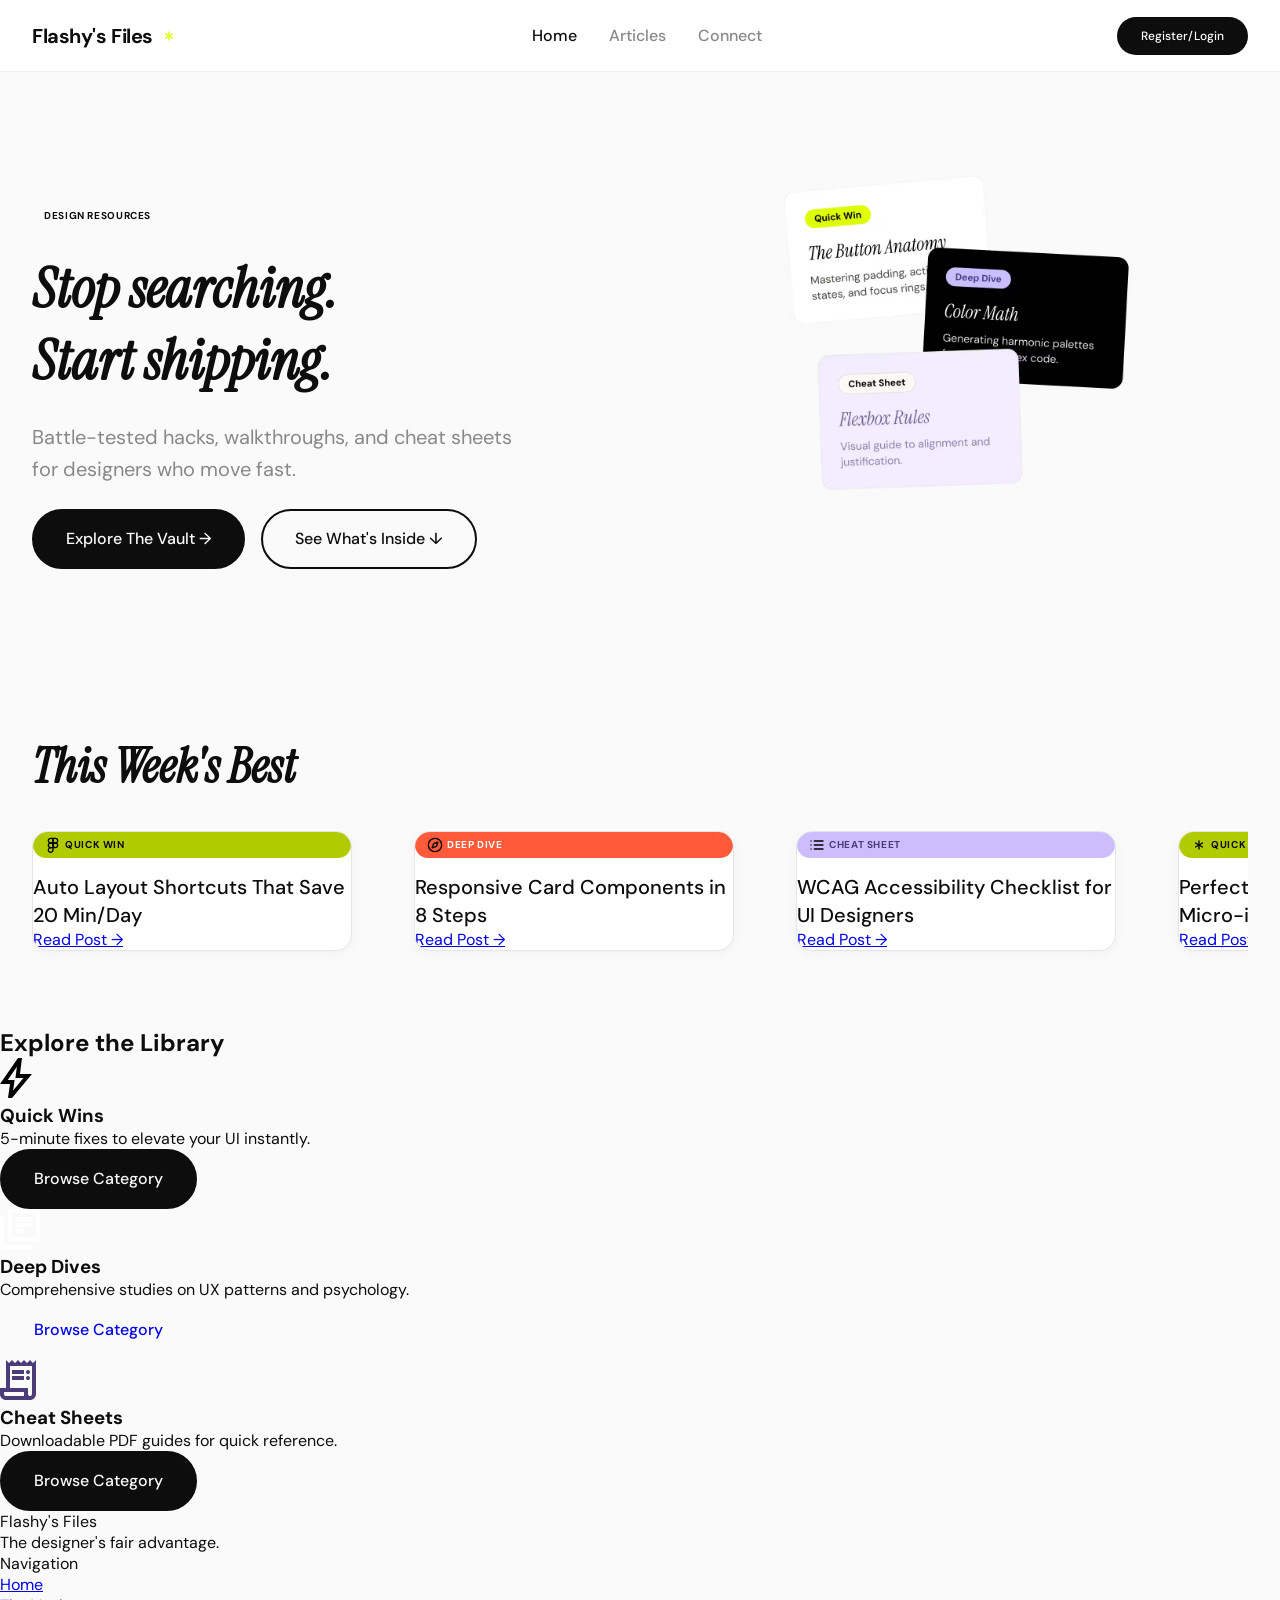
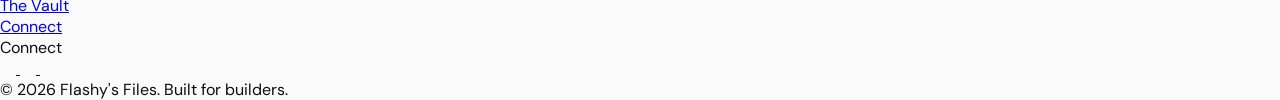
==== index.html @ b78309ed "Hero-image" ====
<!DOCTYPE html>
<html lang="en-GB">
<head>
    <meta charset="UTF-8">
    <meta name="viewport" content="width=device-width, initial-scale=1.0">
    <title>Flashy's Files</title>
    <link rel="stylesheet" href="assets/css/styles.min.css">
</head>  <body>
<header class="site-header">
<nav class="site-nav">
  <a href="/" class="nav-logo">
    Flashy's Files
    <svg
      width="16"
      height="16"
      viewBox="0 0 32 32"
      fill="none"
      xmlns="http://www.w3.org/2000/svg"
      aria-hidden="true"
    >
      <path
        d="M16 8V24"
        stroke="#DFFE00"
        stroke-width="2.66667"
        stroke-linecap="round"
        stroke-linejoin="round"
      />
      <path
        d="M22.9278 12L9.07178 20"
        stroke="#DFFE00"
        stroke-width="2.66667"
        stroke-linecap="round"
        stroke-linejoin="round"
      />
      <path
        d="M9.07178 12L22.9278 20"
        stroke="#DFFE00"
        stroke-width="2.66667"
        stroke-linecap="round"
        stroke-linejoin="round"
      />
    </svg>
  </a>
  <ul class="nav-links">
    <li><a href="/index.html" class="nav-link nav-link--active">Home</a></li>
    <li><a href="/articles.html" class="nav-link">Articles</a></li>
    <li><a href="/contact.html" class="nav-link">Connect</a></li>
  </ul>
  <a href="#" class="btn-nav">Register/Login</a>
</nav>
</header>

    <main>
      <!-- HERO -->
      <section class="hero">
        <div class="hero-content">
          <span class="tag">DESIGN RESOURCES</span>
          <h1>Stop searching.<br />Start shipping.</h1>
          <p>
            Battle-tested hacks, walkthroughs, and cheat sheets for designers
            who move fast.
          </p>
          <div class="hero-ctas">
            <a href="/sobre.html" class="btn btn-dark">Explore The Vault →</a>
            <a href="#this-weeks-best" class="btn btn-outline"
              >See What's Inside ↓</a
            >
          </div>
        </div>
        <div class="hero-visual">
          <picture class="hero-image"
            ><source
              srcset="../src/assets/img/CardsHero.avif"
              type="image/avif"
            />
            <img
              src="../src/assets/img/CardsHero.avif"
              alt="Illustration of a designer working on a laptop, surrounded by design elements and resources."
            />
          </picture>
        </div>
      </section>

      <!-- THIS WEEK'S BEST -->
      <section class="this-weeks-best" id="this-weeks-best">
        <h2>This Week's Best</h2>
        <div class="cards-row">
          <article class="card">
            <div class="tag tag-yellow">
              <svg
                width="16"
                height="16"
                viewBox="0 0 16 16"
                fill="none"
                xmlns="http://www.w3.org/2000/svg"
              >
                <path
                  d="M3.33334 3.66665C3.33334 3.04781 3.57917 2.45432 4.01675 2.01673C4.45434 1.57915 5.04783 1.33331 5.66667 1.33331H8V5.99998H5.66667C5.04783 5.99998 4.45434 5.75415 4.01675 5.31656C3.57917 4.87898 3.33334 4.28548 3.33334 3.66665Z"
                  stroke="black"
                  stroke-width="1.33333"
                  stroke-linecap="round"
                  stroke-linejoin="round"
                />
                <path
                  d="M8 1.33331H10.3333C10.6398 1.33331 10.9432 1.39367 11.2263 1.51093C11.5094 1.62819 11.7666 1.80006 11.9832 2.01673C12.1999 2.2334 12.3718 2.49063 12.4891 2.77372C12.6063 3.05681 12.6667 3.36023 12.6667 3.66665C12.6667 3.97306 12.6063 4.27648 12.4891 4.55957C12.3718 4.84267 12.1999 5.09989 11.9832 5.31656C11.7666 5.53323 11.5094 5.7051 11.2263 5.82237C10.9432 5.93963 10.6398 5.99998 10.3333 5.99998H8V1.33331Z"
                  stroke="black"
                  stroke-width="1.33333"
                  stroke-linecap="round"
                  stroke-linejoin="round"
                />
                <path
                  d="M8 8.33333C8 8.02692 8.06035 7.7235 8.17761 7.44041C8.29488 7.15731 8.46675 6.90009 8.68342 6.68342C8.90009 6.46675 9.15731 6.29488 9.44041 6.17761C9.7235 6.06035 10.0269 6 10.3333 6C10.6398 6 10.9432 6.06035 11.2263 6.17761C11.5094 6.29488 11.7666 6.46675 11.9832 6.68342C12.1999 6.90009 12.3718 7.15731 12.4891 7.44041C12.6063 7.7235 12.6667 8.02692 12.6667 8.33333C12.6667 8.63975 12.6063 8.94317 12.4891 9.22626C12.3718 9.50935 12.1999 9.76658 11.9832 9.98325C11.7666 10.1999 11.5094 10.3718 11.2263 10.4891C10.9432 10.6063 10.6398 10.6667 10.3333 10.6667C10.0269 10.6667 9.7235 10.6063 9.44041 10.4891C9.15731 10.3718 8.90009 10.1999 8.68342 9.98325C8.46675 9.76658 8.29488 9.50935 8.17761 9.22626C8.06035 8.94317 8 8.63975 8 8.33333Z"
                  stroke="black"
                  stroke-width="1.33333"
                  stroke-linecap="round"
                  stroke-linejoin="round"
                />
                <path
                  d="M3.33334 13C3.33334 12.3812 3.57917 11.7877 4.01675 11.3501C4.45434 10.9125 5.04783 10.6667 5.66667 10.6667H8V13C8 13.6189 7.75417 14.2124 7.31659 14.6499C6.879 15.0875 6.28551 15.3334 5.66667 15.3334C5.04783 15.3334 4.45434 15.0875 4.01675 14.6499C3.57917 14.2124 3.33334 13.6189 3.33334 13Z"
                  stroke="black"
                  stroke-width="1.33333"
                  stroke-linecap="round"
                  stroke-linejoin="round"
                />
                <path
                  d="M3.33334 8.33333C3.33334 7.71449 3.57917 7.121 4.01675 6.68342C4.45434 6.24583 5.04783 6 5.66667 6H8V10.6667H5.66667C5.04783 10.6667 4.45434 10.4208 4.01675 9.98325C3.57917 9.54566 3.33334 8.95217 3.33334 8.33333Z"
                  stroke="black"
                  stroke-width="1.33333"
                  stroke-linecap="round"
                  stroke-linejoin="round"
                />
              </svg>
              <span>QUICK WIN </span>
            </div>
            <h3>Auto Layout Shortcuts That Save 20 Min/Day</h3>
            <a href="/artigo.html">Read Post →</a>
          </article>
          <article class="card">
            <div class="tag tag-red">
              <svg
                width="16"
                height="16"
                viewBox="0 0 16 16"
                fill="none"
                xmlns="http://www.w3.org/2000/svg"
              >
                <path
                  d="M10.8267 5.17334L9.62401 8.78067C9.55855 8.97706 9.44827 9.15551 9.30189 9.30189C9.15551 9.44827 8.97706 9.55855 8.78067 9.62401L5.17334 10.8267L6.37601 7.21934C6.44146 7.02295 6.55175 6.8445 6.69812 6.69812C6.8445 6.55175 7.02295 6.44146 7.21934 6.37601L10.8267 5.17334Z"
                  stroke="black"
                  stroke-width="1.33333"
                  stroke-linecap="round"
                  stroke-linejoin="round"
                />
                <path
                  d="M8.00001 14.6666C11.6819 14.6666 14.6667 11.6819 14.6667 7.99998C14.6667 4.31808 11.6819 1.33331 8.00001 1.33331C4.31811 1.33331 1.33334 4.31808 1.33334 7.99998C1.33334 11.6819 4.31811 14.6666 8.00001 14.6666Z"
                  stroke="black"
                  stroke-width="1.33333"
                  stroke-linecap="round"
                  stroke-linejoin="round"
                />
              </svg>
              <span>DEEP DIVE</span>
            </div>
            <h3>Responsive Card Components in 8 Steps</h3>
            <a href="/artigo.html">Read Post →</a>
          </article>
          <article class="card">
            <div class="tag tag-purple">
              <svg
                width="16"
                height="16"
                viewBox="0 0 16 16"
                fill="none"
                xmlns="http://www.w3.org/2000/svg"
              >
                <path
                  d="M2 8H2.00667"
                  stroke="black"
                  stroke-width="1.33333"
                  stroke-linecap="round"
                  stroke-linejoin="round"
                />
                <path
                  d="M2 12H2.00667"
                  stroke="black"
                  stroke-width="1.33333"
                  stroke-linecap="round"
                  stroke-linejoin="round"
                />
                <path
                  d="M2 4H2.00667"
                  stroke="black"
                  stroke-width="1.33333"
                  stroke-linecap="round"
                  stroke-linejoin="round"
                />
                <path
                  d="M5.33331 8H14"
                  stroke="black"
                  stroke-width="1.33333"
                  stroke-linecap="round"
                  stroke-linejoin="round"
                />
                <path
                  d="M5.33331 12H14"
                  stroke="black"
                  stroke-width="1.33333"
                  stroke-linecap="round"
                  stroke-linejoin="round"
                />
                <path
                  d="M5.33331 4H14"
                  stroke="black"
                  stroke-width="1.33333"
                  stroke-linecap="round"
                  stroke-linejoin="round"
                />
              </svg>
              <span> Cheat Sheet </span>
            </div>
            <h3>WCAG Accessibility Checklist for UI Designers</h3>
            <a href="/artigo.html">Read Post →</a>
          </article>
          <article class="card">
            <div class="tag tag-yellow">
              <svg
                width="16"
                height="16"
                viewBox="0 0 16 16"
                fill="none"
                xmlns="http://www.w3.org/2000/svg"
              >
                <path
                  d="M8 4V12"
                  stroke="black"
                  stroke-width="1.33333"
                  stroke-linecap="round"
                  stroke-linejoin="round"
                />
                <path
                  d="M11.464 6L4.53601 10"
                  stroke="black"
                  stroke-width="1.33333"
                  stroke-linecap="round"
                  stroke-linejoin="round"
                />
                <path
                  d="M4.53601 6L11.464 10"
                  stroke="black"
                  stroke-width="1.33333"
                  stroke-linecap="round"
                  stroke-linejoin="round"
                />
              </svg>
              <span>Quick Win </span>
            </div>
            <h3>Perfecting Button States and Micro-interactions</h3>
            <a href="/artigo.html">Read Post →</a>
          </article>
        </div>
      </section>

      <!-- EXPLORE THE LIBRARY -->
      <section class="explore-library">
        <h2>Explore the Library</h2>
        <div class="category-grid">
          <div class="category-card category-yellow">
            <svg
              width="32"
              height="40"
              viewBox="0 0 32 40"
              fill="none"
              xmlns="http://www.w3.org/2000/svg"
            >
              <path
                d="M13.1 32.4L23.45 20H15.45L16.9 8.65L7.65 22H14.6L13.1 32.4ZM8 40L10 26H0L18 0H22L20 16H32L12 40H8Z"
                fill="black"
              />
            </svg>
            <h3>Quick Wins</h3>
            <p>5-minute fixes to elevate your UI instantly.</p>
            <a href="#" class="btn btn-dark">Browse Category</a>
          </div>
          <div class="category-card category-dark">
            <svg
              width="40"
              height="40"
              viewBox="0 0 40 40"
              fill="none"
              xmlns="http://www.w3.org/2000/svg"
            >
              <path
                d="M16 24H24V20H16V24ZM16 18H32V14H16V18ZM16 12H32V8H16V12ZM12 32C10.9 32 9.95833 31.6083 9.175 30.825C8.39167 30.0417 8 29.1 8 28V4C8 2.9 8.39167 1.95833 9.175 1.175C9.95833 0.391667 10.9 0 12 0H36C37.1 0 38.0417 0.391667 38.825 1.175C39.6083 1.95833 40 2.9 40 4V28C40 29.1 39.6083 30.0417 38.825 30.825C38.0417 31.6083 37.1 32 36 32H12ZM12 28H36V4H12V28ZM4 40C2.9 40 1.95833 39.6083 1.175 38.825C0.391667 38.0417 0 37.1 0 36V8H4V36H32V40H4ZM12 4V28V4Z"
                fill="white"
              />
            </svg>
            <h3>Deep Dives</h3>
            <p>Comprehensive studies on UX patterns and psychology.</p>
            <a href="#" class="btn btn-outline-light">Browse Category</a>
          </div>
          <div class="category-card category-purple">
            <svg
              width="36"
              height="40"
              viewBox="0 0 36 40"
              fill="none"
              xmlns="http://www.w3.org/2000/svg"
            >
              <path
                d="M6 40C4.33333 40 2.91667 39.4167 1.75 38.25C0.583333 37.0833 0 35.6667 0 34V28H6V0L9 3L12 0L15 3L18 0L21 3L24 0L27 3L30 0L33 3L36 0V34C36 35.6667 35.4167 37.0833 34.25 38.25C33.0833 39.4167 31.6667 40 30 40H6ZM30 36C30.5667 36 31.0417 35.8083 31.425 35.425C31.8083 35.0417 32 34.5667 32 34V6H10V28H28V34C28 34.5667 28.1917 35.0417 28.575 35.425C28.9583 35.8083 29.4333 36 30 36ZM12 14V10H24V14H12ZM12 20V16H24V20H12ZM28 14C27.4333 14 26.9583 13.8083 26.575 13.425C26.1917 13.0417 26 12.5667 26 12C26 11.4333 26.1917 10.9583 26.575 10.575C26.9583 10.1917 27.4333 10 28 10C28.5667 10 29.0417 10.1917 29.425 10.575C29.8083 10.9583 30 11.4333 30 12C30 12.5667 29.8083 13.0417 29.425 13.425C29.0417 13.8083 28.5667 14 28 14ZM28 20C27.4333 20 26.9583 19.8083 26.575 19.425C26.1917 19.0417 26 18.5667 26 18C26 17.4333 26.1917 16.9583 26.575 16.575C26.9583 16.1917 27.4333 16 28 16C28.5667 16 29.0417 16.1917 29.425 16.575C29.8083 16.9583 30 17.4333 30 18C30 18.5667 29.8083 19.0417 29.425 19.425C29.0417 19.8083 28.5667 20 28 20ZM6 36H24V32H4V34C4 34.5667 4.19167 35.0417 4.575 35.425C4.95833 35.8083 5.43333 36 6 36ZM4 36C4 36 4 35.8083 4 35.425C4 35.0417 4 34.5667 4 34V32V36Z"
                fill="#4B3D7A"
              />
            </svg>
            <h3>Cheat Sheets</h3>
            <p>Downloadable PDF guides for quick reference.</p>
            <a href="#" class="btn btn-dark">Browse Category</a>
          </div>
        </div>
      </section>
    </main>

<footer class="site-footer">
  <div class="footer-inner">
    <div class="footer-brand">
      <p class="footer-logo">Flashy's Files</p>
      <p class="footer-tagline">The designer's fair advantage.</p>
    </div>
    <div class="footer-nav">
      <p class="footer-heading">Navigation</p>
      <ul>
        <li><a href="/">Home</a></li>
        <li><a href="/about.html">The Vault</a></li>
        <li><a href="/contact.html">Connect</a></li>
      </ul>
    </div>
    <div class="footer-connect">
      <p class="footer-heading">Connect</p>
      <div class="social-icons">
        <a href="#">
          <svg
            width="16"
            height="16"
            viewBox="0 0 16 16"
            fill="none"
            xmlns="http://www.w3.org/2000/svg"
          >
            <g clip-path="url(#clip0_783_112)">
              <path
                d="M14.6667 2.66672C14.6667 2.66672 14.2 4.06672 13.3334 4.93339C14.4 11.6001 7.06671 16.4667 1.33337 12.6667C2.80004 12.7334 4.26671 12.2667 5.33337 11.3334C2.00004 10.3334 0.333374 6.40006 2.00004 3.33339C3.46671 5.06672 5.73337 6.06672 8.00004 6.00006C7.40004 3.20006 10.6667 1.60006 12.6667 3.46672C13.4 3.46672 14.6667 2.66672 14.6667 2.66672Z"
                stroke="#FAFAFA"
                stroke-width="1.33333"
                stroke-linecap="round"
                stroke-linejoin="round"
              />
            </g>
            <defs>
              <clipPath id="clip0_783_112">
                <rect width="16" height="16" fill="white" />
              </clipPath>
            </defs>
          </svg>
        </a>
        <a href="#">
          <svg
            width="16"
            height="16"
            viewBox="0 0 16 16"
            fill="none"
            xmlns="http://www.w3.org/2000/svg"
          >
            <g clip-path="url(#clip0_783_115)">
              <path
                d="M11.3334 1.33337H4.66671C2.82576 1.33337 1.33337 2.82576 1.33337 4.66671V11.3334C1.33337 13.1743 2.82576 14.6667 4.66671 14.6667H11.3334C13.1743 14.6667 14.6667 13.1743 14.6667 11.3334V4.66671C14.6667 2.82576 13.1743 1.33337 11.3334 1.33337Z"
                stroke="#FAFAFA"
                stroke-width="1.33333"
                stroke-linecap="round"
                stroke-linejoin="round"
              />
              <path
                d="M10.6667 7.57996C10.7489 8.13479 10.6542 8.70143 10.3958 9.1993C10.1375 9.69717 9.72877 10.1009 9.22776 10.3531C8.72675 10.6052 8.15897 10.693 7.6052 10.6039C7.05143 10.5148 6.53985 10.2533 6.14323 9.85673C5.74662 9.46012 5.48516 8.94854 5.39605 8.39477C5.30694 7.84099 5.39472 7.27322 5.64689 6.77221C5.89907 6.27119 6.3028 5.86245 6.80066 5.60412C7.29853 5.34579 7.86518 5.25102 8.42001 5.33329C8.98596 5.41721 9.50991 5.68093 9.91447 6.08549C10.319 6.49006 10.5828 7.01401 10.6667 7.57996Z"
                stroke="#FAFAFA"
                stroke-width="1.33333"
                stroke-linecap="round"
                stroke-linejoin="round"
              />
              <path
                d="M11.6666 4.33337H11.6733"
                stroke="#FAFAFA"
                stroke-width="1.33333"
                stroke-linecap="round"
                stroke-linejoin="round"
              />
            </g>
            <defs>
              <clipPath id="clip0_783_115">
                <rect width="16" height="16" fill="white" />
              </clipPath>
            </defs>
          </svg>
        </a>
        <a href="#">
          <svg
            width="16"
            height="16"
            viewBox="0 0 16 16"
            fill="none"
            xmlns="http://www.w3.org/2000/svg"
          >
            <g clip-path="url(#clip0_783_120)">
              <path
                d="M8.00004 14.6667C11.6819 14.6667 14.6667 11.6819 14.6667 8.00004C14.6667 4.31814 11.6819 1.33337 8.00004 1.33337C4.31814 1.33337 1.33337 4.31814 1.33337 8.00004C1.33337 11.6819 4.31814 14.6667 8.00004 14.6667Z"
                stroke="#FAFAFA"
                stroke-width="1.33333"
                stroke-linecap="round"
                stroke-linejoin="round"
              />
              <path
                d="M12.7533 3.39331C10.1467 6.09331 6.66667 6.95998 1.5 7.29331"
                stroke="#FAFAFA"
                stroke-width="1.33333"
                stroke-linecap="round"
                stroke-linejoin="round"
              />
              <path
                d="M14.5 8.55994C10.0866 7.61994 6.40662 9.22661 3.57996 12.7733"
                stroke="#FAFAFA"
                stroke-width="1.33333"
                stroke-linecap="round"
                stroke-linejoin="round"
              />
              <path
                d="M5.70667 1.83337C8.62 5.83337 9.70666 8.11337 11.04 13.6467"
                stroke="#FAFAFA"
                stroke-width="1.33333"
                stroke-linecap="round"
                stroke-linejoin="round"
              />
            </g>
            <defs>
              <clipPath id="clip0_783_120">
                <rect width="16" height="16" fill="white" />
              </clipPath>
            </defs>
          </svg>
        </a>
      </div>
    </div>
  </div>
  <p class="footer-copy">© 2026 Flashy's Files. Built for builders.</p>
</footer>
<script src="assets/js/app.min.js"></script>
  </body>
</html>
---- assets/css/styles.min.css ----
@import url("https://fonts.googleapis.com/css2?family=DM+Sans:ital,opsz,wght@0,9..40,100..1000;1,9..40,100..1000&family=Instrument+Serif:ital@0;1&display=swap");:root{--icon-width-sm:1rem;--icon-width-md:2rem;--icon-width-lg:4rem;--icon-width-xl:8rem;--icon-height-sm:1rem;--icon-height-md:2rem;--icon-height-lg:4rem;--icon-height-xl:8rem;--grid-gutter:1rem;--grid-margin-100:1rem;--grid-margin-200:2rem;--grid-margin-300:4rem;--grid-columns-mobile:4;--grid-columns-tablet:8;--grid-columns-desktop:12;--radius-sm:4px;--radius-md:8px;--radius-lg:16px;--radius-xl:24px;--radius-pill:9999px;--spacing-0:0;--spacing-2:0.125rem;--spacing-4:0.25rem;--spacing-8:0.5rem;--spacing-12:0.75rem;--spacing-16:1rem;--spacing-20:1.25rem;--spacing-24:1.5rem;--spacing-32:2rem;--spacing-40:2.5rem;--spacing-48:3rem;--spacing-64:4rem;--spacing-80:5rem;--spacing-128:8rem;--font-serif:"Instrument Serif",serif;--font-sans:"DM Sans",sans-serif;--font-weight-light:300;--font-weight-regular:400;--font-weight-semibold:600;--font-weight-bold:700;--font-size-100:0.75rem;--font-size-200:1rem;--font-size-300:1.25rem;--font-size-400:1.5rem;--font-size-500:2.5rem;--font-size-550:3.5rem;--font-size-600:4rem;--font-size-650:5rem;--font-size-700:6rem;--line-height-100:0.75rem;--line-height-200:1rem;--line-height-300:1.25rem;--line-height-400:1.5rem;--line-height-500:1.75rem;--line-height-600:2rem;--line-height-700:3rem;--line-height-800:4.5rem;--letter-spacing-100:0.0625em;--letter-spacing-200:0.125em;--letter-spacing-300:0.1875em;--letter-spacing-400:0.25em;--letter-spacing-500:0.3125em;--color-violet-0:#fcfcfd;--color-violet-100:#f5f2ff;--color-violet-200:#ebe5ff;--color-violet-300:#e1d7ff;--color-violet-400:#d7caff;--color-violet-500:#cdbdff;--color-violet-600:#a497cc;--color-violet-700:#7b7199;--color-violet-800:#524c66;--color-violet-900:#292633;--color-violet-1000:#211e29;--color-orange-100:#ffded8;--color-orange-200:#ffbdb0;--color-orange-300:#ff9d89;--color-orange-400:#ff7c61;--color-orange-500:#ff5b3a;--color-orange-600:#cc492e;--color-orange-700:#993723;--color-orange-800:#662417;--color-orange-900:#33120c;--color-lime-100:#f9ffcc;--color-lime-200:#f2ff99;--color-lime-300:#ecfe66;--color-lime-400:#e5fe33;--color-lime-500:#dffe00;--color-lime-600:#b2cb00;--color-lime-700:#869800;--color-lime-800:#596600;--color-lime-900:#2d3300}@media (prefers-color-scheme:light){:root{--color-violet-0:#211e29;--color-violet-100:#292633;--color-violet-200:#524c66;--color-violet-300:#7b7199;--color-violet-400:#a497cc;--color-violet-500:#cdbdff;--color-violet-600:#d7caff;--color-violet-700:#e1d7ff;--color-violet-800:#ebe5ff;--color-violet-900:#f5f2ff;--color-violet-1000:#fcfcfd;--color-orange-100:#33120c;--color-orange-200:#662417;--color-orange-300:#993723;--color-orange-400:#cc492e;--color-orange-500:#ff5b3a;--color-orange-600:#ff7c61;--color-orange-700:#ff7c61;--color-orange-800:#ffbdb0;--color-orange-900:#ffded8;--color-lime-100:#2d3300;--color-lime-200:#596600;--color-lime-300:#869800;--color-lime-400:#b2cb00;--color-lime-500:#b2cb00;--color-lime-600:#e5fe33;--color-lime-700:#ecfe66;--color-lime-800:#f2ff99;--color-lime-900:#f9ffcc}}[data-theme=dark]{--color-violet-0:#211e29;--color-violet-100:#292633;--color-violet-200:#524c66;--color-violet-300:#7b7199;--color-violet-400:#a497cc;--color-violet-500:#cdbdff;--color-violet-600:#d7caff;--color-violet-700:#e1d7ff;--color-violet-800:#ebe5ff;--color-violet-900:#f5f2ff;--color-violet-1000:#fcfcfd;--color-orange-100:#33120c;--color-orange-200:#662417;--color-orange-300:#993723;--color-orange-400:#cc492e;--color-orange-500:#ff5b3a;--color-orange-600:#ff7c61;--color-orange-700:#ff7c61;--color-orange-800:#ffbdb0;--color-orange-900:#ffded8;--color-lime-100:#2d3300;--color-lime-200:#596600;--color-lime-300:#869800;--color-lime-400:#b2cb00;--color-lime-500:#b2cb00;--color-lime-600:#e5fe33;--color-lime-700:#ecfe66;--color-lime-800:#f2ff99;--color-lime-900:#f9ffcc}[data-theme=light]{--color-violet-0:#fcfcfd;--color-violet-100:#f5f2ff;--color-violet-200:#ebe5ff;--color-violet-300:#e1d7ff;--color-violet-400:#d7caff;--color-violet-500:#cdbdff;--color-violet-600:#a497cc;--color-violet-700:#7b7199;--color-violet-800:#524c66;--color-violet-900:#292633;--color-violet-1000:#211e29;--color-orange-100:#ffded8;--color-orange-200:#ffbdb0;--color-orange-300:#ff9d89;--color-orange-400:#ff7c61;--color-orange-500:#ff5b3a;--color-orange-600:#cc492e;--color-orange-700:#993723;--color-orange-800:#662417;--color-orange-900:#33120c;--color-lime-100:#f9ffcc;--color-lime-200:#f2ff99;--color-lime-300:#ecfe66;--color-lime-400:#e5fe33;--color-lime-500:#dffe00;--color-lime-600:#b2cb00;--color-lime-700:#869800;--color-lime-800:#596600;--color-lime-900:#2d3300}*{margin:0;padding:0;-webkit-box-sizing:border-box;box-sizing:border-box}.site-header{background-color:#fff;border-bottom:1px solid #f0f0f0;position:sticky;top:0;z-index:100}.site-nav{display:-webkit-box;display:-ms-flexbox;display:flex;-webkit-box-align:center;-ms-flex-align:center;align-items:center;-webkit-box-pack:justify;-ms-flex-pack:justify;justify-content:space-between;height:71px;padding:0 var(--spacing-32);max-width:1280px;margin:0 auto}.nav-logo{display:-webkit-box;display:-ms-flexbox;display:flex;-webkit-box-align:center;-ms-flex-align:center;align-items:center;gap:var(--spacing-8);font-family:"DM Sans",sans-serif;font-weight:700;font-size:var(--font-size-300);letter-spacing:-0.45px;color:#0d0d0d;text-decoration:none;white-space:nowrap}.nav-links{display:-webkit-box;display:-ms-flexbox;display:flex;-webkit-box-align:center;-ms-flex-align:center;align-items:center;gap:var(--spacing-32);list-style:none;margin:0;padding:0}.nav-link{font-family:"DM Sans",sans-serif;font-weight:500;font-size:var(--font-size-200);color:#888;text-decoration:none;-webkit-transition:color 0.15s ease;transition:color 0.15s ease}.nav-link:hover{color:#0d0d0d}.nav-link--active{color:#0d0d0d}.btn-nav{display:-webkit-inline-box;display:-ms-inline-flexbox;display:inline-flex;-webkit-box-align:center;-ms-flex-align:center;align-items:center;padding:10px 24px;height:38px;background-color:#0d0d0d;color:#fff;font-family:"DM Sans",sans-serif;font-weight:500;font-size:var(--font-size-100);border-radius:var(--radius-pill);text-decoration:none;white-space:nowrap;-webkit-transition:opacity 0.15s ease;transition:opacity 0.15s ease}.btn-nav:hover{opacity:0.85}body{font-family:var(--font-sans);background-color:#fafafa;color:#0d0d0d}.hero-image img{width:400px;height:auto}.tag{display:-webkit-inline-box;display:-ms-inline-flexbox;display:inline-flex;-webkit-box-align:center;-ms-flex-align:center;align-items:center;gap:var(--spacing-4);padding:5px var(--spacing-12);border-radius:var(--radius-pill);font-family:var(--font-sans);font-weight:var(--font-weight-bold);font-size:0.625rem;line-height:var(--line-height-200);letter-spacing:var(--letter-spacing-100);text-transform:uppercase;white-space:nowrap}.tag-yellow{background-color:var(--color-lime-500);color:#0d0d0d}.tag-red{background-color:var(--color-orange-500);color:#fff}.tag-purple{background-color:var(--color-violet-500);color:#4b3d7a}.btn{display:-webkit-inline-box;display:-ms-inline-flexbox;display:inline-flex;-webkit-box-align:center;-ms-flex-align:center;align-items:center;-webkit-box-pack:center;-ms-flex-pack:center;justify-content:center;padding:var(--spacing-16) var(--spacing-32);border-radius:var(--radius-pill);font-family:var(--font-sans);font-weight:500;font-size:var(--font-size-200);line-height:var(--line-height-400);text-decoration:none;white-space:nowrap;cursor:pointer;border:2px solid transparent;-webkit-transition:opacity 0.15s ease;transition:opacity 0.15s ease}.btn:hover{opacity:0.85}.btn-dark{background-color:#0d0d0d;color:#fafafa;border-color:#0d0d0d}.btn-outline{background-color:transparent;color:#0d0d0d;border-color:#0d0d0d}.btn-light{background-color:#fafafa;color:#0d0d0d;border-color:#fafafa}.hero{display:-webkit-box;display:-ms-flexbox;display:flex;-webkit-box-align:center;-ms-flex-align:center;align-items:center;padding:var(--spacing-80) var(--spacing-32);gap:var(--spacing-32);overflow:hidden}.hero-content{display:-webkit-box;display:-ms-flexbox;display:flex;-webkit-box-orient:vertical;-webkit-box-direction:normal;-ms-flex-direction:column;flex-direction:column;-webkit-box-align:start;-ms-flex-align:start;align-items:flex-start;gap:var(--spacing-24);-webkit-box-flex:0;-ms-flex:0 0 57%;flex:0 0 57%;max-width:883px}.hero-content h1{font-family:var(--font-serif);font-style:italic;font-size:var(--font-size-550);line-height:var(--line-height-800);color:#0d0d0d;margin:0}.hero-content p{font-family:var(--font-sans);font-size:var(--font-size-300);font-weight:var(--font-weight-regular);line-height:var(--line-height-600);color:#888;max-width:500px;margin:0}.hero-ctas{display:-webkit-box;display:-ms-flexbox;display:flex;-webkit-box-align:center;-ms-flex-align:center;align-items:center;gap:var(--spacing-16)}.hero-visual{-webkit-box-flex:1;-ms-flex:1;flex:1;position:relative;height:467px;min-width:0}.floating-cards{position:relative;width:100%;height:100%}.float-card{position:absolute;width:256px;border-radius:14px;padding:var(--spacing-24);display:-webkit-box;display:-ms-flexbox;display:flex;-webkit-box-orient:vertical;-webkit-box-direction:normal;-ms-flex-direction:column;flex-direction:column;gap:var(--spacing-8)}.float-card--white{background-color:#fff;border:1px solid rgba(198,201,171,0.2);top:29px;left:33px;-webkit-transform:rotate(-5deg);transform:rotate(-5deg)}.float-card--dark{background-color:#0d0d0d;top:121px;right:36px;-webkit-transform:rotate(3deg);transform:rotate(3deg)}.float-card--purple{background-color:#f4ecff;border:1px solid rgba(198,201,171,0.2);bottom:36px;left:77px;-webkit-transform:rotate(-2deg);transform:rotate(-2deg)}.float-card .card-tag{display:-webkit-inline-box;display:-ms-inline-flexbox;display:inline-flex;-webkit-box-align:center;-ms-flex-align:center;align-items:center;padding:var(--spacing-4) var(--spacing-12);border-radius:var(--radius-pill);font-family:var(--font-sans);font-size:var(--font-size-100);font-weight:var(--font-weight-regular);line-height:var(--line-height-200);width:-webkit-fit-content;width:-moz-fit-content;width:fit-content}.float-card .card-tag--lime{background-color:var(--color-lime-500);color:#0d0d0d}.float-card .card-tag--purple{background-color:var(--color-violet-500);color:#4b3d7a}.float-card .card-tag--light{background-color:#fcf9f8;border:1px solid rgba(198,201,171,0.5);color:#0d0d0d}.float-card h3{font-family:var(--font-serif);font-style:italic;font-size:var(--font-size-400);line-height:var(--line-height-600);margin:var(--spacing-8) 0 0}.float-card--white h3{color:#0d0d0d}.float-card--dark h3{color:#fff}.float-card--purple h3{color:#7263a3}.float-card p{font-family:var(--font-sans);font-size:var(--font-size-100);line-height:1.428;margin:0}.float-card--white p{color:#454932}.float-card--dark p{color:#e5e2e1}.float-card--purple p{color:rgba(114,99,163,0.8)}.this-weeks-best{display:-webkit-box;display:-ms-flexbox;display:flex;-webkit-box-orient:vertical;-webkit-box-direction:normal;-ms-flex-direction:column;flex-direction:column;gap:var(--spacing-40);padding:44px var(--spacing-32);background-color:#fafafa}.this-weeks-best h2{font-family:var(--font-serif);font-style:italic;font-size:3rem;line-height:var(--line-height-700);color:#0d0d0d}.cards-row{display:-webkit-box;display:-ms-flexbox;display:flex;gap:62px;overflow-x:auto;padding-bottom:var(--spacing-32)}.card{-webkit-box-flex:0;-ms-flex:0 0 320px;flex:0 0 320px;background-color:#fff;border:1px solid #e5e5e5;border-radius:var(--radius-lg);-webkit-box-shadow:0 2px 12px rgba(0,0,0,0.04);box-shadow:0 2px 12px rgba(0,0,0,0.04);overflow:hidden;display:-webkit-box;display:-ms-flexbox;display:flex;-webkit-box-orient:vertical;-webkit-box-direction:normal;-ms-flex-direction:column;flex-direction:column}.card-stripe{height:8px;width:100%;-ms-flex-negative:0;flex-shrink:0}.card-stripe--lime{background-color:var(--color-lime-500)}.card-stripe--red{background-color:var(--color-orange-500)}.card-stripe--purple{background-color:#c9b8ff}.card-body{padding:var(--spacing-24);display:-webkit-box;display:-ms-flexbox;display:flex;-webkit-box-orient:vertical;-webkit-box-direction:normal;-ms-flex-direction:column;flex-direction:column;gap:var(--spacing-8);-webkit-box-flex:1;-ms-flex:1;flex:1}.card-category{display:-webkit-box;display:-ms-flexbox;display:flex;-webkit-box-align:center;-ms-flex-align:center;align-items:center;gap:var(--spacing-8)}.card-icon{display:-webkit-inline-box;display:-ms-inline-flexbox;display:inline-flex;-webkit-box-align:center;-ms-flex-align:center;align-items:center;-webkit-box-pack:center;-ms-flex-pack:center;justify-content:center;width:24px;height:24px;border-radius:var(--radius-pill);-ms-flex-negative:0;flex-shrink:0}.card-icon--lime{background-color:var(--color-lime-500)}.card-icon--red{background-color:var(--color-orange-500)}.card-icon--purple{background-color:#c9b8ff}.card-icon svg{width:16px;height:16px}.card-label{font-family:var(--font-sans);font-weight:var(--font-weight-bold);font-size:0.625rem;letter-spacing:var(--letter-spacing-100);text-transform:uppercase;color:#888}.card h3{font-family:var(--font-sans);font-weight:500;font-size:var(--font-size-300);line-height:1.375;color:#0d0d0d;margin:var(--spacing-16) 0 0}.card-link{display:-webkit-inline-box;display:-ms-inline-flexbox;display:inline-flex;-webkit-box-align:center;-ms-flex-align:center;align-items:center;gap:var(--spacing-4);font-family:var(--font-sans);font-weight:500;font-size:var(--font-size-100);line-height:var(--line-height-300);color:#0d0d0d;text-decoration:none;margin-top:auto;padding-top:var(--spacing-24)}.card-link:hover{opacity:0.7}
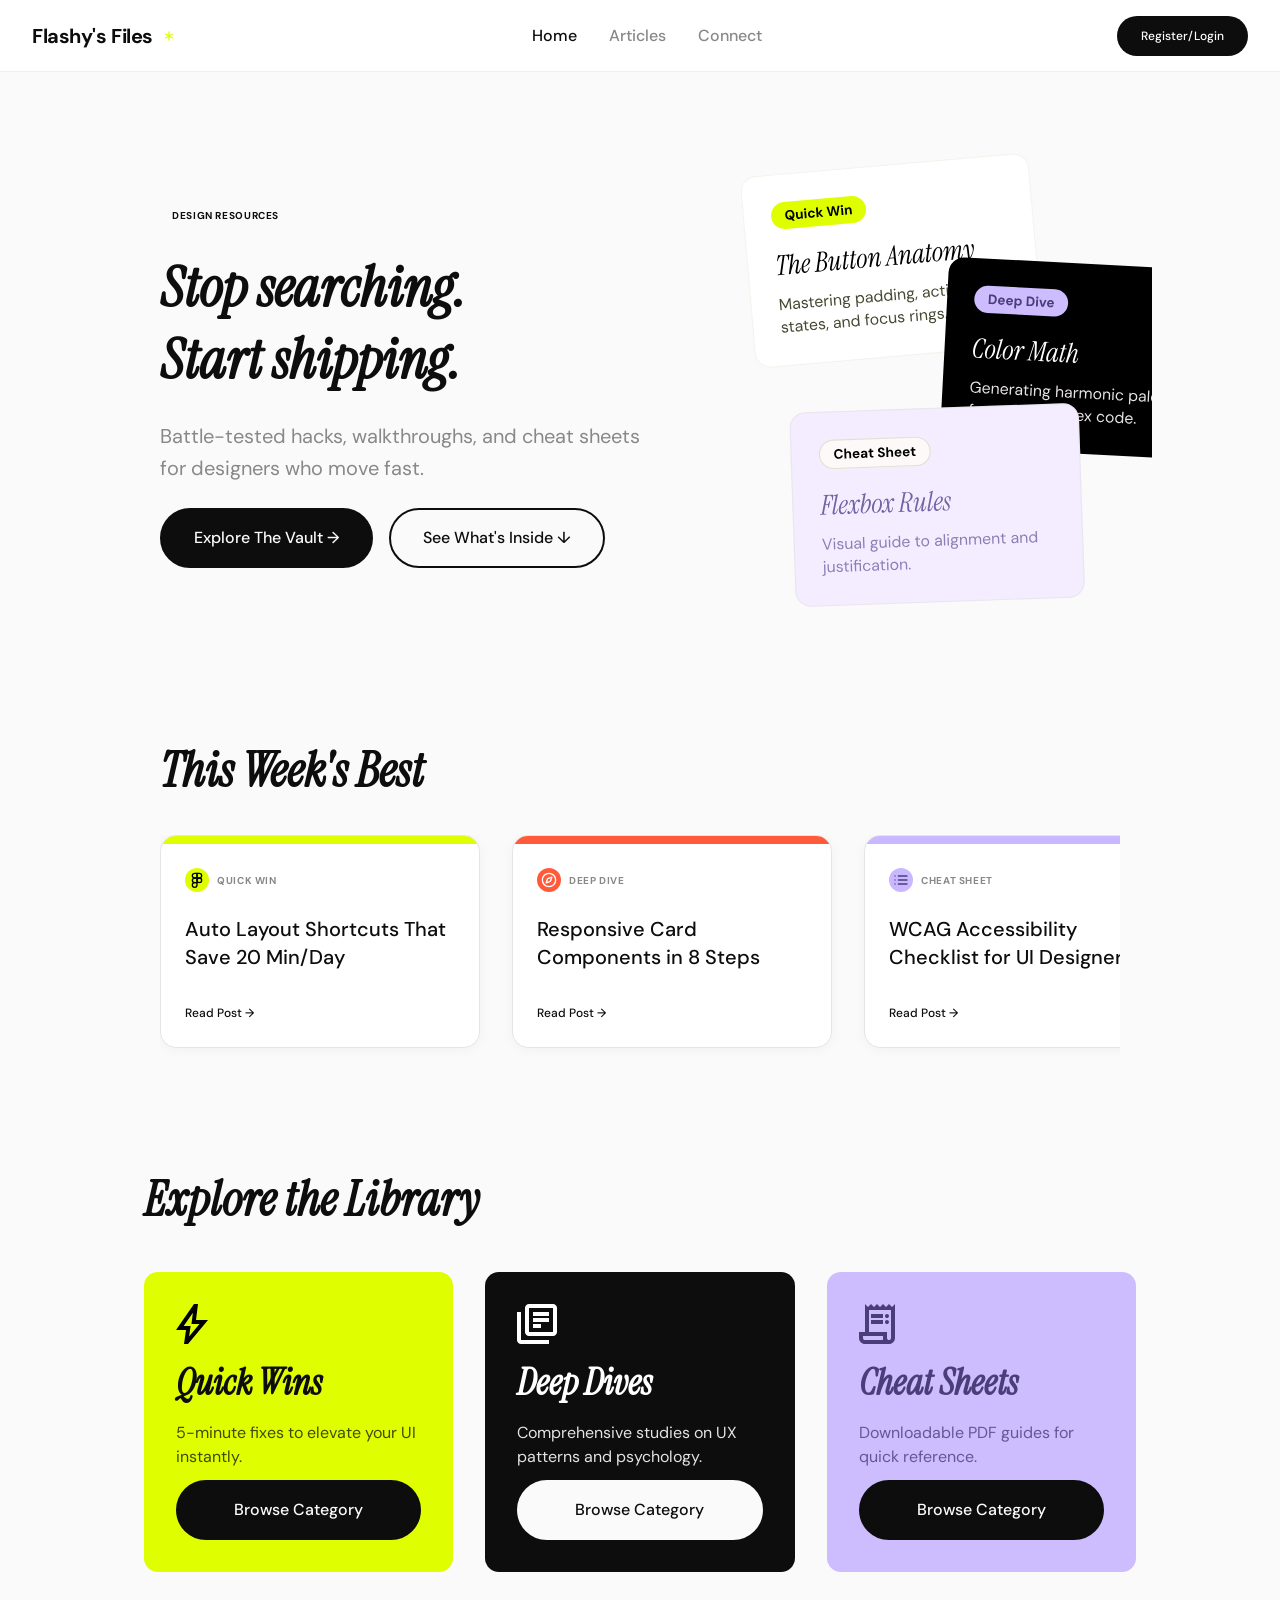
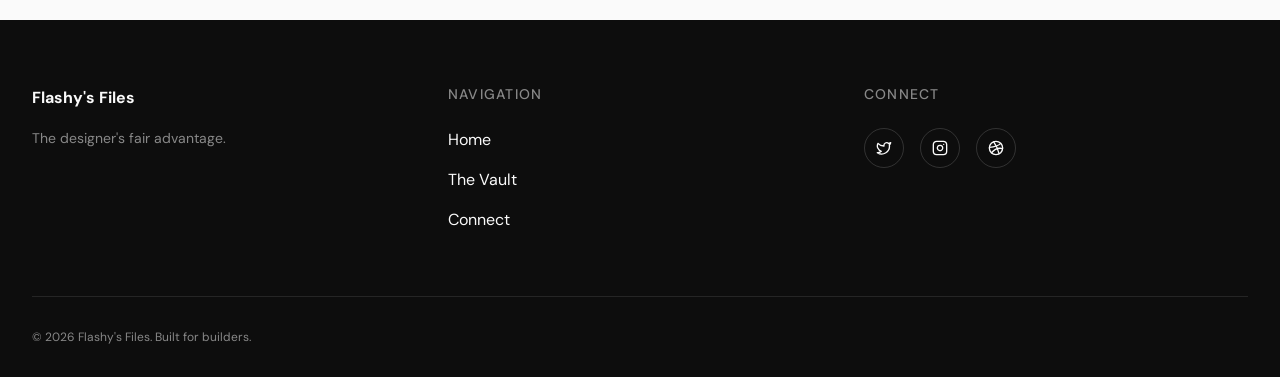
==== commit 3378d52f: "Main page css finished" ====
--- a/index.html
+++ b/index.html
@@ -61,7 +61,7 @@
             who move fast.
           </p>
           <div class="hero-ctas">
-            <a href="/sobre.html" class="btn btn-dark">Explore The Vault →</a>
+            <a href="/sobre.html" class="btn btn-dark secondary">Explore The Vault →</a>
             <a href="#this-weeks-best" class="btn btn-outline"
               >See What's Inside ↓</a
             >
@@ -70,11 +70,11 @@
         <div class="hero-visual">
           <picture class="hero-image"
             ><source
-              srcset="../src/assets/img/CardsHero.avif"
+              srcset="../assets/img/floatingCards-hero.svg"
               type="image/avif"
             />
             <img
-              src="../src/assets/img/CardsHero.avif"
+              src="../src/assets/img/floatingCards-hero.svg"
               alt="Illustration of a designer working on a laptop, surrounded by design elements and resources."
             />
           </picture>
@@ -85,177 +85,204 @@
       <section class="this-weeks-best" id="this-weeks-best">
         <h2>This Week's Best</h2>
         <div class="cards-row">
+          <!-- Card 1 — Quick Win -->
           <article class="card">
-            <div class="tag tag-yellow">
-              <svg
-                width="16"
-                height="16"
-                viewBox="0 0 16 16"
-                fill="none"
-                xmlns="http://www.w3.org/2000/svg"
-              >
-                <path
-                  d="M3.33334 3.66665C3.33334 3.04781 3.57917 2.45432 4.01675 2.01673C4.45434 1.57915 5.04783 1.33331 5.66667 1.33331H8V5.99998H5.66667C5.04783 5.99998 4.45434 5.75415 4.01675 5.31656C3.57917 4.87898 3.33334 4.28548 3.33334 3.66665Z"
-                  stroke="black"
-                  stroke-width="1.33333"
-                  stroke-linecap="round"
-                  stroke-linejoin="round"
-                />
-                <path
-                  d="M8 1.33331H10.3333C10.6398 1.33331 10.9432 1.39367 11.2263 1.51093C11.5094 1.62819 11.7666 1.80006 11.9832 2.01673C12.1999 2.2334 12.3718 2.49063 12.4891 2.77372C12.6063 3.05681 12.6667 3.36023 12.6667 3.66665C12.6667 3.97306 12.6063 4.27648 12.4891 4.55957C12.3718 4.84267 12.1999 5.09989 11.9832 5.31656C11.7666 5.53323 11.5094 5.7051 11.2263 5.82237C10.9432 5.93963 10.6398 5.99998 10.3333 5.99998H8V1.33331Z"
-                  stroke="black"
-                  stroke-width="1.33333"
-                  stroke-linecap="round"
-                  stroke-linejoin="round"
-                />
-                <path
-                  d="M8 8.33333C8 8.02692 8.06035 7.7235 8.17761 7.44041C8.29488 7.15731 8.46675 6.90009 8.68342 6.68342C8.90009 6.46675 9.15731 6.29488 9.44041 6.17761C9.7235 6.06035 10.0269 6 10.3333 6C10.6398 6 10.9432 6.06035 11.2263 6.17761C11.5094 6.29488 11.7666 6.46675 11.9832 6.68342C12.1999 6.90009 12.3718 7.15731 12.4891 7.44041C12.6063 7.7235 12.6667 8.02692 12.6667 8.33333C12.6667 8.63975 12.6063 8.94317 12.4891 9.22626C12.3718 9.50935 12.1999 9.76658 11.9832 9.98325C11.7666 10.1999 11.5094 10.3718 11.2263 10.4891C10.9432 10.6063 10.6398 10.6667 10.3333 10.6667C10.0269 10.6667 9.7235 10.6063 9.44041 10.4891C9.15731 10.3718 8.90009 10.1999 8.68342 9.98325C8.46675 9.76658 8.29488 9.50935 8.17761 9.22626C8.06035 8.94317 8 8.63975 8 8.33333Z"
-                  stroke="black"
-                  stroke-width="1.33333"
-                  stroke-linecap="round"
-                  stroke-linejoin="round"
-                />
-                <path
-                  d="M3.33334 13C3.33334 12.3812 3.57917 11.7877 4.01675 11.3501C4.45434 10.9125 5.04783 10.6667 5.66667 10.6667H8V13C8 13.6189 7.75417 14.2124 7.31659 14.6499C6.879 15.0875 6.28551 15.3334 5.66667 15.3334C5.04783 15.3334 4.45434 15.0875 4.01675 14.6499C3.57917 14.2124 3.33334 13.6189 3.33334 13Z"
-                  stroke="black"
-                  stroke-width="1.33333"
-                  stroke-linecap="round"
-                  stroke-linejoin="round"
-                />
-                <path
-                  d="M3.33334 8.33333C3.33334 7.71449 3.57917 7.121 4.01675 6.68342C4.45434 6.24583 5.04783 6 5.66667 6H8V10.6667H5.66667C5.04783 10.6667 4.45434 10.4208 4.01675 9.98325C3.57917 9.54566 3.33334 8.95217 3.33334 8.33333Z"
-                  stroke="black"
-                  stroke-width="1.33333"
-                  stroke-linecap="round"
-                  stroke-linejoin="round"
-                />
-              </svg>
-              <span>QUICK WIN </span>
+            <div class="card-stripe card-stripe--lime"></div>
+            <div class="card-body">
+              <div class="card-category">
+                <span class="card-icon card-icon--lime">
+                  <svg
+                    width="16"
+                    height="16"
+                    viewBox="0 0 16 16"
+                    fill="none"
+                    xmlns="http://www.w3.org/2000/svg"
+                  >
+                    <path
+                      d="M3.33334 3.66665C3.33334 3.04781 3.57917 2.45432 4.01675 2.01673C4.45434 1.57915 5.04783 1.33331 5.66667 1.33331H8V5.99998H5.66667C5.04783 5.99998 4.45434 5.75415 4.01675 5.31656C3.57917 4.87898 3.33334 4.28548 3.33334 3.66665Z"
+                      stroke="black"
+                      stroke-width="1.33333"
+                      stroke-linecap="round"
+                      stroke-linejoin="round"
+                    />
+                    <path
+                      d="M8 1.33331H10.3333C10.9637 1.33331 11.569 1.58331 12.0168 2.01673C12.4646 2.45015 12.6667 3.04781 12.6667 3.66665C12.6667 4.28548 12.4646 4.87898 12.0168 5.31656C11.569 5.75415 10.9637 5.99998 10.3333 5.99998H8V1.33331Z"
+                      stroke="black"
+                      stroke-width="1.33333"
+                      stroke-linecap="round"
+                      stroke-linejoin="round"
+                    />
+                    <path
+                      d="M8 8.33333C8 7.04781 9.04781 6 10.3333 6C11.6189 6 12.6667 7.04781 12.6667 8.33333C12.6667 9.61886 11.6189 10.6667 10.3333 10.6667C9.04781 10.6667 8 9.61886 8 8.33333Z"
+                      stroke="black"
+                      stroke-width="1.33333"
+                      stroke-linecap="round"
+                      stroke-linejoin="round"
+                    />
+                    <path
+                      d="M3.33334 13C3.33334 11.7145 4.38115 10.6667 5.66667 10.6667H8V13C8 14.2855 6.95219 15.3334 5.66667 15.3334C4.38115 15.3334 3.33334 14.2855 3.33334 13Z"
+                      stroke="black"
+                      stroke-width="1.33333"
+                      stroke-linecap="round"
+                      stroke-linejoin="round"
+                    />
+                    <path
+                      d="M3.33334 8.33333C3.33334 7.04781 4.38115 6 5.66667 6H8V10.6667H5.66667C4.38115 10.6667 3.33334 9.61886 3.33334 8.33333Z"
+                      stroke="black"
+                      stroke-width="1.33333"
+                      stroke-linecap="round"
+                      stroke-linejoin="round"
+                    />
+                  </svg>
+                </span>
+                <span class="card-label">Quick Win</span>
+              </div>
+              <h3>Auto Layout Shortcuts That Save 20 Min/Day</h3>
+              <a href="/article.html" class="card-link">Read Post →</a>
             </div>
-            <h3>Auto Layout Shortcuts That Save 20 Min/Day</h3>
-            <a href="/artigo.html">Read Post →</a>
           </article>
+
+          <!-- Card 2 — Deep Dive -->
           <article class="card">
-            <div class="tag tag-red">
-              <svg
-                width="16"
-                height="16"
-                viewBox="0 0 16 16"
-                fill="none"
-                xmlns="http://www.w3.org/2000/svg"
-              >
-                <path
-                  d="M10.8267 5.17334L9.62401 8.78067C9.55855 8.97706 9.44827 9.15551 9.30189 9.30189C9.15551 9.44827 8.97706 9.55855 8.78067 9.62401L5.17334 10.8267L6.37601 7.21934C6.44146 7.02295 6.55175 6.8445 6.69812 6.69812C6.8445 6.55175 7.02295 6.44146 7.21934 6.37601L10.8267 5.17334Z"
-                  stroke="black"
-                  stroke-width="1.33333"
-                  stroke-linecap="round"
-                  stroke-linejoin="round"
-                />
-                <path
-                  d="M8.00001 14.6666C11.6819 14.6666 14.6667 11.6819 14.6667 7.99998C14.6667 4.31808 11.6819 1.33331 8.00001 1.33331C4.31811 1.33331 1.33334 4.31808 1.33334 7.99998C1.33334 11.6819 4.31811 14.6666 8.00001 14.6666Z"
-                  stroke="black"
-                  stroke-width="1.33333"
-                  stroke-linecap="round"
-                  stroke-linejoin="round"
-                />
-              </svg>
-              <span>DEEP DIVE</span>
+            <div class="card-stripe card-stripe--red"></div>
+            <div class="card-body">
+              <div class="card-category">
+                <span class="card-icon card-icon--red">
+                  <svg
+                    width="16"
+                    height="16"
+                    viewBox="0 0 16 16"
+                    fill="none"
+                    xmlns="http://www.w3.org/2000/svg"
+                  >
+                    <path
+                      d="M10.8267 5.17334L9.62401 8.78067C9.55855 8.97706 9.44827 9.15551 9.30189 9.30189C9.15551 9.44827 8.97706 9.55855 8.78067 9.62401L5.17334 10.8267L6.37601 7.21934C6.44146 7.02295 6.55175 6.8445 6.69812 6.69812C6.8445 6.55175 7.02295 6.44146 7.21934 6.37601L10.8267 5.17334Z"
+                      stroke="white"
+                      stroke-width="1.33333"
+                      stroke-linecap="round"
+                      stroke-linejoin="round"
+                    />
+                    <path
+                      d="M8.00001 14.6666C11.6819 14.6666 14.6667 11.6819 14.6667 7.99998C14.6667 4.31808 11.6819 1.33331 8.00001 1.33331C4.31811 1.33331 1.33334 4.31808 1.33334 7.99998C1.33334 11.6819 4.31811 14.6666 8.00001 14.6666Z"
+                      stroke="white"
+                      stroke-width="1.33333"
+                      stroke-linecap="round"
+                      stroke-linejoin="round"
+                    />
+                  </svg>
+                </span>
+                <span class="card-label">Deep Dive</span>
+              </div>
+              <h3>Responsive Card Components in 8 Steps</h3>
+              <a href="/article.html" class="card-link">Read Post →</a>
             </div>
-            <h3>Responsive Card Components in 8 Steps</h3>
-            <a href="/artigo.html">Read Post →</a>
           </article>
+
+          <!-- Card 3 — Cheat Sheet -->
           <article class="card">
-            <div class="tag tag-purple">
-              <svg
-                width="16"
-                height="16"
-                viewBox="0 0 16 16"
-                fill="none"
-                xmlns="http://www.w3.org/2000/svg"
-              >
-                <path
-                  d="M2 8H2.00667"
-                  stroke="black"
-                  stroke-width="1.33333"
-                  stroke-linecap="round"
-                  stroke-linejoin="round"
-                />
-                <path
-                  d="M2 12H2.00667"
-                  stroke="black"
-                  stroke-width="1.33333"
-                  stroke-linecap="round"
-                  stroke-linejoin="round"
-                />
-                <path
-                  d="M2 4H2.00667"
-                  stroke="black"
-                  stroke-width="1.33333"
-                  stroke-linecap="round"
-                  stroke-linejoin="round"
-                />
-                <path
-                  d="M5.33331 8H14"
-                  stroke="black"
-                  stroke-width="1.33333"
-                  stroke-linecap="round"
-                  stroke-linejoin="round"
-                />
-                <path
-                  d="M5.33331 12H14"
-                  stroke="black"
-                  stroke-width="1.33333"
-                  stroke-linecap="round"
-                  stroke-linejoin="round"
-                />
-                <path
-                  d="M5.33331 4H14"
-                  stroke="black"
-                  stroke-width="1.33333"
-                  stroke-linecap="round"
-                  stroke-linejoin="round"
-                />
-              </svg>
-              <span> Cheat Sheet </span>
+            <div class="card-stripe card-stripe--purple"></div>
+            <div class="card-body">
+              <div class="card-category">
+                <span class="card-icon card-icon--purple">
+                  <svg
+                    width="16"
+                    height="16"
+                    viewBox="0 0 16 16"
+                    fill="none"
+                    xmlns="http://www.w3.org/2000/svg"
+                  >
+                    <path
+                      d="M2 8H2.00667"
+                      stroke="#4b3d7a"
+                      stroke-width="1.33333"
+                      stroke-linecap="round"
+                      stroke-linejoin="round"
+                    />
+                    <path
+                      d="M2 12H2.00667"
+                      stroke="#4b3d7a"
+                      stroke-width="1.33333"
+                      stroke-linecap="round"
+                      stroke-linejoin="round"
+                    />
+                    <path
+                      d="M2 4H2.00667"
+                      stroke="#4b3d7a"
+                      stroke-width="1.33333"
+                      stroke-linecap="round"
+                      stroke-linejoin="round"
+                    />
+                    <path
+                      d="M5.33331 8H14"
+                      stroke="#4b3d7a"
+                      stroke-width="1.33333"
+                      stroke-linecap="round"
+                      stroke-linejoin="round"
+                    />
+                    <path
+                      d="M5.33331 12H14"
+                      stroke="#4b3d7a"
+                      stroke-width="1.33333"
+                      stroke-linecap="round"
+                      stroke-linejoin="round"
+                    />
+                    <path
+                      d="M5.33331 4H14"
+                      stroke="#4b3d7a"
+                      stroke-width="1.33333"
+                      stroke-linecap="round"
+                      stroke-linejoin="round"
+                    />
+                  </svg>
+                </span>
+                <span class="card-label">Cheat Sheet</span>
+              </div>
+              <h3>WCAG Accessibility Checklist for UI Designers</h3>
+              <a href="/article.html" class="card-link">Read Post →</a>
             </div>
-            <h3>WCAG Accessibility Checklist for UI Designers</h3>
-            <a href="/artigo.html">Read Post →</a>
           </article>
+
+          <!-- Card 4 — Quick Win -->
           <article class="card">
-            <div class="tag tag-yellow">
-              <svg
-                width="16"
-                height="16"
-                viewBox="0 0 16 16"
-                fill="none"
-                xmlns="http://www.w3.org/2000/svg"
-              >
-                <path
-                  d="M8 4V12"
-                  stroke="black"
-                  stroke-width="1.33333"
-                  stroke-linecap="round"
-                  stroke-linejoin="round"
-                />
-                <path
-                  d="M11.464 6L4.53601 10"
-                  stroke="black"
-                  stroke-width="1.33333"
-                  stroke-linecap="round"
-                  stroke-linejoin="round"
-                />
-                <path
-                  d="M4.53601 6L11.464 10"
-                  stroke="black"
-                  stroke-width="1.33333"
-                  stroke-linecap="round"
-                  stroke-linejoin="round"
-                />
-              </svg>
-              <span>Quick Win </span>
+            <div class="card-stripe card-stripe--lime"></div>
+            <div class="card-body">
+              <div class="card-category">
+                <span class="card-icon card-icon--lime">
+                  <svg
+                    width="16"
+                    height="16"
+                    viewBox="0 0 16 16"
+                    fill="none"
+                    xmlns="http://www.w3.org/2000/svg"
+                  >
+                    <path
+                      d="M8 4V12"
+                      stroke="black"
+                      stroke-width="1.33333"
+                      stroke-linecap="round"
+                      stroke-linejoin="round"
+                    />
+                    <path
+                      d="M11.464 6L4.53601 10"
+                      stroke="black"
+                      stroke-width="1.33333"
+                      stroke-linecap="round"
+                      stroke-linejoin="round"
+                    />
+                    <path
+                      d="M4.53601 6L11.464 10"
+                      stroke="black"
+                      stroke-width="1.33333"
+                      stroke-linecap="round"
+                      stroke-linejoin="round"
+                    />
+                  </svg>
+                </span>
+                <span class="card-label">Quick Win</span>
+              </div>
+              <h3>Perfecting Button States and Micro-interactions</h3>
+              <a href="/article.html" class="card-link">Read Post →</a>
             </div>
-            <h3>Perfecting Button States and Micro-interactions</h3>
-            <a href="/artigo.html">Read Post →</a>
           </article>
         </div>
       </section>
@@ -279,7 +306,7 @@
             </svg>
             <h3>Quick Wins</h3>
             <p>5-minute fixes to elevate your UI instantly.</p>
-            <a href="#" class="btn btn-dark">Browse Category</a>
+            <a href="#" class="btn btn-dark ">Browse Category</a>
           </div>
           <div class="category-card category-dark">
             <svg
@@ -296,7 +323,7 @@
             </svg>
             <h3>Deep Dives</h3>
             <p>Comprehensive studies on UX patterns and psychology.</p>
-            <a href="#" class="btn btn-outline-light">Browse Category</a>
+            <a href="#" class="btn btn-light">Browse Category</a>
           </div>
           <div class="category-card category-purple">
             <svg
@@ -313,7 +340,7 @@
             </svg>
             <h3>Cheat Sheets</h3>
             <p>Downloadable PDF guides for quick reference.</p>
-            <a href="#" class="btn btn-dark">Browse Category</a>
+            <a href="#" class="btn btn-dark ">Browse Category</a>
           </div>
         </div>
       </section>
--- a/assets/css/styles.min.css
+++ b/assets/css/styles.min.css
@@ -1 +1 @@
-@import url("https://fonts.googleapis.com/css2?family=DM+Sans:ital,opsz,wght@0,9..40,100..1000;1,9..40,100..1000&family=Instrument+Serif:ital@0;1&display=swap");:root{--icon-width-sm:1rem;--icon-width-md:2rem;--icon-width-lg:4rem;--icon-width-xl:8rem;--icon-height-sm:1rem;--icon-height-md:2rem;--icon-height-lg:4rem;--icon-height-xl:8rem;--grid-gutter:1rem;--grid-margin-100:1rem;--grid-margin-200:2rem;--grid-margin-300:4rem;--grid-columns-mobile:4;--grid-columns-tablet:8;--grid-columns-desktop:12;--radius-sm:4px;--radius-md:8px;--radius-lg:16px;--radius-xl:24px;--radius-pill:9999px;--spacing-0:0;--spacing-2:0.125rem;--spacing-4:0.25rem;--spacing-8:0.5rem;--spacing-12:0.75rem;--spacing-16:1rem;--spacing-20:1.25rem;--spacing-24:1.5rem;--spacing-32:2rem;--spacing-40:2.5rem;--spacing-48:3rem;--spacing-64:4rem;--spacing-80:5rem;--spacing-128:8rem;--font-serif:"Instrument Serif",serif;--font-sans:"DM Sans",sans-serif;--font-weight-light:300;--font-weight-regular:400;--font-weight-semibold:600;--font-weight-bold:700;--font-size-100:0.75rem;--font-size-200:1rem;--font-size-300:1.25rem;--font-size-400:1.5rem;--font-size-500:2.5rem;--font-size-550:3.5rem;--font-size-600:4rem;--font-size-650:5rem;--font-size-700:6rem;--line-height-100:0.75rem;--line-height-200:1rem;--line-height-300:1.25rem;--line-height-400:1.5rem;--line-height-500:1.75rem;--line-height-600:2rem;--line-height-700:3rem;--line-height-800:4.5rem;--letter-spacing-100:0.0625em;--letter-spacing-200:0.125em;--letter-spacing-300:0.1875em;--letter-spacing-400:0.25em;--letter-spacing-500:0.3125em;--color-violet-0:#fcfcfd;--color-violet-100:#f5f2ff;--color-violet-200:#ebe5ff;--color-violet-300:#e1d7ff;--color-violet-400:#d7caff;--color-violet-500:#cdbdff;--color-violet-600:#a497cc;--color-violet-700:#7b7199;--color-violet-800:#524c66;--color-violet-900:#292633;--color-violet-1000:#211e29;--color-orange-100:#ffded8;--color-orange-200:#ffbdb0;--color-orange-300:#ff9d89;--color-orange-400:#ff7c61;--color-orange-500:#ff5b3a;--color-orange-600:#cc492e;--color-orange-700:#993723;--color-orange-800:#662417;--color-orange-900:#33120c;--color-lime-100:#f9ffcc;--color-lime-200:#f2ff99;--color-lime-300:#ecfe66;--color-lime-400:#e5fe33;--color-lime-500:#dffe00;--color-lime-600:#b2cb00;--color-lime-700:#869800;--color-lime-800:#596600;--color-lime-900:#2d3300}@media (prefers-color-scheme:light){:root{--color-violet-0:#211e29;--color-violet-100:#292633;--color-violet-200:#524c66;--color-violet-300:#7b7199;--color-violet-400:#a497cc;--color-violet-500:#cdbdff;--color-violet-600:#d7caff;--color-violet-700:#e1d7ff;--color-violet-800:#ebe5ff;--color-violet-900:#f5f2ff;--color-violet-1000:#fcfcfd;--color-orange-100:#33120c;--color-orange-200:#662417;--color-orange-300:#993723;--color-orange-400:#cc492e;--color-orange-500:#ff5b3a;--color-orange-600:#ff7c61;--color-orange-700:#ff7c61;--color-orange-800:#ffbdb0;--color-orange-900:#ffded8;--color-lime-100:#2d3300;--color-lime-200:#596600;--color-lime-300:#869800;--color-lime-400:#b2cb00;--color-lime-500:#b2cb00;--color-lime-600:#e5fe33;--color-lime-700:#ecfe66;--color-lime-800:#f2ff99;--color-lime-900:#f9ffcc}}[data-theme=dark]{--color-violet-0:#211e29;--color-violet-100:#292633;--color-violet-200:#524c66;--color-violet-300:#7b7199;--color-violet-400:#a497cc;--color-violet-500:#cdbdff;--color-violet-600:#d7caff;--color-violet-700:#e1d7ff;--color-violet-800:#ebe5ff;--color-violet-900:#f5f2ff;--color-violet-1000:#fcfcfd;--color-orange-100:#33120c;--color-orange-200:#662417;--color-orange-300:#993723;--color-orange-400:#cc492e;--color-orange-500:#ff5b3a;--color-orange-600:#ff7c61;--color-orange-700:#ff7c61;--color-orange-800:#ffbdb0;--color-orange-900:#ffded8;--color-lime-100:#2d3300;--color-lime-200:#596600;--color-lime-300:#869800;--color-lime-400:#b2cb00;--color-lime-500:#b2cb00;--color-lime-600:#e5fe33;--color-lime-700:#ecfe66;--color-lime-800:#f2ff99;--color-lime-900:#f9ffcc}[data-theme=light]{--color-violet-0:#fcfcfd;--color-violet-100:#f5f2ff;--color-violet-200:#ebe5ff;--color-violet-300:#e1d7ff;--color-violet-400:#d7caff;--color-violet-500:#cdbdff;--color-violet-600:#a497cc;--color-violet-700:#7b7199;--color-violet-800:#524c66;--color-violet-900:#292633;--color-violet-1000:#211e29;--color-orange-100:#ffded8;--color-orange-200:#ffbdb0;--color-orange-300:#ff9d89;--color-orange-400:#ff7c61;--color-orange-500:#ff5b3a;--color-orange-600:#cc492e;--color-orange-700:#993723;--color-orange-800:#662417;--color-orange-900:#33120c;--color-lime-100:#f9ffcc;--color-lime-200:#f2ff99;--color-lime-300:#ecfe66;--color-lime-400:#e5fe33;--color-lime-500:#dffe00;--color-lime-600:#b2cb00;--color-lime-700:#869800;--color-lime-800:#596600;--color-lime-900:#2d3300}*{margin:0;padding:0;-webkit-box-sizing:border-box;box-sizing:border-box}.site-header{background-color:#fff;border-bottom:1px solid #f0f0f0;position:sticky;top:0;z-index:100}.site-nav{display:-webkit-box;display:-ms-flexbox;display:flex;-webkit-box-align:center;-ms-flex-align:center;align-items:center;-webkit-box-pack:justify;-ms-flex-pack:justify;justify-content:space-between;height:71px;padding:0 var(--spacing-32);max-width:1280px;margin:0 auto}.nav-logo{display:-webkit-box;display:-ms-flexbox;display:flex;-webkit-box-align:center;-ms-flex-align:center;align-items:center;gap:var(--spacing-8);font-family:"DM Sans",sans-serif;font-weight:700;font-size:var(--font-size-300);letter-spacing:-0.45px;color:#0d0d0d;text-decoration:none;white-space:nowrap}.nav-links{display:-webkit-box;display:-ms-flexbox;display:flex;-webkit-box-align:center;-ms-flex-align:center;align-items:center;gap:var(--spacing-32);list-style:none;margin:0;padding:0}.nav-link{font-family:"DM Sans",sans-serif;font-weight:500;font-size:var(--font-size-200);color:#888;text-decoration:none;-webkit-transition:color 0.15s ease;transition:color 0.15s ease}.nav-link:hover{color:#0d0d0d}.nav-link--active{color:#0d0d0d}.btn-nav{display:-webkit-inline-box;display:-ms-inline-flexbox;display:inline-flex;-webkit-box-align:center;-ms-flex-align:center;align-items:center;padding:10px 24px;height:38px;background-color:#0d0d0d;color:#fff;font-family:"DM Sans",sans-serif;font-weight:500;font-size:var(--font-size-100);border-radius:var(--radius-pill);text-decoration:none;white-space:nowrap;-webkit-transition:opacity 0.15s ease;transition:opacity 0.15s ease}.btn-nav:hover{opacity:0.85}body{font-family:var(--font-sans);background-color:#fafafa;color:#0d0d0d}.hero-image img{width:400px;height:auto}.tag{display:-webkit-inline-box;display:-ms-inline-flexbox;display:inline-flex;-webkit-box-align:center;-ms-flex-align:center;align-items:center;gap:var(--spacing-4);padding:5px var(--spacing-12);border-radius:var(--radius-pill);font-family:var(--font-sans);font-weight:var(--font-weight-bold);font-size:0.625rem;line-height:var(--line-height-200);letter-spacing:var(--letter-spacing-100);text-transform:uppercase;white-space:nowrap}.tag-yellow{background-color:var(--color-lime-500);color:#0d0d0d}.tag-red{background-color:var(--color-orange-500);color:#fff}.tag-purple{background-color:var(--color-violet-500);color:#4b3d7a}.btn{display:-webkit-inline-box;display:-ms-inline-flexbox;display:inline-flex;-webkit-box-align:center;-ms-flex-align:center;align-items:center;-webkit-box-pack:center;-ms-flex-pack:center;justify-content:center;padding:var(--spacing-16) var(--spacing-32);border-radius:var(--radius-pill);font-family:var(--font-sans);font-weight:500;font-size:var(--font-size-200);line-height:var(--line-height-400);text-decoration:none;white-space:nowrap;cursor:pointer;border:2px solid transparent;-webkit-transition:opacity 0.15s ease;transition:opacity 0.15s ease}.btn:hover{opacity:0.85}.btn-dark{background-color:#0d0d0d;color:#fafafa;border-color:#0d0d0d}.btn-outline{background-color:transparent;color:#0d0d0d;border-color:#0d0d0d}.btn-light{background-color:#fafafa;color:#0d0d0d;border-color:#fafafa}.hero{display:-webkit-box;display:-ms-flexbox;display:flex;-webkit-box-align:center;-ms-flex-align:center;align-items:center;padding:var(--spacing-80) var(--spacing-32);gap:var(--spacing-32);overflow:hidden}.hero-content{display:-webkit-box;display:-ms-flexbox;display:flex;-webkit-box-orient:vertical;-webkit-box-direction:normal;-ms-flex-direction:column;flex-direction:column;-webkit-box-align:start;-ms-flex-align:start;align-items:flex-start;gap:var(--spacing-24);-webkit-box-flex:0;-ms-flex:0 0 57%;flex:0 0 57%;max-width:883px}.hero-content h1{font-family:var(--font-serif);font-style:italic;font-size:var(--font-size-550);line-height:var(--line-height-800);color:#0d0d0d;margin:0}.hero-content p{font-family:var(--font-sans);font-size:var(--font-size-300);font-weight:var(--font-weight-regular);line-height:var(--line-height-600);color:#888;max-width:500px;margin:0}.hero-ctas{display:-webkit-box;display:-ms-flexbox;display:flex;-webkit-box-align:center;-ms-flex-align:center;align-items:center;gap:var(--spacing-16)}.hero-visual{-webkit-box-flex:1;-ms-flex:1;flex:1;position:relative;height:467px;min-width:0}.floating-cards{position:relative;width:100%;height:100%}.float-card{position:absolute;width:256px;border-radius:14px;padding:var(--spacing-24);display:-webkit-box;display:-ms-flexbox;display:flex;-webkit-box-orient:vertical;-webkit-box-direction:normal;-ms-flex-direction:column;flex-direction:column;gap:var(--spacing-8)}.float-card--white{background-color:#fff;border:1px solid rgba(198,201,171,0.2);top:29px;left:33px;-webkit-transform:rotate(-5deg);transform:rotate(-5deg)}.float-card--dark{background-color:#0d0d0d;top:121px;right:36px;-webkit-transform:rotate(3deg);transform:rotate(3deg)}.float-card--purple{background-color:#f4ecff;border:1px solid rgba(198,201,171,0.2);bottom:36px;left:77px;-webkit-transform:rotate(-2deg);transform:rotate(-2deg)}.float-card .card-tag{display:-webkit-inline-box;display:-ms-inline-flexbox;display:inline-flex;-webkit-box-align:center;-ms-flex-align:center;align-items:center;padding:var(--spacing-4) var(--spacing-12);border-radius:var(--radius-pill);font-family:var(--font-sans);font-size:var(--font-size-100);font-weight:var(--font-weight-regular);line-height:var(--line-height-200);width:-webkit-fit-content;width:-moz-fit-content;width:fit-content}.float-card .card-tag--lime{background-color:var(--color-lime-500);color:#0d0d0d}.float-card .card-tag--purple{background-color:var(--color-violet-500);color:#4b3d7a}.float-card .card-tag--light{background-color:#fcf9f8;border:1px solid rgba(198,201,171,0.5);color:#0d0d0d}.float-card h3{font-family:var(--font-serif);font-style:italic;font-size:var(--font-size-400);line-height:var(--line-height-600);margin:var(--spacing-8) 0 0}.float-card--white h3{color:#0d0d0d}.float-card--dark h3{color:#fff}.float-card--purple h3{color:#7263a3}.float-card p{font-family:var(--font-sans);font-size:var(--font-size-100);line-height:1.428;margin:0}.float-card--white p{color:#454932}.float-card--dark p{color:#e5e2e1}.float-card--purple p{color:rgba(114,99,163,0.8)}.this-weeks-best{display:-webkit-box;display:-ms-flexbox;display:flex;-webkit-box-orient:vertical;-webkit-box-direction:normal;-ms-flex-direction:column;flex-direction:column;gap:var(--spacing-40);padding:44px var(--spacing-32);background-color:#fafafa}.this-weeks-best h2{font-family:var(--font-serif);font-style:italic;font-size:3rem;line-height:var(--line-height-700);color:#0d0d0d}.cards-row{display:-webkit-box;display:-ms-flexbox;display:flex;gap:62px;overflow-x:auto;padding-bottom:var(--spacing-32)}.card{-webkit-box-flex:0;-ms-flex:0 0 320px;flex:0 0 320px;background-color:#fff;border:1px solid #e5e5e5;border-radius:var(--radius-lg);-webkit-box-shadow:0 2px 12px rgba(0,0,0,0.04);box-shadow:0 2px 12px rgba(0,0,0,0.04);overflow:hidden;display:-webkit-box;display:-ms-flexbox;display:flex;-webkit-box-orient:vertical;-webkit-box-direction:normal;-ms-flex-direction:column;flex-direction:column}.card-stripe{height:8px;width:100%;-ms-flex-negative:0;flex-shrink:0}.card-stripe--lime{background-color:var(--color-lime-500)}.card-stripe--red{background-color:var(--color-orange-500)}.card-stripe--purple{background-color:#c9b8ff}.card-body{padding:var(--spacing-24);display:-webkit-box;display:-ms-flexbox;display:flex;-webkit-box-orient:vertical;-webkit-box-direction:normal;-ms-flex-direction:column;flex-direction:column;gap:var(--spacing-8);-webkit-box-flex:1;-ms-flex:1;flex:1}.card-category{display:-webkit-box;display:-ms-flexbox;display:flex;-webkit-box-align:center;-ms-flex-align:center;align-items:center;gap:var(--spacing-8)}.card-icon{display:-webkit-inline-box;display:-ms-inline-flexbox;display:inline-flex;-webkit-box-align:center;-ms-flex-align:center;align-items:center;-webkit-box-pack:center;-ms-flex-pack:center;justify-content:center;width:24px;height:24px;border-radius:var(--radius-pill);-ms-flex-negative:0;flex-shrink:0}.card-icon--lime{background-color:var(--color-lime-500)}.card-icon--red{background-color:var(--color-orange-500)}.card-icon--purple{background-color:#c9b8ff}.card-icon svg{width:16px;height:16px}.card-label{font-family:var(--font-sans);font-weight:var(--font-weight-bold);font-size:0.625rem;letter-spacing:var(--letter-spacing-100);text-transform:uppercase;color:#888}.card h3{font-family:var(--font-sans);font-weight:500;font-size:var(--font-size-300);line-height:1.375;color:#0d0d0d;margin:var(--spacing-16) 0 0}.card-link{display:-webkit-inline-box;display:-ms-inline-flexbox;display:inline-flex;-webkit-box-align:center;-ms-flex-align:center;align-items:center;gap:var(--spacing-4);font-family:var(--font-sans);font-weight:500;font-size:var(--font-size-100);line-height:var(--line-height-300);color:#0d0d0d;text-decoration:none;margin-top:auto;padding-top:var(--spacing-24)}.card-link:hover{opacity:0.7}+@import url("https://fonts.googleapis.com/css2?family=DM+Sans:ital,opsz,wght@0,9..40,100..1000;1,9..40,100..1000&family=Instrument+Serif:ital@0;1&display=swap");:root{--icon-width-sm:1rem;--icon-width-md:2rem;--icon-width-lg:4rem;--icon-width-xl:8rem;--icon-height-sm:1rem;--icon-height-md:2rem;--icon-height-lg:4rem;--icon-height-xl:8rem;--grid-gutter:1rem;--grid-margin-100:1rem;--grid-margin-200:2rem;--grid-margin-300:4rem;--grid-columns-mobile:4;--grid-columns-tablet:8;--grid-columns-desktop:12;--radius-sm:4px;--radius-md:8px;--radius-lg:16px;--radius-xl:24px;--radius-pill:9999px;--spacing-0:0;--spacing-2:0.125rem;--spacing-4:0.25rem;--spacing-8:0.5rem;--spacing-12:0.75rem;--spacing-16:1rem;--spacing-20:1.25rem;--spacing-24:1.5rem;--spacing-32:2rem;--spacing-40:2.5rem;--spacing-48:3rem;--spacing-64:4rem;--spacing-80:5rem;--spacing-128:8rem;--font-serif:"Instrument Serif",serif;--font-sans:"DM Sans",sans-serif;--font-weight-light:300;--font-weight-regular:400;--font-weight-semibold:600;--font-weight-bold:700;--font-size-100:0.75rem;--font-size-200:1rem;--font-size-300:1.25rem;--font-size-400:1.5rem;--font-size-500:2.5rem;--font-size-550:3.5rem;--font-size-600:4rem;--font-size-650:5rem;--font-size-700:6rem;--line-height-100:0.75rem;--line-height-200:1rem;--line-height-300:1.25rem;--line-height-400:1.5rem;--line-height-500:1.75rem;--line-height-600:2rem;--line-height-700:3rem;--line-height-800:4.5rem;--letter-spacing-100:0.0625em;--letter-spacing-200:0.125em;--letter-spacing-300:0.1875em;--letter-spacing-400:0.25em;--letter-spacing-500:0.3125em;--color-violet-0:#fcfcfd;--color-violet-100:#f5f2ff;--color-violet-200:#ebe5ff;--color-violet-300:#e1d7ff;--color-violet-400:#d7caff;--color-violet-500:#cdbdff;--color-violet-600:#a497cc;--color-violet-700:#7b7199;--color-violet-800:#524c66;--color-violet-900:#292633;--color-violet-1000:#211e29;--color-orange-100:#ffded8;--color-orange-200:#ffbdb0;--color-orange-300:#ff9d89;--color-orange-400:#ff7c61;--color-orange-500:#ff5b3a;--color-orange-600:#cc492e;--color-orange-700:#993723;--color-orange-800:#662417;--color-orange-900:#33120c;--color-lime-100:#f9ffcc;--color-lime-200:#f2ff99;--color-lime-300:#ecfe66;--color-lime-400:#e5fe33;--color-lime-500:#dffe00;--color-lime-600:#b2cb00;--color-lime-700:#869800;--color-lime-800:#596600;--color-lime-900:#2d3300}@media (prefers-color-scheme:ligpht){:root{--color-violet-0:#211e29;--color-violet-100:#292633;--color-violet-200:#524c66;--color-violet-300:#7b7199;--color-violet-400:#a497cc;--color-violet-500:#cdbdff;--color-violet-600:#d7caff;--color-violet-700:#e1d7ff;--color-violet-800:#ebe5ff;--color-violet-900:#f5f2ff;--color-violet-1000:#fcfcfd;--color-orange-100:#33120c;--color-orange-200:#662417;--color-orange-300:#993723;--color-orange-400:#cc492e;--color-orange-500:#ff5b3a;--color-orange-600:#ff7c61;--color-orange-700:#ff7c61;--color-orange-800:#ffbdb0;--color-orange-900:#ffded8;--color-lime-100:#2d3300;--color-lime-200:#596600;--color-lime-300:#869800;--color-lime-400:#b2cb00;--color-lime-500:#b2cb00;--color-lime-600:#e5fe33;--color-lime-700:#ecfe66;--color-lime-800:#f2ff99;--color-lime-900:#f9ffcc}}[data-theme=dark]{--color-violet-0:#211e29;--color-violet-100:#292633;--color-violet-200:#524c66;--color-violet-300:#7b7199;--color-violet-400:#a497cc;--color-violet-500:#cdbdff;--color-violet-600:#d7caff;--color-violet-700:#e1d7ff;--color-violet-800:#ebe5ff;--color-violet-900:#f5f2ff;--color-violet-1000:#fcfcfd;--color-orange-100:#33120c;--color-orange-200:#662417;--color-orange-300:#993723;--color-orange-400:#cc492e;--color-orange-500:#ff5b3a;--color-orange-600:#ff7c61;--color-orange-700:#ff7c61;--color-orange-800:#ffbdb0;--color-orange-900:#ffded8;--color-lime-100:#2d3300;--color-lime-200:#596600;--color-lime-300:#869800;--color-lime-400:#b2cb00;--color-lime-500:#b2cb00;--color-lime-600:#e5fe33;--color-lime-700:#ecfe66;--color-lime-800:#f2ff99;--color-lime-900:#f9ffcc}[data-theme=light]{--color-violet-0:#fcfcfd;--color-violet-100:#f5f2ff;--color-violet-200:#ebe5ff;--color-violet-300:#e1d7ff;--color-violet-400:#d7caff;--color-violet-500:#cdbdff;--color-violet-600:#a497cc;--color-violet-700:#7b7199;--color-violet-800:#524c66;--color-violet-900:#292633;--color-violet-1000:#211e29;--color-orange-100:#ffded8;--color-orange-200:#ffbdb0;--color-orange-300:#ff9d89;--color-orange-400:#ff7c61;--color-orange-500:#ff5b3a;--color-orange-600:#cc492e;--color-orange-700:#993723;--color-orange-800:#662417;--color-orange-900:#33120c;--color-lime-100:#f9ffcc;--color-lime-200:#f2ff99;--color-lime-300:#ecfe66;--color-lime-400:#e5fe33;--color-lime-500:#dffe00;--color-lime-600:#b2cb00;--color-lime-700:#869800;--color-lime-800:#596600;--color-lime-900:#2d3300}*{margin:0;padding:0;-webkit-box-sizing:border-box;box-sizing:border-box}main{padding:0 var(--spacing-128);margin:0 auto}.site-header{background-color:#fff;border-bottom:1px solid #f0f0f0;position:sticky;top:0;z-index:100}.site-nav{display:-webkit-box;display:-ms-flexbox;display:flex;-webkit-box-align:center;-ms-flex-align:center;align-items:center;-webkit-box-pack:justify;-ms-flex-pack:justify;justify-content:space-between;height:71px;padding:0 var(--spacing-32);max-width:1280px;margin:0 auto}.nav-logo{display:-webkit-box;display:-ms-flexbox;display:flex;-webkit-box-align:center;-ms-flex-align:center;align-items:center;gap:var(--spacing-8);font-family:"DM Sans",sans-serif;font-weight:700;font-size:var(--font-size-300);letter-spacing:-0.45px;color:#0d0d0d;text-decoration:none;white-space:nowrap}.nav-links{display:-webkit-box;display:-ms-flexbox;display:flex;-webkit-box-align:center;-ms-flex-align:center;align-items:center;gap:var(--spacing-32);list-style:none;margin:0;padding:0}.nav-link{font-family:"DM Sans",sans-serif;font-weight:500;font-size:var(--font-size-200);color:#888;text-decoration:none;-webkit-transition:color 0.15s ease;transition:color 0.15s ease}.nav-link:hover{color:#0d0d0d}.nav-link--active{color:#0d0d0d}.btn-nav{display:-webkit-inline-box;display:-ms-inline-flexbox;display:inline-flex;-webkit-box-align:center;-ms-flex-align:center;align-items:center;padding:var(--spacing-12) var(--spacing-24);min-height:var(--spacing-40);background-color:#0d0d0d;color:#fff;font-family:"DM Sans",sans-serif;font-weight:500;font-size:var(--font-size-100);border-radius:var(--radius-pill);text-decoration:none;white-space:nowrap;-webkit-transition:opacity 0.15s ease;transition:opacity 0.15s ease}.btn-nav:hover{opacity:0.85}body{font-family:var(--font-sans);background-color:#fafafa;color:#0d0d0d}.hero-image img{width:500px;height:auto}.tag{display:-webkit-inline-box;display:-ms-inline-flexbox;display:inline-flex;-webkit-box-align:center;-ms-flex-align:center;align-items:center;gap:var(--spacing-4);padding:var(--spacing-4) var(--spacing-12);border-radius:var(--radius-pill);font-family:var(--font-sans);font-weight:var(--font-weight-bold);font-size:0.625rem;line-height:var(--line-height-200);letter-spacing:var(--letter-spacing-100);text-transform:uppercase;white-space:nowrap}.tag-yellow{background-color:var(--color-lime-500);color:#0d0d0d}.tag-red{background-color:var(--color-orange-500);color:#fff}.tag-purple{background-color:var(--color-violet-500);color:#4b3d7a}.btn{display:-webkit-inline-box;display:-ms-inline-flexbox;display:inline-flex;-webkit-box-align:center;-ms-flex-align:center;align-items:center;-webkit-box-pack:center;-ms-flex-pack:center;justify-content:center;padding:var(--spacing-16) var(--spacing-32);border-radius:var(--radius-pill);font-family:var(--font-sans);font-weight:500;font-size:var(--font-size-200);line-height:var(--line-height-400);text-decoration:none;white-space:nowrap;cursor:pointer;border:2px solid transparent;-webkit-transition:opacity 0.15s ease;transition:opacity 0.15s ease}.btn:hover{opacity:0.85}.btn-dark{background-color:#0d0d0d;color:#fafafa;border-color:#0d0d0d}.btn-outline{background-color:transparent;color:#0d0d0d;border-color:#0d0d0d}.btn-light{background-color:#fafafa;color:#0d0d0d;border-color:#fafafa}.hero{display:-webkit-box;display:-ms-flexbox;display:flex;-webkit-box-align:center;-ms-flex-align:center;align-items:center;padding:var(--spacing-80) var(--spacing-32);gap:var(--spacing-32);overflow:hidden}.hero-content{display:-webkit-box;display:-ms-flexbox;display:flex;-webkit-box-orient:vertical;-webkit-box-direction:normal;-ms-flex-direction:column;flex-direction:column;-webkit-box-align:start;-ms-flex-align:start;align-items:flex-start;gap:var(--spacing-24);-webkit-box-flex:0;-ms-flex:0 0 57%;flex:0 0 57%;max-width:883px}.hero-content h1{font-family:var(--font-serif);font-style:italic;font-size:var(--font-size-550);line-height:var(--line-height-800);color:#0d0d0d;margin:0}.hero-content p{font-family:var(--font-sans);font-size:var(--font-size-300);font-weight:var(--font-weight-regular);line-height:var(--line-height-600);color:#888;max-width:500px;margin:0}.hero-ctas{display:-webkit-box;display:-ms-flexbox;display:flex;-webkit-box-align:center;-ms-flex-align:center;align-items:center;gap:var(--spacing-16)}.hero-visual{-webkit-box-flex:1;-ms-flex:1;flex:1;position:relative;height:467px;min-width:0}.floating-cards{position:relative;width:100%;height:100%}.float-card{position:absolute;width:256px;border-radius:14px;padding:var(--spacing-24);display:-webkit-box;display:-ms-flexbox;display:flex;-webkit-box-orient:vertical;-webkit-box-direction:normal;-ms-flex-direction:column;flex-direction:column;gap:var(--spacing-8)}.float-card--white{background-color:#fff;border:1px solid rgba(198,201,171,0.2);top:29px;left:33px;-webkit-transform:rotate(-5deg);transform:rotate(-5deg)}.float-card--dark{background-color:#0d0d0d;top:121px;right:36px;-webkit-transform:rotate(3deg);transform:rotate(3deg)}.float-card--purple{background-color:#f4ecff;border:1px solid rgba(198,201,171,0.2);bottom:36px;left:77px;-webkit-transform:rotate(-2deg);transform:rotate(-2deg)}.float-card .card-tag{display:-webkit-inline-box;display:-ms-inline-flexbox;display:inline-flex;-webkit-box-align:center;-ms-flex-align:center;align-items:center;padding:var(--spacing-4) var(--spacing-12);border-radius:var(--radius-pill);font-family:var(--font-sans);font-size:var(--font-size-100);font-weight:var(--font-weight-regular);line-height:var(--line-height-200);width:-webkit-fit-content;width:-moz-fit-content;width:fit-content}.float-card .card-tag--lime{background-color:var(--color-lime-500);color:#0d0d0d}.float-card .card-tag--purple{background-color:var(--color-violet-500);color:#4b3d7a}.float-card .card-tag--light{background-color:#fcf9f8;border:1px solid rgba(198,201,171,0.5);color:#0d0d0d}.float-card h3{font-family:var(--font-serif);font-style:italic;font-size:var(--font-size-400);line-height:var(--line-height-600);margin:var(--spacing-8) 0 0}.float-card--white h3{color:#0d0d0d}.float-card--dark h3{color:#fff}.float-card--purple h3{color:#7263a3}.float-card p{font-family:var(--font-sans);font-size:var(--font-size-100);line-height:1.428;margin:0}.float-card--white p{color:#454932}.float-card--dark p{color:#e5e2e1}.float-card--purple p{color:rgba(114,99,163,0.8)}.this-weeks-best{display:-webkit-box;display:-ms-flexbox;display:flex;-webkit-box-orient:vertical;-webkit-box-direction:normal;-ms-flex-direction:column;flex-direction:column;gap:var(--spacing-40);padding:var(--spacing-48) var(--spacing-32);background-color:#fafafa}.this-weeks-best h2{font-family:var(--font-serif);font-style:italic;font-size:3rem;line-height:var(--line-height-700);color:#0d0d0d}.cards-row{display:-webkit-box;display:-ms-flexbox;display:flex;gap:var(--spacing-32);overflow-x:auto;padding-bottom:var(--spacing-32)}.card{-webkit-box-flex:0;-ms-flex:0 0 320px;flex:0 0 320px;background-color:#fff;border:1px solid #e5e5e5;border-radius:var(--radius-lg);-webkit-box-shadow:0 2px 12px rgba(0,0,0,0.04);box-shadow:0 2px 12px rgba(0,0,0,0.04);overflow:hidden;display:-webkit-box;display:-ms-flexbox;display:flex;-webkit-box-orient:vertical;-webkit-box-direction:normal;-ms-flex-direction:column;flex-direction:column}.card-stripe{height:var(--spacing-8);width:100%;-ms-flex-negative:0;flex-shrink:0}.card-stripe--lime{background-color:var(--color-lime-500)}.card-stripe--red{background-color:var(--color-orange-500)}.card-stripe--purple{background-color:#c9b8ff}.card-body{padding:var(--spacing-24);display:-webkit-box;display:-ms-flexbox;display:flex;-webkit-box-orient:vertical;-webkit-box-direction:normal;-ms-flex-direction:column;flex-direction:column;gap:var(--spacing-8);-webkit-box-flex:1;-ms-flex:1;flex:1}.card-category{display:-webkit-box;display:-ms-flexbox;display:flex;-webkit-box-align:center;-ms-flex-align:center;align-items:center;gap:var(--spacing-8)}.card-icon{display:-webkit-inline-box;display:-ms-inline-flexbox;display:inline-flex;-webkit-box-align:center;-ms-flex-align:center;align-items:center;-webkit-box-pack:center;-ms-flex-pack:center;justify-content:center;width:var(--spacing-24);height:var(--spacing-24);border-radius:var(--radius-pill);-ms-flex-negative:0;flex-shrink:0}.card-icon--lime{background-color:var(--color-lime-500)}.card-icon--red{background-color:var(--color-orange-500)}.card-icon--purple{background-color:#c9b8ff}.card-icon svg{width:var(--spacing-16);height:var(--spacing-16)}.card-label{font-family:var(--font-sans);font-weight:var(--font-weight-bold);font-size:0.625rem;letter-spacing:var(--letter-spacing-100);text-transform:uppercase;color:#888}.card h3{font-family:var(--font-sans);font-weight:500;font-size:var(--font-size-300);line-height:1.375;color:#0d0d0d;margin:var(--spacing-16) 0 0}.card-link{display:-webkit-inline-box;display:-ms-inline-flexbox;display:inline-flex;-webkit-box-align:center;-ms-flex-align:center;align-items:center;gap:var(--spacing-4);font-family:var(--font-sans);font-weight:500;font-size:var(--font-size-100);line-height:var(--line-height-300);color:#0d0d0d;text-decoration:none;margin-top:auto;padding-top:var(--spacing-24)}.card-link:hover{opacity:0.7}.explore-library{display:-webkit-box;display:-ms-flexbox;display:flex;-webkit-box-orient:vertical;-webkit-box-direction:normal;-ms-flex-direction:column;flex-direction:column;gap:var(--spacing-48);padding:var(--spacing-48) var(--spacing-16);background-color:#fafafa}.explore-library h2{font-family:var(--font-serif);font-style:italic;font-size:3rem;line-height:var(--line-height-700);color:#0d0d0d}.category-grid{display:-ms-grid;display:grid;-ms-grid-columns:1fr var(--spacing-32) 1fr var(--spacing-32) 1fr;grid-template-columns:repeat(3,1fr);gap:var(--spacing-32)}.category-card{display:-webkit-box;display:-ms-flexbox;display:flex;-webkit-box-orient:vertical;-webkit-box-direction:normal;-ms-flex-direction:column;flex-direction:column;-webkit-box-pack:justify;-ms-flex-pack:justify;justify-content:space-between;min-height:300px;padding:var(--spacing-32);border-radius:14px}.category-card .card-icon-lg{width:var(--icon-width-md);height:var(--icon-height-md);-ms-flex-negative:0;flex-shrink:0}.category-card h3{font-family:var(--font-serif);font-style:italic;font-size:2.25rem;line-height:var(--font-size-500);margin:var(--spacing-8) 0 0}.category-card p{font-family:var(--font-sans);font-size:var(--font-size-200);font-weight:var(--font-weight-regular);line-height:var(--line-height-400);margin:var(--spacing-8) 0 0}.btn-category{display:-webkit-inline-box;display:-ms-inline-flexbox;display:inline-flex;-webkit-box-align:center;-ms-flex-align:center;align-items:center;-webkit-box-pack:center;-ms-flex-pack:center;justify-content:center;margin-top:var(--spacing-32);padding:var(--spacing-8) var(--spacing-24);border-radius:var(--radius-pill);font-family:var(--font-sans);font-weight:var(--font-weight-regular);font-size:0.875rem;line-height:var(--line-height-300);text-decoration:none;width:-webkit-fit-content;width:-moz-fit-content;width:fit-content;-webkit-transition:opacity 0.15s ease;transition:opacity 0.15s ease}.btn-category:hover{opacity:0.85}.category-yellow{background-color:var(--color-lime-500)}.category-yellow h3{color:#0d0d0d}.category-yellow p{color:#414c00}.category-yellow .btn-category{background-color:#0d0d0d;color:#fff}.category-dark{background-color:#0d0d0d}.category-dark h3{color:#fff}.category-dark p{color:#e5e2e1}.category-dark .btn-category{background-color:#fcf9f8;color:#0d0d0d}.category-purple{background-color:var(--color-violet-500)}.category-purple h3{color:#4b3d7a}.category-purple p{color:rgba(75,61,122,0.8)}.category-purple .btn-category{background-color:#0d0d0d;color:#fff}.site-footer{background-color:#0d0d0d;padding:var(--spacing-64) var(--spacing-32) 0}.footer-inner{display:-ms-grid;display:grid;-ms-grid-columns:1fr var(--spacing-32) 1fr var(--spacing-32) 1fr;grid-template-columns:1fr 1fr 1fr;gap:var(--spacing-32);padding-bottom:var(--spacing-64);border-bottom:1px solid rgba(136,136,136,0.2)}.footer-logo{font-family:var(--font-sans);font-weight:var(--font-weight-bold);font-size:var(--font-size-200);line-height:var(--line-height-500);color:#fafafa}.footer-tagline{font-family:var(--font-sans);font-size:0.875rem;font-weight:var(--font-weight-regular);line-height:var(--line-height-300);color:#888;margin-top:var(--spacing-16)}.footer-heading{font-family:var(--font-sans);font-weight:500;font-size:0.875rem;line-height:var(--line-height-300);letter-spacing:0.0875em;text-transform:uppercase;color:#888;margin-bottom:var(--spacing-24)}.footer-nav ul{list-style:none;padding:0;margin:0;display:-webkit-box;display:-ms-flexbox;display:flex;-webkit-box-orient:vertical;-webkit-box-direction:normal;-ms-flex-direction:column;flex-direction:column;gap:var(--spacing-16)}.footer-nav a{font-family:var(--font-sans);font-size:var(--font-size-200);font-weight:var(--font-weight-regular);line-height:var(--line-height-400);color:#fafafa;text-decoration:none;-webkit-transition:color 0.15s ease;transition:color 0.15s ease}.footer-nav a:hover{color:#888}.footer-connect{display:-webkit-box;display:-ms-flexbox;display:flex;-webkit-box-orient:vertical;-webkit-box-direction:normal;-ms-flex-direction:column;flex-direction:column}.social-icons{display:-webkit-box;display:-ms-flexbox;display:flex;gap:var(--spacing-16)}.social-icons a{display:-webkit-inline-box;display:-ms-inline-flexbox;display:inline-flex;-webkit-box-align:center;-ms-flex-align:center;align-items:center;-webkit-box-pack:center;-ms-flex-pack:center;justify-content:center;width:var(--spacing-40);height:var(--spacing-40);border-radius:var(--radius-pill);border:1px solid rgba(136,136,136,0.3);color:#fafafa;text-decoration:none;-ms-flex-negative:0;flex-shrink:0;-webkit-transition:border-color 0.15s ease;transition:border-color 0.15s ease}.social-icons a:hover{border-color:rgba(136,136,136,0.7)}.social-icons svg{width:var(--icon-width-sm);height:var(--icon-height-sm)}.footer-copy{font-family:var(--font-sans);font-size:var(--font-size-100);font-weight:var(--font-weight-regular);line-height:var(--line-height-200);color:#888;padding:var(--spacing-32) 0}
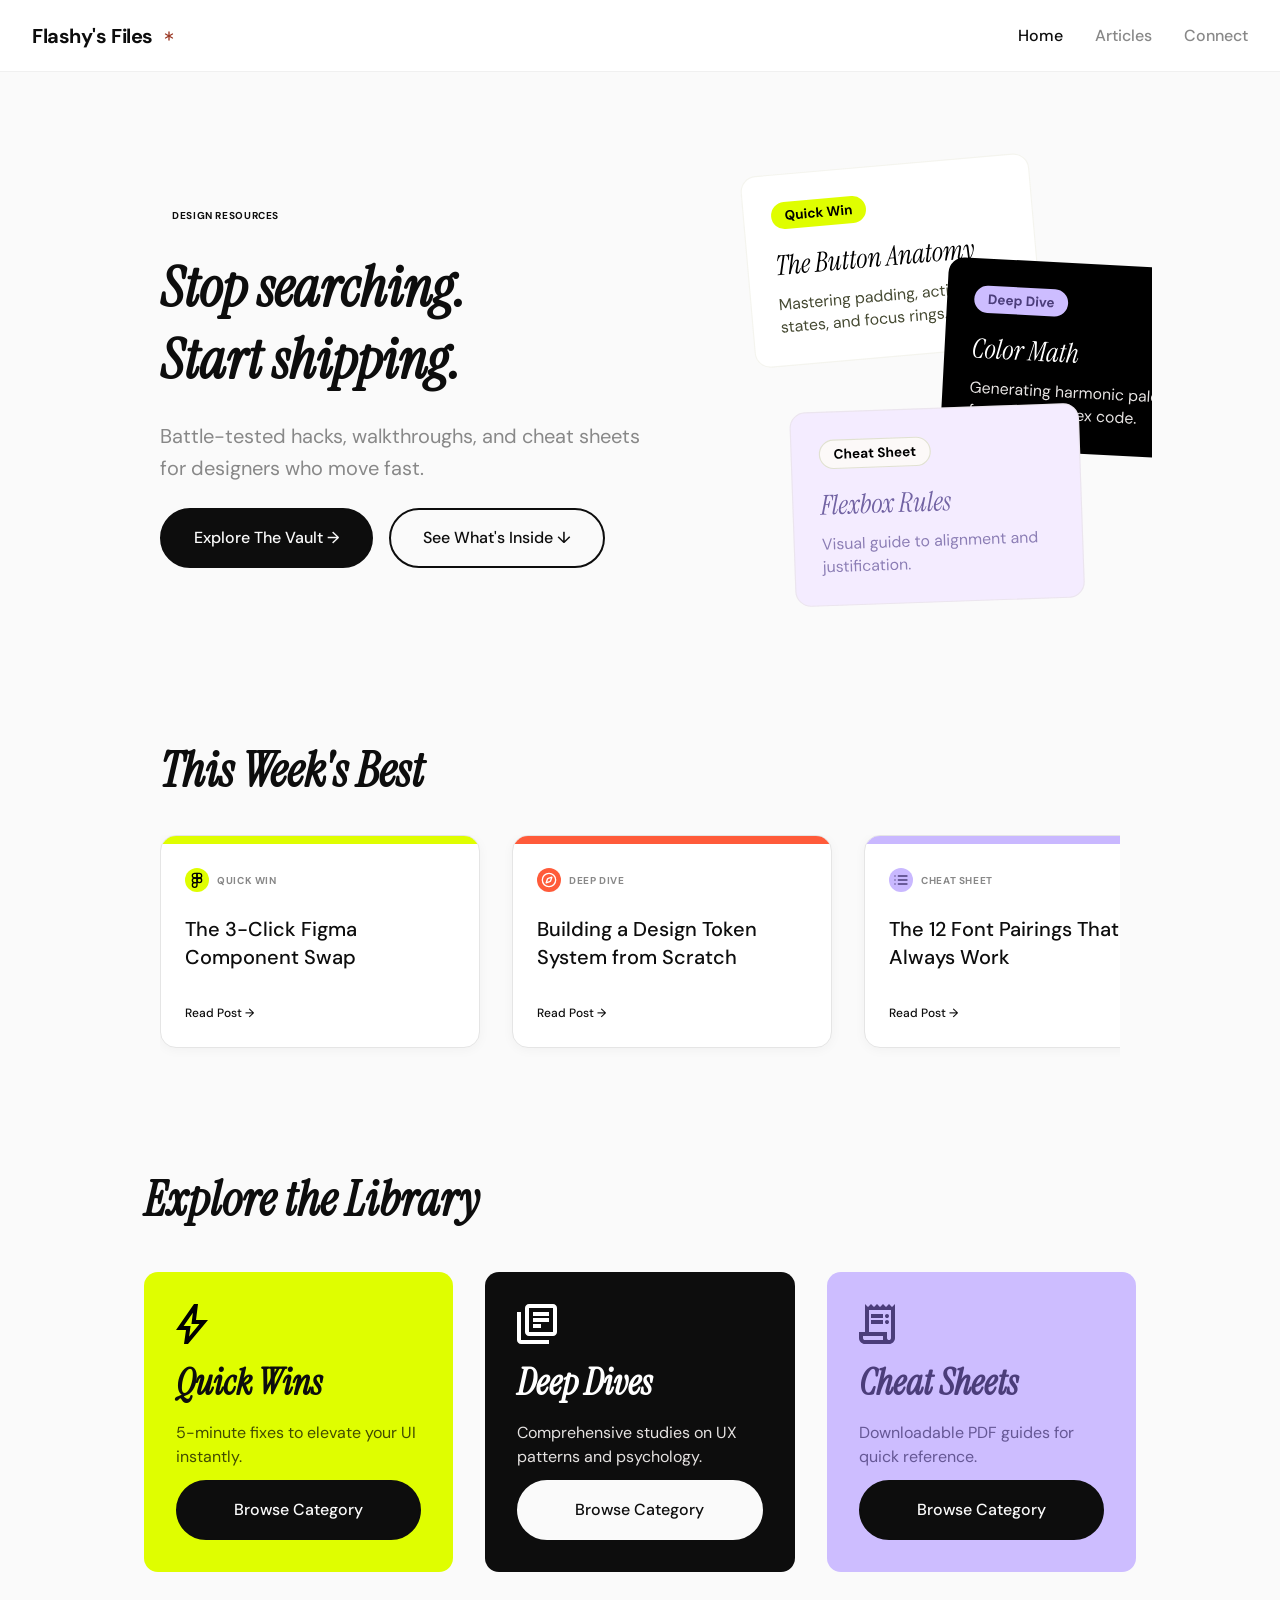
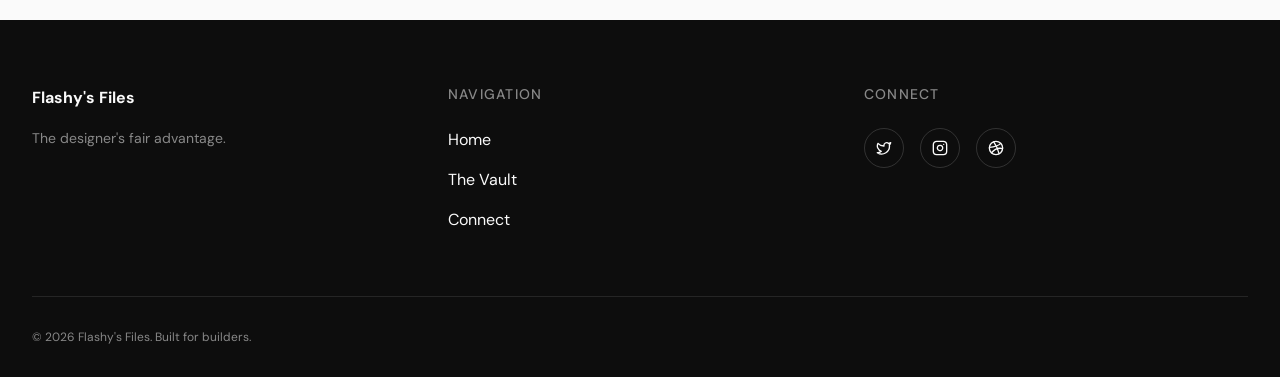
==== commit a294c697: "Final? Is it over now?" ====
--- a/index.html
+++ b/index.html
@@ -4,11 +4,11 @@
     <meta charset="UTF-8">
     <meta name="viewport" content="width=device-width, initial-scale=1.0">
     <title>Flashy's Files</title>
-    <link rel="stylesheet" href="assets/css/styles.min.css">
+    <link rel="stylesheet" href="../assets/css/styles.min.css">
 </head>  <body>
 <header class="site-header">
 <nav class="site-nav">
-  <a href="/" class="nav-logo">
+  <a href="../index.html" class="nav-logo">
     Flashy's Files
     <svg
       width="16"
@@ -20,21 +20,21 @@
     >
       <path
         d="M16 8V24"
-        stroke="#DFFE00"
+        stroke="#993723"
         stroke-width="2.66667"
         stroke-linecap="round"
         stroke-linejoin="round"
       />
       <path
         d="M22.9278 12L9.07178 20"
-        stroke="#DFFE00"
+        stroke="#993723"
         stroke-width="2.66667"
         stroke-linecap="round"
         stroke-linejoin="round"
       />
       <path
         d="M9.07178 12L22.9278 20"
-        stroke="#DFFE00"
+        stroke="#993723"
         stroke-width="2.66667"
         stroke-linecap="round"
         stroke-linejoin="round"
@@ -42,11 +42,10 @@
     </svg>
   </a>
   <ul class="nav-links">
-    <li><a href="/index.html" class="nav-link nav-link--active">Home</a></li>
-    <li><a href="/articles.html" class="nav-link">Articles</a></li>
-    <li><a href="/contact.html" class="nav-link">Connect</a></li>
+    <li><a href="../index.html" class="nav-link nav-link--active">Home</a></li>
+    <li><a href="../articles.html" class="nav-link">Articles</a></li>
+    <li><a href="../contact.html" class="nav-link">Connect</a></li>
   </ul>
-  <a href="#" class="btn-nav">Register/Login</a>
 </nav>
 </header>
 
@@ -137,8 +136,8 @@
                 </span>
                 <span class="card-label">Quick Win</span>
               </div>
-              <h3>Auto Layout Shortcuts That Save 20 Min/Day</h3>
-              <a href="/article.html" class="card-link">Read Post →</a>
+              <h3>The 3-Click Figma Component Swap</h3>
+              <a href="articles/3-clickFigmaComponent.html" class="card-link">Read Post →</a>
             </div>
           </article>
 
@@ -173,8 +172,8 @@
                 </span>
                 <span class="card-label">Deep Dive</span>
               </div>
-              <h3>Responsive Card Components in 8 Steps</h3>
-              <a href="/article.html" class="card-link">Read Post →</a>
+              <h3>Building a Design Token System from Scratch</h3>
+              <a href="articles/building-design-system.html" class="card-link">Read Post →</a>
             </div>
           </article>
 
@@ -237,51 +236,8 @@
                 </span>
                 <span class="card-label">Cheat Sheet</span>
               </div>
-              <h3>WCAG Accessibility Checklist for UI Designers</h3>
-              <a href="/article.html" class="card-link">Read Post →</a>
-            </div>
-          </article>
-
-          <!-- Card 4 — Quick Win -->
-          <article class="card">
-            <div class="card-stripe card-stripe--lime"></div>
-            <div class="card-body">
-              <div class="card-category">
-                <span class="card-icon card-icon--lime">
-                  <svg
-                    width="16"
-                    height="16"
-                    viewBox="0 0 16 16"
-                    fill="none"
-                    xmlns="http://www.w3.org/2000/svg"
-                  >
-                    <path
-                      d="M8 4V12"
-                      stroke="black"
-                      stroke-width="1.33333"
-                      stroke-linecap="round"
-                      stroke-linejoin="round"
-                    />
-                    <path
-                      d="M11.464 6L4.53601 10"
-                      stroke="black"
-                      stroke-width="1.33333"
-                      stroke-linecap="round"
-                      stroke-linejoin="round"
-                    />
-                    <path
-                      d="M4.53601 6L11.464 10"
-                      stroke="black"
-                      stroke-width="1.33333"
-                      stroke-linecap="round"
-                      stroke-linejoin="round"
-                    />
-                  </svg>
-                </span>
-                <span class="card-label">Quick Win</span>
-              </div>
-              <h3>Perfecting Button States and Micro-interactions</h3>
-              <a href="/article.html" class="card-link">Read Post →</a>
+              <h3>The 12 Font Pairings That Always Work</h3>
+              <a href="articles/12-fontPairings.html" class="card-link">Read Post →</a>
             </div>
           </article>
         </div>
@@ -355,9 +311,9 @@
     <div class="footer-nav">
       <p class="footer-heading">Navigation</p>
       <ul>
-        <li><a href="/">Home</a></li>
-        <li><a href="/about.html">The Vault</a></li>
-        <li><a href="/contact.html">Connect</a></li>
+        <li><a href="../index.html">Home</a></li>
+        <li><a href="../about.html">The Vault</a></li>
+        <li><a href="../contact.html">Connect</a></li>
       </ul>
     </div>
     <div class="footer-connect">
@@ -475,6 +431,6 @@
   </div>
   <p class="footer-copy">© 2026 Flashy's Files. Built for builders.</p>
 </footer>
-<script src="assets/js/app.min.js"></script>
+<script src="../assets/js/app.min.js"></script>
   </body>
 </html>
--- a/assets/css/styles.min.css
+++ b/assets/css/styles.min.css
@@ -1 +1 @@
-@import url("https://fonts.googleapis.com/css2?family=DM+Sans:ital,opsz,wght@0,9..40,100..1000;1,9..40,100..1000&family=Instrument+Serif:ital@0;1&display=swap");:root{--icon-width-sm:1rem;--icon-width-md:2rem;--icon-width-lg:4rem;--icon-width-xl:8rem;--icon-height-sm:1rem;--icon-height-md:2rem;--icon-height-lg:4rem;--icon-height-xl:8rem;--grid-gutter:1rem;--grid-margin-100:1rem;--grid-margin-200:2rem;--grid-margin-300:4rem;--grid-columns-mobile:4;--grid-columns-tablet:8;--grid-columns-desktop:12;--radius-sm:4px;--radius-md:8px;--radius-lg:16px;--radius-xl:24px;--radius-pill:9999px;--spacing-0:0;--spacing-2:0.125rem;--spacing-4:0.25rem;--spacing-8:0.5rem;--spacing-12:0.75rem;--spacing-16:1rem;--spacing-20:1.25rem;--spacing-24:1.5rem;--spacing-32:2rem;--spacing-40:2.5rem;--spacing-48:3rem;--spacing-64:4rem;--spacing-80:5rem;--spacing-128:8rem;--font-serif:"Instrument Serif",serif;--font-sans:"DM Sans",sans-serif;--font-weight-light:300;--font-weight-regular:400;--font-weight-semibold:600;--font-weight-bold:700;--font-size-100:0.75rem;--font-size-200:1rem;--font-size-300:1.25rem;--font-size-400:1.5rem;--font-size-500:2.5rem;--font-size-550:3.5rem;--font-size-600:4rem;--font-size-650:5rem;--font-size-700:6rem;--line-height-100:0.75rem;--line-height-200:1rem;--line-height-300:1.25rem;--line-height-400:1.5rem;--line-height-500:1.75rem;--line-height-600:2rem;--line-height-700:3rem;--line-height-800:4.5rem;--letter-spacing-100:0.0625em;--letter-spacing-200:0.125em;--letter-spacing-300:0.1875em;--letter-spacing-400:0.25em;--letter-spacing-500:0.3125em;--color-violet-0:#fcfcfd;--color-violet-100:#f5f2ff;--color-violet-200:#ebe5ff;--color-violet-300:#e1d7ff;--color-violet-400:#d7caff;--color-violet-500:#cdbdff;--color-violet-600:#a497cc;--color-violet-700:#7b7199;--color-violet-800:#524c66;--color-violet-900:#292633;--color-violet-1000:#211e29;--color-orange-100:#ffded8;--color-orange-200:#ffbdb0;--color-orange-300:#ff9d89;--color-orange-400:#ff7c61;--color-orange-500:#ff5b3a;--color-orange-600:#cc492e;--color-orange-700:#993723;--color-orange-800:#662417;--color-orange-900:#33120c;--color-lime-100:#f9ffcc;--color-lime-200:#f2ff99;--color-lime-300:#ecfe66;--color-lime-400:#e5fe33;--color-lime-500:#dffe00;--color-lime-600:#b2cb00;--color-lime-700:#869800;--color-lime-800:#596600;--color-lime-900:#2d3300}@media (prefers-color-scheme:ligpht){:root{--color-violet-0:#211e29;--color-violet-100:#292633;--color-violet-200:#524c66;--color-violet-300:#7b7199;--color-violet-400:#a497cc;--color-violet-500:#cdbdff;--color-violet-600:#d7caff;--color-violet-700:#e1d7ff;--color-violet-800:#ebe5ff;--color-violet-900:#f5f2ff;--color-violet-1000:#fcfcfd;--color-orange-100:#33120c;--color-orange-200:#662417;--color-orange-300:#993723;--color-orange-400:#cc492e;--color-orange-500:#ff5b3a;--color-orange-600:#ff7c61;--color-orange-700:#ff7c61;--color-orange-800:#ffbdb0;--color-orange-900:#ffded8;--color-lime-100:#2d3300;--color-lime-200:#596600;--color-lime-300:#869800;--color-lime-400:#b2cb00;--color-lime-500:#b2cb00;--color-lime-600:#e5fe33;--color-lime-700:#ecfe66;--color-lime-800:#f2ff99;--color-lime-900:#f9ffcc}}[data-theme=dark]{--color-violet-0:#211e29;--color-violet-100:#292633;--color-violet-200:#524c66;--color-violet-300:#7b7199;--color-violet-400:#a497cc;--color-violet-500:#cdbdff;--color-violet-600:#d7caff;--color-violet-700:#e1d7ff;--color-violet-800:#ebe5ff;--color-violet-900:#f5f2ff;--color-violet-1000:#fcfcfd;--color-orange-100:#33120c;--color-orange-200:#662417;--color-orange-300:#993723;--color-orange-400:#cc492e;--color-orange-500:#ff5b3a;--color-orange-600:#ff7c61;--color-orange-700:#ff7c61;--color-orange-800:#ffbdb0;--color-orange-900:#ffded8;--color-lime-100:#2d3300;--color-lime-200:#596600;--color-lime-300:#869800;--color-lime-400:#b2cb00;--color-lime-500:#b2cb00;--color-lime-600:#e5fe33;--color-lime-700:#ecfe66;--color-lime-800:#f2ff99;--color-lime-900:#f9ffcc}[data-theme=light]{--color-violet-0:#fcfcfd;--color-violet-100:#f5f2ff;--color-violet-200:#ebe5ff;--color-violet-300:#e1d7ff;--color-violet-400:#d7caff;--color-violet-500:#cdbdff;--color-violet-600:#a497cc;--color-violet-700:#7b7199;--color-violet-800:#524c66;--color-violet-900:#292633;--color-violet-1000:#211e29;--color-orange-100:#ffded8;--color-orange-200:#ffbdb0;--color-orange-300:#ff9d89;--color-orange-400:#ff7c61;--color-orange-500:#ff5b3a;--color-orange-600:#cc492e;--color-orange-700:#993723;--color-orange-800:#662417;--color-orange-900:#33120c;--color-lime-100:#f9ffcc;--color-lime-200:#f2ff99;--color-lime-300:#ecfe66;--color-lime-400:#e5fe33;--color-lime-500:#dffe00;--color-lime-600:#b2cb00;--color-lime-700:#869800;--color-lime-800:#596600;--color-lime-900:#2d3300}*{margin:0;padding:0;-webkit-box-sizing:border-box;box-sizing:border-box}main{padding:0 var(--spacing-128);margin:0 auto}.site-header{background-color:#fff;border-bottom:1px solid #f0f0f0;position:sticky;top:0;z-index:100}.site-nav{display:-webkit-box;display:-ms-flexbox;display:flex;-webkit-box-align:center;-ms-flex-align:center;align-items:center;-webkit-box-pack:justify;-ms-flex-pack:justify;justify-content:space-between;height:71px;padding:0 var(--spacing-32);max-width:1280px;margin:0 auto}.nav-logo{display:-webkit-box;display:-ms-flexbox;display:flex;-webkit-box-align:center;-ms-flex-align:center;align-items:center;gap:var(--spacing-8);font-family:"DM Sans",sans-serif;font-weight:700;font-size:var(--font-size-300);letter-spacing:-0.45px;color:#0d0d0d;text-decoration:none;white-space:nowrap}.nav-links{display:-webkit-box;display:-ms-flexbox;display:flex;-webkit-box-align:center;-ms-flex-align:center;align-items:center;gap:var(--spacing-32);list-style:none;margin:0;padding:0}.nav-link{font-family:"DM Sans",sans-serif;font-weight:500;font-size:var(--font-size-200);color:#888;text-decoration:none;-webkit-transition:color 0.15s ease;transition:color 0.15s ease}.nav-link:hover{color:#0d0d0d}.nav-link--active{color:#0d0d0d}.btn-nav{display:-webkit-inline-box;display:-ms-inline-flexbox;display:inline-flex;-webkit-box-align:center;-ms-flex-align:center;align-items:center;padding:var(--spacing-12) var(--spacing-24);min-height:var(--spacing-40);background-color:#0d0d0d;color:#fff;font-family:"DM Sans",sans-serif;font-weight:500;font-size:var(--font-size-100);border-radius:var(--radius-pill);text-decoration:none;white-space:nowrap;-webkit-transition:opacity 0.15s ease;transition:opacity 0.15s ease}.btn-nav:hover{opacity:0.85}body{font-family:var(--font-sans);background-color:#fafafa;color:#0d0d0d}.hero-image img{width:500px;height:auto}.tag{display:-webkit-inline-box;display:-ms-inline-flexbox;display:inline-flex;-webkit-box-align:center;-ms-flex-align:center;align-items:center;gap:var(--spacing-4);padding:var(--spacing-4) var(--spacing-12);border-radius:var(--radius-pill);font-family:var(--font-sans);font-weight:var(--font-weight-bold);font-size:0.625rem;line-height:var(--line-height-200);letter-spacing:var(--letter-spacing-100);text-transform:uppercase;white-space:nowrap}.tag-yellow{background-color:var(--color-lime-500);color:#0d0d0d}.tag-red{background-color:var(--color-orange-500);color:#fff}.tag-purple{background-color:var(--color-violet-500);color:#4b3d7a}.btn{display:-webkit-inline-box;display:-ms-inline-flexbox;display:inline-flex;-webkit-box-align:center;-ms-flex-align:center;align-items:center;-webkit-box-pack:center;-ms-flex-pack:center;justify-content:center;padding:var(--spacing-16) var(--spacing-32);border-radius:var(--radius-pill);font-family:var(--font-sans);font-weight:500;font-size:var(--font-size-200);line-height:var(--line-height-400);text-decoration:none;white-space:nowrap;cursor:pointer;border:2px solid transparent;-webkit-transition:opacity 0.15s ease;transition:opacity 0.15s ease}.btn:hover{opacity:0.85}.btn-dark{background-color:#0d0d0d;color:#fafafa;border-color:#0d0d0d}.btn-outline{background-color:transparent;color:#0d0d0d;border-color:#0d0d0d}.btn-light{background-color:#fafafa;color:#0d0d0d;border-color:#fafafa}.hero{display:-webkit-box;display:-ms-flexbox;display:flex;-webkit-box-align:center;-ms-flex-align:center;align-items:center;padding:var(--spacing-80) var(--spacing-32);gap:var(--spacing-32);overflow:hidden}.hero-content{display:-webkit-box;display:-ms-flexbox;display:flex;-webkit-box-orient:vertical;-webkit-box-direction:normal;-ms-flex-direction:column;flex-direction:column;-webkit-box-align:start;-ms-flex-align:start;align-items:flex-start;gap:var(--spacing-24);-webkit-box-flex:0;-ms-flex:0 0 57%;flex:0 0 57%;max-width:883px}.hero-content h1{font-family:var(--font-serif);font-style:italic;font-size:var(--font-size-550);line-height:var(--line-height-800);color:#0d0d0d;margin:0}.hero-content p{font-family:var(--font-sans);font-size:var(--font-size-300);font-weight:var(--font-weight-regular);line-height:var(--line-height-600);color:#888;max-width:500px;margin:0}.hero-ctas{display:-webkit-box;display:-ms-flexbox;display:flex;-webkit-box-align:center;-ms-flex-align:center;align-items:center;gap:var(--spacing-16)}.hero-visual{-webkit-box-flex:1;-ms-flex:1;flex:1;position:relative;height:467px;min-width:0}.floating-cards{position:relative;width:100%;height:100%}.float-card{position:absolute;width:256px;border-radius:14px;padding:var(--spacing-24);display:-webkit-box;display:-ms-flexbox;display:flex;-webkit-box-orient:vertical;-webkit-box-direction:normal;-ms-flex-direction:column;flex-direction:column;gap:var(--spacing-8)}.float-card--white{background-color:#fff;border:1px solid rgba(198,201,171,0.2);top:29px;left:33px;-webkit-transform:rotate(-5deg);transform:rotate(-5deg)}.float-card--dark{background-color:#0d0d0d;top:121px;right:36px;-webkit-transform:rotate(3deg);transform:rotate(3deg)}.float-card--purple{background-color:#f4ecff;border:1px solid rgba(198,201,171,0.2);bottom:36px;left:77px;-webkit-transform:rotate(-2deg);transform:rotate(-2deg)}.float-card .card-tag{display:-webkit-inline-box;display:-ms-inline-flexbox;display:inline-flex;-webkit-box-align:center;-ms-flex-align:center;align-items:center;padding:var(--spacing-4) var(--spacing-12);border-radius:var(--radius-pill);font-family:var(--font-sans);font-size:var(--font-size-100);font-weight:var(--font-weight-regular);line-height:var(--line-height-200);width:-webkit-fit-content;width:-moz-fit-content;width:fit-content}.float-card .card-tag--lime{background-color:var(--color-lime-500);color:#0d0d0d}.float-card .card-tag--purple{background-color:var(--color-violet-500);color:#4b3d7a}.float-card .card-tag--light{background-color:#fcf9f8;border:1px solid rgba(198,201,171,0.5);color:#0d0d0d}.float-card h3{font-family:var(--font-serif);font-style:italic;font-size:var(--font-size-400);line-height:var(--line-height-600);margin:var(--spacing-8) 0 0}.float-card--white h3{color:#0d0d0d}.float-card--dark h3{color:#fff}.float-card--purple h3{color:#7263a3}.float-card p{font-family:var(--font-sans);font-size:var(--font-size-100);line-height:1.428;margin:0}.float-card--white p{color:#454932}.float-card--dark p{color:#e5e2e1}.float-card--purple p{color:rgba(114,99,163,0.8)}.this-weeks-best{display:-webkit-box;display:-ms-flexbox;display:flex;-webkit-box-orient:vertical;-webkit-box-direction:normal;-ms-flex-direction:column;flex-direction:column;gap:var(--spacing-40);padding:var(--spacing-48) var(--spacing-32);background-color:#fafafa}.this-weeks-best h2{font-family:var(--font-serif);font-style:italic;font-size:3rem;line-height:var(--line-height-700);color:#0d0d0d}.cards-row{display:-webkit-box;display:-ms-flexbox;display:flex;gap:var(--spacing-32);overflow-x:auto;padding-bottom:var(--spacing-32)}.card{-webkit-box-flex:0;-ms-flex:0 0 320px;flex:0 0 320px;background-color:#fff;border:1px solid #e5e5e5;border-radius:var(--radius-lg);-webkit-box-shadow:0 2px 12px rgba(0,0,0,0.04);box-shadow:0 2px 12px rgba(0,0,0,0.04);overflow:hidden;display:-webkit-box;display:-ms-flexbox;display:flex;-webkit-box-orient:vertical;-webkit-box-direction:normal;-ms-flex-direction:column;flex-direction:column}.card-stripe{height:var(--spacing-8);width:100%;-ms-flex-negative:0;flex-shrink:0}.card-stripe--lime{background-color:var(--color-lime-500)}.card-stripe--red{background-color:var(--color-orange-500)}.card-stripe--purple{background-color:#c9b8ff}.card-body{padding:var(--spacing-24);display:-webkit-box;display:-ms-flexbox;display:flex;-webkit-box-orient:vertical;-webkit-box-direction:normal;-ms-flex-direction:column;flex-direction:column;gap:var(--spacing-8);-webkit-box-flex:1;-ms-flex:1;flex:1}.card-category{display:-webkit-box;display:-ms-flexbox;display:flex;-webkit-box-align:center;-ms-flex-align:center;align-items:center;gap:var(--spacing-8)}.card-icon{display:-webkit-inline-box;display:-ms-inline-flexbox;display:inline-flex;-webkit-box-align:center;-ms-flex-align:center;align-items:center;-webkit-box-pack:center;-ms-flex-pack:center;justify-content:center;width:var(--spacing-24);height:var(--spacing-24);border-radius:var(--radius-pill);-ms-flex-negative:0;flex-shrink:0}.card-icon--lime{background-color:var(--color-lime-500)}.card-icon--red{background-color:var(--color-orange-500)}.card-icon--purple{background-color:#c9b8ff}.card-icon svg{width:var(--spacing-16);height:var(--spacing-16)}.card-label{font-family:var(--font-sans);font-weight:var(--font-weight-bold);font-size:0.625rem;letter-spacing:var(--letter-spacing-100);text-transform:uppercase;color:#888}.card h3{font-family:var(--font-sans);font-weight:500;font-size:var(--font-size-300);line-height:1.375;color:#0d0d0d;margin:var(--spacing-16) 0 0}.card-link{display:-webkit-inline-box;display:-ms-inline-flexbox;display:inline-flex;-webkit-box-align:center;-ms-flex-align:center;align-items:center;gap:var(--spacing-4);font-family:var(--font-sans);font-weight:500;font-size:var(--font-size-100);line-height:var(--line-height-300);color:#0d0d0d;text-decoration:none;margin-top:auto;padding-top:var(--spacing-24)}.card-link:hover{opacity:0.7}.explore-library{display:-webkit-box;display:-ms-flexbox;display:flex;-webkit-box-orient:vertical;-webkit-box-direction:normal;-ms-flex-direction:column;flex-direction:column;gap:var(--spacing-48);padding:var(--spacing-48) var(--spacing-16);background-color:#fafafa}.explore-library h2{font-family:var(--font-serif);font-style:italic;font-size:3rem;line-height:var(--line-height-700);color:#0d0d0d}.category-grid{display:-ms-grid;display:grid;-ms-grid-columns:1fr var(--spacing-32) 1fr var(--spacing-32) 1fr;grid-template-columns:repeat(3,1fr);gap:var(--spacing-32)}.category-card{display:-webkit-box;display:-ms-flexbox;display:flex;-webkit-box-orient:vertical;-webkit-box-direction:normal;-ms-flex-direction:column;flex-direction:column;-webkit-box-pack:justify;-ms-flex-pack:justify;justify-content:space-between;min-height:300px;padding:var(--spacing-32);border-radius:14px}.category-card .card-icon-lg{width:var(--icon-width-md);height:var(--icon-height-md);-ms-flex-negative:0;flex-shrink:0}.category-card h3{font-family:var(--font-serif);font-style:italic;font-size:2.25rem;line-height:var(--font-size-500);margin:var(--spacing-8) 0 0}.category-card p{font-family:var(--font-sans);font-size:var(--font-size-200);font-weight:var(--font-weight-regular);line-height:var(--line-height-400);margin:var(--spacing-8) 0 0}.btn-category{display:-webkit-inline-box;display:-ms-inline-flexbox;display:inline-flex;-webkit-box-align:center;-ms-flex-align:center;align-items:center;-webkit-box-pack:center;-ms-flex-pack:center;justify-content:center;margin-top:var(--spacing-32);padding:var(--spacing-8) var(--spacing-24);border-radius:var(--radius-pill);font-family:var(--font-sans);font-weight:var(--font-weight-regular);font-size:0.875rem;line-height:var(--line-height-300);text-decoration:none;width:-webkit-fit-content;width:-moz-fit-content;width:fit-content;-webkit-transition:opacity 0.15s ease;transition:opacity 0.15s ease}.btn-category:hover{opacity:0.85}.category-yellow{background-color:var(--color-lime-500)}.category-yellow h3{color:#0d0d0d}.category-yellow p{color:#414c00}.category-yellow .btn-category{background-color:#0d0d0d;color:#fff}.category-dark{background-color:#0d0d0d}.category-dark h3{color:#fff}.category-dark p{color:#e5e2e1}.category-dark .btn-category{background-color:#fcf9f8;color:#0d0d0d}.category-purple{background-color:var(--color-violet-500)}.category-purple h3{color:#4b3d7a}.category-purple p{color:rgba(75,61,122,0.8)}.category-purple .btn-category{background-color:#0d0d0d;color:#fff}.site-footer{background-color:#0d0d0d;padding:var(--spacing-64) var(--spacing-32) 0}.footer-inner{display:-ms-grid;display:grid;-ms-grid-columns:1fr var(--spacing-32) 1fr var(--spacing-32) 1fr;grid-template-columns:1fr 1fr 1fr;gap:var(--spacing-32);padding-bottom:var(--spacing-64);border-bottom:1px solid rgba(136,136,136,0.2)}.footer-logo{font-family:var(--font-sans);font-weight:var(--font-weight-bold);font-size:var(--font-size-200);line-height:var(--line-height-500);color:#fafafa}.footer-tagline{font-family:var(--font-sans);font-size:0.875rem;font-weight:var(--font-weight-regular);line-height:var(--line-height-300);color:#888;margin-top:var(--spacing-16)}.footer-heading{font-family:var(--font-sans);font-weight:500;font-size:0.875rem;line-height:var(--line-height-300);letter-spacing:0.0875em;text-transform:uppercase;color:#888;margin-bottom:var(--spacing-24)}.footer-nav ul{list-style:none;padding:0;margin:0;display:-webkit-box;display:-ms-flexbox;display:flex;-webkit-box-orient:vertical;-webkit-box-direction:normal;-ms-flex-direction:column;flex-direction:column;gap:var(--spacing-16)}.footer-nav a{font-family:var(--font-sans);font-size:var(--font-size-200);font-weight:var(--font-weight-regular);line-height:var(--line-height-400);color:#fafafa;text-decoration:none;-webkit-transition:color 0.15s ease;transition:color 0.15s ease}.footer-nav a:hover{color:#888}.footer-connect{display:-webkit-box;display:-ms-flexbox;display:flex;-webkit-box-orient:vertical;-webkit-box-direction:normal;-ms-flex-direction:column;flex-direction:column}.social-icons{display:-webkit-box;display:-ms-flexbox;display:flex;gap:var(--spacing-16)}.social-icons a{display:-webkit-inline-box;display:-ms-inline-flexbox;display:inline-flex;-webkit-box-align:center;-ms-flex-align:center;align-items:center;-webkit-box-pack:center;-ms-flex-pack:center;justify-content:center;width:var(--spacing-40);height:var(--spacing-40);border-radius:var(--radius-pill);border:1px solid rgba(136,136,136,0.3);color:#fafafa;text-decoration:none;-ms-flex-negative:0;flex-shrink:0;-webkit-transition:border-color 0.15s ease;transition:border-color 0.15s ease}.social-icons a:hover{border-color:rgba(136,136,136,0.7)}.social-icons svg{width:var(--icon-width-sm);height:var(--icon-height-sm)}.footer-copy{font-family:var(--font-sans);font-size:var(--font-size-100);font-weight:var(--font-weight-regular);line-height:var(--line-height-200);color:#888;padding:var(--spacing-32) 0}+@import url("https://fonts.googleapis.com/css2?family=DM+Sans:ital,opsz,wght@0,9..40,100..1000;1,9..40,100..1000&family=Instrument+Serif:ital@0;1&display=swap");:root{--icon-width-sm:1rem;--icon-width-md:2rem;--icon-width-lg:4rem;--icon-width-xl:8rem;--icon-height-sm:1rem;--icon-height-md:2rem;--icon-height-lg:4rem;--icon-height-xl:8rem;--grid-gutter:1rem;--grid-margin-100:1rem;--grid-margin-200:2rem;--grid-margin-300:4rem;--grid-columns-mobile:4;--grid-columns-tablet:8;--grid-columns-desktop:12;--radius-sm:4px;--radius-md:8px;--radius-lg:16px;--radius-xl:24px;--radius-pill:9999px;--spacing-0:0;--spacing-2:0.125rem;--spacing-4:0.25rem;--spacing-8:0.5rem;--spacing-12:0.75rem;--spacing-16:1rem;--spacing-20:1.25rem;--spacing-24:1.5rem;--spacing-32:2rem;--spacing-40:2.5rem;--spacing-48:3rem;--spacing-64:4rem;--spacing-80:5rem;--spacing-128:8rem;--spacing-160:10rem;--font-serif:"Instrument Serif",serif;--font-sans:"DM Sans",sans-serif;--font-weight-light:300;--font-weight-regular:400;--font-weight-semibold:600;--font-weight-bold:700;--font-size-100:0.75rem;--font-size-200:1rem;--font-size-300:1.25rem;--font-size-400:1.5rem;--font-size-500:2.5rem;--font-size-550:3.5rem;--font-size-600:4rem;--font-size-650:5rem;--font-size-700:6rem;--line-height-100:0.75rem;--line-height-200:1rem;--line-height-300:1.25rem;--line-height-400:1.5rem;--line-height-500:1.75rem;--line-height-600:2rem;--line-height-700:3rem;--line-height-800:4.5rem;--letter-spacing-100:0.0625em;--letter-spacing-200:0.125em;--letter-spacing-300:0.1875em;--letter-spacing-400:0.25em;--letter-spacing-500:0.3125em;--color-violet-0:#fcfcfd;--color-violet-100:#f5f2ff;--color-violet-200:#ebe5ff;--color-violet-300:#e1d7ff;--color-violet-400:#d7caff;--color-violet-500:#cdbdff;--color-violet-600:#a497cc;--color-violet-700:#7b7199;--color-violet-800:#524c66;--color-violet-900:#292633;--color-violet-1000:#211e29;--color-orange-100:#ffded8;--color-orange-200:#ffbdb0;--color-orange-300:#ff9d89;--color-orange-400:#ff7c61;--color-orange-500:#ff5b3a;--color-orange-600:#cc492e;--color-orange-700:#993723;--color-orange-800:#662417;--color-orange-900:#33120c;--color-lime-100:#f9ffcc;--color-lime-200:#f2ff99;--color-lime-300:#ecfe66;--color-lime-400:#e5fe33;--color-lime-500:#dffe00;--color-lime-600:#b2cb00;--color-lime-700:#869800;--color-lime-800:#596600;--color-lime-900:#2d3300}@media (prefers-color-scheme:ligpht){:root{--color-violet-0:#211e29;--color-violet-100:#292633;--color-violet-200:#524c66;--color-violet-300:#7b7199;--color-violet-400:#a497cc;--color-violet-500:#cdbdff;--color-violet-600:#d7caff;--color-violet-700:#e1d7ff;--color-violet-800:#ebe5ff;--color-violet-900:#f5f2ff;--color-violet-1000:#fcfcfd;--color-orange-100:#33120c;--color-orange-200:#662417;--color-orange-300:#993723;--color-orange-400:#cc492e;--color-orange-500:#ff5b3a;--color-orange-600:#ff7c61;--color-orange-700:#ff7c61;--color-orange-800:#ffbdb0;--color-orange-900:#ffded8;--color-lime-100:#2d3300;--color-lime-200:#596600;--color-lime-300:#869800;--color-lime-400:#b2cb00;--color-lime-500:#b2cb00;--color-lime-600:#e5fe33;--color-lime-700:#ecfe66;--color-lime-800:#f2ff99;--color-lime-900:#f9ffcc}}[data-theme=dark]{--color-violet-0:#211e29;--color-violet-100:#292633;--color-violet-200:#524c66;--color-violet-300:#7b7199;--color-violet-400:#a497cc;--color-violet-500:#cdbdff;--color-violet-600:#d7caff;--color-violet-700:#e1d7ff;--color-violet-800:#ebe5ff;--color-violet-900:#f5f2ff;--color-violet-1000:#fcfcfd;--color-orange-100:#33120c;--color-orange-200:#662417;--color-orange-300:#993723;--color-orange-400:#cc492e;--color-orange-500:#ff5b3a;--color-orange-600:#ff7c61;--color-orange-700:#ff7c61;--color-orange-800:#ffbdb0;--color-orange-900:#ffded8;--color-lime-100:#2d3300;--color-lime-200:#596600;--color-lime-300:#869800;--color-lime-400:#b2cb00;--color-lime-500:#b2cb00;--color-lime-600:#e5fe33;--color-lime-700:#ecfe66;--color-lime-800:#f2ff99;--color-lime-900:#f9ffcc}[data-theme=light]{--color-violet-0:#fcfcfd;--color-violet-100:#f5f2ff;--color-violet-200:#ebe5ff;--color-violet-300:#e1d7ff;--color-violet-400:#d7caff;--color-violet-500:#cdbdff;--color-violet-600:#a497cc;--color-violet-700:#7b7199;--color-violet-800:#524c66;--color-violet-900:#292633;--color-violet-1000:#211e29;--color-orange-100:#ffded8;--color-orange-200:#ffbdb0;--color-orange-300:#ff9d89;--color-orange-400:#ff7c61;--color-orange-500:#ff5b3a;--color-orange-600:#cc492e;--color-orange-700:#993723;--color-orange-800:#662417;--color-orange-900:#33120c;--color-lime-100:#f9ffcc;--color-lime-200:#f2ff99;--color-lime-300:#ecfe66;--color-lime-400:#e5fe33;--color-lime-500:#dffe00;--color-lime-600:#b2cb00;--color-lime-700:#869800;--color-lime-800:#596600;--color-lime-900:#2d3300}html{scroll-behavior:smooth;scroll-padding-top:200px}*{margin:0;padding:0;-webkit-box-sizing:border-box;box-sizing:border-box}main{padding:0 var(--spacing-128);margin:0 auto}.site-header{background-color:#fff;border-bottom:1px solid #f0f0f0;position:sticky;top:0;z-index:100}.site-nav{display:-webkit-box;display:-ms-flexbox;display:flex;-webkit-box-align:center;-ms-flex-align:center;align-items:center;-webkit-box-pack:justify;-ms-flex-pack:justify;justify-content:space-between;height:71px;padding:0 var(--spacing-32);max-width:1280px;margin:0 auto}.nav-logo{display:-webkit-box;display:-ms-flexbox;display:flex;-webkit-box-align:center;-ms-flex-align:center;align-items:center;gap:var(--spacing-8);font-family:"DM Sans",sans-serif;font-weight:700;font-size:var(--font-size-300);letter-spacing:-0.45px;color:#0d0d0d;text-decoration:none;white-space:nowrap}.nav-links{display:-webkit-box;display:-ms-flexbox;display:flex;-webkit-box-align:center;-ms-flex-align:center;align-items:center;gap:var(--spacing-32);list-style:none;margin:0;padding:0}.nav-link{font-family:"DM Sans",sans-serif;font-weight:500;font-size:var(--font-size-200);color:#888;text-decoration:none;-webkit-transition:color 0.15s ease;transition:color 0.15s ease}.nav-link:hover{color:#0d0d0d}.nav-link--active{color:#0d0d0d}.btn-nav{display:-webkit-inline-box;display:-ms-inline-flexbox;display:inline-flex;-webkit-box-align:center;-ms-flex-align:center;align-items:center;padding:var(--spacing-12) var(--spacing-24);min-height:var(--spacing-40);background-color:#0d0d0d;color:#fff;font-family:"DM Sans",sans-serif;font-weight:500;font-size:var(--font-size-100);border-radius:var(--radius-pill);text-decoration:none;white-space:nowrap;-webkit-transition:opacity 0.15s ease;transition:opacity 0.15s ease}.btn-nav:hover{opacity:0.85}body{font-family:var(--font-sans);background-color:#fafafa;color:#0d0d0d}.hero-image img{width:500px;height:auto}.tag{display:-webkit-inline-box;display:-ms-inline-flexbox;display:inline-flex;-webkit-box-align:center;-ms-flex-align:center;align-items:center;gap:var(--spacing-4);padding:var(--spacing-4) var(--spacing-12);border-radius:var(--radius-pill);font-family:var(--font-sans);font-weight:var(--font-weight-bold);font-size:0.625rem;line-height:var(--line-height-200);letter-spacing:var(--letter-spacing-100);width:-webkit-fit-content;width:-moz-fit-content;width:fit-content;text-transform:uppercase;white-space:nowrap}.tag-yellow{background-color:var(--color-lime-500);color:#0d0d0d}.tag-red{background-color:var(--color-orange-500);color:#fff}.tag-purple{background-color:var(--color-violet-500);color:#4b3d7a}.btn{display:-webkit-inline-box;display:-ms-inline-flexbox;display:inline-flex;-webkit-box-align:center;-ms-flex-align:center;align-items:center;-webkit-box-pack:center;-ms-flex-pack:center;justify-content:center;padding:var(--spacing-16) var(--spacing-32);border-radius:var(--radius-pill);font-family:var(--font-sans);font-weight:500;font-size:var(--font-size-200);line-height:var(--line-height-400);text-decoration:none;white-space:nowrap;cursor:pointer;border:2px solid transparent;-webkit-transition:opacity 0.15s ease;transition:opacity 0.15s ease}.btn:hover{opacity:0.85}.btn-dark{background-color:#0d0d0d;color:#fafafa;border-color:#0d0d0d}.btn-outline{background-color:transparent;color:#0d0d0d;border-color:#0d0d0d}.btn-light{background-color:#fafafa;color:#0d0d0d;border-color:#fafafa}.hero{display:-webkit-box;display:-ms-flexbox;display:flex;-webkit-box-align:center;-ms-flex-align:center;align-items:center;padding:var(--spacing-80) var(--spacing-32);gap:var(--spacing-32);overflow:hidden}.hero-content{display:-webkit-box;display:-ms-flexbox;display:flex;-webkit-box-orient:vertical;-webkit-box-direction:normal;-ms-flex-direction:column;flex-direction:column;-webkit-box-align:start;-ms-flex-align:start;align-items:flex-start;gap:var(--spacing-24);-webkit-box-flex:0;-ms-flex:0 0 57%;flex:0 0 57%;max-width:883px}.hero-content h1{font-family:var(--font-serif);font-style:italic;font-size:var(--font-size-550);line-height:var(--line-height-800);color:#0d0d0d;margin:0}.hero-content p{font-family:var(--font-sans);font-size:var(--font-size-300);font-weight:var(--font-weight-regular);line-height:var(--line-height-600);color:#888;max-width:500px;margin:0}.hero-ctas{display:-webkit-box;display:-ms-flexbox;display:flex;-webkit-box-align:center;-ms-flex-align:center;align-items:center;gap:var(--spacing-16)}.hero-visual{-webkit-box-flex:1;-ms-flex:1;flex:1;position:relative;height:467px;min-width:0}.floating-cards{position:relative;width:100%;height:100%}.float-card{position:absolute;width:256px;border-radius:14px;padding:var(--spacing-24);display:-webkit-box;display:-ms-flexbox;display:flex;-webkit-box-orient:vertical;-webkit-box-direction:normal;-ms-flex-direction:column;flex-direction:column;gap:var(--spacing-8)}.float-card--white{background-color:#fff;border:1px solid rgba(198,201,171,0.2);top:29px;left:33px;-webkit-transform:rotate(-5deg);transform:rotate(-5deg)}.float-card--dark{background-color:#0d0d0d;top:121px;right:36px;-webkit-transform:rotate(3deg);transform:rotate(3deg)}.float-card--purple{background-color:#f4ecff;border:1px solid rgba(198,201,171,0.2);bottom:36px;left:77px;-webkit-transform:rotate(-2deg);transform:rotate(-2deg)}.float-card .card-tag{display:-webkit-inline-box;display:-ms-inline-flexbox;display:inline-flex;-webkit-box-align:center;-ms-flex-align:center;align-items:center;padding:var(--spacing-4) var(--spacing-12);border-radius:var(--radius-pill);font-family:var(--font-sans);font-size:var(--font-size-100);font-weight:var(--font-weight-regular);line-height:var(--line-height-200);width:-webkit-fit-content;width:-moz-fit-content;width:fit-content}.float-card .card-tag--lime{background-color:var(--color-lime-500);color:#0d0d0d}.float-card .card-tag--purple{background-color:var(--color-violet-500);color:#4b3d7a}.float-card .card-tag--light{background-color:#fcf9f8;border:1px solid rgba(198,201,171,0.5);color:#0d0d0d}.float-card h3{font-family:var(--font-serif);font-style:italic;font-size:var(--font-size-400);line-height:var(--line-height-600);margin:var(--spacing-8) 0 0}.float-card--white h3{color:#0d0d0d}.float-card--dark h3{color:#fff}.float-card--purple h3{color:#7263a3}.float-card p{font-family:var(--font-sans);font-size:var(--font-size-100);line-height:1.428;margin:0}.float-card--white p{color:#454932}.float-card--dark p{color:#e5e2e1}.float-card--purple p{color:rgba(114,99,163,0.8)}.this-weeks-best{display:-webkit-box;display:-ms-flexbox;display:flex;-webkit-box-orient:vertical;-webkit-box-direction:normal;-ms-flex-direction:column;flex-direction:column;gap:var(--spacing-40);padding:var(--spacing-48) var(--spacing-32);background-color:#fafafa}.this-weeks-best h2{font-family:var(--font-serif);font-style:italic;font-size:3rem;line-height:var(--line-height-700);color:#0d0d0d}.cards-row{display:-webkit-box;display:-ms-flexbox;display:flex;gap:var(--spacing-32);overflow-x:auto;padding-bottom:var(--spacing-32)}.card{-webkit-box-flex:0;-ms-flex:0 0 320px;flex:0 0 320px;background-color:#fff;border:1px solid #e5e5e5;border-radius:var(--radius-lg);-webkit-box-shadow:0 2px 12px rgba(0,0,0,0.04);box-shadow:0 2px 12px rgba(0,0,0,0.04);overflow:hidden;display:-webkit-box;display:-ms-flexbox;display:flex;-webkit-box-orient:vertical;-webkit-box-direction:normal;-ms-flex-direction:column;flex-direction:column}.card-stripe{height:var(--spacing-8);width:100%;-ms-flex-negative:0;flex-shrink:0}.card-stripe--lime{background-color:var(--color-lime-500)}.card-stripe--red{background-color:var(--color-orange-500)}.card-stripe--purple{background-color:#c9b8ff}.card-body{padding:var(--spacing-24);display:-webkit-box;display:-ms-flexbox;display:flex;-webkit-box-orient:vertical;-webkit-box-direction:normal;-ms-flex-direction:column;flex-direction:column;gap:var(--spacing-8);-webkit-box-flex:1;-ms-flex:1;flex:1}.card-category{display:-webkit-box;display:-ms-flexbox;display:flex;-webkit-box-align:center;-ms-flex-align:center;align-items:center;gap:var(--spacing-8)}.card-icon{display:-webkit-inline-box;display:-ms-inline-flexbox;display:inline-flex;-webkit-box-align:center;-ms-flex-align:center;align-items:center;-webkit-box-pack:center;-ms-flex-pack:center;justify-content:center;width:var(--spacing-24);height:var(--spacing-24);border-radius:var(--radius-pill);-ms-flex-negative:0;flex-shrink:0}.card-icon--lime{background-color:var(--color-lime-500)}.card-icon--red{background-color:var(--color-orange-500)}.card-icon--purple{background-color:#c9b8ff}.card-icon svg{width:var(--spacing-16);height:var(--spacing-16)}.card-label{font-family:var(--font-sans);font-weight:var(--font-weight-bold);font-size:0.625rem;letter-spacing:var(--letter-spacing-100);text-transform:uppercase;color:#888}.card h3{font-family:var(--font-sans);font-weight:500;font-size:var(--font-size-300);line-height:1.375;color:#0d0d0d;margin:var(--spacing-16) 0 0}.card-link{display:-webkit-inline-box;display:-ms-inline-flexbox;display:inline-flex;-webkit-box-align:center;-ms-flex-align:center;align-items:center;gap:var(--spacing-4);font-family:var(--font-sans);font-weight:500;font-size:var(--font-size-100);line-height:var(--line-height-300);color:#0d0d0d;text-decoration:none;margin-top:auto;padding-top:var(--spacing-24)}.card-link:hover{opacity:0.7}.explore-library{display:-webkit-box;display:-ms-flexbox;display:flex;-webkit-box-orient:vertical;-webkit-box-direction:normal;-ms-flex-direction:column;flex-direction:column;gap:var(--spacing-48);padding:var(--spacing-48) var(--spacing-16);background-color:#fafafa}.explore-library h2{font-family:var(--font-serif);font-style:italic;font-size:3rem;line-height:var(--line-height-700);color:#0d0d0d}.category-grid{display:-ms-grid;display:grid;-ms-grid-columns:1fr var(--spacing-32) 1fr var(--spacing-32) 1fr;grid-template-columns:repeat(3,1fr);gap:var(--spacing-32)}.category-card{display:-webkit-box;display:-ms-flexbox;display:flex;-webkit-box-orient:vertical;-webkit-box-direction:normal;-ms-flex-direction:column;flex-direction:column;-webkit-box-pack:justify;-ms-flex-pack:justify;justify-content:space-between;min-height:300px;padding:var(--spacing-32);border-radius:14px}.category-card .card-icon-lg{width:var(--icon-width-md);height:var(--icon-height-md);-ms-flex-negative:0;flex-shrink:0}.category-card h3{font-family:var(--font-serif);font-style:italic;font-size:2.25rem;line-height:var(--font-size-500);margin:var(--spacing-8) 0 0}.category-card p{font-family:var(--font-sans);font-size:var(--font-size-200);font-weight:var(--font-weight-regular);line-height:var(--line-height-400);margin:var(--spacing-8) 0 0}.btn-category{display:-webkit-inline-box;display:-ms-inline-flexbox;display:inline-flex;-webkit-box-align:center;-ms-flex-align:center;align-items:center;-webkit-box-pack:center;-ms-flex-pack:center;justify-content:center;margin-top:var(--spacing-32);padding:var(--spacing-8) var(--spacing-24);border-radius:var(--radius-pill);font-family:var(--font-sans);font-weight:var(--font-weight-regular);font-size:0.875rem;line-height:var(--line-height-300);text-decoration:none;width:-webkit-fit-content;width:-moz-fit-content;width:fit-content;-webkit-transition:opacity 0.15s ease;transition:opacity 0.15s ease}.btn-category:hover{opacity:0.85}.category-yellow{background-color:var(--color-lime-500)}.category-yellow h3{color:#0d0d0d}.category-yellow p{color:#414c00}.category-yellow .btn-category{background-color:#0d0d0d;color:#fff}.category-dark{background-color:#0d0d0d}.category-dark h3{color:#fff}.category-dark p{color:#e5e2e1}.category-dark .btn-category{background-color:#fcf9f8;color:#0d0d0d}.category-purple{background-color:var(--color-violet-500)}.category-purple h3{color:#4b3d7a}.category-purple p{color:rgba(75,61,122,0.8)}.category-purple .btn-category{background-color:#0d0d0d;color:#fff}.site-footer{background-color:#0d0d0d;padding:var(--spacing-64) var(--spacing-32) 0}.footer-inner{display:-ms-grid;display:grid;-ms-grid-columns:1fr var(--spacing-32) 1fr var(--spacing-32) 1fr;grid-template-columns:1fr 1fr 1fr;gap:var(--spacing-32);padding-bottom:var(--spacing-64);border-bottom:1px solid rgba(136,136,136,0.2)}.footer-logo{font-family:var(--font-sans);font-weight:var(--font-weight-bold);font-size:var(--font-size-200);line-height:var(--line-height-500);color:#fafafa}.footer-tagline{font-family:var(--font-sans);font-size:0.875rem;font-weight:var(--font-weight-regular);line-height:var(--line-height-300);color:#888;margin-top:var(--spacing-16)}.footer-heading{font-family:var(--font-sans);font-weight:500;font-size:0.875rem;line-height:var(--line-height-300);letter-spacing:0.0875em;text-transform:uppercase;color:#888;margin-bottom:var(--spacing-24)}.footer-nav ul{list-style:none;padding:0;margin:0;display:-webkit-box;display:-ms-flexbox;display:flex;-webkit-box-orient:vertical;-webkit-box-direction:normal;-ms-flex-direction:column;flex-direction:column;gap:var(--spacing-16)}.footer-nav a{font-family:var(--font-sans);font-size:var(--font-size-200);font-weight:var(--font-weight-regular);line-height:var(--line-height-400);color:#fafafa;text-decoration:none;-webkit-transition:color 0.15s ease;transition:color 0.15s ease}.footer-nav a:hover{color:#888}.footer-connect{display:-webkit-box;display:-ms-flexbox;display:flex;-webkit-box-orient:vertical;-webkit-box-direction:normal;-ms-flex-direction:column;flex-direction:column}.social-icons{display:-webkit-box;display:-ms-flexbox;display:flex;gap:var(--spacing-16)}.social-icons a{display:-webkit-inline-box;display:-ms-inline-flexbox;display:inline-flex;-webkit-box-align:center;-ms-flex-align:center;align-items:center;-webkit-box-pack:center;-ms-flex-pack:center;justify-content:center;width:var(--spacing-40);height:var(--spacing-40);border-radius:var(--radius-pill);border:1px solid rgba(136,136,136,0.3);color:#fafafa;text-decoration:none;-ms-flex-negative:0;flex-shrink:0;-webkit-transition:border-color 0.15s ease;transition:border-color 0.15s ease}.social-icons a:hover{border-color:rgba(136,136,136,0.7)}.social-icons svg{width:var(--icon-width-sm);height:var(--icon-height-sm)}.footer-copy{font-family:var(--font-sans);font-size:var(--font-size-100);font-weight:var(--font-weight-regular);line-height:var(--line-height-200);color:#888;padding:var(--spacing-32) 0}.articles-page{padding:0}.articles-page section{padding-left:var(--spacing-160);padding-right:var(--spacing-160)}.articles-hero{background-color:#0d0d0d;border-top:1px solid rgba(255,255,255,0.1);display:-webkit-box;display:-ms-flexbox;display:flex;-webkit-box-orient:vertical;-webkit-box-direction:normal;-ms-flex-direction:column;flex-direction:column;gap:var(--spacing-16);padding:var(--spacing-80) var(--spacing-32) var(--spacing-64)}.articles-hero .tag{background-color:var(--color-lime-500);color:#0d0d0d}.articles-hero h1{font-family:var(--font-serif);font-style:italic;font-size:var(--font-size-600);line-height:1.25;color:#fff;margin:0}.articles-hero p{font-family:var(--font-sans);font-weight:var(--font-weight-regular);font-size:var(--font-size-300);line-height:var(--line-height-500);color:rgba(255,255,255,0.9);margin:0}.articles-filter{position:sticky;top:71px;z-index:90;background-color:rgba(250,250,250,0.9);backdrop-filter:blur(8px);border-bottom:1px solid #e5e5e5;display:-webkit-box;display:-ms-flexbox;display:flex;-webkit-box-align:center;-ms-flex-align:center;align-items:center;-webkit-box-pack:justify;-ms-flex-pack:justify;justify-content:space-between;gap:var(--spacing-16);padding:var(--spacing-16) var(--spacing-32);height:71px}.search-bar{position:relative;-webkit-box-flex:1;-ms-flex:1;flex:1;max-width:400px}.search-bar:before{content:"";position:absolute;left:var(--spacing-12);top:50%;-webkit-transform:translateY(-50%);transform:translateY(-50%);width:var(--icon-width-sm);height:var(--icon-height-sm);background-image:url("data:image/svg+xml,%3Csvg xmlns='http://www.w3.org/2000/svg' width='16' height='16' fill='none' viewBox='0 0 16 16'%3E%3Ccircle cx='7' cy='7' r='4.5' stroke='%23888' stroke-width='1.5'/%3E%3Cpath stroke='%23888' stroke-linecap='round' stroke-width='1.5' d='m10.5 10.5 2.5 2.5'/%3E%3C/svg%3E");background-repeat:no-repeat;background-size:contain;pointer-events:none}.search-bar input{width:100%;height:38px;padding:var(--spacing-8) var(--spacing-16) var(--spacing-8) var(--spacing-40);background-color:rgba(136,136,136,0.05);border:1px solid #e5e5e5;border-radius:var(--radius-md);font-family:var(--font-sans);font-size:0.875rem;color:#0d0d0d;outline:none;-webkit-transition:border-color 0.15s ease;transition:border-color 0.15s ease}.search-bar input::-webkit-input-placeholder{color:rgba(13,13,13,0.5)}.search-bar input::-moz-placeholder{color:rgba(13,13,13,0.5)}.search-bar input:-ms-input-placeholder{color:rgba(13,13,13,0.5)}.search-bar input::-ms-input-placeholder{color:rgba(13,13,13,0.5)}.search-bar input::placeholder{color:rgba(13,13,13,0.5)}.search-bar input:focus{border-color:#0d0d0d}.filter-tabs{display:-webkit-box;display:-ms-flexbox;display:flex;-webkit-box-align:center;-ms-flex-align:center;align-items:center;gap:var(--spacing-8)}.filter-tabs button{height:37px;padding:0 var(--spacing-16);border-radius:var(--radius-pill);font-family:var(--font-sans);font-weight:500;font-size:0.8125rem;line-height:1;cursor:pointer;-webkit-transition:background-color 0.15s ease,color 0.15s ease,border-color 0.15s ease;transition:background-color 0.15s ease,color 0.15s ease,border-color 0.15s ease;white-space:nowrap;background-color:transparent;color:#888;border:1px solid #e5e5e5}.filter-tabs button:hover{border-color:#0d0d0d;color:#0d0d0d}.filter-tabs button.active{background-color:#0d0d0d;color:#fafafa;border-color:#0d0d0d;-webkit-box-shadow:0 4px 3px rgba(0,0,0,0.1),0 2px 2px rgba(0,0,0,0.1);box-shadow:0 4px 3px rgba(0,0,0,0.1),0 2px 2px rgba(0,0,0,0.1)}.articles-grid{display:-ms-grid;display:grid;-ms-grid-columns:1fr var(--spacing-32) 1fr var(--spacing-32) 1fr;grid-template-columns:repeat(3,1fr);gap:var(--spacing-32);padding:var(--spacing-64) var(--spacing-32)}.article-card{background-color:#fff;border:1px solid #e5e5e5;border-radius:var(--radius-lg);-webkit-box-shadow:0 2px 12px rgba(0,0,0,0.04);box-shadow:0 2px 12px rgba(0,0,0,0.04);overflow:hidden;display:-webkit-box;display:-ms-flexbox;display:flex;-webkit-box-orient:vertical;-webkit-box-direction:normal;-ms-flex-direction:column;flex-direction:column;padding:var(--spacing-32);padding-top:calc(var(--spacing-32) + 10px);position:relative}.article-card:before{content:"";position:absolute;top:0;left:0;right:0;height:10px}.article-card:has(.tag-yellow):before{background-color:var(--color-lime-500)}.article-card:has(.tag-red):before{background-color:var(--color-orange-500)}.article-card:has(.tag-purple):before{background-color:#c9b8ff}.article-card h3{font-family:var(--font-sans);font-weight:var(--font-weight-semibold);font-size:var(--font-size-300);line-height:1.375;color:#0d0d0d;margin:var(--spacing-16) 0 var(--spacing-8)}.article-card>p{font-family:var(--font-sans);font-weight:var(--font-weight-regular);font-size:0.9375rem;line-height:1.625;color:#888;-webkit-box-flex:1;-ms-flex:1;flex:1;margin:0}.card-meta{display:-webkit-box;display:-ms-flexbox;display:flex;-webkit-box-align:center;-ms-flex-align:center;align-items:center;-webkit-box-pack:justify;-ms-flex-pack:justify;justify-content:space-between;padding-top:var(--spacing-24);margin-top:var(--spacing-24)}.card-meta span{font-family:var(--font-sans);font-weight:500;font-size:0.875rem;line-height:var(--line-height-300);color:#888}.card-meta a{display:-webkit-inline-box;display:-ms-inline-flexbox;display:inline-flex;-webkit-box-align:center;-ms-flex-align:center;align-items:center;gap:var(--spacing-4);font-family:var(--font-sans);font-weight:500;font-size:0.875rem;line-height:var(--line-height-300);color:#0d0d0d;text-decoration:none;-webkit-transition:opacity 0.15s ease;transition:opacity 0.15s ease}.card-meta a:hover{opacity:0.65}.load-more{display:-webkit-box;display:-ms-flexbox;display:flex;-webkit-box-pack:center;-ms-flex-pack:center;justify-content:center;padding:0 var(--spacing-32) var(--spacing-64)}main.article-page{padding:0;max-width:none;background-color:#fff}main.article-page.deep-dive:before{content:"";display:block;height:12px;background-color:var(--color-orange-500)}main.article-page.quick-win:before{content:"";display:block;height:12px;background-color:var(--color-lime-500)}main.article-page.cheat-sheet:before{content:"";display:block;height:12px;background-color:var(--color-violet-500)}.tag-red-light{background-color:rgba(255,91,58,0.1);color:var(--color-orange-500)}.tag-yellow-light{background-color:rgba(255,255,0,0.3)}.tag-violet-light{background-color:rgba(170,113,255,0.3)}.article-page>.article-author,.article-page>.breadcrumb,.article-page>h1{max-width:1200px;margin-left:auto;margin-right:auto;padding-left:var(--spacing-32);padding-right:var(--spacing-32)}.breadcrumb{display:-webkit-box;display:-ms-flexbox;display:flex;-webkit-box-align:center;-ms-flex-align:center;align-items:center;gap:var(--spacing-12);padding-top:var(--spacing-48)}.read-time-badge{display:-webkit-inline-box;display:-ms-inline-flexbox;display:inline-flex;-webkit-box-align:center;-ms-flex-align:center;align-items:center;padding:4px var(--spacing-12);background-color:rgba(136,136,136,0.1);border-radius:var(--radius-pill);font-family:var(--font-sans);font-weight:500;font-size:0.6875rem;letter-spacing:var(--letter-spacing-100);text-transform:uppercase;color:#888;white-space:nowrap}.article-page>h1{font-family:var(--font-serif);font-style:italic;font-size:3.25rem;line-height:1.1;color:#0d0d0d;margin:0 auto;padding-top:var(--spacing-24);padding-bottom:0}.article-author{display:-webkit-box;display:-ms-flexbox;display:flex;-webkit-box-align:center;-ms-flex-align:center;align-items:center;gap:var(--spacing-16);padding-top:var(--spacing-32);padding-bottom:var(--spacing-48)}.avatar{width:48px;height:48px;border-radius:var(--radius-pill);-o-object-fit:cover;object-fit:cover;-ms-flex-negative:0;flex-shrink:0;-webkit-box-shadow:0 0 0 2px rgba(255,91,58,0.2);box-shadow:0 0 0 2px rgba(255,91,58,0.2)}.article-author-info{display:-webkit-box;display:-ms-flexbox;display:flex;-webkit-box-orient:vertical;-webkit-box-direction:normal;-ms-flex-direction:column;flex-direction:column;gap:2px}.author-name{font-family:var(--font-sans);font-weight:var(--font-weight-semibold);font-size:0.9375rem;line-height:1.5;color:#0d0d0d;margin:0}.author-date{font-family:var(--font-sans);font-weight:500;font-size:0.8125rem;line-height:1.5;color:#888;margin:0}.article-layout{max-width:1200px;margin:0 auto;padding:0 var(--spacing-32) var(--spacing-80);display:-ms-grid;display:grid;-ms-grid-columns:minmax(0,1fr) var(--spacing-64) 400px;grid-template-columns:minmax(0,1fr) 400px;gap:var(--spacing-64);-webkit-box-align:start;-ms-flex-align:start;align-items:start}.article-content{display:-webkit-box;display:-ms-flexbox;display:flex;-webkit-box-orient:vertical;-webkit-box-direction:normal;-ms-flex-direction:column;flex-direction:column;gap:var(--spacing-32);min-width:0}.article-content .intro-quote{border-left:4px solid var(--color-orange-500);padding:var(--spacing-8) 0 var(--spacing-8) var(--spacing-24);margin:0;font-family:var(--font-sans);font-weight:500;font-size:1.375rem;line-height:1.625;color:#0d0d0d}.article-content h2{font-family:var(--font-sans);font-weight:500;font-size:var(--font-size-300);line-height:1.5;color:#0d0d0d;margin:var(--spacing-8) 0 0}.article-content p{font-family:var(--font-sans);font-weight:var(--font-weight-regular);font-size:var(--font-size-200);line-height:1.5;color:#0d0d0d;margin:0}.article-content p code{font-family:"Menlo","Courier New",monospace;font-size:0.9em;background-color:rgba(136,136,136,0.1);padding:1px var(--spacing-4);border-radius:var(--radius-sm)}.code-block{background-color:#0d0d0d;border:1px solid #0d0d0d;border-radius:var(--radius-md);overflow:hidden}.code-block-header{font-family:"Menlo","Courier New",monospace;font-size:0.75rem;font-weight:700;text-transform:uppercase;letter-spacing:0.075em;color:#888;padding:var(--spacing-16) var(--spacing-24) var(--spacing-12);border-bottom:1px solid #1a1a1a}.code-block{padding:var(--spacing-24);border-radius:var(--radius-lg);overflow-x:auto}.code-block code{font-family:"Menlo","Courier New",monospace;font-size:0.875rem;line-height:1.625;color:#c9b8ff;white-space:pre}.video-embed{position:relative;border-radius:var(--radius-lg);overflow:hidden;border:1px solid #e5e5e5;background-color:rgba(136,136,136,0.1);aspect-ratio:16/9}.video-embed img{width:100%;height:100%;-o-object-fit:cover;object-fit:cover;-webkit-filter:blur(2px);filter:blur(2px);-webkit-transform:scale(1.04);transform:scale(1.04)}.video-overlay{position:absolute;inset:0;background-color:rgba(13,13,13,0.05);display:-webkit-box;display:-ms-flexbox;display:flex;-webkit-box-align:center;-ms-flex-align:center;align-items:center;-webkit-box-pack:center;-ms-flex-pack:center;justify-content:center}.play-btn{width:80px;height:80px;background-color:rgba(250,250,250,0.9);border-radius:var(--radius-pill);display:-webkit-box;display:-ms-flexbox;display:flex;-webkit-box-align:center;-ms-flex-align:center;align-items:center;-webkit-box-pack:center;-ms-flex-pack:center;justify-content:center;font-size:1.5rem;color:#0d0d0d;-webkit-box-shadow:0 20px 25px rgba(0,0,0,0.1),0 8px 10px rgba(0,0,0,0.1);box-shadow:0 20px 25px rgba(0,0,0,0.1),0 8px 10px rgba(0,0,0,0.1);padding-left:4px}.video-duration{position:absolute;bottom:var(--spacing-16);left:var(--spacing-16);background-color:rgba(13,13,13,0.8);color:#fff;font-family:var(--font-sans);font-weight:500;font-size:0.75rem;letter-spacing:0.075em;text-transform:uppercase;padding:var(--spacing-4) var(--spacing-12);border-radius:var(--radius-md)}.article-content .pull-quote{border-left:4px solid var(--color-lime-500);padding:var(--spacing-8) 0 var(--spacing-8) var(--spacing-32);margin:0;font-family:var(--font-serif);font-style:italic;font-size:1.75rem;line-height:1.4;color:#0d0d0d}.article-tags{display:-webkit-box;display:-ms-flexbox;display:flex;-ms-flex-wrap:wrap;flex-wrap:wrap;gap:var(--spacing-8);padding:var(--spacing-8) 0}.article-tags span{display:-webkit-inline-box;display:-ms-inline-flexbox;display:inline-flex;-webkit-box-align:center;-ms-flex-align:center;align-items:center;padding:var(--spacing-8) var(--spacing-16);background-color:rgba(136,136,136,0.1);border-radius:var(--radius-pill);font-family:var(--font-sans);font-weight:500;font-size:0.8125rem;line-height:1;color:#888}.article-cta{background:radial-gradient(ellipse at center,rgba(255,255,255,0.05) 0%,transparent 70%),-webkit-gradient(linear,left top,right top,from(#0d0d0d),to(#0d0d0d));background:radial-gradient(ellipse at center,rgba(255,255,255,0.05) 0%,transparent 70%),linear-gradient(90deg,#0d0d0d 0%,#0d0d0d 100%);border-radius:var(--radius-xl);padding:var(--spacing-64) var(--spacing-32);display:-webkit-box;display:-ms-flexbox;display:flex;-webkit-box-orient:vertical;-webkit-box-direction:normal;-ms-flex-direction:column;flex-direction:column;-webkit-box-align:center;-ms-flex-align:center;align-items:center;gap:var(--spacing-16);text-align:center}.article-cta h3{font-family:var(--font-serif);font-style:italic;font-size:var(--font-size-500);line-height:1.2;color:#fff;margin:0}.article-cta p{font-family:var(--font-sans);font-weight:var(--font-weight-regular);font-size:1.125rem;line-height:var(--line-height-500);color:rgba(250,250,250,0.9);margin:0;max-width:400px}.article-cta .btn-light{font-weight:var(--font-weight-bold);font-size:0.8125rem;letter-spacing:var(--letter-spacing-100);text-transform:uppercase;padding:var(--spacing-16) var(--spacing-32);margin-top:var(--spacing-8)}.article-sidebar{position:sticky;top:calc(71px + var(--spacing-32));display:-webkit-box;display:-ms-flexbox;display:flex;-webkit-box-orient:vertical;-webkit-box-direction:normal;-ms-flex-direction:column;flex-direction:column;gap:var(--spacing-32)}.sidebar-widget{background-color:#f6f3f2;border:1px solid #c6c9ab;border-radius:14px;padding:25px;-webkit-box-shadow:0 1px 1px rgba(0,0,0,0.05);box-shadow:0 1px 1px rgba(0,0,0,0.05);display:-webkit-box;display:-ms-flexbox;display:flex;-webkit-box-orient:vertical;-webkit-box-direction:normal;-ms-flex-direction:column;flex-direction:column;gap:var(--spacing-4)}.sidebar-title{font-family:var(--font-serif);font-style:italic;font-size:2.5rem;line-height:1.1;color:#0d0d0d;margin:0 0 var(--spacing-4)}.sidebar-label{font-family:var(--font-sans);font-weight:var(--font-weight-regular);font-size:0.875rem;line-height:var(--line-height-300);color:#0d0d0d;margin:0}.sidebar-label--spaced{font-weight:var(--font-weight-bold);font-size:0.8125rem;letter-spacing:var(--letter-spacing-100);text-transform:uppercase;color:#888}.toc{display:-webkit-box;display:-ms-flexbox;display:flex;-webkit-box-orient:vertical;-webkit-box-direction:normal;-ms-flex-direction:column;flex-direction:column;gap:2px;margin-top:var(--spacing-16)}.toc-active{display:block;padding:var(--spacing-8) var(--spacing-16);border-radius:var(--radius-pill);background-color:var(--color-lime-500);font-family:var(--font-sans);font-weight:var(--font-weight-regular);font-size:var(--font-size-200);line-height:var(--line-height-400);text-decoration:none;color:#0d0d0d}.toc-link{display:-webkit-box;display:-ms-flexbox;display:flex;-webkit-box-align:center;-ms-flex-align:center;align-items:center;gap:var(--spacing-12);padding:var(--spacing-8) var(--spacing-16);border-radius:var(--radius-pill);font-family:var(--font-sans);font-weight:var(--font-weight-regular);font-size:var(--font-size-200);line-height:var(--line-height-400);color:#454932;text-decoration:none;-webkit-transition:background-color 0.15s ease;transition:background-color 0.15s ease}.toc-link:hover{background-color:rgba(223,254,0,0.4)}.sidebar-tip{background-color:var(--color-lime-500);border-radius:14px;padding:var(--spacing-24);display:-webkit-box;display:-ms-flexbox;display:flex;-webkit-box-orient:vertical;-webkit-box-direction:normal;-ms-flex-direction:column;flex-direction:column;gap:var(--spacing-12)}.sidebar-tip-label{display:-webkit-box;display:-ms-flexbox;display:flex;-webkit-box-align:center;-ms-flex-align:center;align-items:center;gap:var(--spacing-8);font-family:var(--font-sans);font-weight:var(--font-weight-regular);font-size:0.875rem;letter-spacing:0.0438em;text-transform:uppercase;color:#0d0d0d}.sidebar-tip p{font-family:var(--font-sans);font-weight:var(--font-weight-regular);font-size:0.875rem;line-height:var(--line-height-300);color:#0d0d0d;margin:0}.sidebar-related{display:-webkit-box;display:-ms-flexbox;display:flex;-webkit-box-orient:vertical;-webkit-box-direction:normal;-ms-flex-direction:column;flex-direction:column;gap:var(--spacing-16)}.related-card{display:-webkit-box;display:-ms-flexbox;display:flex;-webkit-box-orient:vertical;-webkit-box-direction:normal;-ms-flex-direction:column;flex-direction:column;gap:var(--spacing-8);padding:var(--spacing-20);background-color:#fff;border:1px solid #e5e5e5;border-radius:14px;-webkit-box-shadow:0 2px 4px rgba(0,0,0,0.02);box-shadow:0 2px 4px rgba(0,0,0,0.02);text-decoration:none;-webkit-transition:-webkit-box-shadow 0.15s ease;transition:-webkit-box-shadow 0.15s ease;transition:box-shadow 0.15s ease;transition:box-shadow 0.15s ease,-webkit-box-shadow 0.15s ease}.related-card:hover{-webkit-box-shadow:0 4px 12px rgba(0,0,0,0.08);box-shadow:0 4px 12px rgba(0,0,0,0.08)}.related-card-title{font-family:var(--font-sans);font-weight:var(--font-weight-semibold);font-size:0.9375rem;line-height:1.375;color:#0d0d0d;margin:0}.related-card-link{font-family:var(--font-sans);font-weight:500;font-size:0.875rem;line-height:var(--line-height-300);color:#0d0d0d}.connect-hero{display:-ms-grid;display:grid;-ms-grid-columns:1fr var(--spacing-64) 1.35fr;grid-template-columns:1fr 1.35fr;gap:var(--spacing-64);-webkit-box-align:start;-ms-flex-align:start;align-items:start;padding:var(--spacing-128) 0 var(--spacing-80)}.connect-left{display:-webkit-box;display:-ms-flexbox;display:flex;-webkit-box-orient:vertical;-webkit-box-direction:normal;-ms-flex-direction:column;flex-direction:column;gap:var(--spacing-32);padding-top:var(--spacing-64)}.star{display:block;font-size:1.25rem;color:var(--color-lime-500);line-height:1}.connect-left h1{font-family:var(--font-serif);font-style:italic;font-size:var(--font-size-550);line-height:1.1;color:#0d0d0d;margin:0}.connect-left>p{font-family:var(--font-sans);font-weight:var(--font-weight-regular);font-size:var(--font-size-300);line-height:var(--line-height-600);color:#888;margin:0}.social-list{list-style:none;padding:0;margin:0;display:-webkit-box;display:-ms-flexbox;display:flex;-webkit-box-orient:vertical;-webkit-box-direction:normal;-ms-flex-direction:column;flex-direction:column;gap:var(--spacing-12)}.social-list li a{display:-webkit-box;display:-ms-flexbox;display:flex;-webkit-box-align:center;-ms-flex-align:center;align-items:center;-webkit-box-pack:justify;-ms-flex-pack:justify;justify-content:space-between;padding:var(--spacing-12) 0;font-family:var(--font-sans);font-size:var(--font-size-300);font-weight:var(--font-weight-regular);color:#0d0d0d;text-decoration:none;-webkit-transition:opacity 0.15s ease;transition:opacity 0.15s ease}.social-list li a:hover{opacity:0.6}.form-card{background-color:#fff;border:1px solid #e5e5e5;border-radius:var(--radius-lg);overflow:hidden;padding:var(--spacing-48) var(--spacing-40);position:relative;display:-webkit-box;display:-ms-flexbox;display:flex;-webkit-box-orient:vertical;-webkit-box-direction:normal;-ms-flex-direction:column;flex-direction:column}.form-card:before{content:"";position:absolute;top:0;left:0;right:0;height:6px;background-color:var(--color-lime-500)}.form-card h2{font-family:var(--font-serif);font-style:italic;font-size:var(--font-size-500);line-height:1.05;color:#0d0d0d;margin:0 0 var(--spacing-8)}.form-card>p{font-family:var(--font-sans);font-weight:500;font-size:0.9375rem;line-height:var(--line-height-300);color:#888;margin:0 0 var(--spacing-32)}.form-card form{display:-webkit-box;display:-ms-flexbox;display:flex;-webkit-box-orient:vertical;-webkit-box-direction:normal;-ms-flex-direction:column;flex-direction:column;gap:var(--spacing-8)}.form-card label{display:block;font-family:var(--font-sans);font-weight:var(--font-weight-bold);font-size:0.8125rem;letter-spacing:0.1em;text-transform:uppercase;color:#0d0d0d}.form-card input+label,.form-card select+label,.form-card textarea+label{margin-top:var(--spacing-16)}.form-card input,.form-card select,.form-card textarea{width:100%;padding:var(--spacing-12) var(--spacing-16);background-color:rgba(136,136,136,0.05);border:1px solid #e5e5e5;border-radius:10px;font-family:var(--font-sans);font-size:0.9375rem;color:#0d0d0d;outline:none;-webkit-transition:border-color 0.15s ease;transition:border-color 0.15s ease;-webkit-appearance:none;-moz-appearance:none;appearance:none}.form-card input::-webkit-input-placeholder,.form-card textarea::-webkit-input-placeholder{color:rgba(136,136,136,0.5)}.form-card input::-moz-placeholder,.form-card textarea::-moz-placeholder{color:rgba(136,136,136,0.5)}.form-card input:-ms-input-placeholder,.form-card textarea:-ms-input-placeholder{color:rgba(136,136,136,0.5)}.form-card input::-ms-input-placeholder,.form-card textarea::-ms-input-placeholder{color:rgba(136,136,136,0.5)}.form-card input::placeholder,.form-card textarea::placeholder{color:rgba(136,136,136,0.5)}.form-card input:focus,.form-card select:focus,.form-card textarea:focus{border-color:#0d0d0d}.form-card textarea{min-height:120px;resize:vertical;line-height:var(--line-height-400)}.btn-full{width:100%;margin-top:var(--spacing-16)}.form-note{text-align:center;font-family:var(--font-sans);font-weight:500;font-size:var(--font-size-100);line-height:var(--line-height-200);color:rgba(136,136,136,0.7);margin:var(--spacing-8) 0 0!important}.curators{display:-webkit-box;display:-ms-flexbox;display:flex;-webkit-box-orient:vertical;-webkit-box-direction:normal;-ms-flex-direction:column;flex-direction:column;gap:var(--spacing-48);padding:var(--spacing-80) 0}.curators h2{font-family:var(--font-serif);font-style:italic;font-size:2rem;line-height:var(--line-height-700);color:#0d0d0d;margin:0}.curators-grid{display:-ms-grid;display:grid;-ms-grid-columns:1fr var(--spacing-32) 1fr var(--spacing-32) 1fr;grid-template-columns:repeat(3,1fr);gap:var(--spacing-32)}.curator-card{display:-webkit-box;display:-ms-flexbox;display:flex;-webkit-box-orient:vertical;-webkit-box-direction:normal;-ms-flex-direction:column;flex-direction:column;gap:var(--spacing-4)}.curator-card .avatar{width:96px;height:96px;border-radius:var(--radius-pill);-o-object-fit:cover;object-fit:cover;-webkit-box-shadow:0 0 0 4px #fff,0 10px 15px -3px rgba(0,0,0,0.1),0 4px 6px -4px rgba(0,0,0,0.1);box-shadow:0 0 0 4px #fff,0 10px 15px -3px rgba(0,0,0,0.1),0 4px 6px -4px rgba(0,0,0,0.1);margin-bottom:var(--spacing-16)}.curator-card h3{font-family:var(--font-sans);font-weight:var(--font-weight-bold);font-size:1.375rem;line-height:1.5;color:#0d0d0d;margin:0}.curator-role{font-family:var(--font-sans);font-weight:var(--font-weight-bold);font-size:0.8125rem;letter-spacing:0.1em;text-transform:uppercase;margin:0 0 var(--spacing-8)}.curator-red{color:var(--color-orange-500)}.curator-yellow{color:#0d0d0d}.curator-purple{color:var(--color-violet-600)}.curator-card>p:last-child{font-family:var(--font-sans);font-weight:var(--font-weight-regular);font-size:0.9375rem;line-height:1.625;color:rgba(136,136,136,0.9);margin:0;max-width:280px}
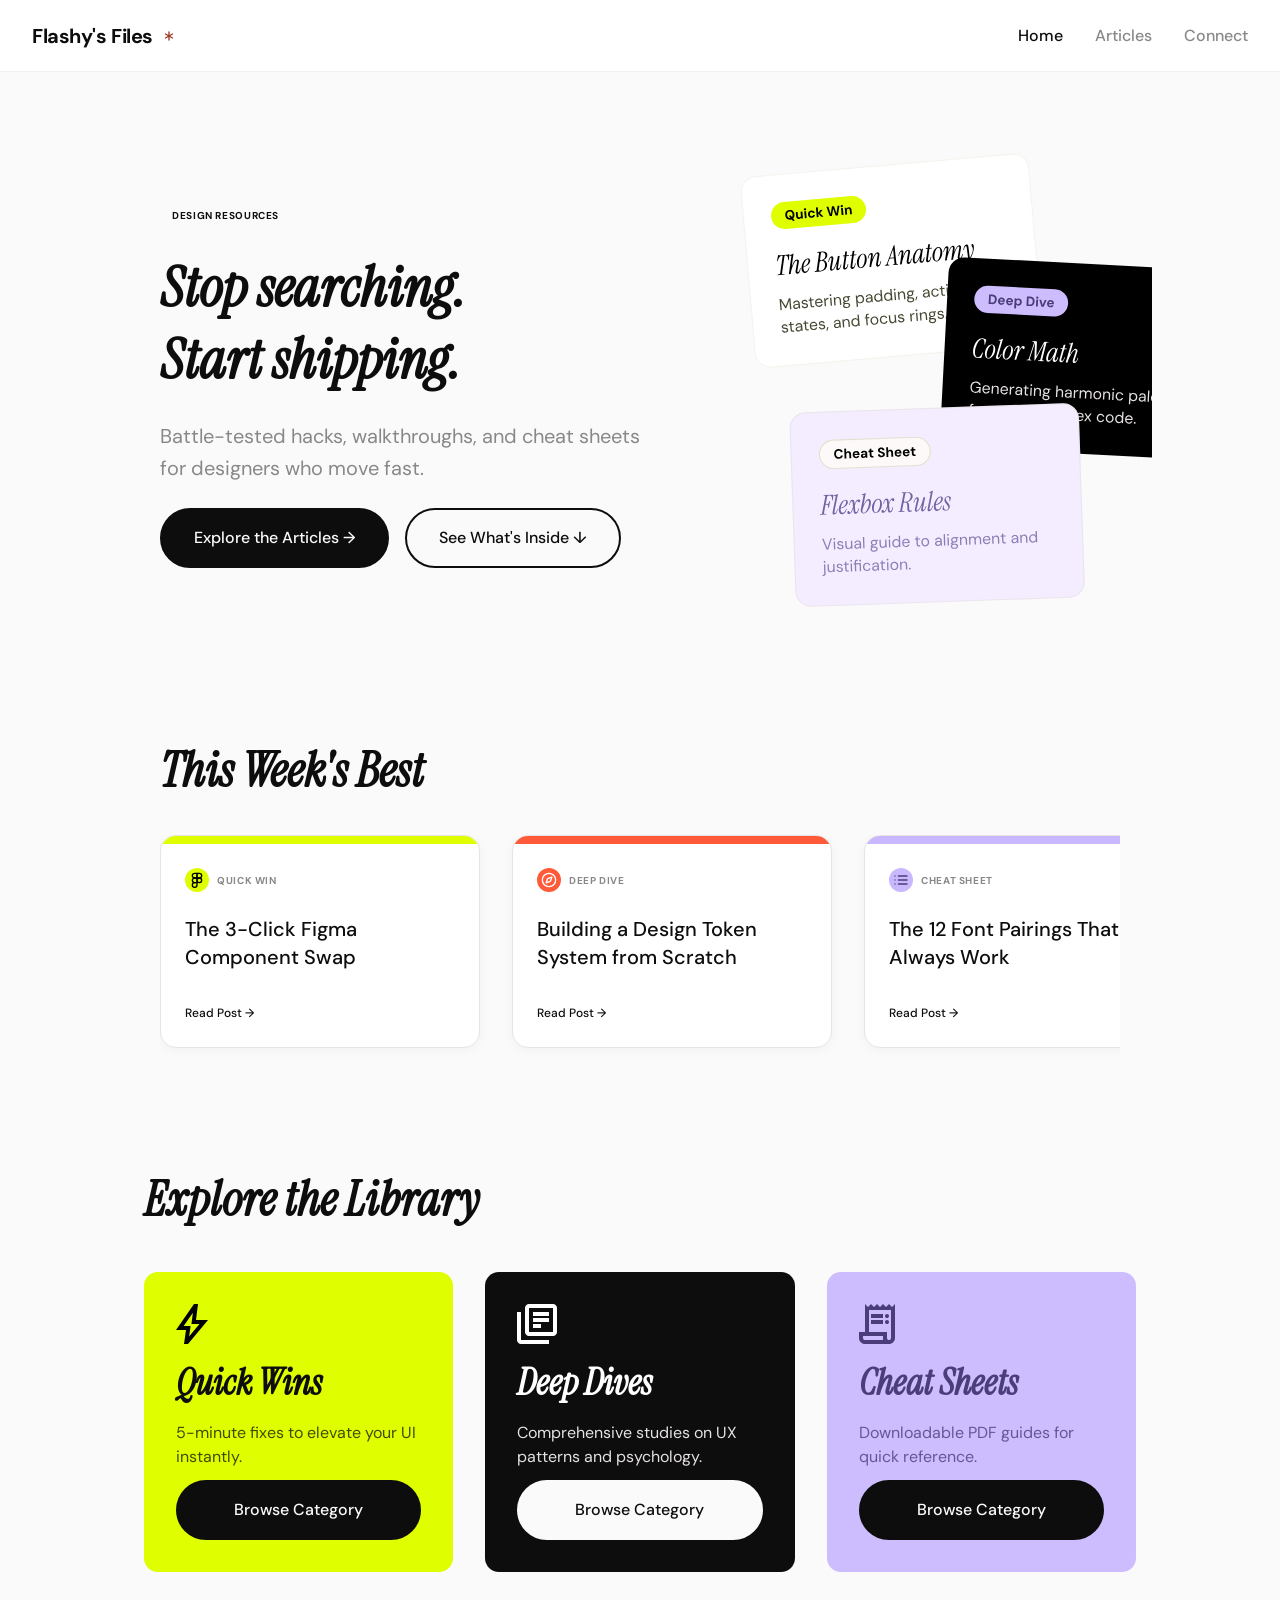
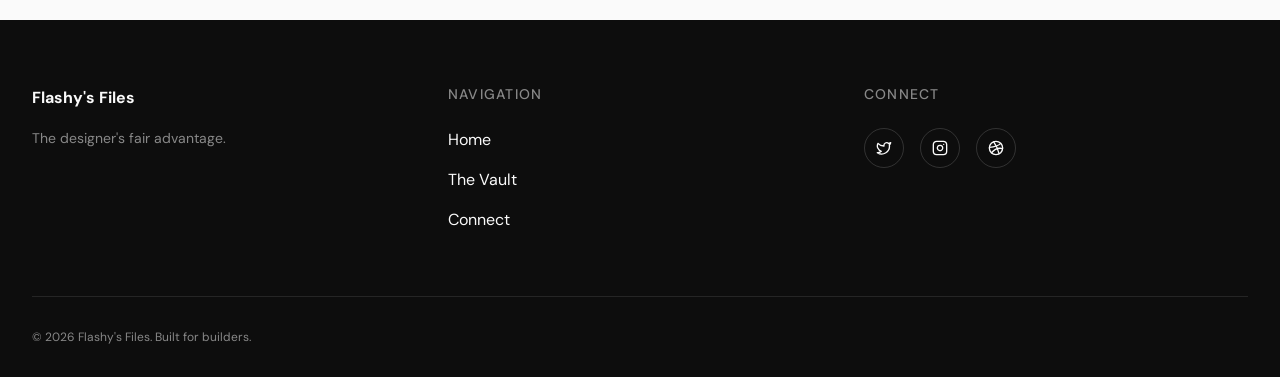
==== commit 0721e767: "Narrator: no it wasn't" ====
--- a/index.html
+++ b/index.html
@@ -1,11 +1,12 @@
 <!DOCTYPE html>
 <html lang="en-GB">
 <head>
-    <meta charset="UTF-8">
-    <meta name="viewport" content="width=device-width, initial-scale=1.0">
-    <title>Flashy's Files</title>
-    <link rel="stylesheet" href="../assets/css/styles.min.css">
-</head>  <body>
+  <meta charset="UTF-8" />
+  <meta name="viewport" content="width=device-width, initial-scale=1.0" />
+  <title>Flashy's Files</title>
+  <link rel="stylesheet" href="../assets/css/styles.min.css" />
+</head>
+  <body>
 <header class="site-header">
 <nav class="site-nav">
   <a href="../index.html" class="nav-logo">
@@ -41,6 +42,11 @@
       />
     </svg>
   </a>
+  <button class="nav-toggle" aria-label="Toggle navigation" aria-expanded="false">
+    <span></span>
+    <span></span>
+    <span></span>
+  </button>
   <ul class="nav-links">
     <li><a href="../index.html" class="nav-link nav-link--active">Home</a></li>
     <li><a href="../articles.html" class="nav-link">Articles</a></li>
@@ -60,7 +66,9 @@
             who move fast.
           </p>
           <div class="hero-ctas">
-            <a href="/sobre.html" class="btn btn-dark secondary">Explore The Vault →</a>
+            <a href="/articles.html" class="btn btn-dark secondary"
+              >Explore the Articles →</a
+            >
             <a href="#this-weeks-best" class="btn btn-outline"
               >See What's Inside ↓</a
             >
@@ -137,7 +145,9 @@
                 <span class="card-label">Quick Win</span>
               </div>
               <h3>The 3-Click Figma Component Swap</h3>
-              <a href="articles/3-clickFigmaComponent.html" class="card-link">Read Post →</a>
+              <a href="articles/3-clickFigmaComponent.html" class="card-link"
+                >Read Post →</a
+              >
             </div>
           </article>
 
@@ -173,7 +183,9 @@
                 <span class="card-label">Deep Dive</span>
               </div>
               <h3>Building a Design Token System from Scratch</h3>
-              <a href="articles/building-design-system.html" class="card-link">Read Post →</a>
+              <a href="articles/building-design-system.html" class="card-link"
+                >Read Post →</a
+              >
             </div>
           </article>
 
@@ -237,7 +249,9 @@
                 <span class="card-label">Cheat Sheet</span>
               </div>
               <h3>The 12 Font Pairings That Always Work</h3>
-              <a href="articles/12-fontPairings.html" class="card-link">Read Post →</a>
+              <a href="articles/12-fontPairings.html" class="card-link"
+                >Read Post →</a
+              >
             </div>
           </article>
         </div>
@@ -262,7 +276,7 @@
             </svg>
             <h3>Quick Wins</h3>
             <p>5-minute fixes to elevate your UI instantly.</p>
-            <a href="#" class="btn btn-dark ">Browse Category</a>
+            <a href="#" class="btn btn-dark">Browse Category</a>
           </div>
           <div class="category-card category-dark">
             <svg
@@ -296,7 +310,7 @@
             </svg>
             <h3>Cheat Sheets</h3>
             <p>Downloadable PDF guides for quick reference.</p>
-            <a href="#" class="btn btn-dark ">Browse Category</a>
+            <a href="#" class="btn btn-dark">Browse Category</a>
           </div>
         </div>
       </section>
--- a/assets/css/styles.min.css
+++ b/assets/css/styles.min.css
@@ -1 +1 @@
-@import url("https://fonts.googleapis.com/css2?family=DM+Sans:ital,opsz,wght@0,9..40,100..1000;1,9..40,100..1000&family=Instrument+Serif:ital@0;1&display=swap");:root{--icon-width-sm:1rem;--icon-width-md:2rem;--icon-width-lg:4rem;--icon-width-xl:8rem;--icon-height-sm:1rem;--icon-height-md:2rem;--icon-height-lg:4rem;--icon-height-xl:8rem;--grid-gutter:1rem;--grid-margin-100:1rem;--grid-margin-200:2rem;--grid-margin-300:4rem;--grid-columns-mobile:4;--grid-columns-tablet:8;--grid-columns-desktop:12;--radius-sm:4px;--radius-md:8px;--radius-lg:16px;--radius-xl:24px;--radius-pill:9999px;--spacing-0:0;--spacing-2:0.125rem;--spacing-4:0.25rem;--spacing-8:0.5rem;--spacing-12:0.75rem;--spacing-16:1rem;--spacing-20:1.25rem;--spacing-24:1.5rem;--spacing-32:2rem;--spacing-40:2.5rem;--spacing-48:3rem;--spacing-64:4rem;--spacing-80:5rem;--spacing-128:8rem;--spacing-160:10rem;--font-serif:"Instrument Serif",serif;--font-sans:"DM Sans",sans-serif;--font-weight-light:300;--font-weight-regular:400;--font-weight-semibold:600;--font-weight-bold:700;--font-size-100:0.75rem;--font-size-200:1rem;--font-size-300:1.25rem;--font-size-400:1.5rem;--font-size-500:2.5rem;--font-size-550:3.5rem;--font-size-600:4rem;--font-size-650:5rem;--font-size-700:6rem;--line-height-100:0.75rem;--line-height-200:1rem;--line-height-300:1.25rem;--line-height-400:1.5rem;--line-height-500:1.75rem;--line-height-600:2rem;--line-height-700:3rem;--line-height-800:4.5rem;--letter-spacing-100:0.0625em;--letter-spacing-200:0.125em;--letter-spacing-300:0.1875em;--letter-spacing-400:0.25em;--letter-spacing-500:0.3125em;--color-violet-0:#fcfcfd;--color-violet-100:#f5f2ff;--color-violet-200:#ebe5ff;--color-violet-300:#e1d7ff;--color-violet-400:#d7caff;--color-violet-500:#cdbdff;--color-violet-600:#a497cc;--color-violet-700:#7b7199;--color-violet-800:#524c66;--color-violet-900:#292633;--color-violet-1000:#211e29;--color-orange-100:#ffded8;--color-orange-200:#ffbdb0;--color-orange-300:#ff9d89;--color-orange-400:#ff7c61;--color-orange-500:#ff5b3a;--color-orange-600:#cc492e;--color-orange-700:#993723;--color-orange-800:#662417;--color-orange-900:#33120c;--color-lime-100:#f9ffcc;--color-lime-200:#f2ff99;--color-lime-300:#ecfe66;--color-lime-400:#e5fe33;--color-lime-500:#dffe00;--color-lime-600:#b2cb00;--color-lime-700:#869800;--color-lime-800:#596600;--color-lime-900:#2d3300}@media (prefers-color-scheme:ligpht){:root{--color-violet-0:#211e29;--color-violet-100:#292633;--color-violet-200:#524c66;--color-violet-300:#7b7199;--color-violet-400:#a497cc;--color-violet-500:#cdbdff;--color-violet-600:#d7caff;--color-violet-700:#e1d7ff;--color-violet-800:#ebe5ff;--color-violet-900:#f5f2ff;--color-violet-1000:#fcfcfd;--color-orange-100:#33120c;--color-orange-200:#662417;--color-orange-300:#993723;--color-orange-400:#cc492e;--color-orange-500:#ff5b3a;--color-orange-600:#ff7c61;--color-orange-700:#ff7c61;--color-orange-800:#ffbdb0;--color-orange-900:#ffded8;--color-lime-100:#2d3300;--color-lime-200:#596600;--color-lime-300:#869800;--color-lime-400:#b2cb00;--color-lime-500:#b2cb00;--color-lime-600:#e5fe33;--color-lime-700:#ecfe66;--color-lime-800:#f2ff99;--color-lime-900:#f9ffcc}}[data-theme=dark]{--color-violet-0:#211e29;--color-violet-100:#292633;--color-violet-200:#524c66;--color-violet-300:#7b7199;--color-violet-400:#a497cc;--color-violet-500:#cdbdff;--color-violet-600:#d7caff;--color-violet-700:#e1d7ff;--color-violet-800:#ebe5ff;--color-violet-900:#f5f2ff;--color-violet-1000:#fcfcfd;--color-orange-100:#33120c;--color-orange-200:#662417;--color-orange-300:#993723;--color-orange-400:#cc492e;--color-orange-500:#ff5b3a;--color-orange-600:#ff7c61;--color-orange-700:#ff7c61;--color-orange-800:#ffbdb0;--color-orange-900:#ffded8;--color-lime-100:#2d3300;--color-lime-200:#596600;--color-lime-300:#869800;--color-lime-400:#b2cb00;--color-lime-500:#b2cb00;--color-lime-600:#e5fe33;--color-lime-700:#ecfe66;--color-lime-800:#f2ff99;--color-lime-900:#f9ffcc}[data-theme=light]{--color-violet-0:#fcfcfd;--color-violet-100:#f5f2ff;--color-violet-200:#ebe5ff;--color-violet-300:#e1d7ff;--color-violet-400:#d7caff;--color-violet-500:#cdbdff;--color-violet-600:#a497cc;--color-violet-700:#7b7199;--color-violet-800:#524c66;--color-violet-900:#292633;--color-violet-1000:#211e29;--color-orange-100:#ffded8;--color-orange-200:#ffbdb0;--color-orange-300:#ff9d89;--color-orange-400:#ff7c61;--color-orange-500:#ff5b3a;--color-orange-600:#cc492e;--color-orange-700:#993723;--color-orange-800:#662417;--color-orange-900:#33120c;--color-lime-100:#f9ffcc;--color-lime-200:#f2ff99;--color-lime-300:#ecfe66;--color-lime-400:#e5fe33;--color-lime-500:#dffe00;--color-lime-600:#b2cb00;--color-lime-700:#869800;--color-lime-800:#596600;--color-lime-900:#2d3300}html{scroll-behavior:smooth;scroll-padding-top:200px}*{margin:0;padding:0;-webkit-box-sizing:border-box;box-sizing:border-box}main{padding:0 var(--spacing-128);margin:0 auto}.site-header{background-color:#fff;border-bottom:1px solid #f0f0f0;position:sticky;top:0;z-index:100}.site-nav{display:-webkit-box;display:-ms-flexbox;display:flex;-webkit-box-align:center;-ms-flex-align:center;align-items:center;-webkit-box-pack:justify;-ms-flex-pack:justify;justify-content:space-between;height:71px;padding:0 var(--spacing-32);max-width:1280px;margin:0 auto}.nav-logo{display:-webkit-box;display:-ms-flexbox;display:flex;-webkit-box-align:center;-ms-flex-align:center;align-items:center;gap:var(--spacing-8);font-family:"DM Sans",sans-serif;font-weight:700;font-size:var(--font-size-300);letter-spacing:-0.45px;color:#0d0d0d;text-decoration:none;white-space:nowrap}.nav-links{display:-webkit-box;display:-ms-flexbox;display:flex;-webkit-box-align:center;-ms-flex-align:center;align-items:center;gap:var(--spacing-32);list-style:none;margin:0;padding:0}.nav-link{font-family:"DM Sans",sans-serif;font-weight:500;font-size:var(--font-size-200);color:#888;text-decoration:none;-webkit-transition:color 0.15s ease;transition:color 0.15s ease}.nav-link:hover{color:#0d0d0d}.nav-link--active{color:#0d0d0d}.btn-nav{display:-webkit-inline-box;display:-ms-inline-flexbox;display:inline-flex;-webkit-box-align:center;-ms-flex-align:center;align-items:center;padding:var(--spacing-12) var(--spacing-24);min-height:var(--spacing-40);background-color:#0d0d0d;color:#fff;font-family:"DM Sans",sans-serif;font-weight:500;font-size:var(--font-size-100);border-radius:var(--radius-pill);text-decoration:none;white-space:nowrap;-webkit-transition:opacity 0.15s ease;transition:opacity 0.15s ease}.btn-nav:hover{opacity:0.85}body{font-family:var(--font-sans);background-color:#fafafa;color:#0d0d0d}.hero-image img{width:500px;height:auto}.tag{display:-webkit-inline-box;display:-ms-inline-flexbox;display:inline-flex;-webkit-box-align:center;-ms-flex-align:center;align-items:center;gap:var(--spacing-4);padding:var(--spacing-4) var(--spacing-12);border-radius:var(--radius-pill);font-family:var(--font-sans);font-weight:var(--font-weight-bold);font-size:0.625rem;line-height:var(--line-height-200);letter-spacing:var(--letter-spacing-100);width:-webkit-fit-content;width:-moz-fit-content;width:fit-content;text-transform:uppercase;white-space:nowrap}.tag-yellow{background-color:var(--color-lime-500);color:#0d0d0d}.tag-red{background-color:var(--color-orange-500);color:#fff}.tag-purple{background-color:var(--color-violet-500);color:#4b3d7a}.btn{display:-webkit-inline-box;display:-ms-inline-flexbox;display:inline-flex;-webkit-box-align:center;-ms-flex-align:center;align-items:center;-webkit-box-pack:center;-ms-flex-pack:center;justify-content:center;padding:var(--spacing-16) var(--spacing-32);border-radius:var(--radius-pill);font-family:var(--font-sans);font-weight:500;font-size:var(--font-size-200);line-height:var(--line-height-400);text-decoration:none;white-space:nowrap;cursor:pointer;border:2px solid transparent;-webkit-transition:opacity 0.15s ease;transition:opacity 0.15s ease}.btn:hover{opacity:0.85}.btn-dark{background-color:#0d0d0d;color:#fafafa;border-color:#0d0d0d}.btn-outline{background-color:transparent;color:#0d0d0d;border-color:#0d0d0d}.btn-light{background-color:#fafafa;color:#0d0d0d;border-color:#fafafa}.hero{display:-webkit-box;display:-ms-flexbox;display:flex;-webkit-box-align:center;-ms-flex-align:center;align-items:center;padding:var(--spacing-80) var(--spacing-32);gap:var(--spacing-32);overflow:hidden}.hero-content{display:-webkit-box;display:-ms-flexbox;display:flex;-webkit-box-orient:vertical;-webkit-box-direction:normal;-ms-flex-direction:column;flex-direction:column;-webkit-box-align:start;-ms-flex-align:start;align-items:flex-start;gap:var(--spacing-24);-webkit-box-flex:0;-ms-flex:0 0 57%;flex:0 0 57%;max-width:883px}.hero-content h1{font-family:var(--font-serif);font-style:italic;font-size:var(--font-size-550);line-height:var(--line-height-800);color:#0d0d0d;margin:0}.hero-content p{font-family:var(--font-sans);font-size:var(--font-size-300);font-weight:var(--font-weight-regular);line-height:var(--line-height-600);color:#888;max-width:500px;margin:0}.hero-ctas{display:-webkit-box;display:-ms-flexbox;display:flex;-webkit-box-align:center;-ms-flex-align:center;align-items:center;gap:var(--spacing-16)}.hero-visual{-webkit-box-flex:1;-ms-flex:1;flex:1;position:relative;height:467px;min-width:0}.floating-cards{position:relative;width:100%;height:100%}.float-card{position:absolute;width:256px;border-radius:14px;padding:var(--spacing-24);display:-webkit-box;display:-ms-flexbox;display:flex;-webkit-box-orient:vertical;-webkit-box-direction:normal;-ms-flex-direction:column;flex-direction:column;gap:var(--spacing-8)}.float-card--white{background-color:#fff;border:1px solid rgba(198,201,171,0.2);top:29px;left:33px;-webkit-transform:rotate(-5deg);transform:rotate(-5deg)}.float-card--dark{background-color:#0d0d0d;top:121px;right:36px;-webkit-transform:rotate(3deg);transform:rotate(3deg)}.float-card--purple{background-color:#f4ecff;border:1px solid rgba(198,201,171,0.2);bottom:36px;left:77px;-webkit-transform:rotate(-2deg);transform:rotate(-2deg)}.float-card .card-tag{display:-webkit-inline-box;display:-ms-inline-flexbox;display:inline-flex;-webkit-box-align:center;-ms-flex-align:center;align-items:center;padding:var(--spacing-4) var(--spacing-12);border-radius:var(--radius-pill);font-family:var(--font-sans);font-size:var(--font-size-100);font-weight:var(--font-weight-regular);line-height:var(--line-height-200);width:-webkit-fit-content;width:-moz-fit-content;width:fit-content}.float-card .card-tag--lime{background-color:var(--color-lime-500);color:#0d0d0d}.float-card .card-tag--purple{background-color:var(--color-violet-500);color:#4b3d7a}.float-card .card-tag--light{background-color:#fcf9f8;border:1px solid rgba(198,201,171,0.5);color:#0d0d0d}.float-card h3{font-family:var(--font-serif);font-style:italic;font-size:var(--font-size-400);line-height:var(--line-height-600);margin:var(--spacing-8) 0 0}.float-card--white h3{color:#0d0d0d}.float-card--dark h3{color:#fff}.float-card--purple h3{color:#7263a3}.float-card p{font-family:var(--font-sans);font-size:var(--font-size-100);line-height:1.428;margin:0}.float-card--white p{color:#454932}.float-card--dark p{color:#e5e2e1}.float-card--purple p{color:rgba(114,99,163,0.8)}.this-weeks-best{display:-webkit-box;display:-ms-flexbox;display:flex;-webkit-box-orient:vertical;-webkit-box-direction:normal;-ms-flex-direction:column;flex-direction:column;gap:var(--spacing-40);padding:var(--spacing-48) var(--spacing-32);background-color:#fafafa}.this-weeks-best h2{font-family:var(--font-serif);font-style:italic;font-size:3rem;line-height:var(--line-height-700);color:#0d0d0d}.cards-row{display:-webkit-box;display:-ms-flexbox;display:flex;gap:var(--spacing-32);overflow-x:auto;padding-bottom:var(--spacing-32)}.card{-webkit-box-flex:0;-ms-flex:0 0 320px;flex:0 0 320px;background-color:#fff;border:1px solid #e5e5e5;border-radius:var(--radius-lg);-webkit-box-shadow:0 2px 12px rgba(0,0,0,0.04);box-shadow:0 2px 12px rgba(0,0,0,0.04);overflow:hidden;display:-webkit-box;display:-ms-flexbox;display:flex;-webkit-box-orient:vertical;-webkit-box-direction:normal;-ms-flex-direction:column;flex-direction:column}.card-stripe{height:var(--spacing-8);width:100%;-ms-flex-negative:0;flex-shrink:0}.card-stripe--lime{background-color:var(--color-lime-500)}.card-stripe--red{background-color:var(--color-orange-500)}.card-stripe--purple{background-color:#c9b8ff}.card-body{padding:var(--spacing-24);display:-webkit-box;display:-ms-flexbox;display:flex;-webkit-box-orient:vertical;-webkit-box-direction:normal;-ms-flex-direction:column;flex-direction:column;gap:var(--spacing-8);-webkit-box-flex:1;-ms-flex:1;flex:1}.card-category{display:-webkit-box;display:-ms-flexbox;display:flex;-webkit-box-align:center;-ms-flex-align:center;align-items:center;gap:var(--spacing-8)}.card-icon{display:-webkit-inline-box;display:-ms-inline-flexbox;display:inline-flex;-webkit-box-align:center;-ms-flex-align:center;align-items:center;-webkit-box-pack:center;-ms-flex-pack:center;justify-content:center;width:var(--spacing-24);height:var(--spacing-24);border-radius:var(--radius-pill);-ms-flex-negative:0;flex-shrink:0}.card-icon--lime{background-color:var(--color-lime-500)}.card-icon--red{background-color:var(--color-orange-500)}.card-icon--purple{background-color:#c9b8ff}.card-icon svg{width:var(--spacing-16);height:var(--spacing-16)}.card-label{font-family:var(--font-sans);font-weight:var(--font-weight-bold);font-size:0.625rem;letter-spacing:var(--letter-spacing-100);text-transform:uppercase;color:#888}.card h3{font-family:var(--font-sans);font-weight:500;font-size:var(--font-size-300);line-height:1.375;color:#0d0d0d;margin:var(--spacing-16) 0 0}.card-link{display:-webkit-inline-box;display:-ms-inline-flexbox;display:inline-flex;-webkit-box-align:center;-ms-flex-align:center;align-items:center;gap:var(--spacing-4);font-family:var(--font-sans);font-weight:500;font-size:var(--font-size-100);line-height:var(--line-height-300);color:#0d0d0d;text-decoration:none;margin-top:auto;padding-top:var(--spacing-24)}.card-link:hover{opacity:0.7}.explore-library{display:-webkit-box;display:-ms-flexbox;display:flex;-webkit-box-orient:vertical;-webkit-box-direction:normal;-ms-flex-direction:column;flex-direction:column;gap:var(--spacing-48);padding:var(--spacing-48) var(--spacing-16);background-color:#fafafa}.explore-library h2{font-family:var(--font-serif);font-style:italic;font-size:3rem;line-height:var(--line-height-700);color:#0d0d0d}.category-grid{display:-ms-grid;display:grid;-ms-grid-columns:1fr var(--spacing-32) 1fr var(--spacing-32) 1fr;grid-template-columns:repeat(3,1fr);gap:var(--spacing-32)}.category-card{display:-webkit-box;display:-ms-flexbox;display:flex;-webkit-box-orient:vertical;-webkit-box-direction:normal;-ms-flex-direction:column;flex-direction:column;-webkit-box-pack:justify;-ms-flex-pack:justify;justify-content:space-between;min-height:300px;padding:var(--spacing-32);border-radius:14px}.category-card .card-icon-lg{width:var(--icon-width-md);height:var(--icon-height-md);-ms-flex-negative:0;flex-shrink:0}.category-card h3{font-family:var(--font-serif);font-style:italic;font-size:2.25rem;line-height:var(--font-size-500);margin:var(--spacing-8) 0 0}.category-card p{font-family:var(--font-sans);font-size:var(--font-size-200);font-weight:var(--font-weight-regular);line-height:var(--line-height-400);margin:var(--spacing-8) 0 0}.btn-category{display:-webkit-inline-box;display:-ms-inline-flexbox;display:inline-flex;-webkit-box-align:center;-ms-flex-align:center;align-items:center;-webkit-box-pack:center;-ms-flex-pack:center;justify-content:center;margin-top:var(--spacing-32);padding:var(--spacing-8) var(--spacing-24);border-radius:var(--radius-pill);font-family:var(--font-sans);font-weight:var(--font-weight-regular);font-size:0.875rem;line-height:var(--line-height-300);text-decoration:none;width:-webkit-fit-content;width:-moz-fit-content;width:fit-content;-webkit-transition:opacity 0.15s ease;transition:opacity 0.15s ease}.btn-category:hover{opacity:0.85}.category-yellow{background-color:var(--color-lime-500)}.category-yellow h3{color:#0d0d0d}.category-yellow p{color:#414c00}.category-yellow .btn-category{background-color:#0d0d0d;color:#fff}.category-dark{background-color:#0d0d0d}.category-dark h3{color:#fff}.category-dark p{color:#e5e2e1}.category-dark .btn-category{background-color:#fcf9f8;color:#0d0d0d}.category-purple{background-color:var(--color-violet-500)}.category-purple h3{color:#4b3d7a}.category-purple p{color:rgba(75,61,122,0.8)}.category-purple .btn-category{background-color:#0d0d0d;color:#fff}.site-footer{background-color:#0d0d0d;padding:var(--spacing-64) var(--spacing-32) 0}.footer-inner{display:-ms-grid;display:grid;-ms-grid-columns:1fr var(--spacing-32) 1fr var(--spacing-32) 1fr;grid-template-columns:1fr 1fr 1fr;gap:var(--spacing-32);padding-bottom:var(--spacing-64);border-bottom:1px solid rgba(136,136,136,0.2)}.footer-logo{font-family:var(--font-sans);font-weight:var(--font-weight-bold);font-size:var(--font-size-200);line-height:var(--line-height-500);color:#fafafa}.footer-tagline{font-family:var(--font-sans);font-size:0.875rem;font-weight:var(--font-weight-regular);line-height:var(--line-height-300);color:#888;margin-top:var(--spacing-16)}.footer-heading{font-family:var(--font-sans);font-weight:500;font-size:0.875rem;line-height:var(--line-height-300);letter-spacing:0.0875em;text-transform:uppercase;color:#888;margin-bottom:var(--spacing-24)}.footer-nav ul{list-style:none;padding:0;margin:0;display:-webkit-box;display:-ms-flexbox;display:flex;-webkit-box-orient:vertical;-webkit-box-direction:normal;-ms-flex-direction:column;flex-direction:column;gap:var(--spacing-16)}.footer-nav a{font-family:var(--font-sans);font-size:var(--font-size-200);font-weight:var(--font-weight-regular);line-height:var(--line-height-400);color:#fafafa;text-decoration:none;-webkit-transition:color 0.15s ease;transition:color 0.15s ease}.footer-nav a:hover{color:#888}.footer-connect{display:-webkit-box;display:-ms-flexbox;display:flex;-webkit-box-orient:vertical;-webkit-box-direction:normal;-ms-flex-direction:column;flex-direction:column}.social-icons{display:-webkit-box;display:-ms-flexbox;display:flex;gap:var(--spacing-16)}.social-icons a{display:-webkit-inline-box;display:-ms-inline-flexbox;display:inline-flex;-webkit-box-align:center;-ms-flex-align:center;align-items:center;-webkit-box-pack:center;-ms-flex-pack:center;justify-content:center;width:var(--spacing-40);height:var(--spacing-40);border-radius:var(--radius-pill);border:1px solid rgba(136,136,136,0.3);color:#fafafa;text-decoration:none;-ms-flex-negative:0;flex-shrink:0;-webkit-transition:border-color 0.15s ease;transition:border-color 0.15s ease}.social-icons a:hover{border-color:rgba(136,136,136,0.7)}.social-icons svg{width:var(--icon-width-sm);height:var(--icon-height-sm)}.footer-copy{font-family:var(--font-sans);font-size:var(--font-size-100);font-weight:var(--font-weight-regular);line-height:var(--line-height-200);color:#888;padding:var(--spacing-32) 0}.articles-page{padding:0}.articles-page section{padding-left:var(--spacing-160);padding-right:var(--spacing-160)}.articles-hero{background-color:#0d0d0d;border-top:1px solid rgba(255,255,255,0.1);display:-webkit-box;display:-ms-flexbox;display:flex;-webkit-box-orient:vertical;-webkit-box-direction:normal;-ms-flex-direction:column;flex-direction:column;gap:var(--spacing-16);padding:var(--spacing-80) var(--spacing-32) var(--spacing-64)}.articles-hero .tag{background-color:var(--color-lime-500);color:#0d0d0d}.articles-hero h1{font-family:var(--font-serif);font-style:italic;font-size:var(--font-size-600);line-height:1.25;color:#fff;margin:0}.articles-hero p{font-family:var(--font-sans);font-weight:var(--font-weight-regular);font-size:var(--font-size-300);line-height:var(--line-height-500);color:rgba(255,255,255,0.9);margin:0}.articles-filter{position:sticky;top:71px;z-index:90;background-color:rgba(250,250,250,0.9);backdrop-filter:blur(8px);border-bottom:1px solid #e5e5e5;display:-webkit-box;display:-ms-flexbox;display:flex;-webkit-box-align:center;-ms-flex-align:center;align-items:center;-webkit-box-pack:justify;-ms-flex-pack:justify;justify-content:space-between;gap:var(--spacing-16);padding:var(--spacing-16) var(--spacing-32);height:71px}.search-bar{position:relative;-webkit-box-flex:1;-ms-flex:1;flex:1;max-width:400px}.search-bar:before{content:"";position:absolute;left:var(--spacing-12);top:50%;-webkit-transform:translateY(-50%);transform:translateY(-50%);width:var(--icon-width-sm);height:var(--icon-height-sm);background-image:url("data:image/svg+xml,%3Csvg xmlns='http://www.w3.org/2000/svg' width='16' height='16' fill='none' viewBox='0 0 16 16'%3E%3Ccircle cx='7' cy='7' r='4.5' stroke='%23888' stroke-width='1.5'/%3E%3Cpath stroke='%23888' stroke-linecap='round' stroke-width='1.5' d='m10.5 10.5 2.5 2.5'/%3E%3C/svg%3E");background-repeat:no-repeat;background-size:contain;pointer-events:none}.search-bar input{width:100%;height:38px;padding:var(--spacing-8) var(--spacing-16) var(--spacing-8) var(--spacing-40);background-color:rgba(136,136,136,0.05);border:1px solid #e5e5e5;border-radius:var(--radius-md);font-family:var(--font-sans);font-size:0.875rem;color:#0d0d0d;outline:none;-webkit-transition:border-color 0.15s ease;transition:border-color 0.15s ease}.search-bar input::-webkit-input-placeholder{color:rgba(13,13,13,0.5)}.search-bar input::-moz-placeholder{color:rgba(13,13,13,0.5)}.search-bar input:-ms-input-placeholder{color:rgba(13,13,13,0.5)}.search-bar input::-ms-input-placeholder{color:rgba(13,13,13,0.5)}.search-bar input::placeholder{color:rgba(13,13,13,0.5)}.search-bar input:focus{border-color:#0d0d0d}.filter-tabs{display:-webkit-box;display:-ms-flexbox;display:flex;-webkit-box-align:center;-ms-flex-align:center;align-items:center;gap:var(--spacing-8)}.filter-tabs button{height:37px;padding:0 var(--spacing-16);border-radius:var(--radius-pill);font-family:var(--font-sans);font-weight:500;font-size:0.8125rem;line-height:1;cursor:pointer;-webkit-transition:background-color 0.15s ease,color 0.15s ease,border-color 0.15s ease;transition:background-color 0.15s ease,color 0.15s ease,border-color 0.15s ease;white-space:nowrap;background-color:transparent;color:#888;border:1px solid #e5e5e5}.filter-tabs button:hover{border-color:#0d0d0d;color:#0d0d0d}.filter-tabs button.active{background-color:#0d0d0d;color:#fafafa;border-color:#0d0d0d;-webkit-box-shadow:0 4px 3px rgba(0,0,0,0.1),0 2px 2px rgba(0,0,0,0.1);box-shadow:0 4px 3px rgba(0,0,0,0.1),0 2px 2px rgba(0,0,0,0.1)}.articles-grid{display:-ms-grid;display:grid;-ms-grid-columns:1fr var(--spacing-32) 1fr var(--spacing-32) 1fr;grid-template-columns:repeat(3,1fr);gap:var(--spacing-32);padding:var(--spacing-64) var(--spacing-32)}.article-card{background-color:#fff;border:1px solid #e5e5e5;border-radius:var(--radius-lg);-webkit-box-shadow:0 2px 12px rgba(0,0,0,0.04);box-shadow:0 2px 12px rgba(0,0,0,0.04);overflow:hidden;display:-webkit-box;display:-ms-flexbox;display:flex;-webkit-box-orient:vertical;-webkit-box-direction:normal;-ms-flex-direction:column;flex-direction:column;padding:var(--spacing-32);padding-top:calc(var(--spacing-32) + 10px);position:relative}.article-card:before{content:"";position:absolute;top:0;left:0;right:0;height:10px}.article-card:has(.tag-yellow):before{background-color:var(--color-lime-500)}.article-card:has(.tag-red):before{background-color:var(--color-orange-500)}.article-card:has(.tag-purple):before{background-color:#c9b8ff}.article-card h3{font-family:var(--font-sans);font-weight:var(--font-weight-semibold);font-size:var(--font-size-300);line-height:1.375;color:#0d0d0d;margin:var(--spacing-16) 0 var(--spacing-8)}.article-card>p{font-family:var(--font-sans);font-weight:var(--font-weight-regular);font-size:0.9375rem;line-height:1.625;color:#888;-webkit-box-flex:1;-ms-flex:1;flex:1;margin:0}.card-meta{display:-webkit-box;display:-ms-flexbox;display:flex;-webkit-box-align:center;-ms-flex-align:center;align-items:center;-webkit-box-pack:justify;-ms-flex-pack:justify;justify-content:space-between;padding-top:var(--spacing-24);margin-top:var(--spacing-24)}.card-meta span{font-family:var(--font-sans);font-weight:500;font-size:0.875rem;line-height:var(--line-height-300);color:#888}.card-meta a{display:-webkit-inline-box;display:-ms-inline-flexbox;display:inline-flex;-webkit-box-align:center;-ms-flex-align:center;align-items:center;gap:var(--spacing-4);font-family:var(--font-sans);font-weight:500;font-size:0.875rem;line-height:var(--line-height-300);color:#0d0d0d;text-decoration:none;-webkit-transition:opacity 0.15s ease;transition:opacity 0.15s ease}.card-meta a:hover{opacity:0.65}.load-more{display:-webkit-box;display:-ms-flexbox;display:flex;-webkit-box-pack:center;-ms-flex-pack:center;justify-content:center;padding:0 var(--spacing-32) var(--spacing-64)}main.article-page{padding:0;max-width:none;background-color:#fff}main.article-page.deep-dive:before{content:"";display:block;height:12px;background-color:var(--color-orange-500)}main.article-page.quick-win:before{content:"";display:block;height:12px;background-color:var(--color-lime-500)}main.article-page.cheat-sheet:before{content:"";display:block;height:12px;background-color:var(--color-violet-500)}.tag-red-light{background-color:rgba(255,91,58,0.1);color:var(--color-orange-500)}.tag-yellow-light{background-color:rgba(255,255,0,0.3)}.tag-violet-light{background-color:rgba(170,113,255,0.3)}.article-page>.article-author,.article-page>.breadcrumb,.article-page>h1{max-width:1200px;margin-left:auto;margin-right:auto;padding-left:var(--spacing-32);padding-right:var(--spacing-32)}.breadcrumb{display:-webkit-box;display:-ms-flexbox;display:flex;-webkit-box-align:center;-ms-flex-align:center;align-items:center;gap:var(--spacing-12);padding-top:var(--spacing-48)}.read-time-badge{display:-webkit-inline-box;display:-ms-inline-flexbox;display:inline-flex;-webkit-box-align:center;-ms-flex-align:center;align-items:center;padding:4px var(--spacing-12);background-color:rgba(136,136,136,0.1);border-radius:var(--radius-pill);font-family:var(--font-sans);font-weight:500;font-size:0.6875rem;letter-spacing:var(--letter-spacing-100);text-transform:uppercase;color:#888;white-space:nowrap}.article-page>h1{font-family:var(--font-serif);font-style:italic;font-size:3.25rem;line-height:1.1;color:#0d0d0d;margin:0 auto;padding-top:var(--spacing-24);padding-bottom:0}.article-author{display:-webkit-box;display:-ms-flexbox;display:flex;-webkit-box-align:center;-ms-flex-align:center;align-items:center;gap:var(--spacing-16);padding-top:var(--spacing-32);padding-bottom:var(--spacing-48)}.avatar{width:48px;height:48px;border-radius:var(--radius-pill);-o-object-fit:cover;object-fit:cover;-ms-flex-negative:0;flex-shrink:0;-webkit-box-shadow:0 0 0 2px rgba(255,91,58,0.2);box-shadow:0 0 0 2px rgba(255,91,58,0.2)}.article-author-info{display:-webkit-box;display:-ms-flexbox;display:flex;-webkit-box-orient:vertical;-webkit-box-direction:normal;-ms-flex-direction:column;flex-direction:column;gap:2px}.author-name{font-family:var(--font-sans);font-weight:var(--font-weight-semibold);font-size:0.9375rem;line-height:1.5;color:#0d0d0d;margin:0}.author-date{font-family:var(--font-sans);font-weight:500;font-size:0.8125rem;line-height:1.5;color:#888;margin:0}.article-layout{max-width:1200px;margin:0 auto;padding:0 var(--spacing-32) var(--spacing-80);display:-ms-grid;display:grid;-ms-grid-columns:minmax(0,1fr) var(--spacing-64) 400px;grid-template-columns:minmax(0,1fr) 400px;gap:var(--spacing-64);-webkit-box-align:start;-ms-flex-align:start;align-items:start}.article-content{display:-webkit-box;display:-ms-flexbox;display:flex;-webkit-box-orient:vertical;-webkit-box-direction:normal;-ms-flex-direction:column;flex-direction:column;gap:var(--spacing-32);min-width:0}.article-content .intro-quote{border-left:4px solid var(--color-orange-500);padding:var(--spacing-8) 0 var(--spacing-8) var(--spacing-24);margin:0;font-family:var(--font-sans);font-weight:500;font-size:1.375rem;line-height:1.625;color:#0d0d0d}.article-content h2{font-family:var(--font-sans);font-weight:500;font-size:var(--font-size-300);line-height:1.5;color:#0d0d0d;margin:var(--spacing-8) 0 0}.article-content p{font-family:var(--font-sans);font-weight:var(--font-weight-regular);font-size:var(--font-size-200);line-height:1.5;color:#0d0d0d;margin:0}.article-content p code{font-family:"Menlo","Courier New",monospace;font-size:0.9em;background-color:rgba(136,136,136,0.1);padding:1px var(--spacing-4);border-radius:var(--radius-sm)}.code-block{background-color:#0d0d0d;border:1px solid #0d0d0d;border-radius:var(--radius-md);overflow:hidden}.code-block-header{font-family:"Menlo","Courier New",monospace;font-size:0.75rem;font-weight:700;text-transform:uppercase;letter-spacing:0.075em;color:#888;padding:var(--spacing-16) var(--spacing-24) var(--spacing-12);border-bottom:1px solid #1a1a1a}.code-block{padding:var(--spacing-24);border-radius:var(--radius-lg);overflow-x:auto}.code-block code{font-family:"Menlo","Courier New",monospace;font-size:0.875rem;line-height:1.625;color:#c9b8ff;white-space:pre}.video-embed{position:relative;border-radius:var(--radius-lg);overflow:hidden;border:1px solid #e5e5e5;background-color:rgba(136,136,136,0.1);aspect-ratio:16/9}.video-embed img{width:100%;height:100%;-o-object-fit:cover;object-fit:cover;-webkit-filter:blur(2px);filter:blur(2px);-webkit-transform:scale(1.04);transform:scale(1.04)}.video-overlay{position:absolute;inset:0;background-color:rgba(13,13,13,0.05);display:-webkit-box;display:-ms-flexbox;display:flex;-webkit-box-align:center;-ms-flex-align:center;align-items:center;-webkit-box-pack:center;-ms-flex-pack:center;justify-content:center}.play-btn{width:80px;height:80px;background-color:rgba(250,250,250,0.9);border-radius:var(--radius-pill);display:-webkit-box;display:-ms-flexbox;display:flex;-webkit-box-align:center;-ms-flex-align:center;align-items:center;-webkit-box-pack:center;-ms-flex-pack:center;justify-content:center;font-size:1.5rem;color:#0d0d0d;-webkit-box-shadow:0 20px 25px rgba(0,0,0,0.1),0 8px 10px rgba(0,0,0,0.1);box-shadow:0 20px 25px rgba(0,0,0,0.1),0 8px 10px rgba(0,0,0,0.1);padding-left:4px}.video-duration{position:absolute;bottom:var(--spacing-16);left:var(--spacing-16);background-color:rgba(13,13,13,0.8);color:#fff;font-family:var(--font-sans);font-weight:500;font-size:0.75rem;letter-spacing:0.075em;text-transform:uppercase;padding:var(--spacing-4) var(--spacing-12);border-radius:var(--radius-md)}.article-content .pull-quote{border-left:4px solid var(--color-lime-500);padding:var(--spacing-8) 0 var(--spacing-8) var(--spacing-32);margin:0;font-family:var(--font-serif);font-style:italic;font-size:1.75rem;line-height:1.4;color:#0d0d0d}.article-tags{display:-webkit-box;display:-ms-flexbox;display:flex;-ms-flex-wrap:wrap;flex-wrap:wrap;gap:var(--spacing-8);padding:var(--spacing-8) 0}.article-tags span{display:-webkit-inline-box;display:-ms-inline-flexbox;display:inline-flex;-webkit-box-align:center;-ms-flex-align:center;align-items:center;padding:var(--spacing-8) var(--spacing-16);background-color:rgba(136,136,136,0.1);border-radius:var(--radius-pill);font-family:var(--font-sans);font-weight:500;font-size:0.8125rem;line-height:1;color:#888}.article-cta{background:radial-gradient(ellipse at center,rgba(255,255,255,0.05) 0%,transparent 70%),-webkit-gradient(linear,left top,right top,from(#0d0d0d),to(#0d0d0d));background:radial-gradient(ellipse at center,rgba(255,255,255,0.05) 0%,transparent 70%),linear-gradient(90deg,#0d0d0d 0%,#0d0d0d 100%);border-radius:var(--radius-xl);padding:var(--spacing-64) var(--spacing-32);display:-webkit-box;display:-ms-flexbox;display:flex;-webkit-box-orient:vertical;-webkit-box-direction:normal;-ms-flex-direction:column;flex-direction:column;-webkit-box-align:center;-ms-flex-align:center;align-items:center;gap:var(--spacing-16);text-align:center}.article-cta h3{font-family:var(--font-serif);font-style:italic;font-size:var(--font-size-500);line-height:1.2;color:#fff;margin:0}.article-cta p{font-family:var(--font-sans);font-weight:var(--font-weight-regular);font-size:1.125rem;line-height:var(--line-height-500);color:rgba(250,250,250,0.9);margin:0;max-width:400px}.article-cta .btn-light{font-weight:var(--font-weight-bold);font-size:0.8125rem;letter-spacing:var(--letter-spacing-100);text-transform:uppercase;padding:var(--spacing-16) var(--spacing-32);margin-top:var(--spacing-8)}.article-sidebar{position:sticky;top:calc(71px + var(--spacing-32));display:-webkit-box;display:-ms-flexbox;display:flex;-webkit-box-orient:vertical;-webkit-box-direction:normal;-ms-flex-direction:column;flex-direction:column;gap:var(--spacing-32)}.sidebar-widget{background-color:#f6f3f2;border:1px solid #c6c9ab;border-radius:14px;padding:25px;-webkit-box-shadow:0 1px 1px rgba(0,0,0,0.05);box-shadow:0 1px 1px rgba(0,0,0,0.05);display:-webkit-box;display:-ms-flexbox;display:flex;-webkit-box-orient:vertical;-webkit-box-direction:normal;-ms-flex-direction:column;flex-direction:column;gap:var(--spacing-4)}.sidebar-title{font-family:var(--font-serif);font-style:italic;font-size:2.5rem;line-height:1.1;color:#0d0d0d;margin:0 0 var(--spacing-4)}.sidebar-label{font-family:var(--font-sans);font-weight:var(--font-weight-regular);font-size:0.875rem;line-height:var(--line-height-300);color:#0d0d0d;margin:0}.sidebar-label--spaced{font-weight:var(--font-weight-bold);font-size:0.8125rem;letter-spacing:var(--letter-spacing-100);text-transform:uppercase;color:#888}.toc{display:-webkit-box;display:-ms-flexbox;display:flex;-webkit-box-orient:vertical;-webkit-box-direction:normal;-ms-flex-direction:column;flex-direction:column;gap:2px;margin-top:var(--spacing-16)}.toc-active{display:block;padding:var(--spacing-8) var(--spacing-16);border-radius:var(--radius-pill);background-color:var(--color-lime-500);font-family:var(--font-sans);font-weight:var(--font-weight-regular);font-size:var(--font-size-200);line-height:var(--line-height-400);text-decoration:none;color:#0d0d0d}.toc-link{display:-webkit-box;display:-ms-flexbox;display:flex;-webkit-box-align:center;-ms-flex-align:center;align-items:center;gap:var(--spacing-12);padding:var(--spacing-8) var(--spacing-16);border-radius:var(--radius-pill);font-family:var(--font-sans);font-weight:var(--font-weight-regular);font-size:var(--font-size-200);line-height:var(--line-height-400);color:#454932;text-decoration:none;-webkit-transition:background-color 0.15s ease;transition:background-color 0.15s ease}.toc-link:hover{background-color:rgba(223,254,0,0.4)}.sidebar-tip{background-color:var(--color-lime-500);border-radius:14px;padding:var(--spacing-24);display:-webkit-box;display:-ms-flexbox;display:flex;-webkit-box-orient:vertical;-webkit-box-direction:normal;-ms-flex-direction:column;flex-direction:column;gap:var(--spacing-12)}.sidebar-tip-label{display:-webkit-box;display:-ms-flexbox;display:flex;-webkit-box-align:center;-ms-flex-align:center;align-items:center;gap:var(--spacing-8);font-family:var(--font-sans);font-weight:var(--font-weight-regular);font-size:0.875rem;letter-spacing:0.0438em;text-transform:uppercase;color:#0d0d0d}.sidebar-tip p{font-family:var(--font-sans);font-weight:var(--font-weight-regular);font-size:0.875rem;line-height:var(--line-height-300);color:#0d0d0d;margin:0}.sidebar-related{display:-webkit-box;display:-ms-flexbox;display:flex;-webkit-box-orient:vertical;-webkit-box-direction:normal;-ms-flex-direction:column;flex-direction:column;gap:var(--spacing-16)}.related-card{display:-webkit-box;display:-ms-flexbox;display:flex;-webkit-box-orient:vertical;-webkit-box-direction:normal;-ms-flex-direction:column;flex-direction:column;gap:var(--spacing-8);padding:var(--spacing-20);background-color:#fff;border:1px solid #e5e5e5;border-radius:14px;-webkit-box-shadow:0 2px 4px rgba(0,0,0,0.02);box-shadow:0 2px 4px rgba(0,0,0,0.02);text-decoration:none;-webkit-transition:-webkit-box-shadow 0.15s ease;transition:-webkit-box-shadow 0.15s ease;transition:box-shadow 0.15s ease;transition:box-shadow 0.15s ease,-webkit-box-shadow 0.15s ease}.related-card:hover{-webkit-box-shadow:0 4px 12px rgba(0,0,0,0.08);box-shadow:0 4px 12px rgba(0,0,0,0.08)}.related-card-title{font-family:var(--font-sans);font-weight:var(--font-weight-semibold);font-size:0.9375rem;line-height:1.375;color:#0d0d0d;margin:0}.related-card-link{font-family:var(--font-sans);font-weight:500;font-size:0.875rem;line-height:var(--line-height-300);color:#0d0d0d}.connect-hero{display:-ms-grid;display:grid;-ms-grid-columns:1fr var(--spacing-64) 1.35fr;grid-template-columns:1fr 1.35fr;gap:var(--spacing-64);-webkit-box-align:start;-ms-flex-align:start;align-items:start;padding:var(--spacing-128) 0 var(--spacing-80)}.connect-left{display:-webkit-box;display:-ms-flexbox;display:flex;-webkit-box-orient:vertical;-webkit-box-direction:normal;-ms-flex-direction:column;flex-direction:column;gap:var(--spacing-32);padding-top:var(--spacing-64)}.star{display:block;font-size:1.25rem;color:var(--color-lime-500);line-height:1}.connect-left h1{font-family:var(--font-serif);font-style:italic;font-size:var(--font-size-550);line-height:1.1;color:#0d0d0d;margin:0}.connect-left>p{font-family:var(--font-sans);font-weight:var(--font-weight-regular);font-size:var(--font-size-300);line-height:var(--line-height-600);color:#888;margin:0}.social-list{list-style:none;padding:0;margin:0;display:-webkit-box;display:-ms-flexbox;display:flex;-webkit-box-orient:vertical;-webkit-box-direction:normal;-ms-flex-direction:column;flex-direction:column;gap:var(--spacing-12)}.social-list li a{display:-webkit-box;display:-ms-flexbox;display:flex;-webkit-box-align:center;-ms-flex-align:center;align-items:center;-webkit-box-pack:justify;-ms-flex-pack:justify;justify-content:space-between;padding:var(--spacing-12) 0;font-family:var(--font-sans);font-size:var(--font-size-300);font-weight:var(--font-weight-regular);color:#0d0d0d;text-decoration:none;-webkit-transition:opacity 0.15s ease;transition:opacity 0.15s ease}.social-list li a:hover{opacity:0.6}.form-card{background-color:#fff;border:1px solid #e5e5e5;border-radius:var(--radius-lg);overflow:hidden;padding:var(--spacing-48) var(--spacing-40);position:relative;display:-webkit-box;display:-ms-flexbox;display:flex;-webkit-box-orient:vertical;-webkit-box-direction:normal;-ms-flex-direction:column;flex-direction:column}.form-card:before{content:"";position:absolute;top:0;left:0;right:0;height:6px;background-color:var(--color-lime-500)}.form-card h2{font-family:var(--font-serif);font-style:italic;font-size:var(--font-size-500);line-height:1.05;color:#0d0d0d;margin:0 0 var(--spacing-8)}.form-card>p{font-family:var(--font-sans);font-weight:500;font-size:0.9375rem;line-height:var(--line-height-300);color:#888;margin:0 0 var(--spacing-32)}.form-card form{display:-webkit-box;display:-ms-flexbox;display:flex;-webkit-box-orient:vertical;-webkit-box-direction:normal;-ms-flex-direction:column;flex-direction:column;gap:var(--spacing-8)}.form-card label{display:block;font-family:var(--font-sans);font-weight:var(--font-weight-bold);font-size:0.8125rem;letter-spacing:0.1em;text-transform:uppercase;color:#0d0d0d}.form-card input+label,.form-card select+label,.form-card textarea+label{margin-top:var(--spacing-16)}.form-card input,.form-card select,.form-card textarea{width:100%;padding:var(--spacing-12) var(--spacing-16);background-color:rgba(136,136,136,0.05);border:1px solid #e5e5e5;border-radius:10px;font-family:var(--font-sans);font-size:0.9375rem;color:#0d0d0d;outline:none;-webkit-transition:border-color 0.15s ease;transition:border-color 0.15s ease;-webkit-appearance:none;-moz-appearance:none;appearance:none}.form-card input::-webkit-input-placeholder,.form-card textarea::-webkit-input-placeholder{color:rgba(136,136,136,0.5)}.form-card input::-moz-placeholder,.form-card textarea::-moz-placeholder{color:rgba(136,136,136,0.5)}.form-card input:-ms-input-placeholder,.form-card textarea:-ms-input-placeholder{color:rgba(136,136,136,0.5)}.form-card input::-ms-input-placeholder,.form-card textarea::-ms-input-placeholder{color:rgba(136,136,136,0.5)}.form-card input::placeholder,.form-card textarea::placeholder{color:rgba(136,136,136,0.5)}.form-card input:focus,.form-card select:focus,.form-card textarea:focus{border-color:#0d0d0d}.form-card textarea{min-height:120px;resize:vertical;line-height:var(--line-height-400)}.btn-full{width:100%;margin-top:var(--spacing-16)}.form-note{text-align:center;font-family:var(--font-sans);font-weight:500;font-size:var(--font-size-100);line-height:var(--line-height-200);color:rgba(136,136,136,0.7);margin:var(--spacing-8) 0 0!important}.curators{display:-webkit-box;display:-ms-flexbox;display:flex;-webkit-box-orient:vertical;-webkit-box-direction:normal;-ms-flex-direction:column;flex-direction:column;gap:var(--spacing-48);padding:var(--spacing-80) 0}.curators h2{font-family:var(--font-serif);font-style:italic;font-size:2rem;line-height:var(--line-height-700);color:#0d0d0d;margin:0}.curators-grid{display:-ms-grid;display:grid;-ms-grid-columns:1fr var(--spacing-32) 1fr var(--spacing-32) 1fr;grid-template-columns:repeat(3,1fr);gap:var(--spacing-32)}.curator-card{display:-webkit-box;display:-ms-flexbox;display:flex;-webkit-box-orient:vertical;-webkit-box-direction:normal;-ms-flex-direction:column;flex-direction:column;gap:var(--spacing-4)}.curator-card .avatar{width:96px;height:96px;border-radius:var(--radius-pill);-o-object-fit:cover;object-fit:cover;-webkit-box-shadow:0 0 0 4px #fff,0 10px 15px -3px rgba(0,0,0,0.1),0 4px 6px -4px rgba(0,0,0,0.1);box-shadow:0 0 0 4px #fff,0 10px 15px -3px rgba(0,0,0,0.1),0 4px 6px -4px rgba(0,0,0,0.1);margin-bottom:var(--spacing-16)}.curator-card h3{font-family:var(--font-sans);font-weight:var(--font-weight-bold);font-size:1.375rem;line-height:1.5;color:#0d0d0d;margin:0}.curator-role{font-family:var(--font-sans);font-weight:var(--font-weight-bold);font-size:0.8125rem;letter-spacing:0.1em;text-transform:uppercase;margin:0 0 var(--spacing-8)}.curator-red{color:var(--color-orange-500)}.curator-yellow{color:#0d0d0d}.curator-purple{color:var(--color-violet-600)}.curator-card>p:last-child{font-family:var(--font-sans);font-weight:var(--font-weight-regular);font-size:0.9375rem;line-height:1.625;color:rgba(136,136,136,0.9);margin:0;max-width:280px}+@import url("https://fonts.googleapis.com/css2?family=DM+Sans:ital,opsz,wght@0,9..40,100..1000;1,9..40,100..1000&family=Instrument+Serif:ital@0;1&display=swap");:root{--icon-width-sm:1rem;--icon-width-md:2rem;--icon-width-lg:4rem;--icon-width-xl:8rem;--icon-height-sm:1rem;--icon-height-md:2rem;--icon-height-lg:4rem;--icon-height-xl:8rem;--grid-gutter:1rem;--grid-margin-100:1rem;--grid-margin-200:2rem;--grid-margin-300:4rem;--grid-columns-mobile:4;--grid-columns-tablet:8;--grid-columns-desktop:12;--radius-sm:4px;--radius-md:8px;--radius-lg:16px;--radius-xl:24px;--radius-pill:9999px;--spacing-0:0;--spacing-2:0.125rem;--spacing-4:0.25rem;--spacing-8:0.5rem;--spacing-12:0.75rem;--spacing-16:1rem;--spacing-20:1.25rem;--spacing-24:1.5rem;--spacing-32:2rem;--spacing-40:2.5rem;--spacing-48:3rem;--spacing-64:4rem;--spacing-80:5rem;--spacing-128:8rem;--spacing-160:10rem;--font-serif:"Instrument Serif",serif;--font-sans:"DM Sans",sans-serif;--font-weight-light:300;--font-weight-regular:400;--font-weight-semibold:600;--font-weight-bold:700;--font-size-100:0.75rem;--font-size-200:1rem;--font-size-300:1.25rem;--font-size-400:1.5rem;--font-size-500:2.5rem;--font-size-550:3.5rem;--font-size-600:4rem;--font-size-650:5rem;--font-size-700:6rem;--line-height-100:0.75rem;--line-height-200:1rem;--line-height-300:1.25rem;--line-height-400:1.5rem;--line-height-500:1.75rem;--line-height-600:2rem;--line-height-700:3rem;--line-height-800:4.5rem;--letter-spacing-100:0.0625em;--letter-spacing-200:0.125em;--letter-spacing-300:0.1875em;--letter-spacing-400:0.25em;--letter-spacing-500:0.3125em;--color-violet-0:#fcfcfd;--color-violet-100:#f5f2ff;--color-violet-200:#ebe5ff;--color-violet-300:#e1d7ff;--color-violet-400:#d7caff;--color-violet-500:#cdbdff;--color-violet-600:#a497cc;--color-violet-700:#7b7199;--color-violet-800:#524c66;--color-violet-900:#292633;--color-violet-1000:#211e29;--color-orange-100:#ffded8;--color-orange-200:#ffbdb0;--color-orange-300:#ff9d89;--color-orange-400:#ff7c61;--color-orange-500:#ff5b3a;--color-orange-600:#cc492e;--color-orange-700:#993723;--color-orange-800:#662417;--color-orange-900:#33120c;--color-lime-100:#f9ffcc;--color-lime-200:#f2ff99;--color-lime-300:#ecfe66;--color-lime-400:#e5fe33;--color-lime-500:#dffe00;--color-lime-600:#b2cb00;--color-lime-700:#869800;--color-lime-800:#596600;--color-lime-900:#2d3300}@media (prefers-color-scheme:ligpht){:root{--color-violet-0:#211e29;--color-violet-100:#292633;--color-violet-200:#524c66;--color-violet-300:#7b7199;--color-violet-400:#a497cc;--color-violet-500:#cdbdff;--color-violet-600:#d7caff;--color-violet-700:#e1d7ff;--color-violet-800:#ebe5ff;--color-violet-900:#f5f2ff;--color-violet-1000:#fcfcfd;--color-orange-100:#33120c;--color-orange-200:#662417;--color-orange-300:#993723;--color-orange-400:#cc492e;--color-orange-500:#ff5b3a;--color-orange-600:#ff7c61;--color-orange-700:#ff7c61;--color-orange-800:#ffbdb0;--color-orange-900:#ffded8;--color-lime-100:#2d3300;--color-lime-200:#596600;--color-lime-300:#869800;--color-lime-400:#b2cb00;--color-lime-500:#b2cb00;--color-lime-600:#e5fe33;--color-lime-700:#ecfe66;--color-lime-800:#f2ff99;--color-lime-900:#f9ffcc}}[data-theme=dark]{--color-violet-0:#211e29;--color-violet-100:#292633;--color-violet-200:#524c66;--color-violet-300:#7b7199;--color-violet-400:#a497cc;--color-violet-500:#cdbdff;--color-violet-600:#d7caff;--color-violet-700:#e1d7ff;--color-violet-800:#ebe5ff;--color-violet-900:#f5f2ff;--color-violet-1000:#fcfcfd;--color-orange-100:#33120c;--color-orange-200:#662417;--color-orange-300:#993723;--color-orange-400:#cc492e;--color-orange-500:#ff5b3a;--color-orange-600:#ff7c61;--color-orange-700:#ff7c61;--color-orange-800:#ffbdb0;--color-orange-900:#ffded8;--color-lime-100:#2d3300;--color-lime-200:#596600;--color-lime-300:#869800;--color-lime-400:#b2cb00;--color-lime-500:#b2cb00;--color-lime-600:#e5fe33;--color-lime-700:#ecfe66;--color-lime-800:#f2ff99;--color-lime-900:#f9ffcc}[data-theme=light]{--color-violet-0:#fcfcfd;--color-violet-100:#f5f2ff;--color-violet-200:#ebe5ff;--color-violet-300:#e1d7ff;--color-violet-400:#d7caff;--color-violet-500:#cdbdff;--color-violet-600:#a497cc;--color-violet-700:#7b7199;--color-violet-800:#524c66;--color-violet-900:#292633;--color-violet-1000:#211e29;--color-orange-100:#ffded8;--color-orange-200:#ffbdb0;--color-orange-300:#ff9d89;--color-orange-400:#ff7c61;--color-orange-500:#ff5b3a;--color-orange-600:#cc492e;--color-orange-700:#993723;--color-orange-800:#662417;--color-orange-900:#33120c;--color-lime-100:#f9ffcc;--color-lime-200:#f2ff99;--color-lime-300:#ecfe66;--color-lime-400:#e5fe33;--color-lime-500:#dffe00;--color-lime-600:#b2cb00;--color-lime-700:#869800;--color-lime-800:#596600;--color-lime-900:#2d3300}html{scroll-behavior:smooth;scroll-padding-top:200px}*{margin:0;padding:0;-webkit-box-sizing:border-box;box-sizing:border-box}main{padding:0 var(--spacing-128);margin:0 auto}.site-header{background-color:#fff;border-bottom:1px solid #f0f0f0;position:sticky;top:0;z-index:100}.site-nav{display:-webkit-box;display:-ms-flexbox;display:flex;-webkit-box-align:center;-ms-flex-align:center;align-items:center;-webkit-box-pack:justify;-ms-flex-pack:justify;justify-content:space-between;height:71px;padding:0 var(--spacing-32);max-width:1280px;margin:0 auto}.nav-logo{display:-webkit-box;display:-ms-flexbox;display:flex;-webkit-box-align:center;-ms-flex-align:center;align-items:center;gap:var(--spacing-8);font-family:"DM Sans",sans-serif;font-weight:700;font-size:var(--font-size-300);letter-spacing:-0.45px;color:#0d0d0d;text-decoration:none;white-space:nowrap}.nav-links{display:-webkit-box;display:-ms-flexbox;display:flex;-webkit-box-align:center;-ms-flex-align:center;align-items:center;gap:var(--spacing-32);list-style:none;margin:0;padding:0}.nav-link{font-family:"DM Sans",sans-serif;font-weight:500;font-size:var(--font-size-200);color:#888;text-decoration:none;-webkit-transition:color 0.15s ease;transition:color 0.15s ease}.nav-link:hover{color:#0d0d0d}.nav-link--active{color:#0d0d0d}.btn-nav{display:-webkit-inline-box;display:-ms-inline-flexbox;display:inline-flex;-webkit-box-align:center;-ms-flex-align:center;align-items:center;padding:var(--spacing-12) var(--spacing-24);min-height:var(--spacing-40);background-color:#0d0d0d;color:#fff;font-family:"DM Sans",sans-serif;font-weight:500;font-size:var(--font-size-100);border-radius:var(--radius-pill);text-decoration:none;white-space:nowrap;-webkit-transition:opacity 0.15s ease;transition:opacity 0.15s ease}.btn-nav:hover{opacity:0.85}body{font-family:var(--font-sans);background-color:#fafafa;color:#0d0d0d}.hero-image img{width:500px;height:auto}.tag{display:-webkit-inline-box;display:-ms-inline-flexbox;display:inline-flex;-webkit-box-align:center;-ms-flex-align:center;align-items:center;gap:var(--spacing-4);padding:var(--spacing-4) var(--spacing-12);border-radius:var(--radius-pill);font-family:var(--font-sans);font-weight:var(--font-weight-bold);font-size:0.625rem;line-height:var(--line-height-200);letter-spacing:var(--letter-spacing-100);width:-webkit-fit-content;width:-moz-fit-content;width:fit-content;text-transform:uppercase;white-space:nowrap}.tag-yellow{background-color:var(--color-lime-500);color:#0d0d0d}.tag-red{background-color:var(--color-orange-500);color:#fff}.tag-purple{background-color:var(--color-violet-500);color:#4b3d7a}.btn{display:-webkit-inline-box;display:-ms-inline-flexbox;display:inline-flex;-webkit-box-align:center;-ms-flex-align:center;align-items:center;-webkit-box-pack:center;-ms-flex-pack:center;justify-content:center;padding:var(--spacing-16) var(--spacing-32);border-radius:var(--radius-pill);font-family:var(--font-sans);font-weight:500;font-size:var(--font-size-200);line-height:var(--line-height-400);text-decoration:none;white-space:nowrap;cursor:pointer;border:2px solid transparent;-webkit-transition:opacity 0.15s ease;transition:opacity 0.15s ease}.btn:hover{opacity:0.85}.btn-dark{background-color:#0d0d0d;color:#fafafa;border-color:#0d0d0d}.btn-outline{background-color:transparent;color:#0d0d0d;border-color:#0d0d0d}.btn-light{background-color:#fafafa;color:#0d0d0d;border-color:#fafafa}.hero{display:-webkit-box;display:-ms-flexbox;display:flex;-webkit-box-align:center;-ms-flex-align:center;align-items:center;padding:var(--spacing-80) var(--spacing-32);gap:var(--spacing-32);overflow:hidden}.hero-content{display:-webkit-box;display:-ms-flexbox;display:flex;-webkit-box-orient:vertical;-webkit-box-direction:normal;-ms-flex-direction:column;flex-direction:column;-webkit-box-align:start;-ms-flex-align:start;align-items:flex-start;gap:var(--spacing-24);-webkit-box-flex:0;-ms-flex:0 0 57%;flex:0 0 57%;max-width:883px}.hero-content h1{font-family:var(--font-serif);font-style:italic;font-size:var(--font-size-550);line-height:var(--line-height-800);color:#0d0d0d;margin:0}.hero-content p{font-family:var(--font-sans);font-size:var(--font-size-300);font-weight:var(--font-weight-regular);line-height:var(--line-height-600);color:#888;max-width:500px;margin:0}.hero-ctas{display:-webkit-box;display:-ms-flexbox;display:flex;-webkit-box-align:center;-ms-flex-align:center;align-items:center;gap:var(--spacing-16)}.hero-visual{-webkit-box-flex:1;-ms-flex:1;flex:1;position:relative;height:467px;min-width:0}.floating-cards{position:relative;width:100%;height:100%}.float-card{position:absolute;width:256px;border-radius:14px;padding:var(--spacing-24);display:-webkit-box;display:-ms-flexbox;display:flex;-webkit-box-orient:vertical;-webkit-box-direction:normal;-ms-flex-direction:column;flex-direction:column;gap:var(--spacing-8)}.float-card--white{background-color:#fff;border:1px solid rgba(198,201,171,0.2);top:29px;left:33px;-webkit-transform:rotate(-5deg);transform:rotate(-5deg)}.float-card--dark{background-color:#0d0d0d;top:121px;right:36px;-webkit-transform:rotate(3deg);transform:rotate(3deg)}.float-card--purple{background-color:#f4ecff;border:1px solid rgba(198,201,171,0.2);bottom:36px;left:77px;-webkit-transform:rotate(-2deg);transform:rotate(-2deg)}.float-card .card-tag{display:-webkit-inline-box;display:-ms-inline-flexbox;display:inline-flex;-webkit-box-align:center;-ms-flex-align:center;align-items:center;padding:var(--spacing-4) var(--spacing-12);border-radius:var(--radius-pill);font-family:var(--font-sans);font-size:var(--font-size-100);font-weight:var(--font-weight-regular);line-height:var(--line-height-200);width:-webkit-fit-content;width:-moz-fit-content;width:fit-content}.float-card .card-tag--lime{background-color:var(--color-lime-500);color:#0d0d0d}.float-card .card-tag--purple{background-color:var(--color-violet-500);color:#4b3d7a}.float-card .card-tag--light{background-color:#fcf9f8;border:1px solid rgba(198,201,171,0.5);color:#0d0d0d}.float-card h3{font-family:var(--font-serif);font-style:italic;font-size:var(--font-size-400);line-height:var(--line-height-600);margin:var(--spacing-8) 0 0}.float-card--white h3{color:#0d0d0d}.float-card--dark h3{color:#fff}.float-card--purple h3{color:#7263a3}.float-card p{font-family:var(--font-sans);font-size:var(--font-size-100);line-height:1.428;margin:0}.float-card--white p{color:#454932}.float-card--dark p{color:#e5e2e1}.float-card--purple p{color:rgba(114,99,163,0.8)}.this-weeks-best{display:-webkit-box;display:-ms-flexbox;display:flex;-webkit-box-orient:vertical;-webkit-box-direction:normal;-ms-flex-direction:column;flex-direction:column;gap:var(--spacing-40);padding:var(--spacing-48) var(--spacing-32);background-color:#fafafa}.this-weeks-best h2{font-family:var(--font-serif);font-style:italic;font-size:3rem;line-height:var(--line-height-700);color:#0d0d0d}.cards-row{display:-webkit-box;display:-ms-flexbox;display:flex;gap:var(--spacing-32);overflow-x:auto;padding-bottom:var(--spacing-32)}.card{-webkit-box-flex:0;-ms-flex:0 0 320px;flex:0 0 320px;background-color:#fff;border:1px solid #e5e5e5;border-radius:var(--radius-lg);-webkit-box-shadow:0 2px 12px rgba(0,0,0,0.04);box-shadow:0 2px 12px rgba(0,0,0,0.04);overflow:hidden;display:-webkit-box;display:-ms-flexbox;display:flex;-webkit-box-orient:vertical;-webkit-box-direction:normal;-ms-flex-direction:column;flex-direction:column}.card-stripe{height:var(--spacing-8);width:100%;-ms-flex-negative:0;flex-shrink:0}.card-stripe--lime{background-color:var(--color-lime-500)}.card-stripe--red{background-color:var(--color-orange-500)}.card-stripe--purple{background-color:#c9b8ff}.card-body{padding:var(--spacing-24);display:-webkit-box;display:-ms-flexbox;display:flex;-webkit-box-orient:vertical;-webkit-box-direction:normal;-ms-flex-direction:column;flex-direction:column;gap:var(--spacing-8);-webkit-box-flex:1;-ms-flex:1;flex:1}.card-category{display:-webkit-box;display:-ms-flexbox;display:flex;-webkit-box-align:center;-ms-flex-align:center;align-items:center;gap:var(--spacing-8)}.card-icon{display:-webkit-inline-box;display:-ms-inline-flexbox;display:inline-flex;-webkit-box-align:center;-ms-flex-align:center;align-items:center;-webkit-box-pack:center;-ms-flex-pack:center;justify-content:center;width:var(--spacing-24);height:var(--spacing-24);border-radius:var(--radius-pill);-ms-flex-negative:0;flex-shrink:0}.card-icon--lime{background-color:var(--color-lime-500)}.card-icon--red{background-color:var(--color-orange-500)}.card-icon--purple{background-color:#c9b8ff}.card-icon svg{width:var(--spacing-16);height:var(--spacing-16)}.card-label{font-family:var(--font-sans);font-weight:var(--font-weight-bold);font-size:0.625rem;letter-spacing:var(--letter-spacing-100);text-transform:uppercase;color:#888}.card h3{font-family:var(--font-sans);font-weight:500;font-size:var(--font-size-300);line-height:1.375;color:#0d0d0d;margin:var(--spacing-16) 0 0}.card-link{display:-webkit-inline-box;display:-ms-inline-flexbox;display:inline-flex;-webkit-box-align:center;-ms-flex-align:center;align-items:center;gap:var(--spacing-4);font-family:var(--font-sans);font-weight:500;font-size:var(--font-size-100);line-height:var(--line-height-300);color:#0d0d0d;text-decoration:none;margin-top:auto;padding-top:var(--spacing-24)}.card-link:hover{opacity:0.7}.explore-library{display:-webkit-box;display:-ms-flexbox;display:flex;-webkit-box-orient:vertical;-webkit-box-direction:normal;-ms-flex-direction:column;flex-direction:column;gap:var(--spacing-48);padding:var(--spacing-48) var(--spacing-16);background-color:#fafafa}.explore-library h2{font-family:var(--font-serif);font-style:italic;font-size:3rem;line-height:var(--line-height-700);color:#0d0d0d}.category-grid{display:-ms-grid;display:grid;-ms-grid-columns:1fr var(--spacing-32) 1fr var(--spacing-32) 1fr;grid-template-columns:repeat(3,1fr);gap:var(--spacing-32)}.category-card{display:-webkit-box;display:-ms-flexbox;display:flex;-webkit-box-orient:vertical;-webkit-box-direction:normal;-ms-flex-direction:column;flex-direction:column;-webkit-box-pack:justify;-ms-flex-pack:justify;justify-content:space-between;min-height:300px;padding:var(--spacing-32);border-radius:14px}.category-card .card-icon-lg{width:var(--icon-width-md);height:var(--icon-height-md);-ms-flex-negative:0;flex-shrink:0}.category-card h3{font-family:var(--font-serif);font-style:italic;font-size:2.25rem;line-height:var(--font-size-500);margin:var(--spacing-8) 0 0}.category-card p{font-family:var(--font-sans);font-size:var(--font-size-200);font-weight:var(--font-weight-regular);line-height:var(--line-height-400);margin:var(--spacing-8) 0 0}.btn-category{display:-webkit-inline-box;display:-ms-inline-flexbox;display:inline-flex;-webkit-box-align:center;-ms-flex-align:center;align-items:center;-webkit-box-pack:center;-ms-flex-pack:center;justify-content:center;margin-top:var(--spacing-32);padding:var(--spacing-8) var(--spacing-24);border-radius:var(--radius-pill);font-family:var(--font-sans);font-weight:var(--font-weight-regular);font-size:0.875rem;line-height:var(--line-height-300);text-decoration:none;width:-webkit-fit-content;width:-moz-fit-content;width:fit-content;-webkit-transition:opacity 0.15s ease;transition:opacity 0.15s ease}.btn-category:hover{opacity:0.85}.category-yellow{background-color:var(--color-lime-500)}.category-yellow h3{color:#0d0d0d}.category-yellow p{color:#414c00}.category-yellow .btn-category{background-color:#0d0d0d;color:#fff}.category-dark{background-color:#0d0d0d}.category-dark h3{color:#fff}.category-dark p{color:#e5e2e1}.category-dark .btn-category{background-color:#fcf9f8;color:#0d0d0d}.category-purple{background-color:var(--color-violet-500)}.category-purple h3{color:#4b3d7a}.category-purple p{color:rgba(75,61,122,0.8)}.category-purple .btn-category{background-color:#0d0d0d;color:#fff}.site-footer{background-color:#0d0d0d;padding:var(--spacing-64) var(--spacing-32) 0}.footer-inner{display:-ms-grid;display:grid;-ms-grid-columns:1fr var(--spacing-32) 1fr var(--spacing-32) 1fr;grid-template-columns:1fr 1fr 1fr;gap:var(--spacing-32);padding-bottom:var(--spacing-64);border-bottom:1px solid rgba(136,136,136,0.2)}.footer-logo{font-family:var(--font-sans);font-weight:var(--font-weight-bold);font-size:var(--font-size-200);line-height:var(--line-height-500);color:#fafafa}.footer-tagline{font-family:var(--font-sans);font-size:0.875rem;font-weight:var(--font-weight-regular);line-height:var(--line-height-300);color:#888;margin-top:var(--spacing-16)}.footer-heading{font-family:var(--font-sans);font-weight:500;font-size:0.875rem;line-height:var(--line-height-300);letter-spacing:0.0875em;text-transform:uppercase;color:#888;margin-bottom:var(--spacing-24)}.footer-nav ul{list-style:none;padding:0;margin:0;display:-webkit-box;display:-ms-flexbox;display:flex;-webkit-box-orient:vertical;-webkit-box-direction:normal;-ms-flex-direction:column;flex-direction:column;gap:var(--spacing-16)}.footer-nav a{font-family:var(--font-sans);font-size:var(--font-size-200);font-weight:var(--font-weight-regular);line-height:var(--line-height-400);color:#fafafa;text-decoration:none;-webkit-transition:color 0.15s ease;transition:color 0.15s ease}.footer-nav a:hover{color:#888}.footer-connect{display:-webkit-box;display:-ms-flexbox;display:flex;-webkit-box-orient:vertical;-webkit-box-direction:normal;-ms-flex-direction:column;flex-direction:column}.social-icons{display:-webkit-box;display:-ms-flexbox;display:flex;gap:var(--spacing-16)}.social-icons a{display:-webkit-inline-box;display:-ms-inline-flexbox;display:inline-flex;-webkit-box-align:center;-ms-flex-align:center;align-items:center;-webkit-box-pack:center;-ms-flex-pack:center;justify-content:center;width:var(--spacing-40);height:var(--spacing-40);border-radius:var(--radius-pill);border:1px solid rgba(136,136,136,0.3);color:#fafafa;text-decoration:none;-ms-flex-negative:0;flex-shrink:0;-webkit-transition:border-color 0.15s ease;transition:border-color 0.15s ease}.social-icons a:hover{border-color:rgba(136,136,136,0.7)}.social-icons svg{width:var(--icon-width-sm);height:var(--icon-height-sm)}.footer-copy{font-family:var(--font-sans);font-size:var(--font-size-100);font-weight:var(--font-weight-regular);line-height:var(--line-height-200);color:#888;padding:var(--spacing-32) 0}.articles-page{padding:0}.articles-page section{padding-left:var(--spacing-160);padding-right:var(--spacing-160)}.articles-hero{background-color:#0d0d0d;border-top:1px solid rgba(255,255,255,0.1);display:-webkit-box;display:-ms-flexbox;display:flex;-webkit-box-orient:vertical;-webkit-box-direction:normal;-ms-flex-direction:column;flex-direction:column;gap:var(--spacing-16);padding:var(--spacing-80) var(--spacing-32) var(--spacing-64)}.articles-hero .tag{background-color:var(--color-lime-500);color:#0d0d0d}.articles-hero h1{font-family:var(--font-serif);font-style:italic;font-size:var(--font-size-600);line-height:1.25;color:#fff;margin:0}.articles-hero p{font-family:var(--font-sans);font-weight:var(--font-weight-regular);font-size:var(--font-size-300);line-height:var(--line-height-500);color:rgba(255,255,255,0.9);margin:0}.articles-filter{position:sticky;top:71px;z-index:90;background-color:rgba(250,250,250,0.9);backdrop-filter:blur(8px);border-bottom:1px solid #e5e5e5;display:-webkit-box;display:-ms-flexbox;display:flex;-webkit-box-align:center;-ms-flex-align:center;align-items:center;-webkit-box-pack:justify;-ms-flex-pack:justify;justify-content:space-between;gap:var(--spacing-16);padding:var(--spacing-16) var(--spacing-32);height:71px}.search-bar{position:relative;-webkit-box-flex:1;-ms-flex:1;flex:1;max-width:400px}.search-bar:before{content:"";position:absolute;left:var(--spacing-12);top:50%;-webkit-transform:translateY(-50%);transform:translateY(-50%);width:var(--icon-width-sm);height:var(--icon-height-sm);background-image:url("data:image/svg+xml,%3Csvg xmlns='http://www.w3.org/2000/svg' width='16' height='16' fill='none' viewBox='0 0 16 16'%3E%3Ccircle cx='7' cy='7' r='4.5' stroke='%23888' stroke-width='1.5'/%3E%3Cpath stroke='%23888' stroke-linecap='round' stroke-width='1.5' d='m10.5 10.5 2.5 2.5'/%3E%3C/svg%3E");background-repeat:no-repeat;background-size:contain;pointer-events:none}.search-bar input{width:100%;height:38px;padding:var(--spacing-8) var(--spacing-16) var(--spacing-8) var(--spacing-40);background-color:rgba(136,136,136,0.05);border:1px solid #e5e5e5;border-radius:var(--radius-md);font-family:var(--font-sans);font-size:0.875rem;color:#0d0d0d;outline:none;-webkit-transition:border-color 0.15s ease;transition:border-color 0.15s ease}.search-bar input::-webkit-input-placeholder{color:rgba(13,13,13,0.5)}.search-bar input::-moz-placeholder{color:rgba(13,13,13,0.5)}.search-bar input:-ms-input-placeholder{color:rgba(13,13,13,0.5)}.search-bar input::-ms-input-placeholder{color:rgba(13,13,13,0.5)}.search-bar input::placeholder{color:rgba(13,13,13,0.5)}.search-bar input:focus{border-color:#0d0d0d}.filter-tabs{display:-webkit-box;display:-ms-flexbox;display:flex;-webkit-box-align:center;-ms-flex-align:center;align-items:center;gap:var(--spacing-8)}.filter-tabs button{height:37px;padding:0 var(--spacing-16);border-radius:var(--radius-pill);font-family:var(--font-sans);font-weight:500;font-size:0.8125rem;line-height:1;cursor:pointer;-webkit-transition:background-color 0.15s ease,color 0.15s ease,border-color 0.15s ease;transition:background-color 0.15s ease,color 0.15s ease,border-color 0.15s ease;white-space:nowrap;background-color:transparent;color:#888;border:1px solid #e5e5e5}.filter-tabs button:hover{border-color:#0d0d0d;color:#0d0d0d}.filter-tabs button.active{background-color:#0d0d0d;color:#fafafa;border-color:#0d0d0d;-webkit-box-shadow:0 4px 3px rgba(0,0,0,0.1),0 2px 2px rgba(0,0,0,0.1);box-shadow:0 4px 3px rgba(0,0,0,0.1),0 2px 2px rgba(0,0,0,0.1)}.articles-grid{display:-ms-grid;display:grid;-ms-grid-columns:1fr var(--spacing-32) 1fr var(--spacing-32) 1fr;grid-template-columns:repeat(3,1fr);gap:var(--spacing-32);padding:var(--spacing-64) var(--spacing-32)}.article-card{background-color:#fff;border:1px solid #e5e5e5;border-radius:var(--radius-lg);-webkit-box-shadow:0 2px 12px rgba(0,0,0,0.04);box-shadow:0 2px 12px rgba(0,0,0,0.04);overflow:hidden;display:-webkit-box;display:-ms-flexbox;display:flex;-webkit-box-orient:vertical;-webkit-box-direction:normal;-ms-flex-direction:column;flex-direction:column;padding:var(--spacing-32);padding-top:calc(var(--spacing-32) + 10px);position:relative}.article-card:before{content:"";position:absolute;top:0;left:0;right:0;height:10px}.article-card:has(.tag-yellow):before{background-color:var(--color-lime-500)}.article-card:has(.tag-red):before{background-color:var(--color-orange-500)}.article-card:has(.tag-purple):before{background-color:#c9b8ff}.article-card h3{font-family:var(--font-sans);font-weight:var(--font-weight-semibold);font-size:var(--font-size-300);line-height:1.375;color:#0d0d0d;margin:var(--spacing-16) 0 var(--spacing-8)}.article-card>p{font-family:var(--font-sans);font-weight:var(--font-weight-regular);font-size:0.9375rem;line-height:1.625;color:#888;-webkit-box-flex:1;-ms-flex:1;flex:1;margin:0}.card-meta{display:-webkit-box;display:-ms-flexbox;display:flex;-webkit-box-align:center;-ms-flex-align:center;align-items:center;-webkit-box-pack:justify;-ms-flex-pack:justify;justify-content:space-between;padding-top:var(--spacing-24);margin-top:var(--spacing-24)}.card-meta span{font-family:var(--font-sans);font-weight:500;font-size:0.875rem;line-height:var(--line-height-300);color:#888}.card-meta a{display:-webkit-inline-box;display:-ms-inline-flexbox;display:inline-flex;-webkit-box-align:center;-ms-flex-align:center;align-items:center;gap:var(--spacing-4);font-family:var(--font-sans);font-weight:500;font-size:0.875rem;line-height:var(--line-height-300);color:#0d0d0d;text-decoration:none;-webkit-transition:opacity 0.15s ease;transition:opacity 0.15s ease}.card-meta a:hover{opacity:0.65}.load-more{display:-webkit-box;display:-ms-flexbox;display:flex;-webkit-box-pack:center;-ms-flex-pack:center;justify-content:center;padding:0 var(--spacing-32) var(--spacing-64)}main.article-page{padding:0;max-width:none;background-color:#fff}main.article-page.deep-dive:before{content:"";display:block;height:12px;background-color:var(--color-orange-500)}main.article-page.quick-win:before{content:"";display:block;height:12px;background-color:var(--color-lime-500)}main.article-page.cheat-sheet:before{content:"";display:block;height:12px;background-color:var(--color-violet-500)}.tag-red-light{background-color:rgba(255,91,58,0.1);color:var(--color-orange-500)}.tag-yellow-light{background-color:rgba(255,255,0,0.3)}.tag-violet-light{background-color:rgba(170,113,255,0.3)}.article-page>.article-author,.article-page>.breadcrumb,.article-page>h1{max-width:1200px;margin-left:auto;margin-right:auto;padding-left:var(--spacing-32);padding-right:var(--spacing-32)}.breadcrumb{display:-webkit-box;display:-ms-flexbox;display:flex;-webkit-box-align:center;-ms-flex-align:center;align-items:center;gap:var(--spacing-12);padding-top:var(--spacing-48)}.read-time-badge{display:-webkit-inline-box;display:-ms-inline-flexbox;display:inline-flex;-webkit-box-align:center;-ms-flex-align:center;align-items:center;padding:4px var(--spacing-12);background-color:rgba(136,136,136,0.1);border-radius:var(--radius-pill);font-family:var(--font-sans);font-weight:500;font-size:0.6875rem;letter-spacing:var(--letter-spacing-100);text-transform:uppercase;color:#888;white-space:nowrap}.article-page>h1{font-family:var(--font-serif);font-style:italic;font-size:3.25rem;line-height:1.1;color:#0d0d0d;margin:0 auto;padding-top:var(--spacing-24);padding-bottom:0}.article-author{display:-webkit-box;display:-ms-flexbox;display:flex;-webkit-box-align:center;-ms-flex-align:center;align-items:center;gap:var(--spacing-16);padding-top:var(--spacing-32);padding-bottom:var(--spacing-48)}.avatar{width:48px;height:48px;border-radius:var(--radius-pill);-o-object-fit:cover;object-fit:cover;-ms-flex-negative:0;flex-shrink:0;-webkit-box-shadow:0 0 0 2px rgba(255,91,58,0.2);box-shadow:0 0 0 2px rgba(255,91,58,0.2)}.article-author-info{display:-webkit-box;display:-ms-flexbox;display:flex;-webkit-box-orient:vertical;-webkit-box-direction:normal;-ms-flex-direction:column;flex-direction:column;gap:2px}.author-name{font-family:var(--font-sans);font-weight:var(--font-weight-semibold);font-size:0.9375rem;line-height:1.5;color:#0d0d0d;margin:0}.author-date{font-family:var(--font-sans);font-weight:500;font-size:0.8125rem;line-height:1.5;color:#888;margin:0}.article-layout{max-width:1200px;margin:0 auto;padding:0 var(--spacing-32) var(--spacing-80);display:-ms-grid;display:grid;-ms-grid-columns:minmax(0,1fr) var(--spacing-64) 400px;grid-template-columns:minmax(0,1fr) 400px;gap:var(--spacing-64);-webkit-box-align:start;-ms-flex-align:start;align-items:start}.article-content{display:-webkit-box;display:-ms-flexbox;display:flex;-webkit-box-orient:vertical;-webkit-box-direction:normal;-ms-flex-direction:column;flex-direction:column;gap:var(--spacing-32);min-width:0}.article-content .intro-quote{border-left:4px solid var(--color-orange-500);padding:var(--spacing-8) 0 var(--spacing-8) var(--spacing-24);margin:0;font-family:var(--font-sans);font-weight:500;font-size:1.375rem;line-height:1.625;color:#0d0d0d}.article-content h2{font-family:var(--font-sans);font-weight:500;font-size:var(--font-size-300);line-height:1.5;color:#0d0d0d;margin:var(--spacing-8) 0 0}.article-content p{font-family:var(--font-sans);font-weight:var(--font-weight-regular);font-size:var(--font-size-200);line-height:1.5;color:#0d0d0d;margin:0}.article-content p code{font-family:"Menlo","Courier New",monospace;font-size:0.9em;background-color:rgba(136,136,136,0.1);padding:1px var(--spacing-4);border-radius:var(--radius-sm)}.code-block{background-color:#0d0d0d;border:1px solid #0d0d0d;border-radius:var(--radius-md);overflow:hidden}.code-block-header{font-family:"Menlo","Courier New",monospace;font-size:0.75rem;font-weight:700;text-transform:uppercase;letter-spacing:0.075em;color:#888;padding:var(--spacing-16) var(--spacing-24) var(--spacing-12);border-bottom:1px solid #1a1a1a}.code-block{padding:var(--spacing-24);border-radius:var(--radius-lg);overflow-x:auto}.code-block code{font-family:"Menlo","Courier New",monospace;font-size:0.875rem;line-height:1.625;color:#c9b8ff;white-space:pre}.video-embed{position:relative;border-radius:var(--radius-lg);overflow:hidden;border:1px solid #e5e5e5;background-color:rgba(136,136,136,0.1);aspect-ratio:16/9}.video-embed img{width:100%;height:100%;-o-object-fit:cover;object-fit:cover;-webkit-filter:blur(2px);filter:blur(2px);-webkit-transform:scale(1.04);transform:scale(1.04)}.video-overlay{position:absolute;inset:0;background-color:rgba(13,13,13,0.05);display:-webkit-box;display:-ms-flexbox;display:flex;-webkit-box-align:center;-ms-flex-align:center;align-items:center;-webkit-box-pack:center;-ms-flex-pack:center;justify-content:center}.play-btn{width:80px;height:80px;background-color:rgba(250,250,250,0.9);border-radius:var(--radius-pill);display:-webkit-box;display:-ms-flexbox;display:flex;-webkit-box-align:center;-ms-flex-align:center;align-items:center;-webkit-box-pack:center;-ms-flex-pack:center;justify-content:center;font-size:1.5rem;color:#0d0d0d;-webkit-box-shadow:0 20px 25px rgba(0,0,0,0.1),0 8px 10px rgba(0,0,0,0.1);box-shadow:0 20px 25px rgba(0,0,0,0.1),0 8px 10px rgba(0,0,0,0.1);padding-left:4px}.video-duration{position:absolute;bottom:var(--spacing-16);left:var(--spacing-16);background-color:rgba(13,13,13,0.8);color:#fff;font-family:var(--font-sans);font-weight:500;font-size:0.75rem;letter-spacing:0.075em;text-transform:uppercase;padding:var(--spacing-4) var(--spacing-12);border-radius:var(--radius-md)}.article-content .pull-quote{border-left:4px solid var(--color-lime-500);padding:var(--spacing-8) 0 var(--spacing-8) var(--spacing-32);margin:0;font-family:var(--font-serif);font-style:italic;font-size:1.75rem;line-height:1.4;color:#0d0d0d}.article-tags{display:-webkit-box;display:-ms-flexbox;display:flex;-ms-flex-wrap:wrap;flex-wrap:wrap;gap:var(--spacing-8);padding:var(--spacing-8) 0}.article-tags span{display:-webkit-inline-box;display:-ms-inline-flexbox;display:inline-flex;-webkit-box-align:center;-ms-flex-align:center;align-items:center;padding:var(--spacing-8) var(--spacing-16);background-color:rgba(136,136,136,0.1);border-radius:var(--radius-pill);font-family:var(--font-sans);font-weight:500;font-size:0.8125rem;line-height:1;color:#888}.article-cta{background:radial-gradient(ellipse at center,rgba(255,255,255,0.05) 0%,transparent 70%),-webkit-gradient(linear,left top,right top,from(#0d0d0d),to(#0d0d0d));background:radial-gradient(ellipse at center,rgba(255,255,255,0.05) 0%,transparent 70%),linear-gradient(90deg,#0d0d0d 0%,#0d0d0d 100%);border-radius:var(--radius-xl);padding:var(--spacing-64) var(--spacing-32);display:-webkit-box;display:-ms-flexbox;display:flex;-webkit-box-orient:vertical;-webkit-box-direction:normal;-ms-flex-direction:column;flex-direction:column;-webkit-box-align:center;-ms-flex-align:center;align-items:center;gap:var(--spacing-16);text-align:center}.article-cta h3{font-family:var(--font-serif);font-style:italic;font-size:var(--font-size-500);line-height:1.2;color:#fff;margin:0}.article-cta p{font-family:var(--font-sans);font-weight:var(--font-weight-regular);font-size:1.125rem;line-height:var(--line-height-500);color:rgba(250,250,250,0.9);margin:0;max-width:400px}.article-cta .btn-light{font-weight:var(--font-weight-bold);font-size:0.8125rem;letter-spacing:var(--letter-spacing-100);text-transform:uppercase;padding:var(--spacing-16) var(--spacing-32);margin-top:var(--spacing-8)}.article-sidebar{position:sticky;top:calc(71px + var(--spacing-32));display:-webkit-box;display:-ms-flexbox;display:flex;-webkit-box-orient:vertical;-webkit-box-direction:normal;-ms-flex-direction:column;flex-direction:column;gap:var(--spacing-32)}.sidebar-widget{background-color:#f6f3f2;border:1px solid #c6c9ab;border-radius:14px;padding:25px;-webkit-box-shadow:0 1px 1px rgba(0,0,0,0.05);box-shadow:0 1px 1px rgba(0,0,0,0.05);display:-webkit-box;display:-ms-flexbox;display:flex;-webkit-box-orient:vertical;-webkit-box-direction:normal;-ms-flex-direction:column;flex-direction:column;gap:var(--spacing-4)}.sidebar-title{font-family:var(--font-serif);font-style:italic;font-size:2.5rem;line-height:1.1;color:#0d0d0d;margin:0 0 var(--spacing-4)}.sidebar-label{font-family:var(--font-sans);font-weight:var(--font-weight-regular);font-size:0.875rem;line-height:var(--line-height-300);color:#0d0d0d;margin:0}.sidebar-label--spaced{font-weight:var(--font-weight-bold);font-size:0.8125rem;letter-spacing:var(--letter-spacing-100);text-transform:uppercase;color:#888}.toc{display:-webkit-box;display:-ms-flexbox;display:flex;-webkit-box-orient:vertical;-webkit-box-direction:normal;-ms-flex-direction:column;flex-direction:column;gap:2px;margin-top:var(--spacing-16)}.toc-active{display:block;padding:var(--spacing-8) var(--spacing-16);border-radius:var(--radius-pill);background-color:var(--color-lime-500);font-family:var(--font-sans);font-weight:var(--font-weight-regular);font-size:var(--font-size-200);line-height:var(--line-height-400);text-decoration:none;color:#0d0d0d}.toc-link{display:-webkit-box;display:-ms-flexbox;display:flex;-webkit-box-align:center;-ms-flex-align:center;align-items:center;gap:var(--spacing-12);padding:var(--spacing-8) var(--spacing-16);border-radius:var(--radius-pill);font-family:var(--font-sans);font-weight:var(--font-weight-regular);font-size:var(--font-size-200);line-height:var(--line-height-400);color:#454932;text-decoration:none;-webkit-transition:background-color 0.15s ease;transition:background-color 0.15s ease}.toc-link:hover{background-color:rgba(223,254,0,0.4)}.sidebar-tip{background-color:var(--color-lime-500);border-radius:14px;padding:var(--spacing-24);display:-webkit-box;display:-ms-flexbox;display:flex;-webkit-box-orient:vertical;-webkit-box-direction:normal;-ms-flex-direction:column;flex-direction:column;gap:var(--spacing-12)}.sidebar-tip-label{display:-webkit-box;display:-ms-flexbox;display:flex;-webkit-box-align:center;-ms-flex-align:center;align-items:center;gap:var(--spacing-8);font-family:var(--font-sans);font-weight:var(--font-weight-regular);font-size:0.875rem;letter-spacing:0.0438em;text-transform:uppercase;color:#0d0d0d}.sidebar-tip p{font-family:var(--font-sans);font-weight:var(--font-weight-regular);font-size:0.875rem;line-height:var(--line-height-300);color:#0d0d0d;margin:0}.sidebar-related{display:-webkit-box;display:-ms-flexbox;display:flex;-webkit-box-orient:vertical;-webkit-box-direction:normal;-ms-flex-direction:column;flex-direction:column;gap:var(--spacing-16)}.related-card{display:-webkit-box;display:-ms-flexbox;display:flex;-webkit-box-orient:vertical;-webkit-box-direction:normal;-ms-flex-direction:column;flex-direction:column;gap:var(--spacing-8);padding:var(--spacing-20);background-color:#fff;border:1px solid #e5e5e5;border-radius:14px;-webkit-box-shadow:0 2px 4px rgba(0,0,0,0.02);box-shadow:0 2px 4px rgba(0,0,0,0.02);text-decoration:none;-webkit-transition:-webkit-box-shadow 0.15s ease;transition:-webkit-box-shadow 0.15s ease;transition:box-shadow 0.15s ease;transition:box-shadow 0.15s ease,-webkit-box-shadow 0.15s ease}.related-card:hover{-webkit-box-shadow:0 4px 12px rgba(0,0,0,0.08);box-shadow:0 4px 12px rgba(0,0,0,0.08)}.related-card-title{font-family:var(--font-sans);font-weight:var(--font-weight-semibold);font-size:0.9375rem;line-height:1.375;color:#0d0d0d;margin:0}.related-card-link{font-family:var(--font-sans);font-weight:500;font-size:0.875rem;line-height:var(--line-height-300);color:#0d0d0d}.connect-hero{display:-ms-grid;display:grid;-ms-grid-columns:1fr var(--spacing-64) 1.35fr;grid-template-columns:1fr 1.35fr;gap:var(--spacing-64);-webkit-box-align:start;-ms-flex-align:start;align-items:start;padding:var(--spacing-128) 0 var(--spacing-80)}.connect-left{display:-webkit-box;display:-ms-flexbox;display:flex;-webkit-box-orient:vertical;-webkit-box-direction:normal;-ms-flex-direction:column;flex-direction:column;gap:var(--spacing-32);padding-top:var(--spacing-64)}.star{display:block;font-size:1.25rem;color:var(--color-violet-500);line-height:1}.connect-left h1{font-family:var(--font-serif);font-style:italic;font-size:var(--font-size-550);line-height:1.1;color:#0d0d0d;margin:0}.connect-left>p{font-family:var(--font-sans);font-weight:var(--font-weight-regular);font-size:var(--font-size-300);line-height:var(--line-height-600);color:#888;margin:0}.social-list{list-style:none;padding:0;margin:0;display:-webkit-box;display:-ms-flexbox;display:flex;-webkit-box-orient:vertical;-webkit-box-direction:normal;-ms-flex-direction:column;flex-direction:column;gap:var(--spacing-12)}.social-list li a{display:-webkit-box;display:-ms-flexbox;display:flex;-webkit-box-align:center;-ms-flex-align:center;align-items:center;-webkit-box-pack:justify;-ms-flex-pack:justify;justify-content:space-between;padding:var(--spacing-12) 0;font-family:var(--font-sans);font-size:var(--font-size-300);font-weight:var(--font-weight-regular);color:#0d0d0d;text-decoration:none;-webkit-transition:opacity 0.15s ease;transition:opacity 0.15s ease}.social-list li a:hover{opacity:0.6}.form-card{background-color:#fff;border:1px solid #e5e5e5;border-radius:var(--radius-lg);overflow:hidden;padding:var(--spacing-48) var(--spacing-40);position:relative;display:-webkit-box;display:-ms-flexbox;display:flex;-webkit-box-orient:vertical;-webkit-box-direction:normal;-ms-flex-direction:column;flex-direction:column}.form-card:before{content:"";position:absolute;top:0;left:0;right:0;height:6px;background-color:var(--color-lime-500)}.form-card h2{font-family:var(--font-serif);font-style:italic;font-size:var(--font-size-500);line-height:1.05;color:#0d0d0d;margin:0 0 var(--spacing-8)}.form-card>p{font-family:var(--font-sans);font-weight:500;font-size:0.9375rem;line-height:var(--line-height-300);color:#888;margin:0 0 var(--spacing-32)}.form-card form{display:-webkit-box;display:-ms-flexbox;display:flex;-webkit-box-orient:vertical;-webkit-box-direction:normal;-ms-flex-direction:column;flex-direction:column;gap:var(--spacing-8)}.form-card label{display:block;font-family:var(--font-sans);font-weight:var(--font-weight-bold);font-size:0.8125rem;letter-spacing:0.1em;text-transform:uppercase;color:#0d0d0d}.form-card input+label,.form-card select+label,.form-card textarea+label{margin-top:var(--spacing-16)}.form-card input,.form-card select,.form-card textarea{width:100%;padding:var(--spacing-12) var(--spacing-16);background-color:rgba(136,136,136,0.05);border:1px solid #e5e5e5;border-radius:10px;font-family:var(--font-sans);font-size:0.9375rem;color:#0d0d0d;outline:none;-webkit-transition:border-color 0.15s ease;transition:border-color 0.15s ease;-webkit-appearance:none;-moz-appearance:none;appearance:none}.form-card input::-webkit-input-placeholder,.form-card textarea::-webkit-input-placeholder{color:rgba(136,136,136,0.5)}.form-card input::-moz-placeholder,.form-card textarea::-moz-placeholder{color:rgba(136,136,136,0.5)}.form-card input:-ms-input-placeholder,.form-card textarea:-ms-input-placeholder{color:rgba(136,136,136,0.5)}.form-card input::-ms-input-placeholder,.form-card textarea::-ms-input-placeholder{color:rgba(136,136,136,0.5)}.form-card input::placeholder,.form-card textarea::placeholder{color:rgba(136,136,136,0.5)}.form-card input:focus,.form-card select:focus,.form-card textarea:focus{border-color:#0d0d0d}.form-card textarea{min-height:120px;resize:vertical;line-height:var(--line-height-400)}.btn-full{width:100%;margin-top:var(--spacing-16)}.form-note{text-align:center;font-family:var(--font-sans);font-weight:500;font-size:var(--font-size-100);line-height:var(--line-height-200);color:rgba(136,136,136,0.7);margin:var(--spacing-8) 0 0!important}.curators{display:-webkit-box;display:-ms-flexbox;display:flex;-webkit-box-orient:vertical;-webkit-box-direction:normal;-ms-flex-direction:column;flex-direction:column;gap:var(--spacing-48);padding:var(--spacing-80) 0}.curators h2{font-family:var(--font-serif);font-style:italic;font-size:2rem;line-height:var(--line-height-700);color:#0d0d0d;margin:0}.curators-grid{display:-ms-grid;display:grid;-ms-grid-columns:1fr var(--spacing-32) 1fr var(--spacing-32) 1fr;grid-template-columns:repeat(3,1fr);gap:var(--spacing-32)}.curator-card{display:-webkit-box;display:-ms-flexbox;display:flex;-webkit-box-orient:vertical;-webkit-box-direction:normal;-ms-flex-direction:column;flex-direction:column;gap:var(--spacing-4)}.curator-card .avatar{width:96px;height:96px;border-radius:var(--radius-pill);-o-object-fit:cover;object-fit:cover;-webkit-box-shadow:0 0 0 4px #fff,0 10px 15px -3px rgba(0,0,0,0.1),0 4px 6px -4px rgba(0,0,0,0.1);box-shadow:0 0 0 4px #fff,0 10px 15px -3px rgba(0,0,0,0.1),0 4px 6px -4px rgba(0,0,0,0.1);margin-bottom:var(--spacing-16)}.curator-card h3{font-family:var(--font-sans);font-weight:var(--font-weight-bold);font-size:1.375rem;line-height:1.5;color:#0d0d0d;margin:0}.curator-role{font-family:var(--font-sans);font-weight:var(--font-weight-bold);font-size:0.8125rem;letter-spacing:0.1em;text-transform:uppercase;margin:0 0 var(--spacing-8)}.curator-red{color:var(--color-orange-500)}.curator-yellow{color:var(--color-lime-700)}.curator-purple{color:var(--color-violet-600)}.curator-card>p:last-child{font-family:var(--font-sans);font-weight:var(--font-weight-regular);font-size:0.9375rem;line-height:1.625;color:rgba(136,136,136,0.9);margin:0;max-width:280px}.nav-toggle{display:none;-webkit-box-orient:vertical;-webkit-box-direction:normal;-ms-flex-direction:column;flex-direction:column;-webkit-box-pack:center;-ms-flex-pack:center;justify-content:center;gap:5px;width:40px;height:40px;background:none;border:none;cursor:pointer;padding:var(--spacing-8);border-radius:var(--radius-md);-ms-flex-negative:0;flex-shrink:0;-webkit-transition:background-color 0.15s ease;transition:background-color 0.15s ease}.nav-toggle:hover{background-color:rgba(0,0,0,0.05)}.nav-toggle span{display:block;width:20px;height:2px;background-color:#0d0d0d;border-radius:2px;-webkit-transition:opacity 0.2s ease,-webkit-transform 0.2s ease;transition:opacity 0.2s ease,-webkit-transform 0.2s ease;transition:transform 0.2s ease,opacity 0.2s ease;transition:transform 0.2s ease,opacity 0.2s ease,-webkit-transform 0.2s ease}.nav-toggle[aria-expanded=true] span:first-child{-webkit-transform:translateY(7px) rotate(45deg);transform:translateY(7px) rotate(45deg)}.nav-toggle[aria-expanded=true] span:nth-child(2){opacity:0}.nav-toggle[aria-expanded=true] span:nth-child(3){-webkit-transform:translateY(-7px) rotate(-45deg);transform:translateY(-7px) rotate(-45deg)}@media (max-width:1024px){main{padding:0 var(--spacing-64)}.hero{-webkit-box-orient:vertical;-webkit-box-direction:normal;-ms-flex-direction:column;flex-direction:column;gap:var(--spacing-48)}.hero-content{-webkit-box-flex:0;-ms-flex:none;flex:none;max-width:100%}.hero-visual{display:none}.category-grid{-ms-grid-columns:(1fr)[2];grid-template-columns:repeat(2,1fr)}.articles-page section{padding-left:var(--spacing-64);padding-right:var(--spacing-64)}.articles-grid{-ms-grid-columns:(1fr)[2];grid-template-columns:repeat(2,1fr);padding:var(--spacing-48) var(--spacing-32)}.article-layout{-ms-grid-columns:1fr;grid-template-columns:1fr}.article-sidebar{position:static}.connect-hero{-ms-grid-columns:1fr;grid-template-columns:1fr;padding:var(--spacing-64) 0 var(--spacing-48)}.connect-left{padding-top:0}.curators-grid{-ms-grid-columns:(1fr)[2];grid-template-columns:repeat(2,1fr)}.footer-inner{-ms-grid-columns:1fr 1fr;grid-template-columns:1fr 1fr}}@media (max-width:640px){main{padding:0 var(--spacing-16)}.site-nav{padding:var(--spacing-12) var(--spacing-16);-ms-flex-wrap:wrap;flex-wrap:wrap;height:auto;min-height:64px;-webkit-box-align:center;-ms-flex-align:center;align-items:center}.nav-toggle{display:-webkit-box;display:-ms-flexbox;display:flex}.nav-links{display:none;-webkit-box-orient:vertical;-webkit-box-direction:normal;-ms-flex-direction:column;flex-direction:column;width:100%;padding:var(--spacing-16) 0 var(--spacing-8);gap:var(--spacing-16);border-top:1px solid #f0f0f0;margin-top:var(--spacing-12)}.nav-links.open{display:-webkit-box;display:-ms-flexbox;display:flex}.btn-nav{display:none}.hero{padding:var(--spacing-48) var(--spacing-16)}.hero-content h1{font-size:var(--font-size-500);line-height:1.2}.hero-ctas{-webkit-box-orient:vertical;-webkit-box-direction:normal;-ms-flex-direction:column;flex-direction:column;width:100%}.hero-ctas .btn{width:100%;-webkit-box-pack:center;-ms-flex-pack:center;justify-content:center}.this-weeks-best{padding:var(--spacing-32) var(--spacing-16)}.explore-library{padding:var(--spacing-32) var(--spacing-16)}.category-grid{-ms-grid-columns:1fr;grid-template-columns:1fr}.articles-page section{padding-left:var(--spacing-16);padding-right:var(--spacing-16)}.articles-hero h1{font-size:var(--font-size-500)}.articles-filter{position:static;-webkit-box-orient:vertical;-webkit-box-direction:normal;-ms-flex-direction:column;flex-direction:column;height:auto;padding:var(--spacing-16);gap:var(--spacing-12)}.search-bar{max-width:100%}.filter-tabs{-ms-flex-wrap:wrap;flex-wrap:wrap}.articles-grid{-ms-grid-columns:1fr;grid-template-columns:1fr;padding:var(--spacing-32) var(--spacing-16)}.article-page>h1{font-size:2rem}.connect-hero{padding:var(--spacing-48) 0 var(--spacing-32)}.connect-left h1{font-size:var(--font-size-500)}.curators-grid{-ms-grid-columns:1fr;grid-template-columns:1fr}.site-footer{padding:var(--spacing-48) var(--spacing-16) 0}.footer-inner{-ms-grid-columns:1fr;grid-template-columns:1fr}}
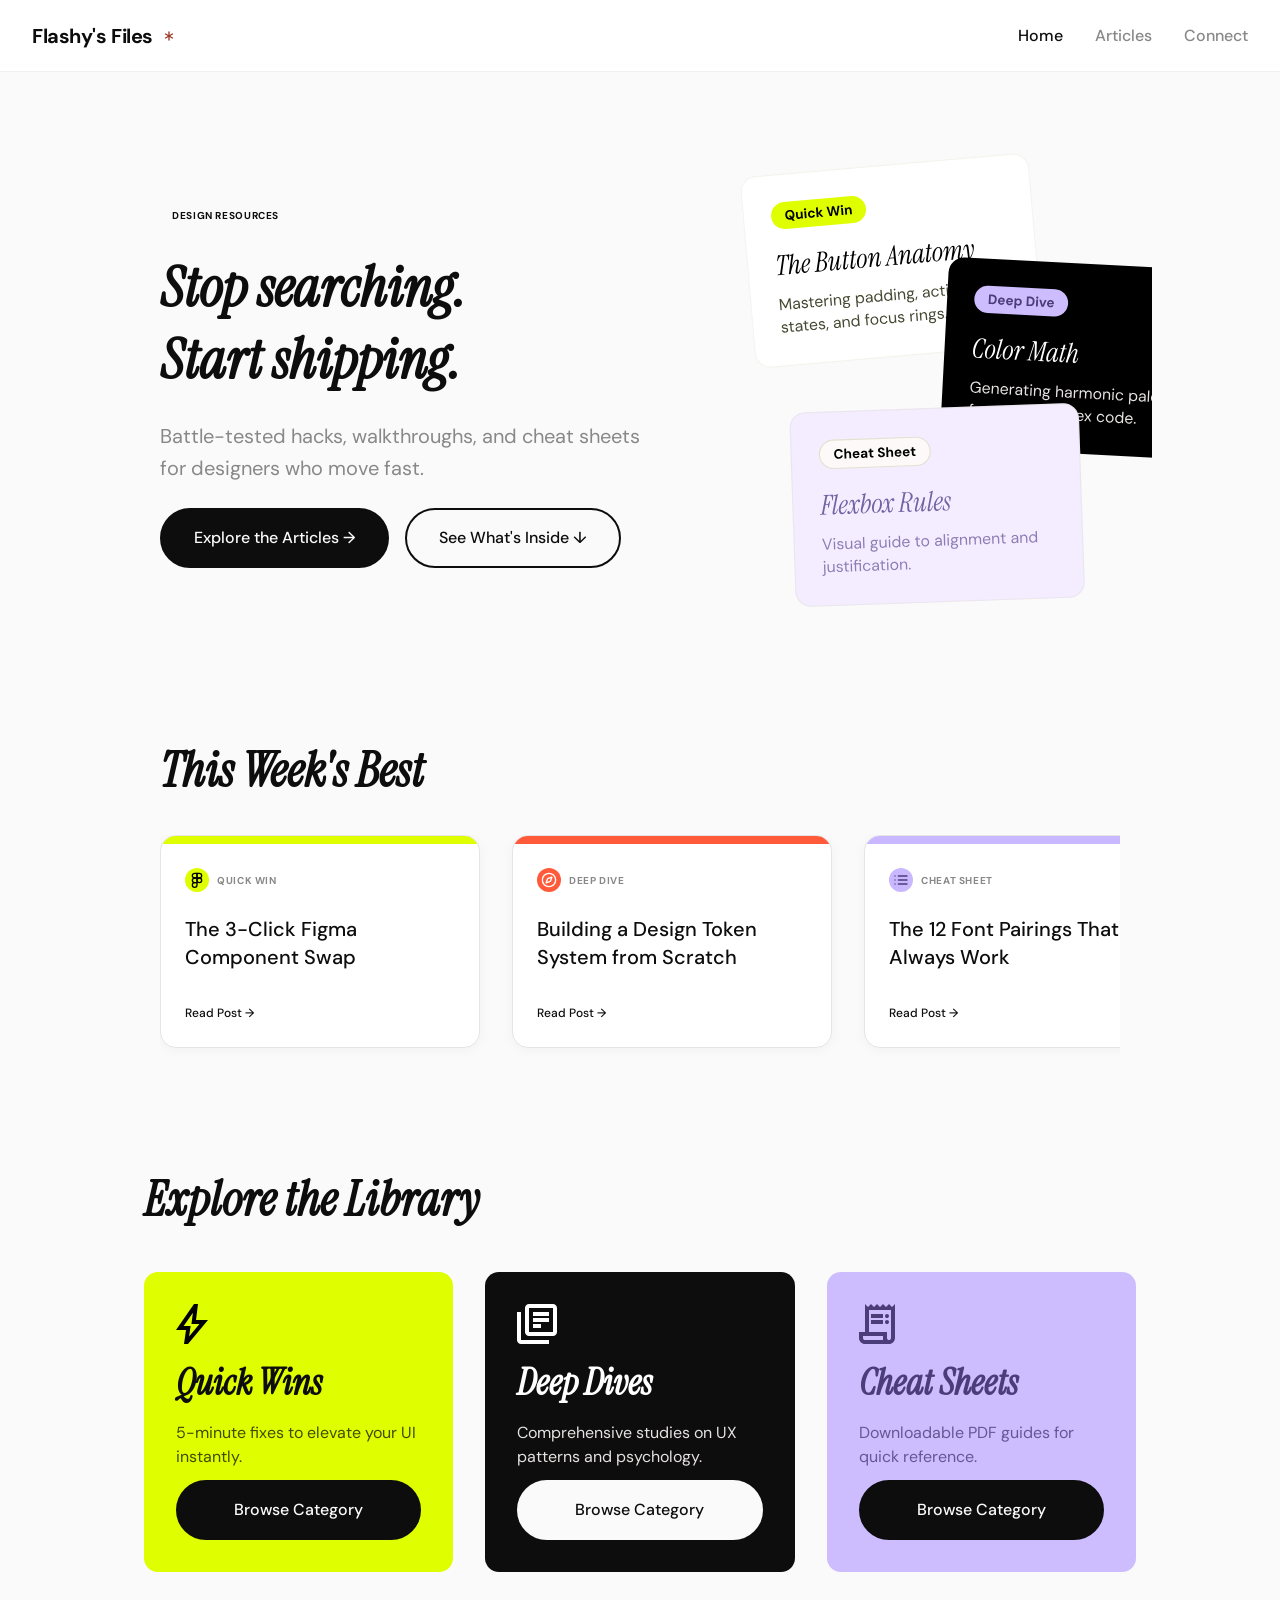
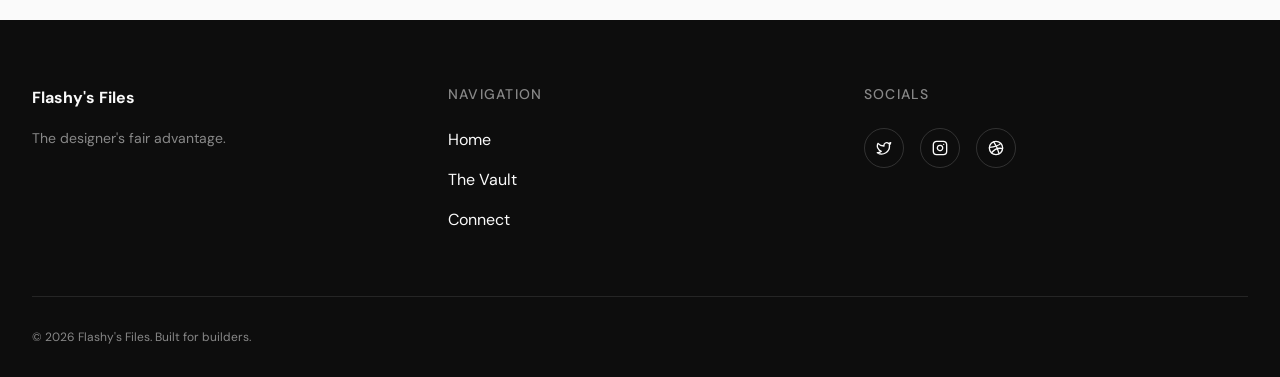
==== commit e349ac84: "Final" ====
--- a/index.html
+++ b/index.html
@@ -331,7 +331,7 @@
       </ul>
     </div>
     <div class="footer-connect">
-      <p class="footer-heading">Connect</p>
+      <p class="footer-heading">Socials</p>
       <div class="social-icons">
         <a href="#">
           <svg
--- a/assets/css/styles.min.css
+++ b/assets/css/styles.min.css
@@ -1 +1 @@
-@import url("https://fonts.googleapis.com/css2?family=DM+Sans:ital,opsz,wght@0,9..40,100..1000;1,9..40,100..1000&family=Instrument+Serif:ital@0;1&display=swap");:root{--icon-width-sm:1rem;--icon-width-md:2rem;--icon-width-lg:4rem;--icon-width-xl:8rem;--icon-height-sm:1rem;--icon-height-md:2rem;--icon-height-lg:4rem;--icon-height-xl:8rem;--grid-gutter:1rem;--grid-margin-100:1rem;--grid-margin-200:2rem;--grid-margin-300:4rem;--grid-columns-mobile:4;--grid-columns-tablet:8;--grid-columns-desktop:12;--radius-sm:4px;--radius-md:8px;--radius-lg:16px;--radius-xl:24px;--radius-pill:9999px;--spacing-0:0;--spacing-2:0.125rem;--spacing-4:0.25rem;--spacing-8:0.5rem;--spacing-12:0.75rem;--spacing-16:1rem;--spacing-20:1.25rem;--spacing-24:1.5rem;--spacing-32:2rem;--spacing-40:2.5rem;--spacing-48:3rem;--spacing-64:4rem;--spacing-80:5rem;--spacing-128:8rem;--spacing-160:10rem;--font-serif:"Instrument Serif",serif;--font-sans:"DM Sans",sans-serif;--font-weight-light:300;--font-weight-regular:400;--font-weight-semibold:600;--font-weight-bold:700;--font-size-100:0.75rem;--font-size-200:1rem;--font-size-300:1.25rem;--font-size-400:1.5rem;--font-size-500:2.5rem;--font-size-550:3.5rem;--font-size-600:4rem;--font-size-650:5rem;--font-size-700:6rem;--line-height-100:0.75rem;--line-height-200:1rem;--line-height-300:1.25rem;--line-height-400:1.5rem;--line-height-500:1.75rem;--line-height-600:2rem;--line-height-700:3rem;--line-height-800:4.5rem;--letter-spacing-100:0.0625em;--letter-spacing-200:0.125em;--letter-spacing-300:0.1875em;--letter-spacing-400:0.25em;--letter-spacing-500:0.3125em;--color-violet-0:#fcfcfd;--color-violet-100:#f5f2ff;--color-violet-200:#ebe5ff;--color-violet-300:#e1d7ff;--color-violet-400:#d7caff;--color-violet-500:#cdbdff;--color-violet-600:#a497cc;--color-violet-700:#7b7199;--color-violet-800:#524c66;--color-violet-900:#292633;--color-violet-1000:#211e29;--color-orange-100:#ffded8;--color-orange-200:#ffbdb0;--color-orange-300:#ff9d89;--color-orange-400:#ff7c61;--color-orange-500:#ff5b3a;--color-orange-600:#cc492e;--color-orange-700:#993723;--color-orange-800:#662417;--color-orange-900:#33120c;--color-lime-100:#f9ffcc;--color-lime-200:#f2ff99;--color-lime-300:#ecfe66;--color-lime-400:#e5fe33;--color-lime-500:#dffe00;--color-lime-600:#b2cb00;--color-lime-700:#869800;--color-lime-800:#596600;--color-lime-900:#2d3300}@media (prefers-color-scheme:ligpht){:root{--color-violet-0:#211e29;--color-violet-100:#292633;--color-violet-200:#524c66;--color-violet-300:#7b7199;--color-violet-400:#a497cc;--color-violet-500:#cdbdff;--color-violet-600:#d7caff;--color-violet-700:#e1d7ff;--color-violet-800:#ebe5ff;--color-violet-900:#f5f2ff;--color-violet-1000:#fcfcfd;--color-orange-100:#33120c;--color-orange-200:#662417;--color-orange-300:#993723;--color-orange-400:#cc492e;--color-orange-500:#ff5b3a;--color-orange-600:#ff7c61;--color-orange-700:#ff7c61;--color-orange-800:#ffbdb0;--color-orange-900:#ffded8;--color-lime-100:#2d3300;--color-lime-200:#596600;--color-lime-300:#869800;--color-lime-400:#b2cb00;--color-lime-500:#b2cb00;--color-lime-600:#e5fe33;--color-lime-700:#ecfe66;--color-lime-800:#f2ff99;--color-lime-900:#f9ffcc}}[data-theme=dark]{--color-violet-0:#211e29;--color-violet-100:#292633;--color-violet-200:#524c66;--color-violet-300:#7b7199;--color-violet-400:#a497cc;--color-violet-500:#cdbdff;--color-violet-600:#d7caff;--color-violet-700:#e1d7ff;--color-violet-800:#ebe5ff;--color-violet-900:#f5f2ff;--color-violet-1000:#fcfcfd;--color-orange-100:#33120c;--color-orange-200:#662417;--color-orange-300:#993723;--color-orange-400:#cc492e;--color-orange-500:#ff5b3a;--color-orange-600:#ff7c61;--color-orange-700:#ff7c61;--color-orange-800:#ffbdb0;--color-orange-900:#ffded8;--color-lime-100:#2d3300;--color-lime-200:#596600;--color-lime-300:#869800;--color-lime-400:#b2cb00;--color-lime-500:#b2cb00;--color-lime-600:#e5fe33;--color-lime-700:#ecfe66;--color-lime-800:#f2ff99;--color-lime-900:#f9ffcc}[data-theme=light]{--color-violet-0:#fcfcfd;--color-violet-100:#f5f2ff;--color-violet-200:#ebe5ff;--color-violet-300:#e1d7ff;--color-violet-400:#d7caff;--color-violet-500:#cdbdff;--color-violet-600:#a497cc;--color-violet-700:#7b7199;--color-violet-800:#524c66;--color-violet-900:#292633;--color-violet-1000:#211e29;--color-orange-100:#ffded8;--color-orange-200:#ffbdb0;--color-orange-300:#ff9d89;--color-orange-400:#ff7c61;--color-orange-500:#ff5b3a;--color-orange-600:#cc492e;--color-orange-700:#993723;--color-orange-800:#662417;--color-orange-900:#33120c;--color-lime-100:#f9ffcc;--color-lime-200:#f2ff99;--color-lime-300:#ecfe66;--color-lime-400:#e5fe33;--color-lime-500:#dffe00;--color-lime-600:#b2cb00;--color-lime-700:#869800;--color-lime-800:#596600;--color-lime-900:#2d3300}html{scroll-behavior:smooth;scroll-padding-top:200px}*{margin:0;padding:0;-webkit-box-sizing:border-box;box-sizing:border-box}main{padding:0 var(--spacing-128);margin:0 auto}.site-header{background-color:#fff;border-bottom:1px solid #f0f0f0;position:sticky;top:0;z-index:100}.site-nav{display:-webkit-box;display:-ms-flexbox;display:flex;-webkit-box-align:center;-ms-flex-align:center;align-items:center;-webkit-box-pack:justify;-ms-flex-pack:justify;justify-content:space-between;height:71px;padding:0 var(--spacing-32);max-width:1280px;margin:0 auto}.nav-logo{display:-webkit-box;display:-ms-flexbox;display:flex;-webkit-box-align:center;-ms-flex-align:center;align-items:center;gap:var(--spacing-8);font-family:"DM Sans",sans-serif;font-weight:700;font-size:var(--font-size-300);letter-spacing:-0.45px;color:#0d0d0d;text-decoration:none;white-space:nowrap}.nav-links{display:-webkit-box;display:-ms-flexbox;display:flex;-webkit-box-align:center;-ms-flex-align:center;align-items:center;gap:var(--spacing-32);list-style:none;margin:0;padding:0}.nav-link{font-family:"DM Sans",sans-serif;font-weight:500;font-size:var(--font-size-200);color:#888;text-decoration:none;-webkit-transition:color 0.15s ease;transition:color 0.15s ease}.nav-link:hover{color:#0d0d0d}.nav-link--active{color:#0d0d0d}.btn-nav{display:-webkit-inline-box;display:-ms-inline-flexbox;display:inline-flex;-webkit-box-align:center;-ms-flex-align:center;align-items:center;padding:var(--spacing-12) var(--spacing-24);min-height:var(--spacing-40);background-color:#0d0d0d;color:#fff;font-family:"DM Sans",sans-serif;font-weight:500;font-size:var(--font-size-100);border-radius:var(--radius-pill);text-decoration:none;white-space:nowrap;-webkit-transition:opacity 0.15s ease;transition:opacity 0.15s ease}.btn-nav:hover{opacity:0.85}body{font-family:var(--font-sans);background-color:#fafafa;color:#0d0d0d}.hero-image img{width:500px;height:auto}.tag{display:-webkit-inline-box;display:-ms-inline-flexbox;display:inline-flex;-webkit-box-align:center;-ms-flex-align:center;align-items:center;gap:var(--spacing-4);padding:var(--spacing-4) var(--spacing-12);border-radius:var(--radius-pill);font-family:var(--font-sans);font-weight:var(--font-weight-bold);font-size:0.625rem;line-height:var(--line-height-200);letter-spacing:var(--letter-spacing-100);width:-webkit-fit-content;width:-moz-fit-content;width:fit-content;text-transform:uppercase;white-space:nowrap}.tag-yellow{background-color:var(--color-lime-500);color:#0d0d0d}.tag-red{background-color:var(--color-orange-500);color:#fff}.tag-purple{background-color:var(--color-violet-500);color:#4b3d7a}.btn{display:-webkit-inline-box;display:-ms-inline-flexbox;display:inline-flex;-webkit-box-align:center;-ms-flex-align:center;align-items:center;-webkit-box-pack:center;-ms-flex-pack:center;justify-content:center;padding:var(--spacing-16) var(--spacing-32);border-radius:var(--radius-pill);font-family:var(--font-sans);font-weight:500;font-size:var(--font-size-200);line-height:var(--line-height-400);text-decoration:none;white-space:nowrap;cursor:pointer;border:2px solid transparent;-webkit-transition:opacity 0.15s ease;transition:opacity 0.15s ease}.btn:hover{opacity:0.85}.btn-dark{background-color:#0d0d0d;color:#fafafa;border-color:#0d0d0d}.btn-outline{background-color:transparent;color:#0d0d0d;border-color:#0d0d0d}.btn-light{background-color:#fafafa;color:#0d0d0d;border-color:#fafafa}.hero{display:-webkit-box;display:-ms-flexbox;display:flex;-webkit-box-align:center;-ms-flex-align:center;align-items:center;padding:var(--spacing-80) var(--spacing-32);gap:var(--spacing-32);overflow:hidden}.hero-content{display:-webkit-box;display:-ms-flexbox;display:flex;-webkit-box-orient:vertical;-webkit-box-direction:normal;-ms-flex-direction:column;flex-direction:column;-webkit-box-align:start;-ms-flex-align:start;align-items:flex-start;gap:var(--spacing-24);-webkit-box-flex:0;-ms-flex:0 0 57%;flex:0 0 57%;max-width:883px}.hero-content h1{font-family:var(--font-serif);font-style:italic;font-size:var(--font-size-550);line-height:var(--line-height-800);color:#0d0d0d;margin:0}.hero-content p{font-family:var(--font-sans);font-size:var(--font-size-300);font-weight:var(--font-weight-regular);line-height:var(--line-height-600);color:#888;max-width:500px;margin:0}.hero-ctas{display:-webkit-box;display:-ms-flexbox;display:flex;-webkit-box-align:center;-ms-flex-align:center;align-items:center;gap:var(--spacing-16)}.hero-visual{-webkit-box-flex:1;-ms-flex:1;flex:1;position:relative;height:467px;min-width:0}.floating-cards{position:relative;width:100%;height:100%}.float-card{position:absolute;width:256px;border-radius:14px;padding:var(--spacing-24);display:-webkit-box;display:-ms-flexbox;display:flex;-webkit-box-orient:vertical;-webkit-box-direction:normal;-ms-flex-direction:column;flex-direction:column;gap:var(--spacing-8)}.float-card--white{background-color:#fff;border:1px solid rgba(198,201,171,0.2);top:29px;left:33px;-webkit-transform:rotate(-5deg);transform:rotate(-5deg)}.float-card--dark{background-color:#0d0d0d;top:121px;right:36px;-webkit-transform:rotate(3deg);transform:rotate(3deg)}.float-card--purple{background-color:#f4ecff;border:1px solid rgba(198,201,171,0.2);bottom:36px;left:77px;-webkit-transform:rotate(-2deg);transform:rotate(-2deg)}.float-card .card-tag{display:-webkit-inline-box;display:-ms-inline-flexbox;display:inline-flex;-webkit-box-align:center;-ms-flex-align:center;align-items:center;padding:var(--spacing-4) var(--spacing-12);border-radius:var(--radius-pill);font-family:var(--font-sans);font-size:var(--font-size-100);font-weight:var(--font-weight-regular);line-height:var(--line-height-200);width:-webkit-fit-content;width:-moz-fit-content;width:fit-content}.float-card .card-tag--lime{background-color:var(--color-lime-500);color:#0d0d0d}.float-card .card-tag--purple{background-color:var(--color-violet-500);color:#4b3d7a}.float-card .card-tag--light{background-color:#fcf9f8;border:1px solid rgba(198,201,171,0.5);color:#0d0d0d}.float-card h3{font-family:var(--font-serif);font-style:italic;font-size:var(--font-size-400);line-height:var(--line-height-600);margin:var(--spacing-8) 0 0}.float-card--white h3{color:#0d0d0d}.float-card--dark h3{color:#fff}.float-card--purple h3{color:#7263a3}.float-card p{font-family:var(--font-sans);font-size:var(--font-size-100);line-height:1.428;margin:0}.float-card--white p{color:#454932}.float-card--dark p{color:#e5e2e1}.float-card--purple p{color:rgba(114,99,163,0.8)}.this-weeks-best{display:-webkit-box;display:-ms-flexbox;display:flex;-webkit-box-orient:vertical;-webkit-box-direction:normal;-ms-flex-direction:column;flex-direction:column;gap:var(--spacing-40);padding:var(--spacing-48) var(--spacing-32);background-color:#fafafa}.this-weeks-best h2{font-family:var(--font-serif);font-style:italic;font-size:3rem;line-height:var(--line-height-700);color:#0d0d0d}.cards-row{display:-webkit-box;display:-ms-flexbox;display:flex;gap:var(--spacing-32);overflow-x:auto;padding-bottom:var(--spacing-32)}.card{-webkit-box-flex:0;-ms-flex:0 0 320px;flex:0 0 320px;background-color:#fff;border:1px solid #e5e5e5;border-radius:var(--radius-lg);-webkit-box-shadow:0 2px 12px rgba(0,0,0,0.04);box-shadow:0 2px 12px rgba(0,0,0,0.04);overflow:hidden;display:-webkit-box;display:-ms-flexbox;display:flex;-webkit-box-orient:vertical;-webkit-box-direction:normal;-ms-flex-direction:column;flex-direction:column}.card-stripe{height:var(--spacing-8);width:100%;-ms-flex-negative:0;flex-shrink:0}.card-stripe--lime{background-color:var(--color-lime-500)}.card-stripe--red{background-color:var(--color-orange-500)}.card-stripe--purple{background-color:#c9b8ff}.card-body{padding:var(--spacing-24);display:-webkit-box;display:-ms-flexbox;display:flex;-webkit-box-orient:vertical;-webkit-box-direction:normal;-ms-flex-direction:column;flex-direction:column;gap:var(--spacing-8);-webkit-box-flex:1;-ms-flex:1;flex:1}.card-category{display:-webkit-box;display:-ms-flexbox;display:flex;-webkit-box-align:center;-ms-flex-align:center;align-items:center;gap:var(--spacing-8)}.card-icon{display:-webkit-inline-box;display:-ms-inline-flexbox;display:inline-flex;-webkit-box-align:center;-ms-flex-align:center;align-items:center;-webkit-box-pack:center;-ms-flex-pack:center;justify-content:center;width:var(--spacing-24);height:var(--spacing-24);border-radius:var(--radius-pill);-ms-flex-negative:0;flex-shrink:0}.card-icon--lime{background-color:var(--color-lime-500)}.card-icon--red{background-color:var(--color-orange-500)}.card-icon--purple{background-color:#c9b8ff}.card-icon svg{width:var(--spacing-16);height:var(--spacing-16)}.card-label{font-family:var(--font-sans);font-weight:var(--font-weight-bold);font-size:0.625rem;letter-spacing:var(--letter-spacing-100);text-transform:uppercase;color:#888}.card h3{font-family:var(--font-sans);font-weight:500;font-size:var(--font-size-300);line-height:1.375;color:#0d0d0d;margin:var(--spacing-16) 0 0}.card-link{display:-webkit-inline-box;display:-ms-inline-flexbox;display:inline-flex;-webkit-box-align:center;-ms-flex-align:center;align-items:center;gap:var(--spacing-4);font-family:var(--font-sans);font-weight:500;font-size:var(--font-size-100);line-height:var(--line-height-300);color:#0d0d0d;text-decoration:none;margin-top:auto;padding-top:var(--spacing-24)}.card-link:hover{opacity:0.7}.explore-library{display:-webkit-box;display:-ms-flexbox;display:flex;-webkit-box-orient:vertical;-webkit-box-direction:normal;-ms-flex-direction:column;flex-direction:column;gap:var(--spacing-48);padding:var(--spacing-48) var(--spacing-16);background-color:#fafafa}.explore-library h2{font-family:var(--font-serif);font-style:italic;font-size:3rem;line-height:var(--line-height-700);color:#0d0d0d}.category-grid{display:-ms-grid;display:grid;-ms-grid-columns:1fr var(--spacing-32) 1fr var(--spacing-32) 1fr;grid-template-columns:repeat(3,1fr);gap:var(--spacing-32)}.category-card{display:-webkit-box;display:-ms-flexbox;display:flex;-webkit-box-orient:vertical;-webkit-box-direction:normal;-ms-flex-direction:column;flex-direction:column;-webkit-box-pack:justify;-ms-flex-pack:justify;justify-content:space-between;min-height:300px;padding:var(--spacing-32);border-radius:14px}.category-card .card-icon-lg{width:var(--icon-width-md);height:var(--icon-height-md);-ms-flex-negative:0;flex-shrink:0}.category-card h3{font-family:var(--font-serif);font-style:italic;font-size:2.25rem;line-height:var(--font-size-500);margin:var(--spacing-8) 0 0}.category-card p{font-family:var(--font-sans);font-size:var(--font-size-200);font-weight:var(--font-weight-regular);line-height:var(--line-height-400);margin:var(--spacing-8) 0 0}.btn-category{display:-webkit-inline-box;display:-ms-inline-flexbox;display:inline-flex;-webkit-box-align:center;-ms-flex-align:center;align-items:center;-webkit-box-pack:center;-ms-flex-pack:center;justify-content:center;margin-top:var(--spacing-32);padding:var(--spacing-8) var(--spacing-24);border-radius:var(--radius-pill);font-family:var(--font-sans);font-weight:var(--font-weight-regular);font-size:0.875rem;line-height:var(--line-height-300);text-decoration:none;width:-webkit-fit-content;width:-moz-fit-content;width:fit-content;-webkit-transition:opacity 0.15s ease;transition:opacity 0.15s ease}.btn-category:hover{opacity:0.85}.category-yellow{background-color:var(--color-lime-500)}.category-yellow h3{color:#0d0d0d}.category-yellow p{color:#414c00}.category-yellow .btn-category{background-color:#0d0d0d;color:#fff}.category-dark{background-color:#0d0d0d}.category-dark h3{color:#fff}.category-dark p{color:#e5e2e1}.category-dark .btn-category{background-color:#fcf9f8;color:#0d0d0d}.category-purple{background-color:var(--color-violet-500)}.category-purple h3{color:#4b3d7a}.category-purple p{color:rgba(75,61,122,0.8)}.category-purple .btn-category{background-color:#0d0d0d;color:#fff}.site-footer{background-color:#0d0d0d;padding:var(--spacing-64) var(--spacing-32) 0}.footer-inner{display:-ms-grid;display:grid;-ms-grid-columns:1fr var(--spacing-32) 1fr var(--spacing-32) 1fr;grid-template-columns:1fr 1fr 1fr;gap:var(--spacing-32);padding-bottom:var(--spacing-64);border-bottom:1px solid rgba(136,136,136,0.2)}.footer-logo{font-family:var(--font-sans);font-weight:var(--font-weight-bold);font-size:var(--font-size-200);line-height:var(--line-height-500);color:#fafafa}.footer-tagline{font-family:var(--font-sans);font-size:0.875rem;font-weight:var(--font-weight-regular);line-height:var(--line-height-300);color:#888;margin-top:var(--spacing-16)}.footer-heading{font-family:var(--font-sans);font-weight:500;font-size:0.875rem;line-height:var(--line-height-300);letter-spacing:0.0875em;text-transform:uppercase;color:#888;margin-bottom:var(--spacing-24)}.footer-nav ul{list-style:none;padding:0;margin:0;display:-webkit-box;display:-ms-flexbox;display:flex;-webkit-box-orient:vertical;-webkit-box-direction:normal;-ms-flex-direction:column;flex-direction:column;gap:var(--spacing-16)}.footer-nav a{font-family:var(--font-sans);font-size:var(--font-size-200);font-weight:var(--font-weight-regular);line-height:var(--line-height-400);color:#fafafa;text-decoration:none;-webkit-transition:color 0.15s ease;transition:color 0.15s ease}.footer-nav a:hover{color:#888}.footer-connect{display:-webkit-box;display:-ms-flexbox;display:flex;-webkit-box-orient:vertical;-webkit-box-direction:normal;-ms-flex-direction:column;flex-direction:column}.social-icons{display:-webkit-box;display:-ms-flexbox;display:flex;gap:var(--spacing-16)}.social-icons a{display:-webkit-inline-box;display:-ms-inline-flexbox;display:inline-flex;-webkit-box-align:center;-ms-flex-align:center;align-items:center;-webkit-box-pack:center;-ms-flex-pack:center;justify-content:center;width:var(--spacing-40);height:var(--spacing-40);border-radius:var(--radius-pill);border:1px solid rgba(136,136,136,0.3);color:#fafafa;text-decoration:none;-ms-flex-negative:0;flex-shrink:0;-webkit-transition:border-color 0.15s ease;transition:border-color 0.15s ease}.social-icons a:hover{border-color:rgba(136,136,136,0.7)}.social-icons svg{width:var(--icon-width-sm);height:var(--icon-height-sm)}.footer-copy{font-family:var(--font-sans);font-size:var(--font-size-100);font-weight:var(--font-weight-regular);line-height:var(--line-height-200);color:#888;padding:var(--spacing-32) 0}.articles-page{padding:0}.articles-page section{padding-left:var(--spacing-160);padding-right:var(--spacing-160)}.articles-hero{background-color:#0d0d0d;border-top:1px solid rgba(255,255,255,0.1);display:-webkit-box;display:-ms-flexbox;display:flex;-webkit-box-orient:vertical;-webkit-box-direction:normal;-ms-flex-direction:column;flex-direction:column;gap:var(--spacing-16);padding:var(--spacing-80) var(--spacing-32) var(--spacing-64)}.articles-hero .tag{background-color:var(--color-lime-500);color:#0d0d0d}.articles-hero h1{font-family:var(--font-serif);font-style:italic;font-size:var(--font-size-600);line-height:1.25;color:#fff;margin:0}.articles-hero p{font-family:var(--font-sans);font-weight:var(--font-weight-regular);font-size:var(--font-size-300);line-height:var(--line-height-500);color:rgba(255,255,255,0.9);margin:0}.articles-filter{position:sticky;top:71px;z-index:90;background-color:rgba(250,250,250,0.9);backdrop-filter:blur(8px);border-bottom:1px solid #e5e5e5;display:-webkit-box;display:-ms-flexbox;display:flex;-webkit-box-align:center;-ms-flex-align:center;align-items:center;-webkit-box-pack:justify;-ms-flex-pack:justify;justify-content:space-between;gap:var(--spacing-16);padding:var(--spacing-16) var(--spacing-32);height:71px}.search-bar{position:relative;-webkit-box-flex:1;-ms-flex:1;flex:1;max-width:400px}.search-bar:before{content:"";position:absolute;left:var(--spacing-12);top:50%;-webkit-transform:translateY(-50%);transform:translateY(-50%);width:var(--icon-width-sm);height:var(--icon-height-sm);background-image:url("data:image/svg+xml,%3Csvg xmlns='http://www.w3.org/2000/svg' width='16' height='16' fill='none' viewBox='0 0 16 16'%3E%3Ccircle cx='7' cy='7' r='4.5' stroke='%23888' stroke-width='1.5'/%3E%3Cpath stroke='%23888' stroke-linecap='round' stroke-width='1.5' d='m10.5 10.5 2.5 2.5'/%3E%3C/svg%3E");background-repeat:no-repeat;background-size:contain;pointer-events:none}.search-bar input{width:100%;height:38px;padding:var(--spacing-8) var(--spacing-16) var(--spacing-8) var(--spacing-40);background-color:rgba(136,136,136,0.05);border:1px solid #e5e5e5;border-radius:var(--radius-md);font-family:var(--font-sans);font-size:0.875rem;color:#0d0d0d;outline:none;-webkit-transition:border-color 0.15s ease;transition:border-color 0.15s ease}.search-bar input::-webkit-input-placeholder{color:rgba(13,13,13,0.5)}.search-bar input::-moz-placeholder{color:rgba(13,13,13,0.5)}.search-bar input:-ms-input-placeholder{color:rgba(13,13,13,0.5)}.search-bar input::-ms-input-placeholder{color:rgba(13,13,13,0.5)}.search-bar input::placeholder{color:rgba(13,13,13,0.5)}.search-bar input:focus{border-color:#0d0d0d}.filter-tabs{display:-webkit-box;display:-ms-flexbox;display:flex;-webkit-box-align:center;-ms-flex-align:center;align-items:center;gap:var(--spacing-8)}.filter-tabs button{height:37px;padding:0 var(--spacing-16);border-radius:var(--radius-pill);font-family:var(--font-sans);font-weight:500;font-size:0.8125rem;line-height:1;cursor:pointer;-webkit-transition:background-color 0.15s ease,color 0.15s ease,border-color 0.15s ease;transition:background-color 0.15s ease,color 0.15s ease,border-color 0.15s ease;white-space:nowrap;background-color:transparent;color:#888;border:1px solid #e5e5e5}.filter-tabs button:hover{border-color:#0d0d0d;color:#0d0d0d}.filter-tabs button.active{background-color:#0d0d0d;color:#fafafa;border-color:#0d0d0d;-webkit-box-shadow:0 4px 3px rgba(0,0,0,0.1),0 2px 2px rgba(0,0,0,0.1);box-shadow:0 4px 3px rgba(0,0,0,0.1),0 2px 2px rgba(0,0,0,0.1)}.articles-grid{display:-ms-grid;display:grid;-ms-grid-columns:1fr var(--spacing-32) 1fr var(--spacing-32) 1fr;grid-template-columns:repeat(3,1fr);gap:var(--spacing-32);padding:var(--spacing-64) var(--spacing-32)}.article-card{background-color:#fff;border:1px solid #e5e5e5;border-radius:var(--radius-lg);-webkit-box-shadow:0 2px 12px rgba(0,0,0,0.04);box-shadow:0 2px 12px rgba(0,0,0,0.04);overflow:hidden;display:-webkit-box;display:-ms-flexbox;display:flex;-webkit-box-orient:vertical;-webkit-box-direction:normal;-ms-flex-direction:column;flex-direction:column;padding:var(--spacing-32);padding-top:calc(var(--spacing-32) + 10px);position:relative}.article-card:before{content:"";position:absolute;top:0;left:0;right:0;height:10px}.article-card:has(.tag-yellow):before{background-color:var(--color-lime-500)}.article-card:has(.tag-red):before{background-color:var(--color-orange-500)}.article-card:has(.tag-purple):before{background-color:#c9b8ff}.article-card h3{font-family:var(--font-sans);font-weight:var(--font-weight-semibold);font-size:var(--font-size-300);line-height:1.375;color:#0d0d0d;margin:var(--spacing-16) 0 var(--spacing-8)}.article-card>p{font-family:var(--font-sans);font-weight:var(--font-weight-regular);font-size:0.9375rem;line-height:1.625;color:#888;-webkit-box-flex:1;-ms-flex:1;flex:1;margin:0}.card-meta{display:-webkit-box;display:-ms-flexbox;display:flex;-webkit-box-align:center;-ms-flex-align:center;align-items:center;-webkit-box-pack:justify;-ms-flex-pack:justify;justify-content:space-between;padding-top:var(--spacing-24);margin-top:var(--spacing-24)}.card-meta span{font-family:var(--font-sans);font-weight:500;font-size:0.875rem;line-height:var(--line-height-300);color:#888}.card-meta a{display:-webkit-inline-box;display:-ms-inline-flexbox;display:inline-flex;-webkit-box-align:center;-ms-flex-align:center;align-items:center;gap:var(--spacing-4);font-family:var(--font-sans);font-weight:500;font-size:0.875rem;line-height:var(--line-height-300);color:#0d0d0d;text-decoration:none;-webkit-transition:opacity 0.15s ease;transition:opacity 0.15s ease}.card-meta a:hover{opacity:0.65}.load-more{display:-webkit-box;display:-ms-flexbox;display:flex;-webkit-box-pack:center;-ms-flex-pack:center;justify-content:center;padding:0 var(--spacing-32) var(--spacing-64)}main.article-page{padding:0;max-width:none;background-color:#fff}main.article-page.deep-dive:before{content:"";display:block;height:12px;background-color:var(--color-orange-500)}main.article-page.quick-win:before{content:"";display:block;height:12px;background-color:var(--color-lime-500)}main.article-page.cheat-sheet:before{content:"";display:block;height:12px;background-color:var(--color-violet-500)}.tag-red-light{background-color:rgba(255,91,58,0.1);color:var(--color-orange-500)}.tag-yellow-light{background-color:rgba(255,255,0,0.3)}.tag-violet-light{background-color:rgba(170,113,255,0.3)}.article-page>.article-author,.article-page>.breadcrumb,.article-page>h1{max-width:1200px;margin-left:auto;margin-right:auto;padding-left:var(--spacing-32);padding-right:var(--spacing-32)}.breadcrumb{display:-webkit-box;display:-ms-flexbox;display:flex;-webkit-box-align:center;-ms-flex-align:center;align-items:center;gap:var(--spacing-12);padding-top:var(--spacing-48)}.read-time-badge{display:-webkit-inline-box;display:-ms-inline-flexbox;display:inline-flex;-webkit-box-align:center;-ms-flex-align:center;align-items:center;padding:4px var(--spacing-12);background-color:rgba(136,136,136,0.1);border-radius:var(--radius-pill);font-family:var(--font-sans);font-weight:500;font-size:0.6875rem;letter-spacing:var(--letter-spacing-100);text-transform:uppercase;color:#888;white-space:nowrap}.article-page>h1{font-family:var(--font-serif);font-style:italic;font-size:3.25rem;line-height:1.1;color:#0d0d0d;margin:0 auto;padding-top:var(--spacing-24);padding-bottom:0}.article-author{display:-webkit-box;display:-ms-flexbox;display:flex;-webkit-box-align:center;-ms-flex-align:center;align-items:center;gap:var(--spacing-16);padding-top:var(--spacing-32);padding-bottom:var(--spacing-48)}.avatar{width:48px;height:48px;border-radius:var(--radius-pill);-o-object-fit:cover;object-fit:cover;-ms-flex-negative:0;flex-shrink:0;-webkit-box-shadow:0 0 0 2px rgba(255,91,58,0.2);box-shadow:0 0 0 2px rgba(255,91,58,0.2)}.article-author-info{display:-webkit-box;display:-ms-flexbox;display:flex;-webkit-box-orient:vertical;-webkit-box-direction:normal;-ms-flex-direction:column;flex-direction:column;gap:2px}.author-name{font-family:var(--font-sans);font-weight:var(--font-weight-semibold);font-size:0.9375rem;line-height:1.5;color:#0d0d0d;margin:0}.author-date{font-family:var(--font-sans);font-weight:500;font-size:0.8125rem;line-height:1.5;color:#888;margin:0}.article-layout{max-width:1200px;margin:0 auto;padding:0 var(--spacing-32) var(--spacing-80);display:-ms-grid;display:grid;-ms-grid-columns:minmax(0,1fr) var(--spacing-64) 400px;grid-template-columns:minmax(0,1fr) 400px;gap:var(--spacing-64);-webkit-box-align:start;-ms-flex-align:start;align-items:start}.article-content{display:-webkit-box;display:-ms-flexbox;display:flex;-webkit-box-orient:vertical;-webkit-box-direction:normal;-ms-flex-direction:column;flex-direction:column;gap:var(--spacing-32);min-width:0}.article-content .intro-quote{border-left:4px solid var(--color-orange-500);padding:var(--spacing-8) 0 var(--spacing-8) var(--spacing-24);margin:0;font-family:var(--font-sans);font-weight:500;font-size:1.375rem;line-height:1.625;color:#0d0d0d}.article-content h2{font-family:var(--font-sans);font-weight:500;font-size:var(--font-size-300);line-height:1.5;color:#0d0d0d;margin:var(--spacing-8) 0 0}.article-content p{font-family:var(--font-sans);font-weight:var(--font-weight-regular);font-size:var(--font-size-200);line-height:1.5;color:#0d0d0d;margin:0}.article-content p code{font-family:"Menlo","Courier New",monospace;font-size:0.9em;background-color:rgba(136,136,136,0.1);padding:1px var(--spacing-4);border-radius:var(--radius-sm)}.code-block{background-color:#0d0d0d;border:1px solid #0d0d0d;border-radius:var(--radius-md);overflow:hidden}.code-block-header{font-family:"Menlo","Courier New",monospace;font-size:0.75rem;font-weight:700;text-transform:uppercase;letter-spacing:0.075em;color:#888;padding:var(--spacing-16) var(--spacing-24) var(--spacing-12);border-bottom:1px solid #1a1a1a}.code-block{padding:var(--spacing-24);border-radius:var(--radius-lg);overflow-x:auto}.code-block code{font-family:"Menlo","Courier New",monospace;font-size:0.875rem;line-height:1.625;color:#c9b8ff;white-space:pre}.video-embed{position:relative;border-radius:var(--radius-lg);overflow:hidden;border:1px solid #e5e5e5;background-color:rgba(136,136,136,0.1);aspect-ratio:16/9}.video-embed img{width:100%;height:100%;-o-object-fit:cover;object-fit:cover;-webkit-filter:blur(2px);filter:blur(2px);-webkit-transform:scale(1.04);transform:scale(1.04)}.video-overlay{position:absolute;inset:0;background-color:rgba(13,13,13,0.05);display:-webkit-box;display:-ms-flexbox;display:flex;-webkit-box-align:center;-ms-flex-align:center;align-items:center;-webkit-box-pack:center;-ms-flex-pack:center;justify-content:center}.play-btn{width:80px;height:80px;background-color:rgba(250,250,250,0.9);border-radius:var(--radius-pill);display:-webkit-box;display:-ms-flexbox;display:flex;-webkit-box-align:center;-ms-flex-align:center;align-items:center;-webkit-box-pack:center;-ms-flex-pack:center;justify-content:center;font-size:1.5rem;color:#0d0d0d;-webkit-box-shadow:0 20px 25px rgba(0,0,0,0.1),0 8px 10px rgba(0,0,0,0.1);box-shadow:0 20px 25px rgba(0,0,0,0.1),0 8px 10px rgba(0,0,0,0.1);padding-left:4px}.video-duration{position:absolute;bottom:var(--spacing-16);left:var(--spacing-16);background-color:rgba(13,13,13,0.8);color:#fff;font-family:var(--font-sans);font-weight:500;font-size:0.75rem;letter-spacing:0.075em;text-transform:uppercase;padding:var(--spacing-4) var(--spacing-12);border-radius:var(--radius-md)}.article-content .pull-quote{border-left:4px solid var(--color-lime-500);padding:var(--spacing-8) 0 var(--spacing-8) var(--spacing-32);margin:0;font-family:var(--font-serif);font-style:italic;font-size:1.75rem;line-height:1.4;color:#0d0d0d}.article-tags{display:-webkit-box;display:-ms-flexbox;display:flex;-ms-flex-wrap:wrap;flex-wrap:wrap;gap:var(--spacing-8);padding:var(--spacing-8) 0}.article-tags span{display:-webkit-inline-box;display:-ms-inline-flexbox;display:inline-flex;-webkit-box-align:center;-ms-flex-align:center;align-items:center;padding:var(--spacing-8) var(--spacing-16);background-color:rgba(136,136,136,0.1);border-radius:var(--radius-pill);font-family:var(--font-sans);font-weight:500;font-size:0.8125rem;line-height:1;color:#888}.article-cta{background:radial-gradient(ellipse at center,rgba(255,255,255,0.05) 0%,transparent 70%),-webkit-gradient(linear,left top,right top,from(#0d0d0d),to(#0d0d0d));background:radial-gradient(ellipse at center,rgba(255,255,255,0.05) 0%,transparent 70%),linear-gradient(90deg,#0d0d0d 0%,#0d0d0d 100%);border-radius:var(--radius-xl);padding:var(--spacing-64) var(--spacing-32);display:-webkit-box;display:-ms-flexbox;display:flex;-webkit-box-orient:vertical;-webkit-box-direction:normal;-ms-flex-direction:column;flex-direction:column;-webkit-box-align:center;-ms-flex-align:center;align-items:center;gap:var(--spacing-16);text-align:center}.article-cta h3{font-family:var(--font-serif);font-style:italic;font-size:var(--font-size-500);line-height:1.2;color:#fff;margin:0}.article-cta p{font-family:var(--font-sans);font-weight:var(--font-weight-regular);font-size:1.125rem;line-height:var(--line-height-500);color:rgba(250,250,250,0.9);margin:0;max-width:400px}.article-cta .btn-light{font-weight:var(--font-weight-bold);font-size:0.8125rem;letter-spacing:var(--letter-spacing-100);text-transform:uppercase;padding:var(--spacing-16) var(--spacing-32);margin-top:var(--spacing-8)}.article-sidebar{position:sticky;top:calc(71px + var(--spacing-32));display:-webkit-box;display:-ms-flexbox;display:flex;-webkit-box-orient:vertical;-webkit-box-direction:normal;-ms-flex-direction:column;flex-direction:column;gap:var(--spacing-32)}.sidebar-widget{background-color:#f6f3f2;border:1px solid #c6c9ab;border-radius:14px;padding:25px;-webkit-box-shadow:0 1px 1px rgba(0,0,0,0.05);box-shadow:0 1px 1px rgba(0,0,0,0.05);display:-webkit-box;display:-ms-flexbox;display:flex;-webkit-box-orient:vertical;-webkit-box-direction:normal;-ms-flex-direction:column;flex-direction:column;gap:var(--spacing-4)}.sidebar-title{font-family:var(--font-serif);font-style:italic;font-size:2.5rem;line-height:1.1;color:#0d0d0d;margin:0 0 var(--spacing-4)}.sidebar-label{font-family:var(--font-sans);font-weight:var(--font-weight-regular);font-size:0.875rem;line-height:var(--line-height-300);color:#0d0d0d;margin:0}.sidebar-label--spaced{font-weight:var(--font-weight-bold);font-size:0.8125rem;letter-spacing:var(--letter-spacing-100);text-transform:uppercase;color:#888}.toc{display:-webkit-box;display:-ms-flexbox;display:flex;-webkit-box-orient:vertical;-webkit-box-direction:normal;-ms-flex-direction:column;flex-direction:column;gap:2px;margin-top:var(--spacing-16)}.toc-active{display:block;padding:var(--spacing-8) var(--spacing-16);border-radius:var(--radius-pill);background-color:var(--color-lime-500);font-family:var(--font-sans);font-weight:var(--font-weight-regular);font-size:var(--font-size-200);line-height:var(--line-height-400);text-decoration:none;color:#0d0d0d}.toc-link{display:-webkit-box;display:-ms-flexbox;display:flex;-webkit-box-align:center;-ms-flex-align:center;align-items:center;gap:var(--spacing-12);padding:var(--spacing-8) var(--spacing-16);border-radius:var(--radius-pill);font-family:var(--font-sans);font-weight:var(--font-weight-regular);font-size:var(--font-size-200);line-height:var(--line-height-400);color:#454932;text-decoration:none;-webkit-transition:background-color 0.15s ease;transition:background-color 0.15s ease}.toc-link:hover{background-color:rgba(223,254,0,0.4)}.sidebar-tip{background-color:var(--color-lime-500);border-radius:14px;padding:var(--spacing-24);display:-webkit-box;display:-ms-flexbox;display:flex;-webkit-box-orient:vertical;-webkit-box-direction:normal;-ms-flex-direction:column;flex-direction:column;gap:var(--spacing-12)}.sidebar-tip-label{display:-webkit-box;display:-ms-flexbox;display:flex;-webkit-box-align:center;-ms-flex-align:center;align-items:center;gap:var(--spacing-8);font-family:var(--font-sans);font-weight:var(--font-weight-regular);font-size:0.875rem;letter-spacing:0.0438em;text-transform:uppercase;color:#0d0d0d}.sidebar-tip p{font-family:var(--font-sans);font-weight:var(--font-weight-regular);font-size:0.875rem;line-height:var(--line-height-300);color:#0d0d0d;margin:0}.sidebar-related{display:-webkit-box;display:-ms-flexbox;display:flex;-webkit-box-orient:vertical;-webkit-box-direction:normal;-ms-flex-direction:column;flex-direction:column;gap:var(--spacing-16)}.related-card{display:-webkit-box;display:-ms-flexbox;display:flex;-webkit-box-orient:vertical;-webkit-box-direction:normal;-ms-flex-direction:column;flex-direction:column;gap:var(--spacing-8);padding:var(--spacing-20);background-color:#fff;border:1px solid #e5e5e5;border-radius:14px;-webkit-box-shadow:0 2px 4px rgba(0,0,0,0.02);box-shadow:0 2px 4px rgba(0,0,0,0.02);text-decoration:none;-webkit-transition:-webkit-box-shadow 0.15s ease;transition:-webkit-box-shadow 0.15s ease;transition:box-shadow 0.15s ease;transition:box-shadow 0.15s ease,-webkit-box-shadow 0.15s ease}.related-card:hover{-webkit-box-shadow:0 4px 12px rgba(0,0,0,0.08);box-shadow:0 4px 12px rgba(0,0,0,0.08)}.related-card-title{font-family:var(--font-sans);font-weight:var(--font-weight-semibold);font-size:0.9375rem;line-height:1.375;color:#0d0d0d;margin:0}.related-card-link{font-family:var(--font-sans);font-weight:500;font-size:0.875rem;line-height:var(--line-height-300);color:#0d0d0d}.connect-hero{display:-ms-grid;display:grid;-ms-grid-columns:1fr var(--spacing-64) 1.35fr;grid-template-columns:1fr 1.35fr;gap:var(--spacing-64);-webkit-box-align:start;-ms-flex-align:start;align-items:start;padding:var(--spacing-128) 0 var(--spacing-80)}.connect-left{display:-webkit-box;display:-ms-flexbox;display:flex;-webkit-box-orient:vertical;-webkit-box-direction:normal;-ms-flex-direction:column;flex-direction:column;gap:var(--spacing-32);padding-top:var(--spacing-64)}.star{display:block;font-size:1.25rem;color:var(--color-violet-500);line-height:1}.connect-left h1{font-family:var(--font-serif);font-style:italic;font-size:var(--font-size-550);line-height:1.1;color:#0d0d0d;margin:0}.connect-left>p{font-family:var(--font-sans);font-weight:var(--font-weight-regular);font-size:var(--font-size-300);line-height:var(--line-height-600);color:#888;margin:0}.social-list{list-style:none;padding:0;margin:0;display:-webkit-box;display:-ms-flexbox;display:flex;-webkit-box-orient:vertical;-webkit-box-direction:normal;-ms-flex-direction:column;flex-direction:column;gap:var(--spacing-12)}.social-list li a{display:-webkit-box;display:-ms-flexbox;display:flex;-webkit-box-align:center;-ms-flex-align:center;align-items:center;-webkit-box-pack:justify;-ms-flex-pack:justify;justify-content:space-between;padding:var(--spacing-12) 0;font-family:var(--font-sans);font-size:var(--font-size-300);font-weight:var(--font-weight-regular);color:#0d0d0d;text-decoration:none;-webkit-transition:opacity 0.15s ease;transition:opacity 0.15s ease}.social-list li a:hover{opacity:0.6}.form-card{background-color:#fff;border:1px solid #e5e5e5;border-radius:var(--radius-lg);overflow:hidden;padding:var(--spacing-48) var(--spacing-40);position:relative;display:-webkit-box;display:-ms-flexbox;display:flex;-webkit-box-orient:vertical;-webkit-box-direction:normal;-ms-flex-direction:column;flex-direction:column}.form-card:before{content:"";position:absolute;top:0;left:0;right:0;height:6px;background-color:var(--color-lime-500)}.form-card h2{font-family:var(--font-serif);font-style:italic;font-size:var(--font-size-500);line-height:1.05;color:#0d0d0d;margin:0 0 var(--spacing-8)}.form-card>p{font-family:var(--font-sans);font-weight:500;font-size:0.9375rem;line-height:var(--line-height-300);color:#888;margin:0 0 var(--spacing-32)}.form-card form{display:-webkit-box;display:-ms-flexbox;display:flex;-webkit-box-orient:vertical;-webkit-box-direction:normal;-ms-flex-direction:column;flex-direction:column;gap:var(--spacing-8)}.form-card label{display:block;font-family:var(--font-sans);font-weight:var(--font-weight-bold);font-size:0.8125rem;letter-spacing:0.1em;text-transform:uppercase;color:#0d0d0d}.form-card input+label,.form-card select+label,.form-card textarea+label{margin-top:var(--spacing-16)}.form-card input,.form-card select,.form-card textarea{width:100%;padding:var(--spacing-12) var(--spacing-16);background-color:rgba(136,136,136,0.05);border:1px solid #e5e5e5;border-radius:10px;font-family:var(--font-sans);font-size:0.9375rem;color:#0d0d0d;outline:none;-webkit-transition:border-color 0.15s ease;transition:border-color 0.15s ease;-webkit-appearance:none;-moz-appearance:none;appearance:none}.form-card input::-webkit-input-placeholder,.form-card textarea::-webkit-input-placeholder{color:rgba(136,136,136,0.5)}.form-card input::-moz-placeholder,.form-card textarea::-moz-placeholder{color:rgba(136,136,136,0.5)}.form-card input:-ms-input-placeholder,.form-card textarea:-ms-input-placeholder{color:rgba(136,136,136,0.5)}.form-card input::-ms-input-placeholder,.form-card textarea::-ms-input-placeholder{color:rgba(136,136,136,0.5)}.form-card input::placeholder,.form-card textarea::placeholder{color:rgba(136,136,136,0.5)}.form-card input:focus,.form-card select:focus,.form-card textarea:focus{border-color:#0d0d0d}.form-card textarea{min-height:120px;resize:vertical;line-height:var(--line-height-400)}.btn-full{width:100%;margin-top:var(--spacing-16)}.form-note{text-align:center;font-family:var(--font-sans);font-weight:500;font-size:var(--font-size-100);line-height:var(--line-height-200);color:rgba(136,136,136,0.7);margin:var(--spacing-8) 0 0!important}.curators{display:-webkit-box;display:-ms-flexbox;display:flex;-webkit-box-orient:vertical;-webkit-box-direction:normal;-ms-flex-direction:column;flex-direction:column;gap:var(--spacing-48);padding:var(--spacing-80) 0}.curators h2{font-family:var(--font-serif);font-style:italic;font-size:2rem;line-height:var(--line-height-700);color:#0d0d0d;margin:0}.curators-grid{display:-ms-grid;display:grid;-ms-grid-columns:1fr var(--spacing-32) 1fr var(--spacing-32) 1fr;grid-template-columns:repeat(3,1fr);gap:var(--spacing-32)}.curator-card{display:-webkit-box;display:-ms-flexbox;display:flex;-webkit-box-orient:vertical;-webkit-box-direction:normal;-ms-flex-direction:column;flex-direction:column;gap:var(--spacing-4)}.curator-card .avatar{width:96px;height:96px;border-radius:var(--radius-pill);-o-object-fit:cover;object-fit:cover;-webkit-box-shadow:0 0 0 4px #fff,0 10px 15px -3px rgba(0,0,0,0.1),0 4px 6px -4px rgba(0,0,0,0.1);box-shadow:0 0 0 4px #fff,0 10px 15px -3px rgba(0,0,0,0.1),0 4px 6px -4px rgba(0,0,0,0.1);margin-bottom:var(--spacing-16)}.curator-card h3{font-family:var(--font-sans);font-weight:var(--font-weight-bold);font-size:1.375rem;line-height:1.5;color:#0d0d0d;margin:0}.curator-role{font-family:var(--font-sans);font-weight:var(--font-weight-bold);font-size:0.8125rem;letter-spacing:0.1em;text-transform:uppercase;margin:0 0 var(--spacing-8)}.curator-red{color:var(--color-orange-500)}.curator-yellow{color:var(--color-lime-700)}.curator-purple{color:var(--color-violet-600)}.curator-card>p:last-child{font-family:var(--font-sans);font-weight:var(--font-weight-regular);font-size:0.9375rem;line-height:1.625;color:rgba(136,136,136,0.9);margin:0;max-width:280px}.nav-toggle{display:none;-webkit-box-orient:vertical;-webkit-box-direction:normal;-ms-flex-direction:column;flex-direction:column;-webkit-box-pack:center;-ms-flex-pack:center;justify-content:center;gap:5px;width:40px;height:40px;background:none;border:none;cursor:pointer;padding:var(--spacing-8);border-radius:var(--radius-md);-ms-flex-negative:0;flex-shrink:0;-webkit-transition:background-color 0.15s ease;transition:background-color 0.15s ease}.nav-toggle:hover{background-color:rgba(0,0,0,0.05)}.nav-toggle span{display:block;width:20px;height:2px;background-color:#0d0d0d;border-radius:2px;-webkit-transition:opacity 0.2s ease,-webkit-transform 0.2s ease;transition:opacity 0.2s ease,-webkit-transform 0.2s ease;transition:transform 0.2s ease,opacity 0.2s ease;transition:transform 0.2s ease,opacity 0.2s ease,-webkit-transform 0.2s ease}.nav-toggle[aria-expanded=true] span:first-child{-webkit-transform:translateY(7px) rotate(45deg);transform:translateY(7px) rotate(45deg)}.nav-toggle[aria-expanded=true] span:nth-child(2){opacity:0}.nav-toggle[aria-expanded=true] span:nth-child(3){-webkit-transform:translateY(-7px) rotate(-45deg);transform:translateY(-7px) rotate(-45deg)}@media (max-width:1024px){main{padding:0 var(--spacing-64)}.hero{-webkit-box-orient:vertical;-webkit-box-direction:normal;-ms-flex-direction:column;flex-direction:column;gap:var(--spacing-48)}.hero-content{-webkit-box-flex:0;-ms-flex:none;flex:none;max-width:100%}.hero-visual{display:none}.category-grid{-ms-grid-columns:(1fr)[2];grid-template-columns:repeat(2,1fr)}.articles-page section{padding-left:var(--spacing-64);padding-right:var(--spacing-64)}.articles-grid{-ms-grid-columns:(1fr)[2];grid-template-columns:repeat(2,1fr);padding:var(--spacing-48) var(--spacing-32)}.article-layout{-ms-grid-columns:1fr;grid-template-columns:1fr}.article-sidebar{position:static}.connect-hero{-ms-grid-columns:1fr;grid-template-columns:1fr;padding:var(--spacing-64) 0 var(--spacing-48)}.connect-left{padding-top:0}.curators-grid{-ms-grid-columns:(1fr)[2];grid-template-columns:repeat(2,1fr)}.footer-inner{-ms-grid-columns:1fr 1fr;grid-template-columns:1fr 1fr}}@media (max-width:640px){main{padding:0 var(--spacing-16)}.site-nav{padding:var(--spacing-12) var(--spacing-16);-ms-flex-wrap:wrap;flex-wrap:wrap;height:auto;min-height:64px;-webkit-box-align:center;-ms-flex-align:center;align-items:center}.nav-toggle{display:-webkit-box;display:-ms-flexbox;display:flex}.nav-links{display:none;-webkit-box-orient:vertical;-webkit-box-direction:normal;-ms-flex-direction:column;flex-direction:column;width:100%;padding:var(--spacing-16) 0 var(--spacing-8);gap:var(--spacing-16);border-top:1px solid #f0f0f0;margin-top:var(--spacing-12)}.nav-links.open{display:-webkit-box;display:-ms-flexbox;display:flex}.btn-nav{display:none}.hero{padding:var(--spacing-48) var(--spacing-16)}.hero-content h1{font-size:var(--font-size-500);line-height:1.2}.hero-ctas{-webkit-box-orient:vertical;-webkit-box-direction:normal;-ms-flex-direction:column;flex-direction:column;width:100%}.hero-ctas .btn{width:100%;-webkit-box-pack:center;-ms-flex-pack:center;justify-content:center}.this-weeks-best{padding:var(--spacing-32) var(--spacing-16)}.explore-library{padding:var(--spacing-32) var(--spacing-16)}.category-grid{-ms-grid-columns:1fr;grid-template-columns:1fr}.articles-page section{padding-left:var(--spacing-16);padding-right:var(--spacing-16)}.articles-hero h1{font-size:var(--font-size-500)}.articles-filter{position:static;-webkit-box-orient:vertical;-webkit-box-direction:normal;-ms-flex-direction:column;flex-direction:column;height:auto;padding:var(--spacing-16);gap:var(--spacing-12)}.search-bar{max-width:100%}.filter-tabs{-ms-flex-wrap:wrap;flex-wrap:wrap}.articles-grid{-ms-grid-columns:1fr;grid-template-columns:1fr;padding:var(--spacing-32) var(--spacing-16)}.article-page>h1{font-size:2rem}.connect-hero{padding:var(--spacing-48) 0 var(--spacing-32)}.connect-left h1{font-size:var(--font-size-500)}.curators-grid{-ms-grid-columns:1fr;grid-template-columns:1fr}.site-footer{padding:var(--spacing-48) var(--spacing-16) 0}.footer-inner{-ms-grid-columns:1fr;grid-template-columns:1fr}}+@import url("https://fonts.googleapis.com/css2?family=DM+Sans:ital,opsz,wght@0,9..40,100..1000;1,9..40,100..1000&family=Instrument+Serif:ital@0;1&display=swap");:root{--icon-width-sm:1rem;--icon-width-md:2rem;--icon-width-lg:4rem;--icon-width-xl:8rem;--icon-height-sm:1rem;--icon-height-md:2rem;--icon-height-lg:4rem;--icon-height-xl:8rem;--grid-gutter:1rem;--grid-margin-100:1rem;--grid-margin-200:2rem;--grid-margin-300:4rem;--grid-columns-mobile:4;--grid-columns-tablet:8;--grid-columns-desktop:12;--radius-sm:4px;--radius-md:8px;--radius-lg:16px;--radius-xl:24px;--radius-pill:9999px;--spacing-0:0;--spacing-2:0.125rem;--spacing-4:0.25rem;--spacing-8:0.5rem;--spacing-12:0.75rem;--spacing-16:1rem;--spacing-20:1.25rem;--spacing-24:1.5rem;--spacing-32:2rem;--spacing-40:2.5rem;--spacing-48:3rem;--spacing-64:4rem;--spacing-80:5rem;--spacing-128:8rem;--spacing-160:10rem;--font-serif:"Instrument Serif",serif;--font-sans:"DM Sans",sans-serif;--font-weight-light:300;--font-weight-regular:400;--font-weight-semibold:600;--font-weight-bold:700;--font-size-100:0.75rem;--font-size-200:1rem;--font-size-300:1.25rem;--font-size-400:1.5rem;--font-size-500:2.5rem;--font-size-550:3.5rem;--font-size-600:4rem;--font-size-650:5rem;--font-size-700:6rem;--line-height-100:0.75rem;--line-height-200:1rem;--line-height-300:1.25rem;--line-height-400:1.5rem;--line-height-500:1.75rem;--line-height-600:2rem;--line-height-700:3rem;--line-height-800:4.5rem;--letter-spacing-100:0.0625em;--letter-spacing-200:0.125em;--letter-spacing-300:0.1875em;--letter-spacing-400:0.25em;--letter-spacing-500:0.3125em;--color-violet-0:#fcfcfd;--color-violet-100:#f5f2ff;--color-violet-200:#ebe5ff;--color-violet-300:#e1d7ff;--color-violet-400:#d7caff;--color-violet-500:#cdbdff;--color-violet-600:#a497cc;--color-violet-700:#7b7199;--color-violet-800:#524c66;--color-violet-900:#292633;--color-violet-1000:#211e29;--color-orange-100:#ffded8;--color-orange-200:#ffbdb0;--color-orange-300:#ff9d89;--color-orange-400:#ff7c61;--color-orange-500:#ff5b3a;--color-orange-600:#cc492e;--color-orange-700:#993723;--color-orange-800:#662417;--color-orange-900:#33120c;--color-lime-100:#f9ffcc;--color-lime-200:#f2ff99;--color-lime-300:#ecfe66;--color-lime-400:#e5fe33;--color-lime-500:#dffe00;--color-lime-600:#b2cb00;--color-lime-700:#869800;--color-lime-800:#596600;--color-lime-900:#2d3300}@media (prefers-color-scheme:ligpht){:root{--color-violet-0:#211e29;--color-violet-100:#292633;--color-violet-200:#524c66;--color-violet-300:#7b7199;--color-violet-400:#a497cc;--color-violet-500:#cdbdff;--color-violet-600:#d7caff;--color-violet-700:#e1d7ff;--color-violet-800:#ebe5ff;--color-violet-900:#f5f2ff;--color-violet-1000:#fcfcfd;--color-orange-100:#33120c;--color-orange-200:#662417;--color-orange-300:#993723;--color-orange-400:#cc492e;--color-orange-500:#ff5b3a;--color-orange-600:#ff7c61;--color-orange-700:#ff7c61;--color-orange-800:#ffbdb0;--color-orange-900:#ffded8;--color-lime-100:#2d3300;--color-lime-200:#596600;--color-lime-300:#869800;--color-lime-400:#b2cb00;--color-lime-500:#b2cb00;--color-lime-600:#e5fe33;--color-lime-700:#ecfe66;--color-lime-800:#f2ff99;--color-lime-900:#f9ffcc}}[data-theme=dark]{--color-violet-0:#211e29;--color-violet-100:#292633;--color-violet-200:#524c66;--color-violet-300:#7b7199;--color-violet-400:#a497cc;--color-violet-500:#cdbdff;--color-violet-600:#d7caff;--color-violet-700:#e1d7ff;--color-violet-800:#ebe5ff;--color-violet-900:#f5f2ff;--color-violet-1000:#fcfcfd;--color-orange-100:#33120c;--color-orange-200:#662417;--color-orange-300:#993723;--color-orange-400:#cc492e;--color-orange-500:#ff5b3a;--color-orange-600:#ff7c61;--color-orange-700:#ff7c61;--color-orange-800:#ffbdb0;--color-orange-900:#ffded8;--color-lime-100:#2d3300;--color-lime-200:#596600;--color-lime-300:#869800;--color-lime-400:#b2cb00;--color-lime-500:#b2cb00;--color-lime-600:#e5fe33;--color-lime-700:#ecfe66;--color-lime-800:#f2ff99;--color-lime-900:#f9ffcc}[data-theme=light]{--color-violet-0:#fcfcfd;--color-violet-100:#f5f2ff;--color-violet-200:#ebe5ff;--color-violet-300:#e1d7ff;--color-violet-400:#d7caff;--color-violet-500:#cdbdff;--color-violet-600:#a497cc;--color-violet-700:#7b7199;--color-violet-800:#524c66;--color-violet-900:#292633;--color-violet-1000:#211e29;--color-orange-100:#ffded8;--color-orange-200:#ffbdb0;--color-orange-300:#ff9d89;--color-orange-400:#ff7c61;--color-orange-500:#ff5b3a;--color-orange-600:#cc492e;--color-orange-700:#993723;--color-orange-800:#662417;--color-orange-900:#33120c;--color-lime-100:#f9ffcc;--color-lime-200:#f2ff99;--color-lime-300:#ecfe66;--color-lime-400:#e5fe33;--color-lime-500:#dffe00;--color-lime-600:#b2cb00;--color-lime-700:#869800;--color-lime-800:#596600;--color-lime-900:#2d3300}html{scroll-behavior:smooth;scroll-padding-top:200px}*{margin:0;padding:0;-webkit-box-sizing:border-box;box-sizing:border-box}main{padding:0 var(--spacing-128);margin:0 auto}.site-header{background-color:#fff;border-bottom:1px solid #f0f0f0;position:sticky;top:0;z-index:100}.site-nav{display:-webkit-box;display:-ms-flexbox;display:flex;-webkit-box-align:center;-ms-flex-align:center;align-items:center;-webkit-box-pack:justify;-ms-flex-pack:justify;justify-content:space-between;height:71px;padding:0 var(--spacing-32);max-width:1280px;margin:0 auto}.nav-logo{display:-webkit-box;display:-ms-flexbox;display:flex;-webkit-box-align:center;-ms-flex-align:center;align-items:center;gap:var(--spacing-8);font-family:"DM Sans",sans-serif;font-weight:700;font-size:var(--font-size-300);letter-spacing:-0.45px;color:#0d0d0d;text-decoration:none;white-space:nowrap}.nav-links{display:-webkit-box;display:-ms-flexbox;display:flex;-webkit-box-align:center;-ms-flex-align:center;align-items:center;gap:var(--spacing-32);list-style:none;margin:0;padding:0}.nav-link{font-family:"DM Sans",sans-serif;font-weight:500;font-size:var(--font-size-200);color:#888;text-decoration:none;-webkit-transition:color 0.15s ease;transition:color 0.15s ease}.nav-link:hover{color:#0d0d0d}.nav-link--active{color:#0d0d0d}.btn-nav{display:-webkit-inline-box;display:-ms-inline-flexbox;display:inline-flex;-webkit-box-align:center;-ms-flex-align:center;align-items:center;padding:var(--spacing-12) var(--spacing-24);min-height:var(--spacing-40);background-color:#0d0d0d;color:#fff;font-family:"DM Sans",sans-serif;font-weight:500;font-size:var(--font-size-100);border-radius:var(--radius-pill);text-decoration:none;white-space:nowrap;-webkit-transition:opacity 0.15s ease;transition:opacity 0.15s ease}.btn-nav:hover{opacity:0.85}body{font-family:var(--font-sans);background-color:#fafafa;color:#0d0d0d}.hero-image img{width:500px;height:auto}.tag{display:-webkit-inline-box;display:-ms-inline-flexbox;display:inline-flex;-webkit-box-align:center;-ms-flex-align:center;align-items:center;gap:var(--spacing-4);padding:var(--spacing-4) var(--spacing-12);border-radius:var(--radius-pill);font-family:var(--font-sans);font-weight:var(--font-weight-bold);font-size:0.625rem;line-height:var(--line-height-200);letter-spacing:var(--letter-spacing-100);width:-webkit-fit-content;width:-moz-fit-content;width:fit-content;text-transform:uppercase;white-space:nowrap}.tag-yellow{background-color:var(--color-lime-500);color:#0d0d0d}.tag-red{background-color:var(--color-orange-500);color:#fff}.tag-purple{background-color:var(--color-violet-500);color:#4b3d7a}.btn{display:-webkit-inline-box;display:-ms-inline-flexbox;display:inline-flex;-webkit-box-align:center;-ms-flex-align:center;align-items:center;-webkit-box-pack:center;-ms-flex-pack:center;justify-content:center;padding:var(--spacing-16) var(--spacing-32);border-radius:var(--radius-pill);font-family:var(--font-sans);font-weight:500;font-size:var(--font-size-200);line-height:var(--line-height-400);text-decoration:none;white-space:nowrap;cursor:pointer;border:2px solid transparent;-webkit-transition:opacity 0.15s ease;transition:opacity 0.15s ease}.btn:hover{opacity:0.85}.btn-dark{background-color:#0d0d0d;color:#fafafa;border-color:#0d0d0d}.btn-outline{background-color:transparent;color:#0d0d0d;border-color:#0d0d0d}.btn-light{background-color:#fafafa;color:#0d0d0d;border-color:#fafafa}.hero{display:-webkit-box;display:-ms-flexbox;display:flex;-webkit-box-align:center;-ms-flex-align:center;align-items:center;padding:var(--spacing-80) var(--spacing-32);gap:var(--spacing-32);overflow:hidden}.hero-content{display:-webkit-box;display:-ms-flexbox;display:flex;-webkit-box-orient:vertical;-webkit-box-direction:normal;-ms-flex-direction:column;flex-direction:column;-webkit-box-align:start;-ms-flex-align:start;align-items:flex-start;gap:var(--spacing-24);-webkit-box-flex:0;-ms-flex:0 0 57%;flex:0 0 57%;max-width:883px}.hero-content h1{font-family:var(--font-serif);font-style:italic;font-size:var(--font-size-550);line-height:var(--line-height-800);color:#0d0d0d;margin:0}.hero-content p{font-family:var(--font-sans);font-size:var(--font-size-300);font-weight:var(--font-weight-regular);line-height:var(--line-height-600);color:#888;max-width:500px;margin:0}.hero-ctas{display:-webkit-box;display:-ms-flexbox;display:flex;-webkit-box-align:center;-ms-flex-align:center;align-items:center;gap:var(--spacing-16)}.hero-visual{-webkit-box-flex:1;-ms-flex:1;flex:1;position:relative;height:467px;min-width:0}.floating-cards{position:relative;width:100%;height:100%}.float-card{position:absolute;width:256px;border-radius:14px;padding:var(--spacing-24);display:-webkit-box;display:-ms-flexbox;display:flex;-webkit-box-orient:vertical;-webkit-box-direction:normal;-ms-flex-direction:column;flex-direction:column;gap:var(--spacing-8)}.float-card--white{background-color:#fff;border:1px solid rgba(198,201,171,0.2);top:29px;left:33px;-webkit-transform:rotate(-5deg);transform:rotate(-5deg)}.float-card--dark{background-color:#0d0d0d;top:121px;right:36px;-webkit-transform:rotate(3deg);transform:rotate(3deg)}.float-card--purple{background-color:#f4ecff;border:1px solid rgba(198,201,171,0.2);bottom:36px;left:77px;-webkit-transform:rotate(-2deg);transform:rotate(-2deg)}.float-card .card-tag{display:-webkit-inline-box;display:-ms-inline-flexbox;display:inline-flex;-webkit-box-align:center;-ms-flex-align:center;align-items:center;padding:var(--spacing-4) var(--spacing-12);border-radius:var(--radius-pill);font-family:var(--font-sans);font-size:var(--font-size-100);font-weight:var(--font-weight-regular);line-height:var(--line-height-200);width:-webkit-fit-content;width:-moz-fit-content;width:fit-content}.float-card .card-tag--lime{background-color:var(--color-lime-500);color:#0d0d0d}.float-card .card-tag--purple{background-color:var(--color-violet-500);color:#4b3d7a}.float-card .card-tag--light{background-color:#fcf9f8;border:1px solid rgba(198,201,171,0.5);color:#0d0d0d}.float-card h3{font-family:var(--font-serif);font-style:italic;font-size:var(--font-size-400);line-height:var(--line-height-600);margin:var(--spacing-8) 0 0}.float-card--white h3{color:#0d0d0d}.float-card--dark h3{color:#fff}.float-card--purple h3{color:#7263a3}.float-card p{font-family:var(--font-sans);font-size:var(--font-size-100);line-height:1.428;margin:0}.float-card--white p{color:#454932}.float-card--dark p{color:#e5e2e1}.float-card--purple p{color:rgba(114,99,163,0.8)}.this-weeks-best{display:-webkit-box;display:-ms-flexbox;display:flex;-webkit-box-orient:vertical;-webkit-box-direction:normal;-ms-flex-direction:column;flex-direction:column;gap:var(--spacing-40);padding:var(--spacing-48) var(--spacing-32);background-color:#fafafa}.this-weeks-best h2{font-family:var(--font-serif);font-style:italic;font-size:3rem;line-height:var(--line-height-700);color:#0d0d0d}.cards-row{display:-webkit-box;display:-ms-flexbox;display:flex;gap:var(--spacing-32);overflow-x:auto;padding-bottom:var(--spacing-32)}.card{-webkit-box-flex:0;-ms-flex:0 0 320px;flex:0 0 320px;background-color:#fff;border:1px solid #e5e5e5;border-radius:var(--radius-lg);-webkit-box-shadow:0 2px 12px rgba(0,0,0,0.04);box-shadow:0 2px 12px rgba(0,0,0,0.04);overflow:hidden;display:-webkit-box;display:-ms-flexbox;display:flex;-webkit-box-orient:vertical;-webkit-box-direction:normal;-ms-flex-direction:column;flex-direction:column}.card-stripe{height:var(--spacing-8);width:100%;-ms-flex-negative:0;flex-shrink:0}.card-stripe--lime{background-color:var(--color-lime-500)}.card-stripe--red{background-color:var(--color-orange-500)}.card-stripe--purple{background-color:#c9b8ff}.card-body{padding:var(--spacing-24);display:-webkit-box;display:-ms-flexbox;display:flex;-webkit-box-orient:vertical;-webkit-box-direction:normal;-ms-flex-direction:column;flex-direction:column;gap:var(--spacing-8);-webkit-box-flex:1;-ms-flex:1;flex:1}.card-category{display:-webkit-box;display:-ms-flexbox;display:flex;-webkit-box-align:center;-ms-flex-align:center;align-items:center;gap:var(--spacing-8)}.card-icon{display:-webkit-inline-box;display:-ms-inline-flexbox;display:inline-flex;-webkit-box-align:center;-ms-flex-align:center;align-items:center;-webkit-box-pack:center;-ms-flex-pack:center;justify-content:center;width:var(--spacing-24);height:var(--spacing-24);border-radius:var(--radius-pill);-ms-flex-negative:0;flex-shrink:0}.card-icon--lime{background-color:var(--color-lime-500)}.card-icon--red{background-color:var(--color-orange-500)}.card-icon--purple{background-color:#c9b8ff}.card-icon svg{width:var(--spacing-16);height:var(--spacing-16)}.card-label{font-family:var(--font-sans);font-weight:var(--font-weight-bold);font-size:0.625rem;letter-spacing:var(--letter-spacing-100);text-transform:uppercase;color:#888}.card h3{font-family:var(--font-sans);font-weight:500;font-size:var(--font-size-300);line-height:1.375;color:#0d0d0d;margin:var(--spacing-16) 0 0}.card-link{display:-webkit-inline-box;display:-ms-inline-flexbox;display:inline-flex;-webkit-box-align:center;-ms-flex-align:center;align-items:center;gap:var(--spacing-4);font-family:var(--font-sans);font-weight:500;font-size:var(--font-size-100);line-height:var(--line-height-300);color:#0d0d0d;text-decoration:none;margin-top:auto;padding-top:var(--spacing-24)}.card-link:hover{opacity:0.7}.explore-library{display:-webkit-box;display:-ms-flexbox;display:flex;-webkit-box-orient:vertical;-webkit-box-direction:normal;-ms-flex-direction:column;flex-direction:column;gap:var(--spacing-48);padding:var(--spacing-48) var(--spacing-16);background-color:#fafafa}.explore-library h2{font-family:var(--font-serif);font-style:italic;font-size:3rem;line-height:var(--line-height-700);color:#0d0d0d}.category-grid{display:-ms-grid;display:grid;-ms-grid-columns:1fr var(--spacing-32) 1fr var(--spacing-32) 1fr;grid-template-columns:repeat(3,1fr);gap:var(--spacing-32)}.category-card{display:-webkit-box;display:-ms-flexbox;display:flex;-webkit-box-orient:vertical;-webkit-box-direction:normal;-ms-flex-direction:column;flex-direction:column;-webkit-box-pack:justify;-ms-flex-pack:justify;justify-content:space-between;min-height:300px;padding:var(--spacing-32);border-radius:14px}.category-card .card-icon-lg{width:var(--icon-width-md);height:var(--icon-height-md);-ms-flex-negative:0;flex-shrink:0}.category-card h3{font-family:var(--font-serif);font-style:italic;font-size:2.25rem;line-height:var(--font-size-500);margin:var(--spacing-8) 0 0}.category-card p{font-family:var(--font-sans);font-size:var(--font-size-200);font-weight:var(--font-weight-regular);line-height:var(--line-height-400);margin:var(--spacing-8) 0 0}.btn-category{display:-webkit-inline-box;display:-ms-inline-flexbox;display:inline-flex;-webkit-box-align:center;-ms-flex-align:center;align-items:center;-webkit-box-pack:center;-ms-flex-pack:center;justify-content:center;margin-top:var(--spacing-32);padding:var(--spacing-8) var(--spacing-24);border-radius:var(--radius-pill);font-family:var(--font-sans);font-weight:var(--font-weight-regular);font-size:0.875rem;line-height:var(--line-height-300);text-decoration:none;width:-webkit-fit-content;width:-moz-fit-content;width:fit-content;-webkit-transition:opacity 0.15s ease;transition:opacity 0.15s ease}.btn-category:hover{opacity:0.85}.category-yellow{background-color:var(--color-lime-500)}.category-yellow h3{color:#0d0d0d}.category-yellow p{color:#414c00}.category-yellow .btn-category{background-color:#0d0d0d;color:#fff}.category-dark{background-color:#0d0d0d}.category-dark h3{color:#fff}.category-dark p{color:#e5e2e1}.category-dark .btn-category{background-color:#fcf9f8;color:#0d0d0d}.category-purple{background-color:var(--color-violet-500)}.category-purple h3{color:#4b3d7a}.category-purple p{color:rgba(75,61,122,0.8)}.category-purple .btn-category{background-color:#0d0d0d;color:#fff}.site-footer{background-color:#0d0d0d;padding:var(--spacing-64) var(--spacing-32) 0}.footer-inner{display:-ms-grid;display:grid;-ms-grid-columns:1fr var(--spacing-32) 1fr var(--spacing-32) 1fr;grid-template-columns:1fr 1fr 1fr;gap:var(--spacing-32);padding-bottom:var(--spacing-64);border-bottom:1px solid rgba(136,136,136,0.2)}.footer-logo{font-family:var(--font-sans);font-weight:var(--font-weight-bold);font-size:var(--font-size-200);line-height:var(--line-height-500);color:#fafafa}.footer-tagline{font-family:var(--font-sans);font-size:0.875rem;font-weight:var(--font-weight-regular);line-height:var(--line-height-300);color:#888;margin-top:var(--spacing-16)}.footer-heading{font-family:var(--font-sans);font-weight:500;font-size:0.875rem;line-height:var(--line-height-300);letter-spacing:0.0875em;text-transform:uppercase;color:#888;margin-bottom:var(--spacing-24)}.footer-nav ul{list-style:none;padding:0;margin:0;display:-webkit-box;display:-ms-flexbox;display:flex;-webkit-box-orient:vertical;-webkit-box-direction:normal;-ms-flex-direction:column;flex-direction:column;gap:var(--spacing-16)}.footer-nav a{font-family:var(--font-sans);font-size:var(--font-size-200);font-weight:var(--font-weight-regular);line-height:var(--line-height-400);color:#fafafa;text-decoration:none;-webkit-transition:color 0.15s ease;transition:color 0.15s ease}.footer-nav a:hover{color:#888}.footer-connect{display:-webkit-box;display:-ms-flexbox;display:flex;-webkit-box-orient:vertical;-webkit-box-direction:normal;-ms-flex-direction:column;flex-direction:column}.social-icons{display:-webkit-box;display:-ms-flexbox;display:flex;gap:var(--spacing-16)}.social-icons a{display:-webkit-inline-box;display:-ms-inline-flexbox;display:inline-flex;-webkit-box-align:center;-ms-flex-align:center;align-items:center;-webkit-box-pack:center;-ms-flex-pack:center;justify-content:center;width:var(--spacing-40);height:var(--spacing-40);border-radius:var(--radius-pill);border:1px solid rgba(136,136,136,0.3);color:#fafafa;text-decoration:none;-ms-flex-negative:0;flex-shrink:0;-webkit-transition:border-color 0.15s ease;transition:border-color 0.15s ease}.social-icons a:hover{border-color:rgba(136,136,136,0.7)}.social-icons svg{width:var(--icon-width-sm);height:var(--icon-height-sm)}.footer-copy{font-family:var(--font-sans);font-size:var(--font-size-100);font-weight:var(--font-weight-regular);line-height:var(--line-height-200);color:#888;padding:var(--spacing-32) 0}.articles-page{padding:0}.articles-page section{padding-left:var(--spacing-160);padding-right:var(--spacing-160)}.articles-hero{background-color:#0d0d0d;border-top:1px solid rgba(255,255,255,0.1);display:-webkit-box;display:-ms-flexbox;display:flex;-webkit-box-orient:vertical;-webkit-box-direction:normal;-ms-flex-direction:column;flex-direction:column;gap:var(--spacing-16);padding:var(--spacing-80) var(--spacing-32) var(--spacing-64)}.articles-hero .tag{background-color:var(--color-lime-500);color:#0d0d0d}.articles-hero h1{font-family:var(--font-serif);font-style:italic;font-size:var(--font-size-600);line-height:1.25;color:#fff;margin:0}.articles-hero p{font-family:var(--font-sans);font-weight:var(--font-weight-regular);font-size:var(--font-size-300);line-height:var(--line-height-500);color:rgba(255,255,255,0.9);margin:0}.articles-filter{position:sticky;top:71px;z-index:90;background-color:rgba(250,250,250,0.9);backdrop-filter:blur(8px);border-bottom:1px solid #e5e5e5;display:-webkit-box;display:-ms-flexbox;display:flex;-webkit-box-align:center;-ms-flex-align:center;align-items:center;-webkit-box-pack:justify;-ms-flex-pack:justify;justify-content:space-between;gap:var(--spacing-16);padding:var(--spacing-16) var(--spacing-32);height:71px}.search-bar{position:relative;-webkit-box-flex:1;-ms-flex:1;flex:1;max-width:400px}.search-bar:before{content:"";position:absolute;left:var(--spacing-12);top:50%;-webkit-transform:translateY(-50%);transform:translateY(-50%);width:var(--icon-width-sm);height:var(--icon-height-sm);background-image:url("data:image/svg+xml,%3Csvg xmlns='http://www.w3.org/2000/svg' width='16' height='16' fill='none' viewBox='0 0 16 16'%3E%3Ccircle cx='7' cy='7' r='4.5' stroke='%23888' stroke-width='1.5'/%3E%3Cpath stroke='%23888' stroke-linecap='round' stroke-width='1.5' d='m10.5 10.5 2.5 2.5'/%3E%3C/svg%3E");background-repeat:no-repeat;background-size:contain;pointer-events:none}.search-bar input{width:100%;height:38px;padding:var(--spacing-8) var(--spacing-16) var(--spacing-8) var(--spacing-40);background-color:rgba(136,136,136,0.05);border:1px solid #e5e5e5;border-radius:var(--radius-md);font-family:var(--font-sans);font-size:0.875rem;color:#0d0d0d;outline:none;-webkit-transition:border-color 0.15s ease;transition:border-color 0.15s ease}.search-bar input::-webkit-input-placeholder{color:rgba(13,13,13,0.5)}.search-bar input::-moz-placeholder{color:rgba(13,13,13,0.5)}.search-bar input:-ms-input-placeholder{color:rgba(13,13,13,0.5)}.search-bar input::-ms-input-placeholder{color:rgba(13,13,13,0.5)}.search-bar input::placeholder{color:rgba(13,13,13,0.5)}.search-bar input:focus{border-color:#0d0d0d}.filter-tabs{display:-webkit-box;display:-ms-flexbox;display:flex;-webkit-box-align:center;-ms-flex-align:center;align-items:center;gap:var(--spacing-8)}.filter-tabs button{height:37px;padding:0 var(--spacing-16);border-radius:var(--radius-pill);font-family:var(--font-sans);font-weight:500;font-size:0.8125rem;line-height:1;cursor:pointer;-webkit-transition:background-color 0.15s ease,color 0.15s ease,border-color 0.15s ease;transition:background-color 0.15s ease,color 0.15s ease,border-color 0.15s ease;white-space:nowrap;background-color:transparent;color:#888;border:1px solid #e5e5e5}.filter-tabs button:hover{border-color:#0d0d0d;color:#0d0d0d}.filter-tabs button.active{background-color:#0d0d0d;color:#fafafa;border-color:#0d0d0d;-webkit-box-shadow:0 4px 3px rgba(0,0,0,0.1),0 2px 2px rgba(0,0,0,0.1);box-shadow:0 4px 3px rgba(0,0,0,0.1),0 2px 2px rgba(0,0,0,0.1)}.articles-grid{display:-ms-grid;display:grid;-ms-grid-columns:1fr var(--spacing-32) 1fr var(--spacing-32) 1fr;grid-template-columns:repeat(3,1fr);gap:var(--spacing-32);padding:var(--spacing-64) var(--spacing-32)}.article-card{background-color:#fff;border:1px solid #e5e5e5;border-radius:var(--radius-lg);-webkit-box-shadow:0 2px 12px rgba(0,0,0,0.04);box-shadow:0 2px 12px rgba(0,0,0,0.04);overflow:hidden;display:-webkit-box;display:-ms-flexbox;display:flex;-webkit-box-orient:vertical;-webkit-box-direction:normal;-ms-flex-direction:column;flex-direction:column;padding:var(--spacing-32);padding-top:calc(var(--spacing-32) + 10px);position:relative}.article-card:before{content:"";position:absolute;top:0;left:0;right:0;height:10px}.article-card:has(.tag-yellow):before{background-color:var(--color-lime-500)}.article-card:has(.tag-red):before{background-color:var(--color-orange-500)}.article-card:has(.tag-purple):before{background-color:#c9b8ff}.article-card h3{font-family:var(--font-sans);font-weight:var(--font-weight-semibold);font-size:var(--font-size-300);line-height:1.375;color:#0d0d0d;margin:var(--spacing-16) 0 var(--spacing-8)}.article-card>p{font-family:var(--font-sans);font-weight:var(--font-weight-regular);font-size:0.9375rem;line-height:1.625;color:#888;-webkit-box-flex:1;-ms-flex:1;flex:1;margin:0}.card-meta{display:-webkit-box;display:-ms-flexbox;display:flex;-webkit-box-align:center;-ms-flex-align:center;align-items:center;-webkit-box-pack:justify;-ms-flex-pack:justify;justify-content:space-between;padding-top:var(--spacing-24);margin-top:var(--spacing-24)}.card-meta span{font-family:var(--font-sans);font-weight:500;font-size:0.875rem;line-height:var(--line-height-300);color:#888}.card-meta a{display:-webkit-inline-box;display:-ms-inline-flexbox;display:inline-flex;-webkit-box-align:center;-ms-flex-align:center;align-items:center;gap:var(--spacing-4);font-family:var(--font-sans);font-weight:500;font-size:0.875rem;line-height:var(--line-height-300);color:#0d0d0d;text-decoration:none;-webkit-transition:opacity 0.15s ease;transition:opacity 0.15s ease}.card-meta a:hover{opacity:0.65}.load-more{display:-webkit-box;display:-ms-flexbox;display:flex;-webkit-box-pack:center;-ms-flex-pack:center;justify-content:center;padding:0 var(--spacing-32) var(--spacing-64)}main.article-page{padding:0;max-width:none;background-color:#fff}main.article-page.deep-dive:before{content:"";display:block;height:12px;background-color:var(--color-orange-500)}main.article-page.quick-win:before{content:"";display:block;height:12px;background-color:var(--color-lime-500)}main.article-page.cheat-sheet:before{content:"";display:block;height:12px;background-color:var(--color-violet-500)}.tag-red-light{background-color:rgba(255,91,58,0.1);color:var(--color-orange-500)}.tag-yellow-light{background-color:rgba(255,255,0,0.3)}.tag-violet-light{background-color:rgba(170,113,255,0.3)}.article-page>.article-author,.article-page>.breadcrumb,.article-page>h1{max-width:1200px;margin-left:auto;margin-right:auto;padding-left:var(--spacing-32);padding-right:var(--spacing-32)}.breadcrumb{display:-webkit-box;display:-ms-flexbox;display:flex;-webkit-box-align:center;-ms-flex-align:center;align-items:center;gap:var(--spacing-12);padding-top:var(--spacing-48)}.read-time-badge{display:-webkit-inline-box;display:-ms-inline-flexbox;display:inline-flex;-webkit-box-align:center;-ms-flex-align:center;align-items:center;padding:4px var(--spacing-12);background-color:rgba(136,136,136,0.1);border-radius:var(--radius-pill);font-family:var(--font-sans);font-weight:500;font-size:0.6875rem;letter-spacing:var(--letter-spacing-100);text-transform:uppercase;color:#888;white-space:nowrap}.article-page>h1{font-family:var(--font-serif);font-style:italic;font-size:3.25rem;line-height:1.1;color:#0d0d0d;margin:0 auto;padding-top:var(--spacing-24);padding-bottom:0}.article-author{display:-webkit-box;display:-ms-flexbox;display:flex;-webkit-box-align:center;-ms-flex-align:center;align-items:center;gap:var(--spacing-16);padding-top:var(--spacing-32);padding-bottom:var(--spacing-48)}.avatar{width:48px;height:48px;border-radius:var(--radius-pill);-o-object-fit:cover;object-fit:cover;-ms-flex-negative:0;flex-shrink:0;-webkit-box-shadow:0 0 0 2px rgba(255,91,58,0.2);box-shadow:0 0 0 2px rgba(255,91,58,0.2)}.article-author-info{display:-webkit-box;display:-ms-flexbox;display:flex;-webkit-box-orient:vertical;-webkit-box-direction:normal;-ms-flex-direction:column;flex-direction:column;gap:2px}.author-name{font-family:var(--font-sans);font-weight:var(--font-weight-semibold);font-size:0.9375rem;line-height:1.5;color:#0d0d0d;margin:0}.author-date{font-family:var(--font-sans);font-weight:500;font-size:0.8125rem;line-height:1.5;color:#888;margin:0}.article-layout{max-width:1200px;margin:0 auto;padding:0 var(--spacing-32) var(--spacing-80);display:-ms-grid;display:grid;-ms-grid-columns:minmax(0,1fr) var(--spacing-64) 400px;grid-template-columns:minmax(0,1fr) 400px;gap:var(--spacing-64);-webkit-box-align:start;-ms-flex-align:start;align-items:start}.article-content{display:-webkit-box;display:-ms-flexbox;display:flex;-webkit-box-orient:vertical;-webkit-box-direction:normal;-ms-flex-direction:column;flex-direction:column;gap:var(--spacing-32);min-width:0}.article-content .intro-quote{border-left:4px solid var(--color-orange-500);padding:var(--spacing-8) 0 var(--spacing-8) var(--spacing-24);margin:0;font-family:var(--font-sans);font-weight:500;font-size:1.375rem;line-height:1.625;color:#0d0d0d}.article-content h2{font-family:var(--font-sans);font-weight:500;font-size:var(--font-size-300);line-height:1.5;color:#0d0d0d;margin:var(--spacing-8) 0 0}.article-content p{font-family:var(--font-sans);font-weight:var(--font-weight-regular);font-size:var(--font-size-200);line-height:1.5;color:#0d0d0d;margin:0}.article-content p code{font-family:"Menlo","Courier New",monospace;font-size:0.9em;background-color:rgba(136,136,136,0.1);padding:1px var(--spacing-4);border-radius:var(--radius-sm)}.code-block{background-color:#0d0d0d;border:1px solid #0d0d0d;border-radius:var(--radius-md);overflow:hidden}.code-block-header{font-family:"Menlo","Courier New",monospace;font-size:0.75rem;font-weight:700;text-transform:uppercase;letter-spacing:0.075em;color:#888;padding:var(--spacing-16) var(--spacing-24) var(--spacing-12);border-bottom:1px solid #1a1a1a}.code-block{padding:var(--spacing-24);border-radius:var(--radius-lg);overflow-x:auto}.code-block code{font-family:"Menlo","Courier New",monospace;font-size:0.875rem;line-height:1.625;color:#c9b8ff;white-space:pre}.video-embed{position:relative;border-radius:var(--radius-lg);overflow:hidden;border:1px solid #e5e5e5;background-color:rgba(136,136,136,0.1);aspect-ratio:16/9}.video-embed img{width:100%;height:100%;-o-object-fit:cover;object-fit:cover;-webkit-filter:blur(2px);filter:blur(2px);-webkit-transform:scale(1.04);transform:scale(1.04)}.video-overlay{position:absolute;inset:0;background-color:rgba(13,13,13,0.05);display:-webkit-box;display:-ms-flexbox;display:flex;-webkit-box-align:center;-ms-flex-align:center;align-items:center;-webkit-box-pack:center;-ms-flex-pack:center;justify-content:center}.play-btn{width:80px;height:80px;background-color:rgba(250,250,250,0.9);border-radius:var(--radius-pill);display:-webkit-box;display:-ms-flexbox;display:flex;-webkit-box-align:center;-ms-flex-align:center;align-items:center;-webkit-box-pack:center;-ms-flex-pack:center;justify-content:center;font-size:1.5rem;color:#0d0d0d;-webkit-box-shadow:0 20px 25px rgba(0,0,0,0.1),0 8px 10px rgba(0,0,0,0.1);box-shadow:0 20px 25px rgba(0,0,0,0.1),0 8px 10px rgba(0,0,0,0.1);padding-left:4px}.video-duration{position:absolute;bottom:var(--spacing-16);left:var(--spacing-16);background-color:rgba(13,13,13,0.8);color:#fff;font-family:var(--font-sans);font-weight:500;font-size:0.75rem;letter-spacing:0.075em;text-transform:uppercase;padding:var(--spacing-4) var(--spacing-12);border-radius:var(--radius-md)}.article-content .pull-quote{border-left:4px solid var(--color-lime-500);padding:var(--spacing-8) 0 var(--spacing-8) var(--spacing-32);margin:0;font-family:var(--font-serif);font-style:italic;font-size:1.75rem;line-height:1.4;color:#0d0d0d}.article-tags{display:-webkit-box;display:-ms-flexbox;display:flex;-ms-flex-wrap:wrap;flex-wrap:wrap;gap:var(--spacing-8);padding:var(--spacing-8) 0}.article-tags span{display:-webkit-inline-box;display:-ms-inline-flexbox;display:inline-flex;-webkit-box-align:center;-ms-flex-align:center;align-items:center;padding:var(--spacing-8) var(--spacing-16);background-color:rgba(136,136,136,0.1);border-radius:var(--radius-pill);font-family:var(--font-sans);font-weight:500;font-size:0.8125rem;line-height:1;color:#888}.article-cta{background:radial-gradient(ellipse at center,rgba(255,255,255,0.05) 0%,transparent 70%),-webkit-gradient(linear,left top,right top,from(#0d0d0d),to(#0d0d0d));background:radial-gradient(ellipse at center,rgba(255,255,255,0.05) 0%,transparent 70%),linear-gradient(90deg,#0d0d0d 0%,#0d0d0d 100%);border-radius:var(--radius-xl);padding:var(--spacing-64) var(--spacing-32);display:-webkit-box;display:-ms-flexbox;display:flex;-webkit-box-orient:vertical;-webkit-box-direction:normal;-ms-flex-direction:column;flex-direction:column;-webkit-box-align:center;-ms-flex-align:center;align-items:center;gap:var(--spacing-16);text-align:center}.article-cta h3{font-family:var(--font-serif);font-style:italic;font-size:var(--font-size-500);line-height:1.2;color:#fff;margin:0}.article-cta p{font-family:var(--font-sans);font-weight:var(--font-weight-regular);font-size:1.125rem;line-height:var(--line-height-500);color:rgba(250,250,250,0.9);margin:0;max-width:400px}.article-cta .btn-light{font-weight:var(--font-weight-bold);font-size:0.8125rem;letter-spacing:var(--letter-spacing-100);text-transform:uppercase;padding:var(--spacing-16) var(--spacing-32);margin-top:var(--spacing-8)}.article-sidebar{position:sticky;top:calc(71px + var(--spacing-32));display:-webkit-box;display:-ms-flexbox;display:flex;-webkit-box-orient:vertical;-webkit-box-direction:normal;-ms-flex-direction:column;flex-direction:column;gap:var(--spacing-32)}.sidebar-widget{background-color:#f6f3f2;border:1px solid #c6c9ab;border-radius:14px;padding:25px;-webkit-box-shadow:0 1px 1px rgba(0,0,0,0.05);box-shadow:0 1px 1px rgba(0,0,0,0.05);display:-webkit-box;display:-ms-flexbox;display:flex;-webkit-box-orient:vertical;-webkit-box-direction:normal;-ms-flex-direction:column;flex-direction:column;gap:var(--spacing-4)}.sidebar-title{font-family:var(--font-serif);font-style:italic;font-size:2.5rem;line-height:1.1;color:#0d0d0d;margin:0 0 var(--spacing-4)}.sidebar-label{font-family:var(--font-sans);font-weight:var(--font-weight-regular);font-size:0.875rem;line-height:var(--line-height-300);color:#0d0d0d;margin:0}.sidebar-label--spaced{font-weight:var(--font-weight-bold);font-size:0.8125rem;letter-spacing:var(--letter-spacing-100);text-transform:uppercase;color:#888}.toc{display:-webkit-box;display:-ms-flexbox;display:flex;-webkit-box-orient:vertical;-webkit-box-direction:normal;-ms-flex-direction:column;flex-direction:column;gap:2px;margin-top:var(--spacing-16)}.toc-active{display:block;padding:var(--spacing-8) var(--spacing-16);border-radius:var(--radius-pill);background-color:var(--color-lime-500);font-family:var(--font-sans);font-weight:var(--font-weight-regular);font-size:var(--font-size-200);line-height:var(--line-height-400);text-decoration:none;color:#0d0d0d}.toc-link{display:-webkit-box;display:-ms-flexbox;display:flex;-webkit-box-align:center;-ms-flex-align:center;align-items:center;gap:var(--spacing-12);padding:var(--spacing-8) var(--spacing-16);border-radius:var(--radius-pill);font-family:var(--font-sans);font-weight:var(--font-weight-regular);font-size:var(--font-size-200);line-height:var(--line-height-400);color:#454932;text-decoration:none;-webkit-transition:background-color 0.15s ease;transition:background-color 0.15s ease}.toc-link:hover{background-color:rgba(223,254,0,0.4)}.sidebar-tip{background-color:var(--color-lime-500);border-radius:14px;padding:var(--spacing-24);display:-webkit-box;display:-ms-flexbox;display:flex;-webkit-box-orient:vertical;-webkit-box-direction:normal;-ms-flex-direction:column;flex-direction:column;gap:var(--spacing-12)}.sidebar-tip-label{display:-webkit-box;display:-ms-flexbox;display:flex;-webkit-box-align:center;-ms-flex-align:center;align-items:center;gap:var(--spacing-8);font-family:var(--font-sans);font-weight:var(--font-weight-regular);font-size:0.875rem;letter-spacing:0.0438em;text-transform:uppercase;color:#0d0d0d}.sidebar-tip p{font-family:var(--font-sans);font-weight:var(--font-weight-regular);font-size:0.875rem;line-height:var(--line-height-300);color:#0d0d0d;margin:0}.sidebar-related{display:-webkit-box;display:-ms-flexbox;display:flex;-webkit-box-orient:vertical;-webkit-box-direction:normal;-ms-flex-direction:column;flex-direction:column;gap:var(--spacing-16)}.related-card{display:-webkit-box;display:-ms-flexbox;display:flex;-webkit-box-orient:vertical;-webkit-box-direction:normal;-ms-flex-direction:column;flex-direction:column;gap:var(--spacing-8);padding:var(--spacing-20);background-color:#fff;border:1px solid #e5e5e5;border-radius:14px;-webkit-box-shadow:0 2px 4px rgba(0,0,0,0.02);box-shadow:0 2px 4px rgba(0,0,0,0.02);text-decoration:none;-webkit-transition:-webkit-box-shadow 0.15s ease;transition:-webkit-box-shadow 0.15s ease;transition:box-shadow 0.15s ease;transition:box-shadow 0.15s ease,-webkit-box-shadow 0.15s ease}.related-card:hover{-webkit-box-shadow:0 4px 12px rgba(0,0,0,0.08);box-shadow:0 4px 12px rgba(0,0,0,0.08)}.related-card-title{font-family:var(--font-sans);font-weight:var(--font-weight-semibold);font-size:0.9375rem;line-height:1.375;color:#0d0d0d;margin:0}.related-card-link{font-family:var(--font-sans);font-weight:500;font-size:0.875rem;line-height:var(--line-height-300);color:#0d0d0d}.connect-hero{display:-ms-grid;display:grid;-ms-grid-columns:1fr var(--spacing-64) 1.35fr;grid-template-columns:1fr 1.35fr;gap:var(--spacing-64);-webkit-box-align:start;-ms-flex-align:start;align-items:start;padding:var(--spacing-128) 0 var(--spacing-80)}.connect-left{display:-webkit-box;display:-ms-flexbox;display:flex;-webkit-box-orient:vertical;-webkit-box-direction:normal;-ms-flex-direction:column;flex-direction:column;gap:var(--spacing-32);padding-top:var(--spacing-64)}.star{display:block;font-size:1.25rem;color:var(--color-violet-500);line-height:1}.connect-left h1{font-family:var(--font-serif);font-style:italic;font-size:var(--font-size-550);line-height:1.1;color:#0d0d0d;margin:0}.connect-left>p{font-family:var(--font-sans);font-weight:var(--font-weight-regular);font-size:var(--font-size-300);line-height:var(--line-height-600);color:#888;margin:0}.social-list{list-style:none;padding:0;margin:0;display:-webkit-box;display:-ms-flexbox;display:flex;-webkit-box-orient:vertical;-webkit-box-direction:normal;-ms-flex-direction:column;flex-direction:column;gap:var(--spacing-12)}.social-list li a{display:-webkit-box;display:-ms-flexbox;display:flex;-webkit-box-align:center;-ms-flex-align:center;align-items:center;-webkit-box-pack:justify;-ms-flex-pack:justify;justify-content:space-between;padding:var(--spacing-12) 0;font-family:var(--font-sans);font-size:var(--font-size-300);font-weight:var(--font-weight-regular);color:#0d0d0d;text-decoration:none;-webkit-transition:opacity 0.15s ease;transition:opacity 0.15s ease}.social-list li a:hover{opacity:0.6}.form-card{background-color:#fff;border:1px solid #e5e5e5;border-radius:var(--radius-lg);overflow:hidden;padding:var(--spacing-48) var(--spacing-40);position:relative;display:-webkit-box;display:-ms-flexbox;display:flex;-webkit-box-orient:vertical;-webkit-box-direction:normal;-ms-flex-direction:column;flex-direction:column}.form-card:before{content:"";position:absolute;top:0;left:0;right:0;height:6px;background-color:var(--color-lime-500)}.form-card h2{font-family:var(--font-serif);font-style:italic;font-size:var(--font-size-500);line-height:1.05;color:#0d0d0d;margin:0 0 var(--spacing-8)}.form-card>p{font-family:var(--font-sans);font-weight:500;font-size:0.9375rem;line-height:var(--line-height-300);color:#888;margin:0 0 var(--spacing-32)}.form-card form{display:-webkit-box;display:-ms-flexbox;display:flex;-webkit-box-orient:vertical;-webkit-box-direction:normal;-ms-flex-direction:column;flex-direction:column;gap:var(--spacing-8)}.form-card label{display:block;font-family:var(--font-sans);font-weight:var(--font-weight-bold);font-size:0.8125rem;letter-spacing:0.1em;text-transform:uppercase;color:#0d0d0d}.form-card input+label,.form-card select+label,.form-card textarea+label{margin-top:var(--spacing-16)}.form-card input,.form-card select,.form-card textarea{width:100%;padding:var(--spacing-12) var(--spacing-16);background-color:rgba(136,136,136,0.05);border:1px solid #e5e5e5;border-radius:10px;font-family:var(--font-sans);font-size:0.9375rem;color:#0d0d0d;outline:none;-webkit-transition:border-color 0.15s ease;transition:border-color 0.15s ease;-webkit-appearance:none;-moz-appearance:none;appearance:none}.form-card input::-webkit-input-placeholder,.form-card textarea::-webkit-input-placeholder{color:rgba(136,136,136,0.5)}.form-card input::-moz-placeholder,.form-card textarea::-moz-placeholder{color:rgba(136,136,136,0.5)}.form-card input:-ms-input-placeholder,.form-card textarea:-ms-input-placeholder{color:rgba(136,136,136,0.5)}.form-card input::-ms-input-placeholder,.form-card textarea::-ms-input-placeholder{color:rgba(136,136,136,0.5)}.form-card input::placeholder,.form-card textarea::placeholder{color:rgba(136,136,136,0.5)}.form-card input:focus,.form-card select:focus,.form-card textarea:focus{border-color:#0d0d0d}.form-card textarea{min-height:120px;resize:vertical;line-height:var(--line-height-400)}.btn-full{width:100%;margin-top:var(--spacing-16)}.form-note{text-align:center;font-family:var(--font-sans);font-weight:500;font-size:var(--font-size-100);line-height:var(--line-height-200);color:rgba(136,136,136,0.7);margin:var(--spacing-8) 0 0!important}.curators{display:-webkit-box;display:-ms-flexbox;display:flex;-webkit-box-orient:vertical;-webkit-box-direction:normal;-ms-flex-direction:column;flex-direction:column;gap:var(--spacing-48);padding:var(--spacing-80) 0}.curators h2{font-family:var(--font-serif);font-style:italic;font-size:2rem;line-height:var(--line-height-700);color:#0d0d0d;margin:0}.curators-grid{display:-ms-grid;display:grid;-ms-grid-columns:1fr var(--spacing-32) 1fr var(--spacing-32) 1fr;grid-template-columns:repeat(3,1fr);gap:var(--spacing-32)}.curator-card{display:-webkit-box;display:-ms-flexbox;display:flex;-webkit-box-orient:vertical;-webkit-box-direction:normal;-ms-flex-direction:column;flex-direction:column;gap:var(--spacing-4)}.curator-card .avatar{width:96px;height:96px;border-radius:var(--radius-pill);-o-object-fit:cover;object-fit:cover;-webkit-box-shadow:0 0 0 4px #fff,0 10px 15px -3px rgba(0,0,0,0.1),0 4px 6px -4px rgba(0,0,0,0.1);box-shadow:0 0 0 4px #fff,0 10px 15px -3px rgba(0,0,0,0.1),0 4px 6px -4px rgba(0,0,0,0.1);margin-bottom:var(--spacing-16)}.curator-card h3{font-family:var(--font-sans);font-weight:var(--font-weight-bold);font-size:1.375rem;line-height:1.5;color:#0d0d0d;margin:0}.curator-role{font-family:var(--font-sans);font-weight:var(--font-weight-bold);font-size:0.8125rem;letter-spacing:0.1em;text-transform:uppercase;margin:0 0 var(--spacing-8)}.curator-red{color:var(--color-orange-500)}.curator-yellow{color:var(--color-lime-700)}.curator-purple{color:var(--color-violet-600)}.curator-card>p:last-child{font-family:var(--font-sans);font-weight:var(--font-weight-regular);font-size:0.9375rem;line-height:1.625;color:rgba(136,136,136,0.9);margin:0;max-width:280px}@-webkit-keyframes fadeSlideUp{0%{opacity:0;-webkit-transform:translateY(24px);transform:translateY(24px)}to{opacity:1;-webkit-transform:translateY(0);transform:translateY(0)}}@keyframes fadeSlideUp{0%{opacity:0;-webkit-transform:translateY(24px);transform:translateY(24px)}to{opacity:1;-webkit-transform:translateY(0);transform:translateY(0)}}@-webkit-keyframes floatBob{0%,to{-webkit-transform:translateY(0px) rotate(var(--card-rotate,0deg));transform:translateY(0px) rotate(var(--card-rotate,0deg))}50%{-webkit-transform:translateY(-10px) rotate(var(--card-rotate,0deg));transform:translateY(-10px) rotate(var(--card-rotate,0deg))}}@keyframes floatBob{0%,to{-webkit-transform:translateY(0px) rotate(var(--card-rotate,0deg));transform:translateY(0px) rotate(var(--card-rotate,0deg))}50%{-webkit-transform:translateY(-10px) rotate(var(--card-rotate,0deg));transform:translateY(-10px) rotate(var(--card-rotate,0deg))}}@-webkit-keyframes fadeIn{0%{opacity:0}to{opacity:1}}@keyframes fadeIn{0%{opacity:0}to{opacity:1}}.hero-content{-webkit-animation:fadeSlideUp 0.7s ease both;animation:fadeSlideUp 0.7s ease both}.hero-content .tag{-webkit-animation-delay:0.05s;animation-delay:0.05s}.hero-visual{-webkit-animation:fadeIn 0.9s ease 0.3s both;animation:fadeIn 0.9s ease 0.3s both}.float-card--white{--card-rotate:-5deg;-webkit-animation:floatBob 4s ease-in-out 0s infinite;animation:floatBob 4s ease-in-out 0s infinite}.float-card--dark{--card-rotate:3deg;-webkit-animation:floatBob 4s ease-in-out 0.8s infinite;animation:floatBob 4s ease-in-out 0.8s infinite}.float-card--purple{--card-rotate:-2deg;-webkit-animation:floatBob 4s ease-in-out 1.6s infinite;animation:floatBob 4s ease-in-out 1.6s infinite}.article-card,.category-card{-webkit-animation:fadeIn 0.5s ease both;animation:fadeIn 0.5s ease both}.article-card:nth-child(2),.category-card:nth-child(2){-webkit-animation-delay:0.1s;animation-delay:0.1s}.article-card:nth-child(3),.category-card:nth-child(3){-webkit-animation-delay:0.2s;animation-delay:0.2s}.nav-toggle{display:none;-webkit-box-orient:vertical;-webkit-box-direction:normal;-ms-flex-direction:column;flex-direction:column;-webkit-box-pack:center;-ms-flex-pack:center;justify-content:center;gap:5px;width:40px;height:40px;background:none;border:none;cursor:pointer;padding:var(--spacing-8);border-radius:var(--radius-md);-ms-flex-negative:0;flex-shrink:0;-webkit-transition:background-color 0.15s ease;transition:background-color 0.15s ease}.nav-toggle:hover{background-color:rgba(0,0,0,0.05)}.nav-toggle span{display:block;width:20px;height:2px;background-color:#0d0d0d;border-radius:2px;-webkit-transition:opacity 0.2s ease,-webkit-transform 0.2s ease;transition:opacity 0.2s ease,-webkit-transform 0.2s ease;transition:transform 0.2s ease,opacity 0.2s ease;transition:transform 0.2s ease,opacity 0.2s ease,-webkit-transform 0.2s ease}.nav-toggle[aria-expanded=true] span:first-child{-webkit-transform:translateY(7px) rotate(45deg);transform:translateY(7px) rotate(45deg)}.nav-toggle[aria-expanded=true] span:nth-child(2){opacity:0}.nav-toggle[aria-expanded=true] span:nth-child(3){-webkit-transform:translateY(-7px) rotate(-45deg);transform:translateY(-7px) rotate(-45deg)}@media (max-width:1024px){main{padding:0 var(--spacing-64)}.hero{-webkit-box-orient:vertical;-webkit-box-direction:normal;-ms-flex-direction:column;flex-direction:column;gap:var(--spacing-48)}.hero-content{-webkit-box-flex:0;-ms-flex:none;flex:none;max-width:100%}.hero-visual{display:none}.category-grid{-ms-grid-columns:(1fr)[2];grid-template-columns:repeat(2,1fr)}.articles-page section{padding-left:var(--spacing-64);padding-right:var(--spacing-64)}.articles-grid{-ms-grid-columns:(1fr)[2];grid-template-columns:repeat(2,1fr);padding:var(--spacing-48) var(--spacing-32)}.article-layout{-ms-grid-columns:1fr;grid-template-columns:1fr}.article-sidebar{position:static}.connect-hero{-ms-grid-columns:1fr;grid-template-columns:1fr;padding:var(--spacing-64) 0 var(--spacing-48)}.connect-left{padding-top:0}.curators-grid{-ms-grid-columns:(1fr)[2];grid-template-columns:repeat(2,1fr)}.footer-inner{-ms-grid-columns:1fr 1fr;grid-template-columns:1fr 1fr}}@media (max-width:640px){main{padding:0 var(--spacing-16)}.site-nav{padding:var(--spacing-12) var(--spacing-16);-ms-flex-wrap:wrap;flex-wrap:wrap;height:auto;min-height:64px;-webkit-box-align:center;-ms-flex-align:center;align-items:center}.nav-toggle{display:-webkit-box;display:-ms-flexbox;display:flex}.nav-links{display:none;-webkit-box-orient:vertical;-webkit-box-direction:normal;-ms-flex-direction:column;flex-direction:column;width:100%;padding:var(--spacing-16) 0 var(--spacing-8);gap:var(--spacing-16);border-top:1px solid #f0f0f0;margin-top:var(--spacing-12)}.nav-links.open{display:-webkit-box;display:-ms-flexbox;display:flex}.btn-nav{display:none}.hero{padding:var(--spacing-48) var(--spacing-16)}.hero-content h1{font-size:var(--font-size-500);line-height:1.2}.hero-ctas{-webkit-box-orient:vertical;-webkit-box-direction:normal;-ms-flex-direction:column;flex-direction:column;width:100%}.hero-ctas .btn{width:100%;-webkit-box-pack:center;-ms-flex-pack:center;justify-content:center}.this-weeks-best{padding:var(--spacing-32) var(--spacing-16)}.explore-library{padding:var(--spacing-32) var(--spacing-16)}.category-grid{-ms-grid-columns:1fr;grid-template-columns:1fr}.articles-page section{padding-left:var(--spacing-16);padding-right:var(--spacing-16)}.articles-hero h1{font-size:var(--font-size-500)}.articles-filter{position:static;-webkit-box-orient:vertical;-webkit-box-direction:normal;-ms-flex-direction:column;flex-direction:column;height:auto;padding:var(--spacing-16);gap:var(--spacing-12)}.search-bar{max-width:100%}.filter-tabs{-ms-flex-wrap:wrap;flex-wrap:wrap}.articles-grid{-ms-grid-columns:1fr;grid-template-columns:1fr;padding:var(--spacing-32) var(--spacing-16)}.article-page>h1{font-size:2rem}.sidebar-widget{display:none}.connect-hero{padding:var(--spacing-48) 0 var(--spacing-32)}.connect-left h1{font-size:var(--font-size-500)}.curators-grid{-ms-grid-columns:1fr;grid-template-columns:1fr}.site-footer{padding:var(--spacing-48) var(--spacing-16) 0}.footer-inner{-ms-grid-columns:1fr;grid-template-columns:1fr}}
